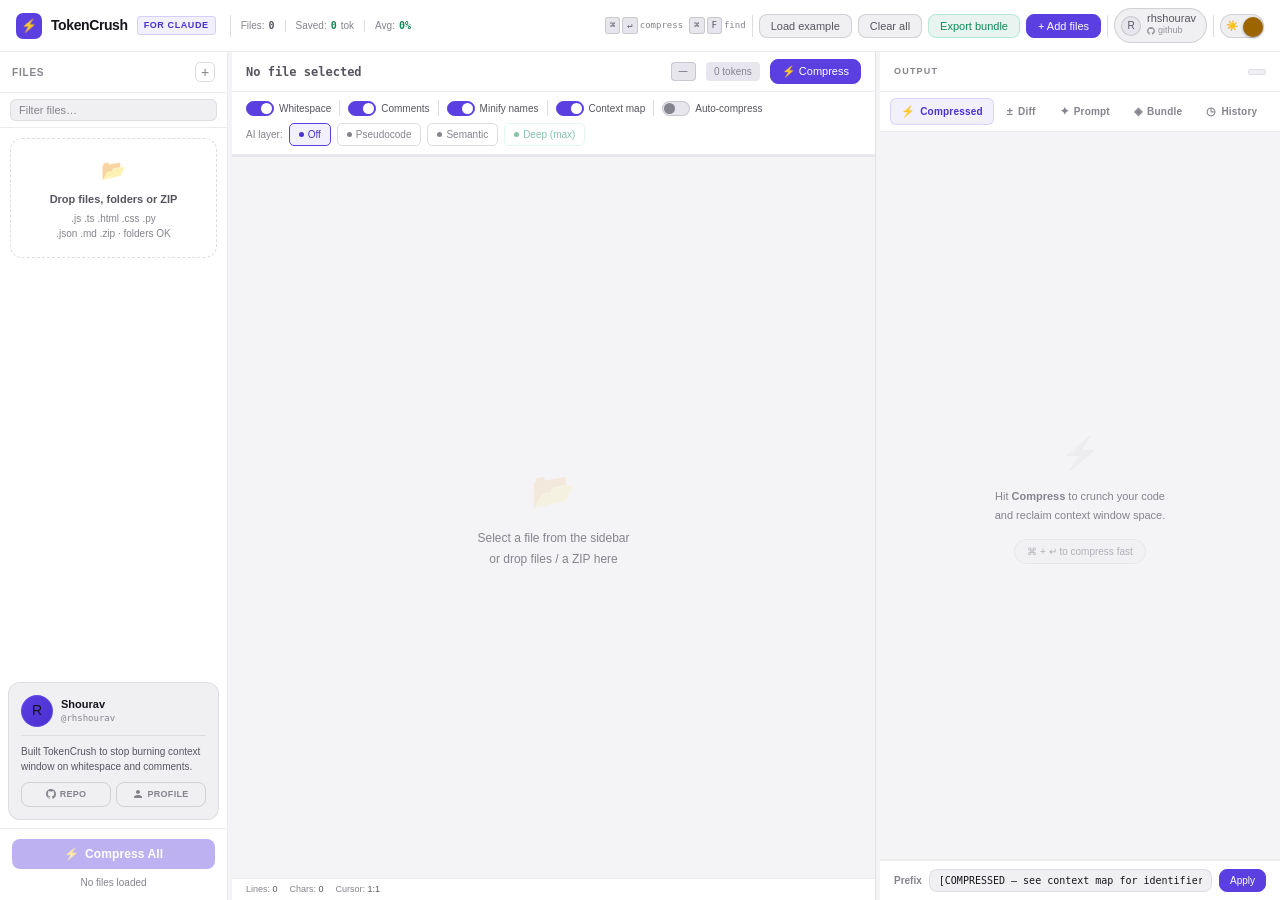
==== docs/index.html @ bccffe1e "fix: resolve html-validate errors - add type attrs and remove inline styles" ====
<!DOCTYPE html>
<html lang="en">
<head>
<meta charset="UTF-8">
<script>
(function(){
  try{
    var stored=localStorage.getItem('tokencrush-theme');
    var theme=stored||'light';
    document.documentElement.setAttribute('data-theme',theme);
  }catch(e){document.documentElement.setAttribute('data-theme','light');}
})();
</script>
<meta name="viewport" content="width=device-width,initial-scale=1.0">
<title>TokenCrush — Smart Code Compressor for Claude</title>
<meta name="description" content="TokenCrush strips whitespace, comments, and bloated identifiers from your code, then optionally lets Claude compress it further — so you can paste more files into a single prompt without burning your context window.">
<meta name="theme-color" id="themeColorMeta" content="#0b0b0e">
<link rel="icon" href="data:image/svg+xml,%3Csvg xmlns='http://www.w3.org/2000/svg' viewBox='0 0 64 64'%3E%3Crect width='64' height='64' rx='16' fill='%237c6dfa'/%3E%3Ctext x='32' y='44' font-size='34' text-anchor='middle' fill='white'%3E%E2%9A%A1%3C/text%3E%3C/svg%3E">
<link rel="apple-touch-icon" href="apple-touch-icon.png">
<meta property="og:type" content="website">
<meta property="og:title" content="TokenCrush — Smart Code Compressor for Claude">
<meta property="og:description" content="Strip whitespace, comments, and bloated identifiers from your code — then hand Claude more files per prompt without burning your context window.">
<meta property="og:image" content="og-image.png">
<meta name="twitter:card" content="summary_large_image">
<meta name="twitter:title" content="TokenCrush — Smart Code Compressor for Claude">
<meta name="twitter:description" content="Strip whitespace, comments, and bloated identifiers from your code — then hand Claude more files per prompt without burning your context window.">
<meta name="twitter:image" content="og-image.png">
<link rel="stylesheet" href="styles.css">

</head>
<body>

<!-- AI overlay -->
<div class="ai-overlay" id="aiOverlay">
  <div class="ai-card">
    <div class="ai-spin"></div>
    <h3>Claude is compressing your code</h3>
    <p>Semantic analysis, identifier mapping, and logic summarization in progress.</p>
      <div class="ai-progress-wrap">
        <div class="ai-progress-track"><div class="ai-progress-fill" id="aiProg"></div></div>
      <div class="ai-stage" id="aiStage">Initializing...</div>
    </div>
    <div class="ai-file-list" id="aiFileList"></div>
  </div>
</div>

<div class="toast" id="toast"></div>

<!-- Header -->
<header>
  <a class="logo" href="#">
    <div class="logo-icon">⚡</div>
    <span class="logo-text">TokenCrush</span>
    <span class="logo-badge">FOR CLAUDE</span>
  </a>

  <!-- Global session stats -->
  <div class="global-stats hidden" id="globalStats">
    <div class="hdr-sep"></div>
    <div class="gs-item">Files: <span class="gs-val" id="gsTotalFiles">0</span></div>
    <div class="gs-sep"></div>
    <div class="gs-item">Saved: <span class="gs-val green" id="gsTotalSaved">0</span> tok</div>
    <div class="gs-sep"></div>
    <div class="gs-item">Avg: <span class="gs-val green" id="gsAvgReduction">0%</span></div>
  </div>

  <div class="hdr-right">
    <span class="kbd"><kbd>⌘</kbd><kbd>↵</kbd> compress</span>
    <span class="kbd"><kbd>⌘</kbd><kbd>F</kbd> find</span>
    <div class="hdr-sep"></div>
    <button class="btn" type="button" onclick="loadExample()">Load example</button>
    <button class="btn" type="button" onclick="clearAll()">Clear all</button>
    <button class="btn btn-green" type="button" onclick="exportBundle()">Export bundle</button>
    <button class="btn btn-accent" type="button" onclick="triggerFileInput()">+ Add files</button>
    <input type="file" id="globalFileInput" class="hidden" multiple accept=".js,.ts,.jsx,.tsx,.html,.css,.py,.json,.md,.txt,.zip" onchange="handleFileInputChange(this)">
    <input type="file" id="globalFolderInput" class="hidden" multiple webkitdirectory onchange="handleFolderInputChange(this)">
    <div class="hdr-sep"></div>
    <a class="author-chip" href="https://github.com/rhshourav/TC" target="_blank" rel="noopener" title="View on GitHub by @rhshourav">
      <div class="ac-avatar">
        <img src="https://github.com/rhshourav.png" alt="rhshourav" onerror="this.parentElement.textContent='R'">
      </div>
      <div>
        <div class="ac-name">rhshourav</div>
        <div class="ac-gh">
          <svg width="8" height="8" viewBox="0 0 16 16" fill="currentColor"><path d="M8 0C3.58 0 0 3.58 0 8c0 3.54 2.29 6.53 5.47 7.59.4.07.55-.17.55-.38 0-.19-.01-.82-.01-1.49-2.01.37-2.53-.49-2.69-.94-.09-.23-.48-.94-.82-1.13-.28-.15-.68-.52-.01-.53.63-.01 1.08.58 1.23.82.72 1.21 1.87.87 2.33.66.07-.52.28-.87.51-1.07-1.78-.2-3.64-.89-3.64-3.95 0-.87.31-1.59.82-2.15-.08-.2-.36-1.02.08-2.12 0 0 .67-.21 2.2.82.64-.18 1.32-.27 2-.27.68 0 1.36.09 2 .27 1.53-1.04 2.2-.82 2.2-.82.44 1.1.16 1.92.08 2.12.51.56.82 1.27.82 2.15 0 3.07-1.87 3.75-3.65 3.95.29.25.54.73.54 1.48 0 1.07-.01 1.93-.01 2.2 0 .21.15.46.55.38A8.013 8.013 0 0016 8c0-4.42-3.58-8-8-8z"/></svg>
          github
        </div>
      </div>
    </a>
    <div class="hdr-sep"></div>
    <button class="theme-toggle" id="themeToggle" onclick="toggleTheme()" type="button" aria-pressed="false" aria-label="Switch to light mode" title="Switch to light mode">
      <span class="tt-track-icon tt-sun" aria-hidden="true">☀️</span>
      <span class="tt-track-icon tt-moon" aria-hidden="true">🌙</span>
      <span class="tt-knob" aria-hidden="true"></span>
    </button>
  </div>
</header>

<div class="workspace">

  <!-- Sidebar: File Manager -->
  <div class="sidebar">
    <div class="sidebar-header">
      <span class="sidebar-title">Files</span>
      <button class="add-file-btn" type="button" onclick="triggerFileInput()" title="Add files">+</button>
    </div>

    <!-- Search files -->
    <div class="search-bar">
      <input class="search-input" id="fileSearch" type="text" placeholder="Filter files…" oninput="filterFiles(this.value)">
    </div>

    <div class="drop-zone" id="sidebarDrop" onclick="triggerFileInput()" ondragover="onDragOver(event,'sidebarDrop')" ondragleave="onDragLeave('sidebarDrop')" ondrop="onDrop(event,'sidebarDrop')">
      <div class="dz-icon">📂</div>
      <strong>Drop files, folders or ZIP</strong>
      <p>.js .ts .html .css .py<br>.json .md .zip · folders OK</p>
    </div>

    <div class="file-list" id="fileList"></div>

    <!-- Author card -->
    <div class="sidebar-author">
      <div class="sa-top">
        <div class="sa-avatar">
          <img src="https://github.com/rhshourav.png" alt="rhshourav" onerror="this.parentElement.textContent='R'">
        </div>
        <div class="sa-info">
          <div class="sa-name">Shourav</div>
          <div class="sa-handle">@rhshourav</div>
        </div>
      </div>
      <div class="sa-bio">Built TokenCrush to stop burning context window on whitespace and comments.</div>
      <div class="sa-links">
        <a class="sa-link" href="https://github.com/rhshourav/TC" target="_blank" rel="noopener">
          <svg width="10" height="10" viewBox="0 0 16 16" fill="currentColor"><path d="M8 0C3.58 0 0 3.58 0 8c0 3.54 2.29 6.53 5.47 7.59.4.07.55-.17.55-.38 0-.19-.01-.82-.01-1.49-2.01.37-2.53-.49-2.69-.94-.09-.23-.48-.94-.82-1.13-.28-.15-.68-.52-.01-.53.63-.01 1.08.58 1.23.82.72 1.21 1.87.87 2.33.66.07-.52.28-.87.51-1.07-1.78-.2-3.64-.89-3.64-3.95 0-.87.31-1.59.82-2.15-.08-.2-.36-1.02.08-2.12 0 0 .67-.21 2.2.82.64-.18 1.32-.27 2-.27.68 0 1.36.09 2 .27 1.53-1.04 2.2-.82 2.2-.82.44 1.1.16 1.92.08 2.12.51.56.82 1.27.82 2.15 0 3.07-1.87 3.75-3.65 3.95.29.25.54.73.54 1.48 0 1.07-.01 1.93-.01 2.2 0 .21.15.46.55.38A8.013 8.013 0 0016 8c0-4.42-3.58-8-8-8z"/></svg>
          Repo
        </a>
        <a class="sa-link" href="https://github.com/rhshourav" target="_blank" rel="noopener">
          <svg width="10" height="10" viewBox="0 0 24 24" fill="currentColor"><path d="M12 12c2.7 0 4.8-2.1 4.8-4.8S14.7 2.4 12 2.4 7.2 4.5 7.2 7.2 9.3 12 12 12zm0 2.4c-3.2 0-9.6 1.6-9.6 4.8v2.4h19.2v-2.4c0-3.2-6.4-4.8-9.6-4.8z"/></svg>
          Profile
        </a>
      </div>
    </div>

    <div class="sidebar-footer">
      <!-- Global token summary panel -->
      <div class="global-tok-panel" id="globalTokPanel">
        <div class="gtp-title">All Files · Summary</div>
        <div class="gtp-row">
          <span class="gtp-lbl">Total lines</span>
          <span class="gtp-val accent" id="gtpLines">—</span>
        </div>
        <div class="gtp-divider"></div>
        <div class="gtp-row">
          <span class="gtp-lbl">Tokens before</span>
          <span class="gtp-val" id="gtpTokIn">—</span>
        </div>
        <div class="gtp-row">
          <span class="gtp-lbl">Tokens after</span>
          <span class="gtp-val green" id="gtpTokOut">—</span>
        </div>
        <div class="gtp-row">
          <span class="gtp-lbl">Saved</span>
          <span class="gtp-val green" id="gtpSaved">—</span>
        </div>
        <div class="gtp-row">
          <span class="gtp-lbl">Reduction</span>
          <span class="gtp-val green" id="gtpReduction">—</span>
        </div>
      </div>
      <button class="compress-all-btn" id="compressAllBtn" type="button" onclick="compressAll()" disabled>
        <span>⚡</span> Compress All
      </button>
      <div class="file-count-badge" id="fileCountBadge">No files loaded</div>
    </div>
  </div>

  <!-- Resize handle: sidebar / editor -->
  <div class="resize-handle" id="rh1" title="Drag to resize"></div>

  <!-- Center: Editor -->
  <div class="editor-panel" id="editorPanel">
    <div class="editor-header">
      <span class="editor-filename" id="editorFilename">No file selected</span>
      <span class="lang-badge lang-other" id="langBadge">—</span>
      <span class="token-pill" id="editorTokenPill">0 tokens</span>
    </div>

    <div class="controls-bar">
      <div class="ctrl-row1">
        <div class="tgl-grp">
          <label class="tgl"><input type="checkbox" id="tglWS" checked><span class="tgl-s"></span></label>
          <span class="tgl-lbl">Whitespace</span>
        </div>
        <div class="sep"></div>
        <div class="tgl-grp">
          <label class="tgl"><input type="checkbox" id="tglCmt" checked><span class="tgl-s"></span></label>
          <span class="tgl-lbl">Comments</span>
        </div>
        <div class="sep"></div>
        <div class="tgl-grp">
          <label class="tgl"><input type="checkbox" id="tglRename" checked><span class="tgl-s"></span></label>
          <span class="tgl-lbl">Minify names</span>
        </div>
        <div class="sep"></div>
        <div class="tgl-grp">
          <label class="tgl"><input type="checkbox" id="tglCtx" checked><span class="tgl-s"></span></label>
          <span class="tgl-lbl">Context map</span>
        </div>
        <div class="sep"></div>
        <div class="tgl-grp">
          <label class="tgl"><input type="checkbox" id="tglAutoCompress"><span class="tgl-s"></span></label>
          <span class="tgl-lbl">Auto-compress</span>
        </div>
      </div>
      <div class="ctrl-row2">
        <span class="ai-lbl">AI layer:</span>
        <div class="spill active" data-s="none" onclick="setStrategy('none',this)"><span class="sd"></span>Off</div>
        <div class="spill" data-s="pseudo" onclick="setStrategy('pseudo',this)"><span class="sd"></span>Pseudocode</div>
        <div class="spill" data-s="semantic" onclick="setStrategy('semantic',this)"><span class="sd"></span>Semantic</div>
        <div class="spill" data-s="deep" onclick="setStrategy('deep',this)"><span class="sd"></span>Deep (max)</div>
      </div>
    </div>

    <!-- Token budget bar -->
    <div class="budget-bar-wrap" id="budgetBarWrap" title="">
      <div class="budget-bar-fill" id="budgetBarFill"></div>
    </div>

    <div class="code-wrap" id="codeWrap" ondragover="onDragOver(event,'codeWrap')" ondragleave="onDragLeave('codeWrap')" ondrop="onDrop(event,'codeWrap')">
      <div class="empty-drop" id="editorEmpty">
        <div class="ed-icon">📂</div>
        <p>Select a file from the sidebar<br>or drop files / a ZIP here</p>
      </div>
      <textarea class="code-editor hidden" id="codeEditor" placeholder="// Paste code here or select a file…" oninput="onEditorInput()"></textarea>

      <!-- Find bar -->
      <div class="find-bar" id="findBar">
        <div class="find-row">
          <input id="findInput" type="text" placeholder="Find…" oninput="doFind()" class="find-input">
          <span class="find-info" id="findInfo">0/0</span>
          <button class="btn btn-sm" type="button" onclick="findPrev()">↑</button>
          <button class="btn btn-sm" type="button" onclick="findNext()">↓</button>
          <button class="btn btn-sm" type="button" onclick="closeFindBar()">✕</button>
        </div>
        <div class="find-row">
          <input id="replaceInput" type="text" placeholder="Replace…" class="find-input">
          <button class="btn btn-sm" type="button" onclick="doReplace()">Replace</button>
          <button class="btn btn-sm" type="button" onclick="doReplaceAll()">All</button>
        </div>
      </div>
    </div>

    <!-- Editor meta: line/char count -->
    <div class="editor-meta-row hidden" id="editorMetaRow">
      <span class="em-stat">Lines: <span id="emLines">0</span></span>
      <span class="em-stat">Chars: <span id="emChars">0</span></span>
      <span class="em-stat">Cursor: <span id="emCursor">1:1</span></span>
    </div>
  </div>

  <!-- Resize handle: editor / output -->
  <div class="resize-handle" id="rh2" title="Drag to resize"></div>

  <!-- Right: Output -->
  <div class="output-panel" id="outputPanel">

    <!-- Header -->
    <div class="out-header">
      <span class="out-header-label">Output</span>
      <span class="out-filename-pill" id="outFilename" title=""></span>
    </div>

    <!-- Tabs -->
    <div class="out-tabs">
      <div class="out-tab active" data-tab="compressed" onclick="switchTab('compressed',this)">
        <span class="tab-icon">⚡</span>Compressed
      </div>
      <div class="out-tab" data-tab="diff" onclick="switchTab('diff',this)">
        <span class="tab-icon">±</span>Diff
      </div>
      <div class="out-tab" data-tab="prompt" onclick="switchTab('prompt',this)">
        <span class="tab-icon">✦</span>Prompt
      </div>
      <div class="out-tab" data-tab="bundle" onclick="switchTab('bundle',this)">
        <span class="tab-icon">◈</span>Bundle
      </div>
      <div class="out-tab" data-tab="history" onclick="switchTab('history',this)">
        <span class="tab-icon">◷</span>History
      </div>
      <div class="out-tab" data-tab="allstats" onclick="switchTab('allstats',this)">
        <span class="tab-icon">⊞</span>All Stats
      </div>
    </div>

    <!-- Progress strip -->
    <div class="progress-strip"><div class="progress-fill" id="progressFill"></div></div>

    <!-- Content area -->
    <div class="out-content">
      <div class="out-empty" id="outEmpty">
        <div class="oe-icon">⚡</div>
        <p>Hit <strong>Compress</strong> to crunch your code<br>and reclaim context window space.</p>
        <span class="out-empty-hint">⌘ + ↵ to compress fast</span>
      </div>
      <textarea class="out-code hidden" id="outCode" readonly></textarea>
      <div class="diff-view" id="diffView"></div>
      <div class="prompt-view" id="promptView"></div>
      <div class="bundle-view" id="bundleView"></div>
      <div class="history-view" id="historyView"></div>
      <div class="diff-view" id="allstatsView"></div>
    </div>

    <!-- AI summary -->
    <div class="pseudo-bar" id="pseudoBar">
      <div class="pseudo-lbl">AI Summary</div>
      <div class="pseudo-text" id="pseudoText"></div>
    </div>

    <!-- Stats block -->
    <div class="stats-bar" id="statsBar">
      <div class="stats-grid">
        <div class="stat-card">
          <div class="stat-v neutral" id="sIn">0</div>
          <div class="stat-l">Input tokens</div>
        </div>
        <div class="stat-card">
          <div class="stat-v g" id="sOut">0</div>
          <div class="stat-l">Output tokens</div>
        </div>
        <div class="stat-card">
          <div class="stat-v a" id="sPct">0%</div>
          <div class="stat-l">Reduction</div>
        </div>
      </div>
      <div class="stats-bottom-row">
        <div class="gauge-wrap">
          <div class="gauge-header">
            <span class="gauge-lbl" id="gaugeLbl">Tokens used</span>
            <span class="gauge-pct" id="gaugePct">—</span>
          </div>
          <div class="gauge-track">
            <div class="gauge-fill low" id="gaugeFill"></div>
          </div>
        </div>
        <div class="savings-badge" id="savingsBadge">-0</div>
        <button class="copy-btn" id="copyBtn" type="button" onclick="copyOutput()">Copy</button>
      </div>
    </div>

    <!-- Context map drawer -->
    <div class="ctx-drawer" id="ctxDrawer">
      <div class="ctx-drawer-hdr" onclick="toggleCtx()">
        <span class="ctx-drawer-title">Identifier map</span>
        <span class="ctx-badge" id="ctxBadge">0</span>
        <span class="ctx-chev" id="ctxChev">▲</span>
      </div>
      <div class="ctx-body" id="ctxBody"></div>
    </div>

    <!-- Prefix row -->
    <div class="prefix-row">
      <span class="prefix-lbl">Prefix</span>
      <input class="prefix-input" id="prefixInput" type="text" value="[COMPRESSED — see context map for identifier mappings]">
      <button class="btn btn-accent btn-apply" type="button" onclick="rebuildPrompt()">Apply</button>
    </div>
  </div>
</div>

<script src="app.js"></script>

</body>
</html>
---- docs/styles.css ----
/* ── TOKENS ── */
:root{
  --bg:#0b0b0e;
  --surface:#141418;
  --surface2:#1e1e26;
  --surface3:#28282f;
  --border:rgba(255,255,255,0.07);
  --border2:rgba(255,255,255,0.13);
  --border3:rgba(255,255,255,0.22);
  --text:#ededf0;
  --text2:#a0a0aa;
  --muted:#606068;
  --accent:#7c6dfa;
  --accent2:#a393ff;
  --accent-dim:rgba(124,109,250,0.12);
  --green:#3ecf8e;
  --green-dim:rgba(62,207,142,0.10);
  --red:#f05252;
  --amber:#f5a623;
  --amber-dim:rgba(245,166,35,0.10);
  --mono:'JetBrains Mono','Fira Code','Cascadia Code',monospace;
  --radius:8px;
  --radius-lg:12px;
  --shadow-card:none;
  --sidebar-w:228px;
  --header-h:52px;
  --out-w:400px;
}
:root[data-theme="light"]{
  --bg:#f4f4f7;
  --surface:#ffffff;
  --surface2:#f0f0f3;
  --surface3:#e6e6ec;
  --border:rgba(20,20,30,0.08);
  --border2:rgba(20,20,30,0.14);
  --border3:rgba(20,20,30,0.26);
  --text:#14141a;
  --text2:#55555f;
  --muted:#84848d;
  --accent:#5b3fe0;
  --accent2:#4c2fd1;
  --accent-dim:rgba(91,63,224,0.08);
  --green:#0c8a57;
  --green-dim:rgba(12,138,87,0.09);
  --red:#c4314f;
  --amber:#9c6500;
  --amber-dim:rgba(156,101,0,0.09);
  --shadow-card:0 16px 40px -12px rgba(20,20,30,0.16);
}

/* ── RESET ── */
*{box-sizing:border-box;margin:0;padding:0}
html,body{height:100%;overflow:hidden}
body{
  background:var(--bg);color:var(--text);
  font-family:-apple-system,'Inter',sans-serif;
  font-size:13px;line-height:1.5;
}

/* ── TRANSITIONS ── */
body,header,.sidebar,.sidebar-header,.sidebar-footer,
.editor-panel,.editor-header,.controls-bar,.output-panel,
.out-header,.out-tabs,.stats-bar,.prefix-row,.ctx-drawer,
.pseudo-bar,.ai-card,.toast,.drop-zone,.file-item,textarea{
  transition:background-color .2s,border-color .2s,color .2s;
}

/* ── HEADER ── */
header{
  height:var(--header-h);border-bottom:1px solid var(--border);
  display:flex;align-items:center;padding:0 16px;gap:12px;
  flex-shrink:0;position:relative;z-index:50;
  background:var(--surface);
}
.logo{display:flex;align-items:center;gap:9px;text-decoration:none}
.logo-icon{
  width:26px;height:26px;background:var(--accent);border-radius:7px;
  display:flex;align-items:center;justify-content:center;font-size:13px;flex-shrink:0;
}
.logo-text{font-weight:700;font-size:14px;letter-spacing:-.4px;color:var(--text)}
.logo-badge{
  font-size:9px;background:var(--accent-dim);color:var(--accent2);
  border:1px solid rgba(124,109,250,.25);border-radius:4px;
  padding:2px 6px;font-weight:600;letter-spacing:.6px;
}
.hdr-right{margin-left:auto;display:flex;align-items:center;gap:6px}
.btn{
  padding:5px 11px;border-radius:var(--radius);border:1px solid var(--border2);
  background:var(--surface2);color:var(--text2);font-size:11px;font-weight:500;
  cursor:pointer;transition:all .15s;white-space:nowrap;
}
.btn:hover{border-color:var(--border3);color:var(--text);background:var(--surface3)}
.btn-accent{background:var(--accent);border-color:var(--accent);color:#fff}
.btn-accent:hover{background:var(--accent2);border-color:var(--accent2);color:#fff}
.btn-green{background:var(--green-dim);border-color:rgba(62,207,142,.3);color:var(--green)}
.btn-green:hover{background:rgba(62,207,142,.18)}
.btn-sm{padding:3px 8px;font-size:10px}
.find-input{flex:1}
.btn-apply{flex-shrink:0;font-size:10px;padding:5px 10px}
.hidden{display:none}
.hdr-sep{width:1px;height:22px;background:var(--border2);flex-shrink:0}

/* ── THEME TOGGLE ── */
.theme-toggle{
  position:relative;width:44px;height:24px;flex-shrink:0;padding:0;
  border-radius:13px;border:1px solid var(--border2);background:var(--surface2);
  cursor:pointer;transition:background-color .2s,border-color .2s;
}
.theme-toggle:hover{border-color:var(--border3)}
.theme-toggle:focus-visible{outline:2px solid var(--accent);outline-offset:2px}
.theme-toggle .tt-track-icon{position:absolute;top:50%;transform:translateY(-50%);font-size:10px;line-height:1;opacity:.4;transition:opacity .2s;pointer-events:none}
.theme-toggle .tt-sun{left:5px}
.theme-toggle .tt-moon{right:5px}
.theme-toggle .tt-knob{position:absolute;z-index:1;top:2px;left:2px;width:20px;height:20px;border-radius:50%;background:var(--accent);box-shadow:0 1px 3px rgba(0,0,0,.35);transition:transform .25s cubic-bezier(.4,0,.2,1),background-color .2s}
:root[data-theme="light"] .theme-toggle .tt-knob{transform:translateX(20px);background:var(--amber)}
:root[data-theme="dark"] .theme-toggle .tt-moon{opacity:1}
:root[data-theme="light"] .theme-toggle .tt-sun{opacity:1}

/* ── LAYOUT ── */
.workspace{display:flex;height:calc(100vh - var(--header-h))}

/* ── SIDEBAR ── */
.sidebar{
  width:var(--sidebar-w);flex-shrink:0;border-right:1px solid var(--border);
  display:flex;flex-direction:column;background:var(--surface);
}
.sidebar-header{
  padding:10px 12px;border-bottom:1px solid var(--border);
  display:flex;align-items:center;gap:6px;
}
.sidebar-title{font-size:10px;font-weight:700;color:var(--muted);text-transform:uppercase;letter-spacing:.8px;flex:1}
.add-file-btn{
  width:20px;height:20px;border-radius:5px;border:1px solid var(--border2);
  background:transparent;color:var(--muted);cursor:pointer;
  display:flex;align-items:center;justify-content:center;font-size:14px;
  line-height:1;transition:all .15s;
}
.add-file-btn:hover{border-color:var(--accent);color:var(--accent2)}

/* ── DROP ZONE ── */
.drop-zone{
  margin:10px;border:1.5px dashed var(--border2);border-radius:var(--radius-lg);
  padding:16px 10px;text-align:center;cursor:pointer;transition:all .2s;flex-shrink:0;
}
.drop-zone:hover,.drop-zone.drag-over{border-color:var(--accent);background:var(--accent-dim)}
.drop-zone .dz-icon{font-size:20px;margin-bottom:6px;opacity:.5}
.drop-zone p{font-size:10px;color:var(--muted);line-height:1.5}
.drop-zone strong{color:var(--text2);display:block;font-size:11px;margin-bottom:3px}
.drop-zone input[type=file]{display:none}

/* ── FILE LIST ── */
.file-list{flex:1;overflow-y:auto;padding:4px 6px}
.file-list::-webkit-scrollbar{width:3px}
.file-list::-webkit-scrollbar-thumb{background:var(--border2);border-radius:2px}
.file-item{
  display:flex;align-items:center;gap:7px;padding:7px 8px;
  border-radius:var(--radius);cursor:pointer;transition:all .15s;
  margin-bottom:2px;position:relative;border:1px solid transparent;
}
.file-item:hover{background:var(--surface2)}
.file-item.active{background:var(--accent-dim);border-color:rgba(124,109,250,.2)}
.file-item .fi-icon{font-size:13px;flex-shrink:0;width:16px;text-align:center}
.file-item .fi-name{flex:1;font-size:11px;font-weight:500;white-space:nowrap;overflow:hidden;text-overflow:ellipsis;font-family:var(--mono)}
.file-item .fi-size{font-size:9px;color:var(--muted);flex-shrink:0}
.file-item .fi-del{
  opacity:0;font-size:11px;color:var(--muted);cursor:pointer;padding:2px;
  border-radius:3px;flex-shrink:0;background:none;border:none;transition:.15s;
}
.file-item:hover .fi-del{opacity:1}
.file-item .fi-del:hover{color:var(--red);background:rgba(240,82,82,.15)}
.fi-status{width:6px;height:6px;border-radius:50%;flex-shrink:0;transition:background .3s}
.fi-status.done{background:var(--green)}
.fi-status.pending{background:var(--muted)}
.fi-status.processing{background:var(--amber);animation:pulse 1s infinite}
.fi-status.error{background:var(--red)}
@keyframes pulse{0%,100%{opacity:1}50%{opacity:.3}}

/* ── FOLDER ITEMS ── */
.folder-item{
  display:flex;align-items:center;gap:6px;padding:5px 8px;
  border-radius:var(--radius);cursor:pointer;transition:all .15s;
  margin-bottom:1px;position:relative;border:1px solid transparent;
  user-select:none;
}
.folder-item:hover{background:var(--surface2)}
.folder-item.drag-over-folder{border-color:var(--accent);background:var(--accent-dim)}
.folder-toggle{
  font-size:9px;color:var(--muted);flex-shrink:0;
  width:12px;text-align:center;transition:transform .15s;
  line-height:1;
}
.folder-toggle.open{transform:rotate(90deg)}
.folder-icon{font-size:13px;flex-shrink:0;width:16px;text-align:center}
.folder-name{flex:1;font-size:11px;font-weight:600;white-space:nowrap;overflow:hidden;text-overflow:ellipsis;font-family:var(--mono);color:var(--text2)}
.folder-count{font-size:9px;color:var(--muted);flex-shrink:0}
.folder-del{
  opacity:0;font-size:11px;color:var(--muted);cursor:pointer;padding:2px;
  border-radius:3px;flex-shrink:0;background:none;border:none;transition:.15s;
}
.folder-item:hover .folder-del{opacity:1}
.folder-del:hover{color:var(--red);background:rgba(240,82,82,.15)}

.folder-children{overflow:hidden;transition:max-height .2s cubic-bezier(.4,0,.2,1)}
.folder-children.collapsed{max-height:0!important}

.file-item.indented{padding-left:calc(8px + var(--depth,0)*16px)}
.folder-item.indented{padding-left:calc(8px + var(--depth,0)*16px)}

/* Root-level files (depth 0) keep normal padding */
.file-item[data-depth="0"]{padding-left:8px}
.folder-item[data-depth="0"]{padding-left:8px}

/* ── SIDEBAR FOOTER ── */
.sidebar-footer{border-top:1px solid var(--border);padding:10px 12px;flex-shrink:0}
.compress-all-btn{
  width:100%;padding:8px;border-radius:var(--radius);background:var(--accent);
  border:none;color:#fff;font-size:12px;font-weight:700;cursor:pointer;
  transition:all .2s;display:flex;align-items:center;justify-content:center;
  gap:6px;letter-spacing:.1px;
}
.compress-all-btn:hover:not(:disabled){background:var(--accent2);transform:translateY(-1px)}
.compress-all-btn:active:not(:disabled){transform:translateY(0)}
.compress-all-btn:disabled{opacity:.4;cursor:not-allowed}
.file-count-badge{margin-top:6px;text-align:center;font-size:10px;color:var(--muted)}

/* ── GLOBAL STATS BAR (header) ── */
.global-stats{
  display:flex;align-items:center;gap:10px;font-size:10px;
  color:var(--muted);padding:0 2px;
}
.gs-item{display:flex;align-items:center;gap:4px;white-space:nowrap}
.gs-val{color:var(--text2);font-weight:600;font-family:var(--mono)}
.gs-val.green{color:var(--green)}
.gs-sep{width:1px;height:12px;background:var(--border2)}

/* ── EDITOR PANEL ── */
.editor-panel{flex:1;display:flex;flex-direction:column;min-width:0;border-right:1px solid var(--border)}
.editor-header{
  height:40px;border-bottom:1px solid var(--border);display:flex;
  align-items:center;padding:0 14px;gap:10px;flex-shrink:0;background:var(--surface);
}
.editor-filename{
  font-size:12px;font-weight:600;font-family:var(--mono);color:var(--text2);
  flex:1;white-space:nowrap;overflow:hidden;text-overflow:ellipsis;
}
.lang-badge{font-size:9px;padding:2px 7px;border-radius:4px;font-weight:600;letter-spacing:.5px;text-transform:uppercase}
.lang-js{background:rgba(245,166,35,.15);color:var(--amber);border:1px solid rgba(245,166,35,.25)}
.lang-html{background:rgba(240,82,82,.12);color:#f08052;border:1px solid rgba(240,82,82,.2)}
:root[data-theme="light"] .lang-html{color:#b8401f}
.lang-css{background:rgba(62,207,142,.12);color:var(--green);border:1px solid rgba(62,207,142,.2)}
.lang-py{background:rgba(124,109,250,.15);color:var(--accent2);border:1px solid rgba(124,109,250,.25)}
.lang-other{background:var(--surface3);color:var(--muted);border:1px solid var(--border2)}
.token-pill{
  font-size:10px;color:var(--muted);background:var(--surface3);
  border-radius:4px;padding:2px 8px;white-space:nowrap;
  transition:color .2s,background .2s;
}
.token-pill.warn{color:var(--amber);background:var(--amber-dim)}
.token-pill.danger{color:var(--red);background:rgba(240,82,82,.1)}

/* ── CONTROLS BAR ── */
.controls-bar{border-bottom:1px solid var(--border);padding:8px 14px;background:var(--surface);flex-shrink:0}
.ctrl-row1{display:flex;align-items:center;gap:8px;flex-wrap:wrap}
.tgl-grp{display:flex;align-items:center;gap:5px}
.tgl-lbl{font-size:10px;color:var(--text2);white-space:nowrap;user-select:none}
.tgl{position:relative;width:28px;height:15px;flex-shrink:0}
.tgl input{opacity:0;width:0;height:0;position:absolute}
.tgl-s{
  position:absolute;inset:0;background:var(--surface3);border-radius:8px;
  cursor:pointer;border:1px solid var(--border2);transition:.2s;
}
.tgl-s:before{content:'';position:absolute;width:11px;height:11px;left:1px;top:1px;background:var(--muted);border-radius:50%;transition:.2s}
input:checked+.tgl-s{background:var(--accent);border-color:var(--accent)}
input:checked+.tgl-s:before{transform:translateX(13px);background:#fff}
.sep{width:1px;height:16px;background:var(--border2);flex-shrink:0}
.ctrl-row2{display:flex;align-items:center;gap:6px;margin-top:7px;flex-wrap:wrap}
.ai-lbl{font-size:10px;color:var(--muted);white-space:nowrap}
.spill{
  font-size:10px;padding:3px 9px;border-radius:5px;border:1px solid var(--border2);
  color:var(--muted);cursor:pointer;transition:all .15s;
  display:flex;align-items:center;gap:4px;white-space:nowrap;
}
.spill.active{border-color:var(--accent);color:var(--accent2);background:var(--accent-dim)}
.spill .sd{width:5px;height:5px;border-radius:50%;background:currentColor;flex-shrink:0}
.spill[data-s=deep]{color:var(--green);border-color:rgba(62,207,142,.3)}
.spill[data-s=deep]:not(.active){opacity:.5}
.spill[data-s=deep].active{background:var(--green-dim);border-color:rgba(62,207,142,.5)}

/* ── TOKEN BUDGET BAR ── */
.budget-bar-wrap{
  height:2px;background:var(--surface3);flex-shrink:0;overflow:hidden;
  position:relative;
}
.budget-bar-fill{
  height:100%;width:0%;
  background:linear-gradient(90deg,var(--green),var(--accent));
  transition:width .4s ease,background .4s;
}
.budget-bar-fill.warn{background:linear-gradient(90deg,var(--amber),var(--red))}
.budget-bar-label{
  position:absolute;right:6px;top:50%;transform:translateY(-50%);
  font-size:8px;color:var(--muted);white-space:nowrap;line-height:1;
  pointer-events:none;
}

/* ── CODE EDITOR ── */
.code-wrap{flex:1;position:relative;overflow:hidden}
textarea.code-editor{
  position:absolute;inset:0;background:transparent;border:none;
  color:var(--text);font-family:var(--mono);font-size:12px;line-height:1.7;
  padding:14px;resize:none;outline:none;tab-size:2;width:100%;height:100%;
}
textarea.code-editor::placeholder{color:var(--muted)}
.empty-drop{position:absolute;inset:0;display:flex;flex-direction:column;align-items:center;justify-content:center;gap:10px;pointer-events:none}
.empty-drop .ed-icon{font-size:36px;opacity:.15}
.empty-drop p{font-size:12px;color:var(--muted);text-align:center;line-height:1.8}

/* ── LINE / CHAR COUNT PILL ── */
.editor-meta-row{
  border-top:1px solid var(--border);padding:4px 14px;
  background:var(--surface);display:flex;align-items:center;gap:12px;flex-shrink:0;
}
.em-stat{font-size:9px;color:var(--muted)}
.em-stat span{color:var(--text2)}

/* ── OUTPUT PANEL ── */
.output-panel{
  width:var(--out-w);flex-shrink:0;display:flex;flex-direction:column;
  background:var(--bg);position:relative;
}

/* ── OUT HEADER ── */
.out-header{
  height:40px;border-bottom:1px solid var(--border);display:flex;
  align-items:center;padding:0 14px;gap:10px;flex-shrink:0;
  background:var(--surface);
}
.out-header-label{
  font-size:9px;font-weight:800;color:var(--muted);text-transform:uppercase;
  letter-spacing:1.2px;flex:1;
}
.out-filename-pill{
  font-size:10px;color:var(--text2);font-family:var(--mono);
  background:var(--surface2);border:1px solid var(--border);
  border-radius:4px;padding:2px 8px;max-width:140px;
  white-space:nowrap;overflow:hidden;text-overflow:ellipsis;
}

/* ── TAB BAR (icon + label pill style) ── */
.out-tabs{
  display:flex;gap:2px;padding:6px 10px;border-bottom:1px solid var(--border);
  flex-shrink:0;background:var(--surface);overflow-x:auto;
}
.out-tabs::-webkit-scrollbar{display:none}
.out-tab{
  display:flex;align-items:center;gap:5px;
  padding:5px 10px;border-radius:6px;
  font-size:10px;font-weight:600;color:var(--muted);
  cursor:pointer;transition:all .15s;white-space:nowrap;
  border:1px solid transparent;letter-spacing:.2px;
}
.out-tab:hover:not(.active){background:var(--surface2);color:var(--text2)}
.out-tab.active{
  background:var(--accent-dim);color:var(--accent2);
  border-color:rgba(124,109,250,.22);
}
.out-tab .tab-icon{font-size:11px;line-height:1}

/* ── PROGRESS ── */
.progress-strip{height:2px;background:transparent;flex-shrink:0;overflow:hidden;position:relative}
.progress-fill{
  height:100%;width:0%;
  background:linear-gradient(90deg,var(--accent),var(--green));
  transition:width .3s;
  box-shadow:0 0 8px rgba(124,109,250,.6);
}

/* ── OUTPUT CONTENT ── */
.out-content{flex:1;overflow:hidden;display:flex;flex-direction:column;position:relative;background:var(--bg)}

/* ── EMPTY STATE ── */
.out-empty{
  position:absolute;inset:0;display:flex;flex-direction:column;
  align-items:center;justify-content:center;gap:10px;color:var(--muted);
  background:var(--bg);
}
.out-empty .oe-icon{
  font-size:32px;opacity:.15;
  filter:grayscale(1);
}
.out-empty p{font-size:11px;color:var(--muted);text-align:center;line-height:1.7}
.out-empty-hint{
  font-size:10px;color:var(--muted);opacity:.6;
  background:var(--surface2);border:1px solid var(--border);
  border-radius:20px;padding:4px 12px;margin-top:4px;
}

/* ── CODE OUTPUT ── */
textarea.out-code{
  flex:1;background:transparent;border:none;
  color:var(--green);
  font-family:var(--mono);font-size:11.5px;line-height:1.75;
  padding:16px 16px 16px 16px;resize:none;outline:none;
  width:100%;height:100%;
  caret-color:var(--accent);
}

/* ── DIFF VIEW ── */
.diff-view,.prompt-view,.bundle-view,.history-view{
  flex:1;overflow-y:auto;padding:14px 16px;display:none;
  font-family:var(--mono);font-size:11px;line-height:1.7;
}
.diff-view.show,.prompt-view.show,.bundle-view.show,.history-view.show{display:block}

.diff-section-label{
  font-size:9px;font-weight:700;text-transform:uppercase;letter-spacing:.8px;
  padding:4px 10px;border-radius:4px;margin-bottom:6px;display:inline-flex;
  align-items:center;gap:5px;
}
.diff-section-label.before{background:rgba(240,82,82,.1);color:var(--red)}
.diff-section-label.after{background:rgba(62,207,142,.1);color:var(--green)}
.diff-line{
  padding:1px 8px;border-radius:2px;
  white-space:pre-wrap;word-break:break-all;
}
.diff-line.rem{background:rgba(240,82,82,.06);color:var(--red);border-left:2px solid rgba(240,82,82,.35)}
.diff-line.add{background:rgba(62,207,142,.06);color:var(--green);border-left:2px solid rgba(62,207,142,.35)}
.diff-line.ctx{color:var(--muted)}

/* ── PROMPT VIEW ── */
.prompt-view{color:var(--text2);white-space:pre-wrap;word-break:break-all}

/* ── BUNDLE VIEW ── */
.bundle-view{color:var(--text2)}
.bundle-file-block{
  margin-bottom:16px;border:1px solid var(--border);
  border-radius:var(--radius-lg);overflow:hidden;
}
.bundle-file-hdr{
  font-size:10px;font-weight:700;color:var(--accent2);
  letter-spacing:.4px;padding:7px 10px;
  background:var(--accent-dim);
  display:flex;justify-content:space-between;align-items:center;
}
.bundle-file-hdr .bfh-tokens{
  font-size:9px;color:var(--muted);font-weight:400;
  font-family:var(--mono);
}
.bundle-file-code{
  font-size:10.5px;color:var(--green);line-height:1.65;
  padding:10px;background:var(--bg);border-top:1px solid var(--border);
}

/* ── HISTORY VIEW ── */
.history-view{color:var(--text2)}
.hist-entry{
  border:1px solid var(--border);border-radius:var(--radius-lg);
  margin-bottom:8px;overflow:hidden;transition:border-color .15s;
}
.hist-entry:hover{border-color:var(--border2)}
.hist-hdr{
  padding:8px 12px;background:var(--surface);display:flex;
  align-items:center;gap:8px;cursor:pointer;font-size:10px;
}
.hist-hdr:hover{background:var(--surface2)}
.hist-fname{font-family:var(--mono);color:var(--text2);font-size:10px}
.hist-ts{color:var(--muted);font-size:9px;margin-left:auto;font-family:var(--mono)}
.hist-badge{
  font-size:9px;padding:2px 7px;border-radius:20px;
  background:var(--green-dim);color:var(--green);
  border:1px solid rgba(62,207,142,.2);font-weight:700;
}
.hist-body{
  display:none;padding:10px 12px;
  font-size:10px;font-family:var(--mono);color:var(--green);
  white-space:pre-wrap;word-break:break-all;
  max-height:120px;overflow-y:auto;
  background:var(--bg);border-top:1px solid var(--border);
}
.hist-body.open{display:block}
.hist-restore-btn{
  font-size:9px;padding:3px 8px;border-radius:20px;
  border:1px solid var(--border2);
  background:transparent;color:var(--muted);
  cursor:pointer;transition:all .15s;
}
.hist-restore-btn:hover{
  border-color:var(--accent);color:var(--accent2);
  background:var(--accent-dim);
}

/* ── STATS BLOCK ── */
.stats-bar{
  border-top:1px solid var(--border);
  padding:12px 14px 10px;background:var(--surface);
  display:none;flex-shrink:0;
}
.stats-grid{
  display:grid;grid-template-columns:1fr 1fr 1fr;
  gap:8px;margin-bottom:10px;
}
.stat-card{
  background:var(--surface2);border:1px solid var(--border);
  border-radius:var(--radius);padding:8px 10px;
  display:flex;flex-direction:column;gap:2px;
  transition:border-color .2s;
}
.stat-card:hover{border-color:var(--border2)}
.stat-v{
  font-size:17px;font-weight:800;letter-spacing:-.8px;
  line-height:1;transition:color .3s;font-family:var(--mono);
}
.stat-v.g{color:var(--green)}
.stat-v.a{color:var(--amber)}
.stat-v.neutral{color:var(--text2)}
.stat-l{
  font-size:8.5px;color:var(--muted);
  text-transform:uppercase;letter-spacing:.7px;font-weight:600;
}
.stats-bottom-row{display:flex;align-items:center;gap:8px}
.gauge-wrap{flex:1;display:flex;flex-direction:column;gap:4px}
.gauge-header{display:flex;justify-content:space-between;align-items:center}
.gauge-lbl{font-size:9px;color:var(--muted)}
.gauge-pct{font-size:9px;font-weight:700;font-family:var(--mono);color:var(--text2)}
.gauge-track{height:5px;background:var(--surface3);border-radius:3px;overflow:hidden}
.gauge-fill{height:100%;border-radius:3px;transition:width .6s cubic-bezier(.4,0,.2,1),background .5s}
.gauge-fill.low{background:linear-gradient(90deg,var(--green),rgba(62,207,142,.6))}
.gauge-fill.mid{background:linear-gradient(90deg,var(--amber),rgba(245,166,35,.6))}
.gauge-fill.high{background:linear-gradient(90deg,var(--red),rgba(240,82,82,.6))}
.savings-badge{
  background:var(--green-dim);color:var(--green);
  border:1px solid rgba(62,207,142,.25);
  border-radius:20px;padding:4px 12px;
  font-size:11px;font-weight:800;white-space:nowrap;
  font-family:var(--mono);
}
.copy-btn{
  padding:7px 16px;background:var(--accent);border:none;
  color:#fff;border-radius:var(--radius);font-size:11px;font-weight:700;
  cursor:pointer;transition:all .15s;white-space:nowrap;
  letter-spacing:.1px;
}
.copy-btn:hover{background:var(--accent2);transform:translateY(-1px);box-shadow:0 4px 12px rgba(124,109,250,.3)}
.copy-btn:active{transform:translateY(0)}
.copy-btn.ok{
  background:var(--green);
  box-shadow:0 4px 12px rgba(62,207,142,.25);
}

/* ── CONTEXT MAP ── */
.ctx-drawer{
  border-top:1px solid var(--border);background:var(--surface);
  transition:max-height .3s cubic-bezier(.4,0,.2,1);
  overflow:hidden;max-height:0;flex-shrink:0;
}
.ctx-drawer.open{max-height:200px}
.ctx-drawer-hdr{
  padding:7px 14px;display:flex;align-items:center;
  gap:8px;cursor:pointer;
}
.ctx-drawer-hdr:hover{background:var(--surface2)}
.ctx-drawer-title{
  font-size:9px;font-weight:800;color:var(--muted);
  text-transform:uppercase;letter-spacing:1px;
}
.ctx-badge{
  font-size:9px;background:var(--accent-dim);color:var(--accent2);
  border-radius:20px;padding:1px 8px;
  border:1px solid rgba(124,109,250,.2);font-weight:700;
}
.ctx-chev{margin-left:auto;color:var(--muted);font-size:10px}
.ctx-body{
  padding:6px 14px 10px;overflow-y:auto;max-height:150px;
  display:grid;grid-template-columns:repeat(auto-fill,minmax(170px,1fr));gap:4px;
}
.ctx-item{
  display:flex;align-items:center;gap:4px;
  font-size:10px;font-family:var(--mono);padding:3px 6px;
  background:var(--surface2);border-radius:4px;
  border:1px solid var(--border);
}
.ctx-from{color:var(--muted);text-decoration:line-through;font-size:9px}
.ctx-arr{color:var(--border3);font-size:9px}
.ctx-to{color:var(--accent2);font-weight:700}
.ctx-tag{
  font-size:7px;background:var(--accent-dim);border-radius:3px;
  padding:1px 4px;color:var(--accent2);border:1px solid rgba(124,109,250,.2);
  margin-left:auto;
}

/* ── PSEUDO BAR ── */
.pseudo-bar{
  border-top:1px solid var(--border);
  background:var(--surface);
  padding:10px 14px;display:none;flex-shrink:0;
  position:relative;overflow:hidden;
}
.pseudo-bar::before{
  content:'';position:absolute;left:0;top:0;bottom:0;width:3px;
  background:linear-gradient(180deg,var(--accent),var(--accent2));
}
.pseudo-bar.show{display:block}
.pseudo-lbl{
  font-size:8.5px;text-transform:uppercase;letter-spacing:1px;
  color:var(--accent2);font-weight:800;margin-bottom:5px;
}
.pseudo-text{
  font-size:11px;color:var(--text2);font-style:italic;
  line-height:1.65;max-height:80px;overflow-y:auto;
}

/* ── PREFIX ROW ── */
.prefix-row{
  border-top:1px solid var(--border);padding:8px 14px;
  background:var(--surface);display:flex;align-items:center;
  gap:7px;flex-shrink:0;
}
.prefix-lbl{font-size:10px;color:var(--muted);white-space:nowrap;font-weight:600}
.prefix-input{
  flex:1;background:var(--surface2);border:1px solid var(--border);
  border-radius:var(--radius);color:var(--text);font-size:10px;
  padding:5px 9px;outline:none;font-family:var(--mono);min-width:0;
  transition:border-color .15s;
}
.prefix-input:focus{border-color:var(--accent);background:var(--surface3)}

/* ── AI OVERLAY ── */
.ai-overlay{
  position:fixed;inset:0;background:rgba(0,0,0,.75);display:none;
  align-items:center;justify-content:center;z-index:999;backdrop-filter:blur(6px);
}
.ai-overlay.show{display:flex}
.ai-card{
  background:var(--surface);border:1px solid var(--border2);border-radius:16px;
  padding:32px 36px;width:360px;text-align:center;box-shadow:var(--shadow-card);
}
.ai-spin{
  width:36px;height:36px;border:2.5px solid var(--border2);
  border-top-color:var(--accent);border-radius:50%;
  animation:spin .7s linear infinite;margin:0 auto 16px;
}
@keyframes spin{to{transform:rotate(360deg)}}
.ai-card h3{font-size:14px;font-weight:700;margin-bottom:6px}
.ai-card p{color:var(--muted);font-size:12px;line-height:1.6}
.ai-progress-wrap{margin-top:16px}
.ai-progress-track{height:3px;background:var(--surface3);border-radius:2px;overflow:hidden;margin-bottom:6px}
.ai-progress-fill{height:100%;background:var(--accent);border-radius:2px;transition:width .4s}
.ai-stage{font-size:11px;color:var(--accent2);font-family:var(--mono)}
.ai-file-list{margin-top:12px;text-align:left;font-size:10px;font-family:var(--mono);color:var(--muted);max-height:80px;overflow-y:auto}
.ai-file-item{padding:2px 0;display:flex;align-items:center;gap:6px}
.ai-file-item.done{color:var(--green)}
.ai-file-item.active{color:var(--accent2)}

/* ── TOAST ── */
.toast{
  position:fixed;bottom:20px;right:20px;background:var(--surface2);
  border:1px solid var(--border2);border-radius:var(--radius);
  padding:10px 16px;font-size:12px;color:var(--text);z-index:9999;
  opacity:0;transform:translateY(8px);transition:all .2s;
  pointer-events:none;box-shadow:var(--shadow-card);
}
.toast.show{opacity:1;transform:translateY(0)}
.toast.ok{border-color:rgba(62,207,142,.4);color:var(--green)}
.toast.err{border-color:rgba(240,82,82,.4);color:var(--red)}

/* ── SCROLLBARS ── */
::-webkit-scrollbar{width:4px;height:4px}
::-webkit-scrollbar-track{background:transparent}
::-webkit-scrollbar-thumb{background:var(--border2);border-radius:2px}

/* ── AUTHOR CHIP ── */
.author-chip{
  display:flex;align-items:center;gap:6px;padding:4px 10px 4px 6px;
  border-radius:20px;border:1px solid var(--border2);background:var(--surface2);
  text-decoration:none;color:var(--text2);font-size:11px;font-weight:500;
  transition:all .2s;flex-shrink:0;
}
.author-chip:hover{border-color:var(--accent);color:var(--accent2);background:var(--accent-dim)}
.author-chip:hover .ac-avatar{background:var(--accent)}
.ac-avatar{
  width:20px;height:20px;border-radius:50%;background:var(--surface3);
  border:1px solid var(--border2);display:flex;align-items:center;
  justify-content:center;font-size:10px;transition:background .2s;flex-shrink:0;overflow:hidden;
}
.ac-avatar img{width:100%;height:100%;object-fit:cover;border-radius:50%}
.ac-name{line-height:1}
.ac-gh{font-size:9px;opacity:.6;display:flex;align-items:center;gap:3px}

/* ── SIDEBAR AUTHOR CARD ── */
.sidebar-author{margin:8px;border-radius:var(--radius-lg);border:1px solid var(--border);background:var(--surface2);padding:12px;display:flex;flex-direction:column;gap:8px;flex-shrink:0}
.sa-top{display:flex;align-items:center;gap:8px}
.sa-avatar{width:32px;height:32px;border-radius:50%;background:linear-gradient(135deg,var(--accent),var(--accent2));border:1.5px solid rgba(124,109,250,.35);display:flex;align-items:center;justify-content:center;font-size:14px;flex-shrink:0;overflow:hidden}
.sa-avatar img{width:100%;height:100%;object-fit:cover;border-radius:50%}
.sa-info{flex:1;min-width:0}
.sa-name{font-size:11px;font-weight:700;color:var(--text);white-space:nowrap;overflow:hidden;text-overflow:ellipsis}
.sa-handle{font-size:9px;color:var(--muted);font-family:var(--mono)}
.sa-bio{font-size:10px;color:var(--text2);line-height:1.5;border-top:1px solid var(--border);padding-top:8px}
.sa-links{display:flex;gap:5px}
.sa-link{
  flex:1;display:flex;align-items:center;justify-content:center;gap:4px;
  padding:5px 6px;border-radius:var(--radius);border:1px solid var(--border2);
  background:transparent;color:var(--muted);font-size:9px;font-weight:600;
  text-decoration:none;transition:all .15s;letter-spacing:.3px;text-transform:uppercase;
}
.sa-link:hover{border-color:var(--accent);color:var(--accent2);background:var(--accent-dim)}
.sa-link svg{flex-shrink:0}

/* ── KEYBOARD SHORTCUT HINT ── */
.kbd{
  display:inline-flex;align-items:center;gap:2px;font-size:9px;
  color:var(--muted);font-family:var(--mono);
}
.kbd kbd{
  background:var(--surface3);border:1px solid var(--border2);border-radius:3px;
  padding:1px 4px;font-size:9px;font-family:var(--mono);color:var(--text2);
}

/* ── RESIZABLE PANELS ── */
.resize-handle{
  width:4px;flex-shrink:0;cursor:col-resize;background:transparent;
  transition:background .15s;position:relative;z-index:10;
}
.resize-handle:hover,.resize-handle.dragging{background:var(--accent)}

/* ── SEARCH BAR ── */
.search-bar{
  padding:6px 10px;border-bottom:1px solid var(--border);flex-shrink:0;
}
.search-input{
  width:100%;background:var(--surface2);border:1px solid var(--border);
  border-radius:6px;color:var(--text);font-size:11px;padding:4px 8px;
  outline:none;font-family:inherit;
}
.search-input:focus{border-color:var(--accent)}
.search-input::placeholder{color:var(--muted)}

/* ── FIND/REPLACE IN EDITOR ── */
.find-bar{
  position:absolute;top:8px;right:8px;z-index:20;
  background:var(--surface);border:1px solid var(--border2);border-radius:var(--radius);
  padding:8px 10px;display:none;flex-direction:column;gap:6px;
  min-width:240px;box-shadow:0 4px 16px rgba(0,0,0,.3);
}
.find-bar.show{display:flex}
.find-bar input{
  background:var(--surface2);border:1px solid var(--border);border-radius:5px;
  color:var(--text);font-size:11px;padding:3px 7px;outline:none;font-family:var(--mono);
}
.find-bar input:focus{border-color:var(--accent)}
.find-row{display:flex;gap:5px;align-items:center}
.find-info{font-size:9px;color:var(--muted);white-space:nowrap}

/* ── REDUCED MOTION ── */
@media(prefers-reduced-motion:reduce){
  *{transition:none!important;animation:none!important}
}

/* ── FOLDER TREE CONNECTOR LINES ── */
.folder-children{position:relative}
.folder-children::before{
  content:'';position:absolute;left:calc(var(--tree-indent,20px) - 8px);
  top:0;bottom:6px;width:1px;
  background:var(--border2);pointer-events:none;
}

/* ── LINE COUNT BADGE on file items ── */
.fi-lines{
  font-size:9px;color:var(--muted);flex-shrink:0;
  font-family:var(--mono);white-space:nowrap;
}

/* ── PER-FILE TOKEN CHIP in sidebar ── */
.fi-tok{
  font-size:9px;padding:1px 5px;border-radius:3px;
  background:var(--surface3);color:var(--muted);
  font-family:var(--mono);white-space:nowrap;flex-shrink:0;
  border:1px solid var(--border);
}
.fi-tok.compressed{color:var(--green);background:var(--green-dim);border-color:rgba(62,207,142,.2)}

/* ── GLOBAL TOKEN SUMMARY PANEL (sidebar footer) ── */
.global-tok-panel{
  margin:0 0 8px;padding:8px 10px;
  background:var(--surface2);border:1px solid var(--border);
  border-radius:var(--radius);display:none;flex-direction:column;gap:5px;
}
.global-tok-panel.show{display:flex}
.gtp-title{
  font-size:9px;font-weight:800;text-transform:uppercase;letter-spacing:.8px;
  color:var(--muted);
}
.gtp-row{display:flex;align-items:center;gap:6px;font-size:10px}
.gtp-lbl{color:var(--text2);flex:1}
.gtp-val{font-family:var(--mono);font-weight:700;color:var(--text2)}
.gtp-val.green{color:var(--green)}
.gtp-val.accent{color:var(--accent2)}
.gtp-divider{height:1px;background:var(--border);margin:2px 0}
.gtp-lines-row{display:flex;align-items:center;gap:6px;font-size:10px}

/* ── STATS TAB – extended grid (5 cards) ── */
.stats-grid-5{
  display:grid;grid-template-columns:1fr 1fr 1fr 1fr 1fr;
  gap:6px;margin-bottom:10px;
}
/* ── GLOBAL STATS TAB ── */
.global-stats-tab{
  padding:12px 14px 10px;background:var(--surface);flex-shrink:0;
  display:none;border-top:1px solid var(--border);
}
.global-stats-tab.show{display:block}
.gst-section-title{
  font-size:9px;font-weight:800;text-transform:uppercase;letter-spacing:.8px;
  color:var(--muted);margin-bottom:8px;
}
.gst-file-table{width:100%;border-collapse:collapse;font-size:9.5px;font-family:var(--mono)}
.gst-file-table th{
  text-align:left;color:var(--muted);font-size:8.5px;text-transform:uppercase;
  letter-spacing:.6px;padding:3px 5px;border-bottom:1px solid var(--border);
  font-weight:700;
}
.gst-file-table td{
  padding:4px 5px;color:var(--text2);border-bottom:1px solid var(--border);
  white-space:nowrap;overflow:hidden;text-overflow:ellipsis;max-width:120px;
}
.gst-file-table td.num{text-align:right;color:var(--text)}
.gst-file-table td.green{color:var(--green)}
.gst-file-table td.accent{color:var(--accent2)}
.gst-file-table tr:last-child td{border-bottom:none}
.gst-file-table tr.total-row td{
  font-weight:800;color:var(--text);border-top:1px solid var(--border2);
}
.gst-file-table .pending-cell{color:var(--muted);font-style:italic}
/* folder-tree panel */
.folder-tree-section{
  margin-top:10px;border:1px solid var(--border);border-radius:var(--radius);
  overflow:hidden;
}
.folder-tree-hdr{
  padding:5px 10px;background:var(--surface2);
  font-size:9px;font-weight:800;text-transform:uppercase;
  letter-spacing:.8px;color:var(--muted);
}
.folder-tree-body{
  padding:8px 10px;font-size:10px;font-family:var(--mono);
  color:var(--text2);line-height:1.9;background:var(--bg);
  white-space:pre;overflow-x:auto;
}
.ftr-folder{color:var(--accent2);font-weight:600}
.ftr-file{color:var(--text2)}
.ftr-meta{color:var(--muted);font-size:9px}
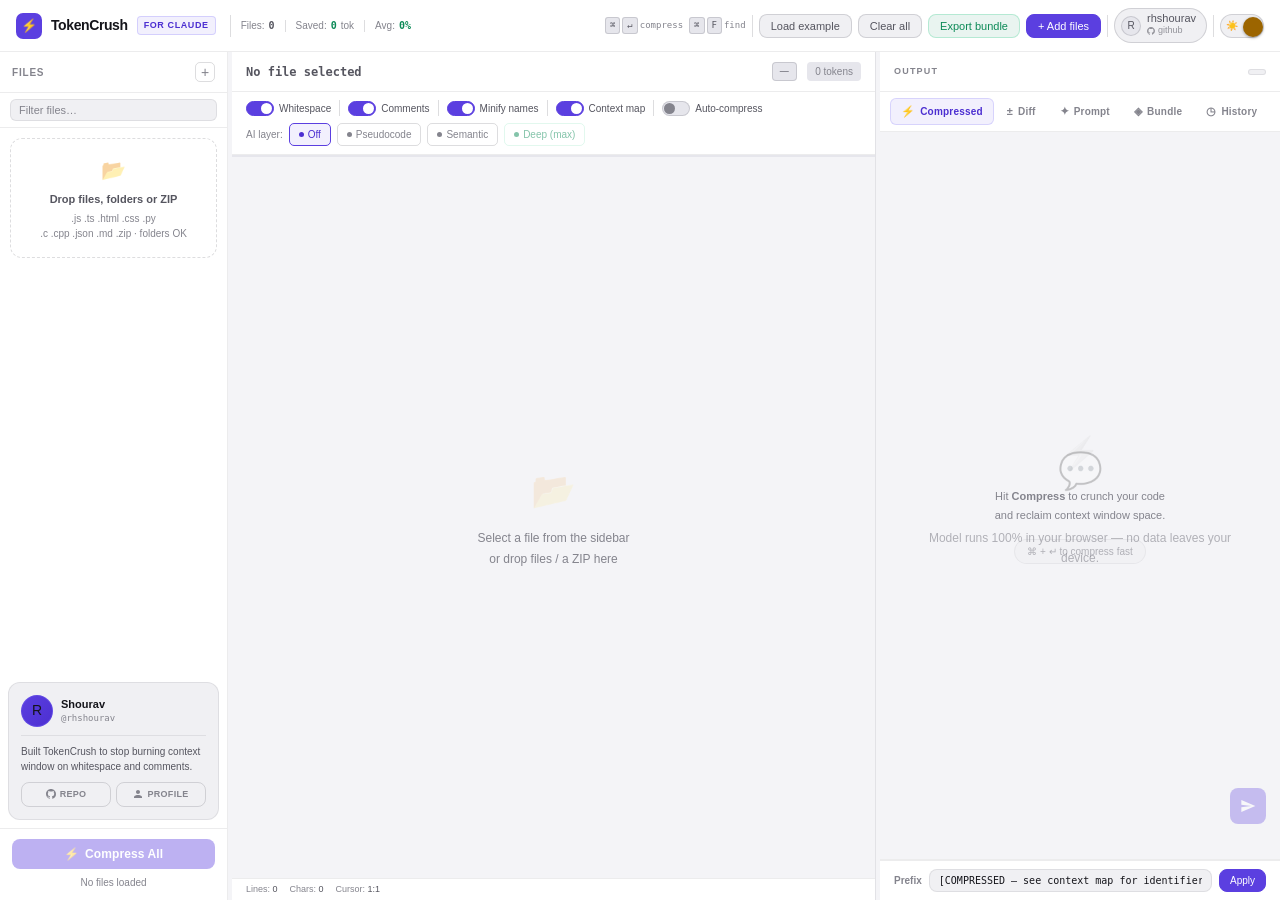
==== commit dae45939: "feat: browser-native AI chat, fix drag-and-drop, add Cloudflare deploy - Add Chat tab with Qwen2.5 0" ====
--- a/docs/index.html
+++ b/docs/index.html
@@ -4,6 +4,8 @@
 <meta charset="UTF-8">
 <script>
 (function(){
+  var isMobile = /Android|webOS|iPhone|iPad|iPod|BlackBerry|IEMobile|Opera Mini/i.test(navigator.userAgent) || (navigator.maxTouchPoints && navigator.maxTouchPoints > 2 && /MacIntel/.test(navigator.platform));
+  if (isMobile) { window.location.href = 'game.html'; return; }
   try{
     var stored=localStorage.getItem('tokencrush-theme');
     var theme=stored||'light';
@@ -46,6 +48,15 @@
 
 <div class="toast" id="toast"></div>
 
+<!-- Global drag overlay -->
+<div class="drag-overlay" id="dragOverlay">
+  <div class="drag-overlay-inner">
+    <div class="drag-overlay-icon">📂</div>
+    <div class="drag-overlay-text">Drop files, folders or ZIP</div>
+    <div class="drag-overlay-sub">.js .ts .html .css .py .c .cpp .json .md .zip</div>
+  </div>
+</div>
+
 <!-- Header -->
 <header>
   <a class="logo" href="#">
@@ -72,7 +83,7 @@
     <button class="btn" type="button" onclick="clearAll()">Clear all</button>
     <button class="btn btn-green" type="button" onclick="exportBundle()">Export bundle</button>
     <button class="btn btn-accent" type="button" onclick="triggerFileInput()">+ Add files</button>
-    <input type="file" id="globalFileInput" class="hidden" multiple accept=".js,.ts,.jsx,.tsx,.html,.css,.py,.json,.md,.txt,.zip" onchange="handleFileInputChange(this)">
+    <input type="file" id="globalFileInput" class="hidden" multiple accept=".js,.ts,.jsx,.tsx,.html,.css,.py,.json,.md,.txt,.c,.cpp,.h,.hpp,.zip" onchange="handleFileInputChange(this)">
     <input type="file" id="globalFolderInput" class="hidden" multiple webkitdirectory onchange="handleFolderInputChange(this)">
     <div class="hdr-sep"></div>
     <a class="author-chip" href="https://github.com/rhshourav/TC" target="_blank" rel="noopener" title="View on GitHub by @rhshourav">
@@ -113,7 +124,7 @@
     <div class="drop-zone" id="sidebarDrop" onclick="triggerFileInput()" ondragover="onDragOver(event,'sidebarDrop')" ondragleave="onDragLeave('sidebarDrop')" ondrop="onDrop(event,'sidebarDrop')">
       <div class="dz-icon">📂</div>
       <strong>Drop files, folders or ZIP</strong>
-      <p>.js .ts .html .css .py<br>.json .md .zip · folders OK</p>
+      <p>.js .ts .html .css .py<br>.c .cpp .json .md .zip · folders OK</p>
     </div>
 
     <div class="file-list" id="fileList"></div>
@@ -291,6 +302,9 @@
       <div class="out-tab" data-tab="allstats" onclick="switchTab('allstats',this)">
         <span class="tab-icon">⊞</span>All Stats
       </div>
+      <div class="out-tab" data-tab="chat" onclick="switchTab('chat',this)">
+        <span class="tab-icon">💬</span>Chat
+      </div>
     </div>
 
     <!-- Progress strip -->
@@ -309,6 +323,46 @@
       <div class="bundle-view" id="bundleView"></div>
       <div class="history-view" id="historyView"></div>
       <div class="diff-view" id="allstatsView"></div>
+      <div class="chat-panel hidden" id="chatPanel">
+        <div class="chat-status" id="chatStatus">
+          <div class="chat-model-info">
+            <span class="chat-model-icon">🤖</span>
+            <div class="chat-model-details">
+              <div class="chat-model-name">Qwen2.5 0.5B Instruct</div>
+              <div class="chat-model-size">~300MB · Runs in your browser</div>
+            </div>
+          </div>
+          <button class="btn btn-accent chat-download-btn" id="chatDownloadBtn" type="button" onclick="chatDownloadModel()">Download Model</button>
+          <div class="chat-progress hidden" id="chatProgress">
+            <div class="chat-progress-track"><div class="chat-progress-fill" id="chatProgressFill"></div></div>
+            <div class="chat-progress-text" id="chatProgressText">Preparing...</div>
+          </div>
+        </div>
+        <div class="chat-context-bar" id="chatContextBar">
+          <span class="chat-ctx-label">Context:</span>
+          <span class="chat-ctx-file" id="chatCtxFile">No file selected</span>
+          <button class="btn btn-sm" type="button" onclick="chatClearContext()" title="Clear context">✕</button>
+        </div>
+        <div class="chat-messages" id="chatMessages">
+          <div class="chat-welcome">
+            <div class="chat-welcome-icon">💬</div>
+            <p>Chat with your code. Ask questions about the selected file.</p>
+            <p class="chat-welcome-sub">Model runs 100% in your browser — no data leaves your device.</p>
+          </div>
+        </div>
+        <div class="chat-input-area">
+          <div class="chat-input-row">
+            <textarea class="chat-input" id="chatInput" placeholder="Ask about your code..." rows="1" onkeydown="chatKeydown(event)"></textarea>
+            <button class="chat-send-btn" id="chatSendBtn" type="button" onclick="chatSend()" disabled aria-label="Send message">
+              <svg width="16" height="16" viewBox="0 0 24 24" fill="currentColor"><path d="M2.01 21L23 12 2.01 3 2 10l15 2-15 2z"/></svg>
+            </button>
+          </div>
+          <div class="chat-input-actions">
+            <button class="btn btn-sm" type="button" onclick="chatGenReadme()" id="chatReadmeBtn" disabled>📝 Generate README</button>
+            <button class="btn btn-sm" type="button" onclick="chatClear()" id="chatClearBtn">Clear chat</button>
+          </div>
+        </div>
+      </div>
     </div>
 
     <!-- AI summary -->
@@ -367,7 +421,7 @@
   </div>
 </div>
 
-<script src="app.js"></script>
+<script type="module" src="js/app.js"></script>
 
 </body>
 </html>
--- a/docs/styles.css
+++ b/docs/styles.css
@@ -249,6 +249,7 @@
 :root[data-theme="light"] .lang-html{color:#b8401f}
 .lang-css{background:rgba(62,207,142,.12);color:var(--green);border:1px solid rgba(62,207,142,.2)}
 .lang-py{background:rgba(124,109,250,.15);color:var(--accent2);border:1px solid rgba(124,109,250,.25)}
+.lang-c,.lang-cpp{background:rgba(0,150,200,.15);color:#0096c8;border:1px solid rgba(0,150,200,.25)}
 .lang-other{background:var(--surface3);color:var(--muted);border:1px solid var(--border2)}
 .token-pill{
   font-size:10px;color:var(--muted);background:var(--surface3);
@@ -848,3 +849,143 @@
 .ftr-folder{color:var(--accent2);font-weight:600}
 .ftr-file{color:var(--text2)}
 .ftr-meta{color:var(--muted);font-size:9px}
+
+/* ── DRAG OVERLAY ── */
+.drag-overlay{
+  position:fixed;inset:0;z-index:10000;
+  background:rgba(12,12,18,.85);backdrop-filter:blur(8px);
+  display:none;align-items:center;justify-content:center;
+  pointer-events:none;
+}
+.drag-overlay.show{display:flex}
+.drag-overlay-inner{text-align:center}
+.drag-overlay-icon{font-size:56px;margin-bottom:12px;animation:dragBounce 1s ease-in-out infinite}
+.drag-overlay-text{font-size:18px;font-weight:700;color:#fff;margin-bottom:6px}
+.drag-overlay-sub{font-size:12px;color:var(--muted);font-family:var(--mono)}
+@keyframes dragBounce{0%,100%{transform:translateY(0)}50%{transform:translateY(-8px)}}
+
+/* ── CHAT PANEL ── */
+.chat-panel{
+  flex:1;display:flex;flex-direction:column;overflow:hidden;
+  background:var(--bg);
+}
+
+.chat-status{
+  padding:12px 14px;border-bottom:1px solid var(--border);
+  background:var(--surface);flex-shrink:0;
+}
+.chat-model-info{display:flex;align-items:center;gap:10px;margin-bottom:8px}
+.chat-model-icon{font-size:24px;flex-shrink:0}
+.chat-model-details{flex:1;min-width:0}
+.chat-model-name{font-size:12px;font-weight:700;color:var(--text)}
+.chat-model-size{font-size:10px;color:var(--muted)}
+.chat-download-btn{width:100%;padding:8px;font-size:12px;font-weight:700}
+
+.chat-progress{margin-top:8px}
+.chat-progress-track{height:4px;background:var(--surface3);border-radius:2px;overflow:hidden;margin-bottom:4px}
+.chat-progress-fill{height:100%;background:var(--accent);border-radius:2px;transition:width .3s;width:0}
+.chat-progress-text{font-size:10px;color:var(--accent2);font-family:var(--mono);text-align:center}
+
+.chat-context-bar{
+  display:none;align-items:center;gap:6px;padding:6px 14px;
+  background:var(--surface2);border-bottom:1px solid var(--border);
+  font-size:10px;flex-shrink:0;
+}
+.chat-context-bar.show{display:flex}
+.chat-ctx-label{color:var(--muted);white-space:nowrap}
+.chat-ctx-file{
+  flex:1;font-family:var(--mono);color:var(--accent2);
+  white-space:nowrap;overflow:hidden;text-overflow:ellipsis;font-weight:600;
+}
+
+.chat-messages{
+  flex:1;overflow-y:auto;padding:14px;
+  display:flex;flex-direction:column;gap:10px;
+}
+.chat-messages::-webkit-scrollbar{width:3px}
+.chat-messages::-webkit-scrollbar-thumb{background:var(--border2);border-radius:2px}
+
+.chat-welcome{
+  flex:1;display:flex;flex-direction:column;
+  align-items:center;justify-content:center;
+  text-align:center;gap:6px;padding:20px;
+}
+.chat-welcome-icon{font-size:36px;opacity:.2}
+.chat-welcome p{font-size:12px;color:var(--muted);line-height:1.6}
+.chat-welcome-sub{font-size:10px;opacity:.6}
+
+.chat-msg{
+  max-width:90%;padding:10px 14px;border-radius:12px;
+  font-size:12px;line-height:1.65;word-wrap:break-word;
+  white-space:pre-wrap;animation:msgIn .2s ease;
+}
+@keyframes msgIn{from{opacity:0;transform:translateY(4px)}to{opacity:1;transform:translateY(0)}}
+.chat-msg.user{
+  align-self:flex-end;background:var(--accent);color:#fff;
+  border-bottom-right-radius:4px;
+}
+.chat-msg.assistant{
+  align-self:flex-start;background:var(--surface2);
+  color:var(--text2);border:1px solid var(--border);
+  border-bottom-left-radius:4px;
+}
+.chat-msg.assistant code{
+  background:var(--surface3);padding:1px 4px;border-radius:3px;
+  font-family:var(--mono);font-size:11px;
+}
+.chat-msg.assistant pre{
+  background:var(--bg);border:1px solid var(--border);border-radius:6px;
+  padding:8px 10px;margin:6px 0;overflow-x:auto;
+  font-family:var(--mono);font-size:10.5px;line-height:1.6;
+}
+.chat-msg.system{
+  align-self:center;background:transparent;color:var(--muted);
+  font-size:10px;padding:4px 8px;font-style:italic;
+}
+.chat-msg.readme{
+  align-self:stretch;background:var(--surface2);
+  border:1px solid var(--border);border-radius:10px;
+  font-family:var(--mono);font-size:11px;line-height:1.65;
+}
+.chat-msg.readme .readme-header{
+  display:flex;align-items:center;justify-content:space-between;
+  padding:8px 12px;border-bottom:1px solid var(--border);
+  background:var(--accent-dim);border-radius:10px 10px 0 0;
+}
+.chat-msg.readme .readme-header span{font-size:10px;font-weight:700;color:var(--accent2)}
+.chat-msg.readme .readme-body{padding:12px;color:var(--text2);white-space:pre-wrap}
+
+.chat-typing{display:flex;gap:4px;padding:4px 0}
+.chat-typing span{
+  width:6px;height:6px;border-radius:50%;background:var(--muted);
+  animation:typingDot 1.4s ease-in-out infinite;
+}
+.chat-typing span:nth-child(2){animation-delay:.2s}
+.chat-typing span:nth-child(3){animation-delay:.4s}
+@keyframes typingDot{0%,60%,100%{opacity:.3;transform:scale(.8)}30%{opacity:1;transform:scale(1)}}
+
+.chat-input-area{
+  border-top:1px solid var(--border);padding:10px 14px;
+  background:var(--surface);flex-shrink:0;
+}
+.chat-input-row{display:flex;gap:6px;align-items:flex-end}
+.chat-input{
+  flex:1;background:var(--surface2);border:1px solid var(--border);
+  border-radius:var(--radius);color:var(--text);font-size:12px;
+  padding:8px 10px;outline:none;font-family:inherit;
+  resize:none;min-height:36px;max-height:120px;line-height:1.5;
+  transition:border-color .15s;
+}
+.chat-input:focus{border-color:var(--accent)}
+.chat-input::placeholder{color:var(--muted)}
+.chat-send-btn{
+  width:36px;height:36px;border-radius:var(--radius);border:none;
+  background:var(--accent);color:#fff;cursor:pointer;
+  display:flex;align-items:center;justify-content:center;
+  flex-shrink:0;transition:all .15s;
+}
+.chat-send-btn:hover:not(:disabled){background:var(--accent2)}
+.chat-send-btn:disabled{opacity:.3;cursor:not-allowed}
+.chat-input-actions{
+  display:flex;gap:6px;margin-top:6px;justify-content:flex-end;
+}
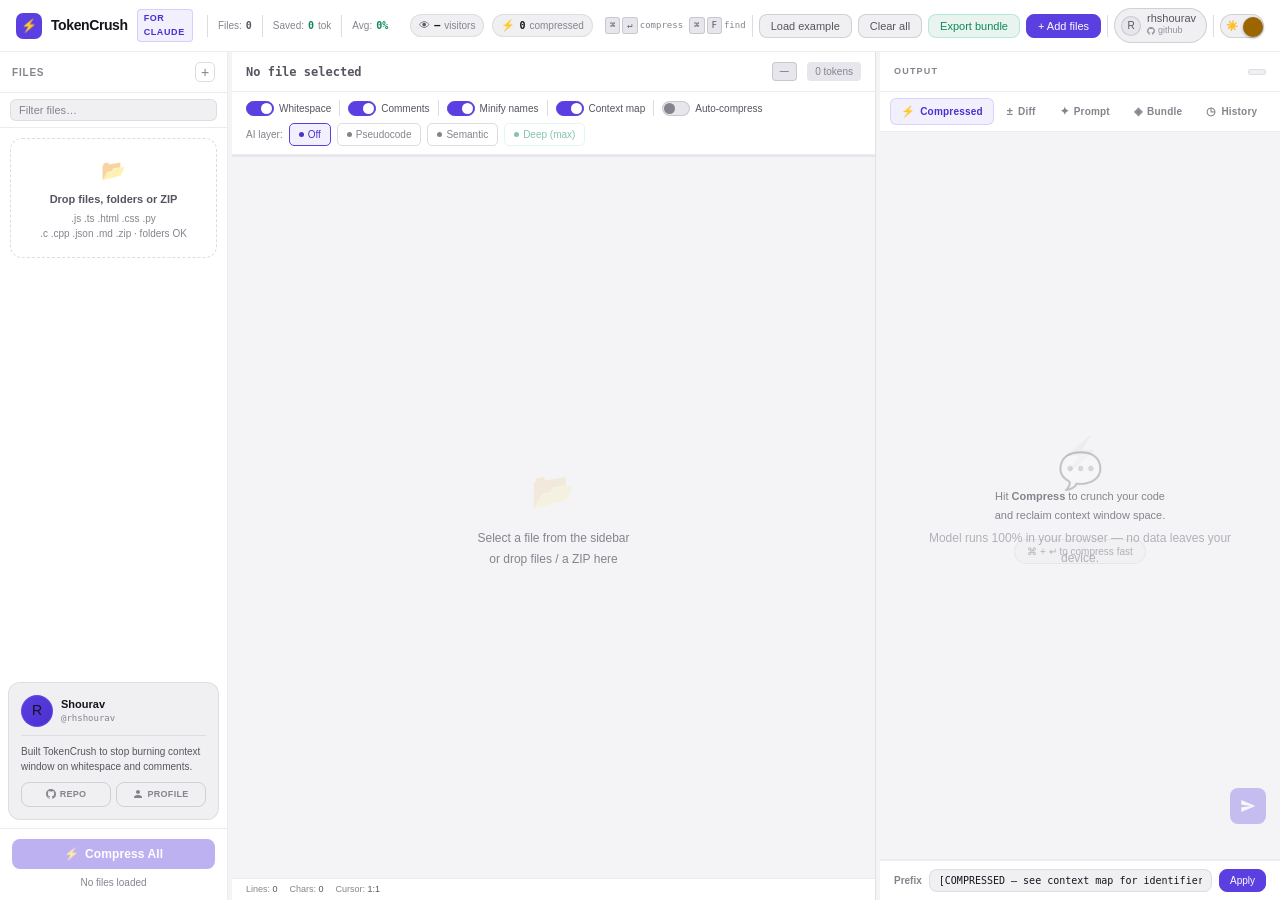
==== commit a71fe41f: "fix: chat/output overlap, drag-and-drop, add visitor + compression stats - Fix chat panel overlappin" ====
--- a/docs/index.html
+++ b/docs/index.html
@@ -69,10 +69,23 @@
   <div class="global-stats hidden" id="globalStats">
     <div class="hdr-sep"></div>
     <div class="gs-item">Files: <span class="gs-val" id="gsTotalFiles">0</span></div>
-    <div class="gs-sep"></div>
+    <div class="hdr-sep"></div>
     <div class="gs-item">Saved: <span class="gs-val green" id="gsTotalSaved">0</span> tok</div>
-    <div class="gs-sep"></div>
+    <div class="hdr-sep"></div>
     <div class="gs-item">Avg: <span class="gs-val green" id="gsAvgReduction">0%</span></div>
+  </div>
+
+  <div class="stats-display" id="statsDisplay">
+    <div class="stats-chip" title="Visitor count">
+      <span class="stats-chip-icon">👁</span>
+      <span class="stats-chip-val" id="visitorCount">—</span>
+      <span class="stats-chip-lbl">visitors</span>
+    </div>
+    <div class="stats-chip" title="Files compressed across all sessions">
+      <span class="stats-chip-icon">⚡</span>
+      <span class="stats-chip-val" id="filesCompressedCount">0</span>
+      <span class="stats-chip-lbl">compressed</span>
+    </div>
   </div>
 
   <div class="hdr-right">
@@ -121,7 +134,7 @@
       <input class="search-input" id="fileSearch" type="text" placeholder="Filter files…" oninput="filterFiles(this.value)">
     </div>
 
-    <div class="drop-zone" id="sidebarDrop" onclick="triggerFileInput()" ondragover="onDragOver(event,'sidebarDrop')" ondragleave="onDragLeave('sidebarDrop')" ondrop="onDrop(event,'sidebarDrop')">
+    <div class="drop-zone" id="sidebarDrop" onclick="triggerFileInput()">
       <div class="dz-icon">📂</div>
       <strong>Drop files, folders or ZIP</strong>
       <p>.js .ts .html .css .py<br>.c .cpp .json .md .zip · folders OK</p>
@@ -238,7 +251,7 @@
       <div class="budget-bar-fill" id="budgetBarFill"></div>
     </div>
 
-    <div class="code-wrap" id="codeWrap" ondragover="onDragOver(event,'codeWrap')" ondragleave="onDragLeave('codeWrap')" ondrop="onDrop(event,'codeWrap')">
+    <div class="code-wrap" id="codeWrap">
       <div class="empty-drop" id="editorEmpty">
         <div class="ed-icon">📂</div>
         <p>Select a file from the sidebar<br>or drop files / a ZIP here</p>
@@ -423,5 +436,11 @@
 
 <script type="module" src="js/app.js"></script>
 
+<!-- Visitor counter (counter.dev) — replace YOUR_ID with your counter.dev ID -->
+<script async src="https://cdn.counter.dev/script.js"></script>
+<script>
+  try { counter("YOUR_ID", {"target": "#visitorCount"}); } catch(e) {}
+</script>
+
 </body>
 </html>
--- a/docs/styles.css
+++ b/docs/styles.css
@@ -233,6 +233,22 @@
 .gs-val.green{color:var(--green)}
 .gs-sep{width:1px;height:12px;background:var(--border2)}
 
+/* ── STATS DISPLAY (header) ── */
+.stats-display{
+  display:flex;align-items:center;gap:8px;margin-left:8px;
+}
+.stats-chip{
+  display:flex;align-items:center;gap:4px;
+  padding:3px 8px;border-radius:20px;
+  background:var(--surface2);border:1px solid var(--border);
+  font-size:10px;color:var(--text2);
+  white-space:nowrap;transition:all .15s;
+}
+.stats-chip:hover{border-color:var(--border2);background:var(--surface3)}
+.stats-chip-icon{font-size:11px;line-height:1}
+.stats-chip-val{font-weight:700;font-family:var(--mono);color:var(--text)}
+.stats-chip-lbl{color:var(--muted);font-weight:400}
+
 /* ── EDITOR PANEL ── */
 .editor-panel{flex:1;display:flex;flex-direction:column;min-width:0;border-right:1px solid var(--border)}
 .editor-header{
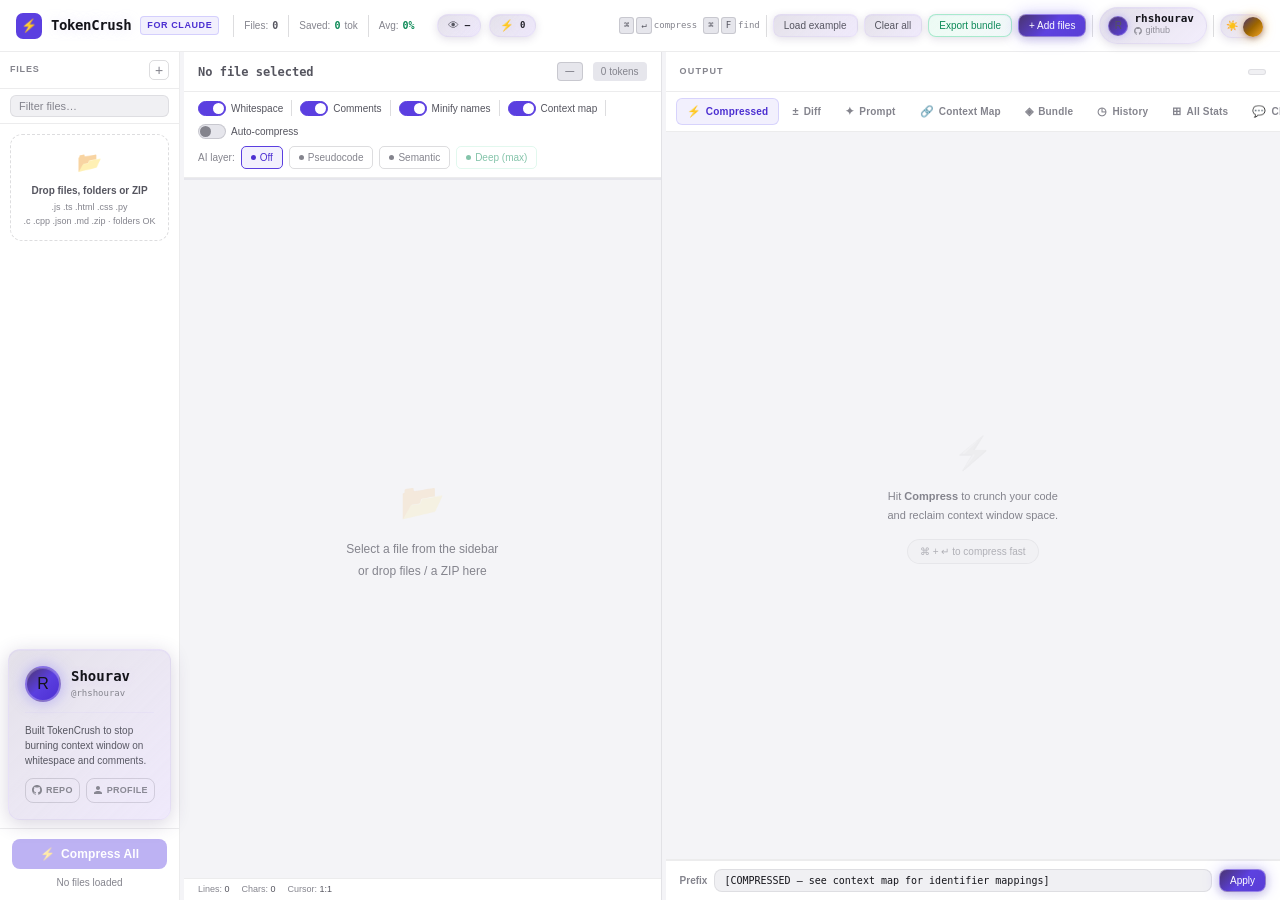
==== commit 07a0708f: "Add responsive UI: mobile sidebar drawer, breakpoints, fluid layout" ====
--- a/docs/index.html
+++ b/docs/index.html
@@ -64,6 +64,11 @@
     <span class="logo-text">TokenCrush</span>
     <span class="logo-badge">FOR CLAUDE</span>
   </a>
+  <button class="sidebar-toggle" onclick="toggleSidebar()" aria-label="Toggle sidebar" title="Toggle sidebar">
+    <svg viewBox="0 0 24 24" fill="none" stroke="currentColor" stroke-width="2">
+      <path d="M3 12h18M3 6h18M3 18h18"/>
+    </svg>
+  </button>
 
   <!-- Global session stats -->
   <div class="global-stats hidden" id="globalStats">
@@ -112,7 +117,7 @@
       </div>
     </a>
     <div class="hdr-sep"></div>
-    <button class="theme-toggle" id="themeToggle" onclick="toggleTheme()" type="button" aria-pressed="false" aria-label="Switch to light mode" title="Switch to light mode">
+    <button class="theme-toggle" id="themeToggle" type="button" aria-pressed="false" aria-label="Switch to light mode" title="Switch to light mode">
       <span class="tt-track-icon tt-sun" aria-hidden="true">☀️</span>
       <span class="tt-track-icon tt-moon" aria-hidden="true">🌙</span>
       <span class="tt-knob" aria-hidden="true"></span>
@@ -134,7 +139,7 @@
       <input class="search-input" id="fileSearch" type="text" placeholder="Filter files…" oninput="filterFiles(this.value)">
     </div>
 
-    <div class="drop-zone" id="sidebarDrop" onclick="triggerFileInput()">
+    <div class="drop-zone" id="sidebarDrop" onclick="triggerFileInput()" ondragover="onDragOver(event,'sidebarDrop')" ondragleave="onDragLeave('sidebarDrop')" ondrop="onDrop(event,'sidebarDrop')">
       <div class="dz-icon">📂</div>
       <strong>Drop files, folders or ZIP</strong>
       <p>.js .ts .html .css .py<br>.c .cpp .json .md .zip · folders OK</p>
@@ -251,7 +256,7 @@
       <div class="budget-bar-fill" id="budgetBarFill"></div>
     </div>
 
-    <div class="code-wrap" id="codeWrap">
+    <div class="code-wrap" id="codeWrap" ondragover="onDragOver(event,'codeWrap')" ondragleave="onDragLeave('codeWrap')" ondrop="onDrop(event,'codeWrap')">
       <div class="empty-drop" id="editorEmpty">
         <div class="ed-icon">📂</div>
         <p>Select a file from the sidebar<br>or drop files / a ZIP here</p>
@@ -306,6 +311,9 @@
       <div class="out-tab" data-tab="prompt" onclick="switchTab('prompt',this)">
         <span class="tab-icon">✦</span>Prompt
       </div>
+      <div class="out-tab" data-tab="context" onclick="switchTab('context',this)">
+        <span class="tab-icon">🔗</span>Context Map
+      </div>
       <div class="out-tab" data-tab="bundle" onclick="switchTab('bundle',this)">
         <span class="tab-icon">◈</span>Bundle
       </div>
@@ -333,6 +341,7 @@
       <textarea class="out-code hidden" id="outCode" readonly></textarea>
       <div class="diff-view" id="diffView"></div>
       <div class="prompt-view" id="promptView"></div>
+      <div class="context-view" id="contextView"></div>
       <div class="bundle-view" id="bundleView"></div>
       <div class="history-view" id="historyView"></div>
       <div class="diff-view" id="allstatsView"></div>
@@ -432,15 +441,11 @@
       <button class="btn btn-accent btn-apply" type="button" onclick="rebuildPrompt()">Apply</button>
     </div>
   </div>
-</div>
+  </div>
+
+  <div class="sidebar-overlay" onclick="toggleSidebar()"></div>
 
 <script type="module" src="js/app.js"></script>
-
-<!-- Visitor counter (counter.dev) — replace YOUR_ID with your counter.dev ID -->
-<script async src="https://cdn.counter.dev/script.js"></script>
-<script>
-  try { counter("YOUR_ID", {"target": "#visitorCount"}); } catch(e) {}
-</script>
 
 </body>
 </html>
--- a/docs/styles.css
+++ b/docs/styles.css
@@ -1,3 +1,11 @@
+@font-face {
+  font-family: 'Monr';
+  src: url('font/Monr.otf') format('opentype');
+  font-weight: normal;
+  font-style: normal;
+  font-display: swap;
+}
+
 /* ── TOKENS ── */
 :root{
   --bg:#0b0b0e;
@@ -13,6 +21,10 @@
   --accent:#7c6dfa;
   --accent2:#a393ff;
   --accent-dim:rgba(124,109,250,0.12);
+  --lavender:#d3c5f6;
+  --lavender-dim:rgba(211,197,246,0.15);
+  --velvet:#3b2a60;
+  --velvet-dim:rgba(59,42,96,0.20);
   --green:#3ecf8e;
   --green-dim:rgba(62,207,142,0.10);
   --red:#f05252;
@@ -24,7 +36,7 @@
   --shadow-card:none;
   --sidebar-w:228px;
   --header-h:52px;
-  --out-w:400px;
+  --out-w:50%;
 }
 :root[data-theme="light"]{
   --bg:#f4f4f7;
@@ -40,6 +52,10 @@
   --accent:#5b3fe0;
   --accent2:#4c2fd1;
   --accent-dim:rgba(91,63,224,0.08);
+  --lavender:#c0a8f0;
+  --lavender-dim:rgba(192,168,240,0.20);
+  --velvet:#4a3570;
+  --velvet-dim:rgba(74,53,112,0.15);
   --green:#0c8a57;
   --green-dim:rgba(12,138,87,0.09);
   --red:#c4314f;
@@ -77,7 +93,7 @@
   width:26px;height:26px;background:var(--accent);border-radius:7px;
   display:flex;align-items:center;justify-content:center;font-size:13px;flex-shrink:0;
 }
-.logo-text{font-weight:700;font-size:14px;letter-spacing:-.4px;color:var(--text)}
+.logo-text{font-family:'Monr', var(--mono);font-weight:700;font-size:16px;letter-spacing:-.4px;color:var(--text);text-shadow:0 0 12px rgba(211,197,246,0.4)}
 .logo-badge{
   font-size:9px;background:var(--accent-dim);color:var(--accent2);
   border:1px solid rgba(124,109,250,.25);border-radius:4px;
@@ -85,34 +101,79 @@
 }
 .hdr-right{margin-left:auto;display:flex;align-items:center;gap:6px}
 .btn{
-  padding:5px 11px;border-radius:var(--radius);border:1px solid var(--border2);
-  background:var(--surface2);color:var(--text2);font-size:11px;font-weight:500;
-  cursor:pointer;transition:all .15s;white-space:nowrap;
-}
-.btn:hover{border-color:var(--border3);color:var(--text);background:var(--surface3)}
-.btn-accent{background:var(--accent);border-color:var(--accent);color:#fff}
-.btn-accent:hover{background:var(--accent2);border-color:var(--accent2);color:#fff}
-.btn-green{background:var(--green-dim);border-color:rgba(62,207,142,.3);color:var(--green)}
-.btn-green:hover{background:rgba(62,207,142,.18)}
-.btn-sm{padding:3px 8px;font-size:10px}
-.find-input{flex:1}
-.btn-apply{flex-shrink:0;font-size:10px;padding:5px 10px}
+  padding:6px 14px;border-radius:var(--radius);border:1px solid rgba(211,197,246,0.3);
+  background:linear-gradient(135deg, var(--velvet-dim), var(--lavender-dim));
+  color:var(--text2);font-size:11px;font-weight:500;
+  cursor:pointer;transition:all .2s;white-space:nowrap;
+  backdrop-filter:blur(12px);
+  box-shadow:0 2px 8px rgba(59,42,96,0.15), inset 0 1px 0 rgba(211,197,246,0.2);
+  position:relative;overflow:hidden;
+}
+.btn::before{
+  content:'';position:absolute;inset:0;
+  background:linear-gradient(135deg, transparent 40%, rgba(211,197,246,0.1) 100%);
+  pointer-events:none;
+}
+.btn:hover{
+  border-color:rgba(211,197,246,0.5);
+  color:var(--text);
+  box-shadow:0 4px 16px rgba(59,42,96,0.25), inset 0 1px 0 rgba(211,197,246,0.3);
+  transform:translateY(-1px);
+}
+.btn-accent{
+  background:linear-gradient(135deg, var(--velvet), var(--accent), var(--accent2));
+  border-color:rgba(211,197,246,0.5);color:#fff;
+  box-shadow:0 0 16px rgba(124,109,250,0.4), 0 2px 8px rgba(59,42,96,0.2);
+  animation:btnGlow 2s ease-in-out infinite;
+}
+@keyframes btnGlow{
+  0%,100%{box-shadow:0 0 16px rgba(124,109,250,0.4), 0 2px 8px rgba(59,42,96,0.2)}
+  50%{box-shadow:0 0 24px rgba(124,109,250,0.6), 0 4px 12px rgba(59,42,96,0.3)}
+}
+.btn-accent:hover{
+  border-color:rgba(211,197,246,0.7);
+  box-shadow:0 0 24px rgba(124,109,250,0.6), 0 4px 16px rgba(59,42,96,0.3);
+  transform:translateY(-1px);
+}
+.btn-green{
+  background:linear-gradient(135deg, rgba(62,207,142,0.1), rgba(62,207,142,0.05));
+  border-color:rgba(62,207,142,0.4);color:var(--green);
+}
+.btn-green:hover{
+  border-color:rgba(62,207,142,0.6);
+  box-shadow:0 0 16px rgba(62,207,142,0.3), 0 2px 8px rgba(59,42,96,0.15);
+  transform:translateY(-1px);
+}
+.btn-sm{padding:4px 10px;font-size:10px}
+.btn-apply{flex-shrink:0;font-size:10px;padding:6px 12px}
 .hidden{display:none}
 .hdr-sep{width:1px;height:22px;background:var(--border2);flex-shrink:0}
 
 /* ── THEME TOGGLE ── */
 .theme-toggle{
   position:relative;width:44px;height:24px;flex-shrink:0;padding:0;
-  border-radius:13px;border:1px solid var(--border2);background:var(--surface2);
-  cursor:pointer;transition:background-color .2s,border-color .2s;
-}
-.theme-toggle:hover{border-color:var(--border3)}
+  border-radius:13px;border:1px solid rgba(211,197,246,0.3);
+  background:linear-gradient(135deg, var(--velvet-dim), var(--lavender-dim));
+  cursor:pointer;transition:all .2s;
+  backdrop-filter:blur(12px);
+  box-shadow:0 2px 8px rgba(59,42,96,0.15), inset 0 1px 0 rgba(211,197,246,0.2);
+}
+.theme-toggle:hover{border-color:rgba(211,197,246,0.5)}
 .theme-toggle:focus-visible{outline:2px solid var(--accent);outline-offset:2px}
 .theme-toggle .tt-track-icon{position:absolute;top:50%;transform:translateY(-50%);font-size:10px;line-height:1;opacity:.4;transition:opacity .2s;pointer-events:none}
 .theme-toggle .tt-sun{left:5px}
 .theme-toggle .tt-moon{right:5px}
-.theme-toggle .tt-knob{position:absolute;z-index:1;top:2px;left:2px;width:20px;height:20px;border-radius:50%;background:var(--accent);box-shadow:0 1px 3px rgba(0,0,0,.35);transition:transform .25s cubic-bezier(.4,0,.2,1),background-color .2s}
-:root[data-theme="light"] .theme-toggle .tt-knob{transform:translateX(20px);background:var(--amber)}
+.theme-toggle .tt-knob{
+  position:absolute;z-index:1;top:2px;left:2px;width:20px;height:20px;border-radius:50%;
+  background:linear-gradient(135deg, var(--velvet), var(--accent), var(--accent2));
+  box-shadow:0 0 12px rgba(124,109,250,0.6), 0 2px 4px rgba(59,42,96,0.3);
+  transition:transform .25s cubic-bezier(.4,0,.2,1),background-color .2s, box-shadow .2s;
+}
+:root[data-theme="light"] .theme-toggle .tt-knob{
+  transform:translateX(20px);
+  background:linear-gradient(135deg, var(--velvet), var(--amber), #f5a623);
+  box-shadow:0 0 12px rgba(245,166,35,0.6), 0 2px 4px rgba(59,42,96,0.3);
+}
 :root[data-theme="dark"] .theme-toggle .tt-moon{opacity:1}
 :root[data-theme="light"] .theme-toggle .tt-sun{opacity:1}
 
@@ -238,15 +299,28 @@
   display:flex;align-items:center;gap:8px;margin-left:8px;
 }
 .stats-chip{
-  display:flex;align-items:center;gap:4px;
-  padding:3px 8px;border-radius:20px;
-  background:var(--surface2);border:1px solid var(--border);
+  display:flex;align-items:center;gap:6px;
+  padding:5px 12px;border-radius:24px;
+  background:linear-gradient(135deg, var(--velvet-dim), var(--lavender-dim));
+  border:1px solid rgba(211,197,246,0.3);
   font-size:10px;color:var(--text2);
-  white-space:nowrap;transition:all .15s;
-}
-.stats-chip:hover{border-color:var(--border2);background:var(--surface3)}
-.stats-chip-icon{font-size:11px;line-height:1}
-.stats-chip-val{font-weight:700;font-family:var(--mono);color:var(--text)}
+  white-space:nowrap;transition:all .2s;
+  backdrop-filter:blur(12px);
+  box-shadow:0 2px 8px rgba(59,42,96,0.15), inset 0 1px 0 rgba(211,197,246,0.2);
+  position:relative;overflow:hidden;
+}
+.stats-chip::before{
+  content:'';position:absolute;inset:0;
+  background:linear-gradient(135deg, transparent 40%, rgba(211,197,246,0.15) 100%);
+  pointer-events:none;
+}
+.stats-chip:hover{
+  border-color:rgba(211,197,246,0.5);
+  box-shadow:0 4px 16px rgba(59,42,96,0.25), inset 0 1px 0 rgba(211,197,246,0.3);
+  transform:translateY(-1px);
+}
+.stats-chip-icon{font-size:11px;line-height:1;filter:drop-shadow(0 0 4px rgba(211,197,246,0.6))}
+.stats-chip-val{font-weight:700;font-family:var(--mono);color:var(--text);text-shadow:0 0 8px rgba(211,197,246,0.5)}
 .stats-chip-lbl{color:var(--muted);font-weight:400}
 
 /* ── EDITOR PANEL ── */
@@ -399,7 +473,7 @@
 .out-empty{
   position:absolute;inset:0;display:flex;flex-direction:column;
   align-items:center;justify-content:center;gap:10px;color:var(--muted);
-  background:var(--bg);
+  background:var(--bg);z-index:10;
 }
 .out-empty .oe-icon{
   font-size:32px;opacity:.15;
@@ -423,11 +497,11 @@
 }
 
 /* ── DIFF VIEW ── */
-.diff-view,.prompt-view,.bundle-view,.history-view{
+.diff-view,.prompt-view,.context-view,.bundle-view,.history-view{
   flex:1;overflow-y:auto;padding:14px 16px;display:none;
   font-family:var(--mono);font-size:11px;line-height:1.7;
 }
-.diff-view.show,.prompt-view.show,.bundle-view.show,.history-view.show{display:block}
+.diff-view.show,.prompt-view.show,.context-view.show,.bundle-view.show,.history-view.show{display:block}
 
 .diff-section-label{
   font-size:9px;font-weight:700;text-transform:uppercase;letter-spacing:.8px;
@@ -597,8 +671,9 @@
   border:1px solid var(--border);
 }
 .ctx-from{color:var(--muted);text-decoration:line-through;font-size:9px}
-.ctx-arr{color:var(--border3);font-size:9px}
+.ctx-arrow{color:var(--border3);font-size:9px}
 .ctx-to{color:var(--accent2);font-weight:700}
+.ctx-count{color:var(--muted);font-size:8px;margin-left:auto}
 .ctx-tag{
   font-size:7px;background:var(--accent-dim);border-radius:3px;
   padding:1px 4px;color:var(--accent2);border:1px solid rgba(124,109,250,.2);
@@ -687,32 +762,69 @@
 
 /* ── AUTHOR CHIP ── */
 .author-chip{
-  display:flex;align-items:center;gap:6px;padding:4px 10px 4px 6px;
-  border-radius:20px;border:1px solid var(--border2);background:var(--surface2);
+  display:flex;align-items:center;gap:6px;padding:5px 12px 5px 8px;
+  border-radius:24px;
+  background:linear-gradient(135deg, var(--velvet-dim), var(--lavender-dim));
+  border:1px solid rgba(211,197,246,0.3);
   text-decoration:none;color:var(--text2);font-size:11px;font-weight:500;
   transition:all .2s;flex-shrink:0;
-}
-.author-chip:hover{border-color:var(--accent);color:var(--accent2);background:var(--accent-dim)}
-.author-chip:hover .ac-avatar{background:var(--accent)}
+  backdrop-filter:blur(12px);
+  box-shadow:0 2px 8px rgba(59,42,96,0.15), inset 0 1px 0 rgba(211,197,246,0.2);
+}
+.author-chip:hover{
+  border-color:rgba(211,197,246,0.5);
+  color:var(--accent2);
+  box-shadow:0 4px 16px rgba(59,42,96,0.25), inset 0 1px 0 rgba(211,197,246,0.3);
+  transform:translateY(-1px);
+}
+.author-chip:hover .ac-avatar{background:linear-gradient(135deg, var(--accent), var(--accent2))}
 .ac-avatar{
-  width:20px;height:20px;border-radius:50%;background:var(--surface3);
-  border:1px solid var(--border2);display:flex;align-items:center;
-  justify-content:center;font-size:10px;transition:background .2s;flex-shrink:0;overflow:hidden;
+  width:20px;height:20px;border-radius:50%;
+  background:linear-gradient(135deg, var(--velvet), var(--accent));
+  border:1px solid rgba(211,197,246,0.3);
+  display:flex;align-items:center;justify-content:center;font-size:10px;
+  transition:all .2s;flex-shrink:0;overflow:hidden;
+  box-shadow:0 0 8px rgba(124,109,250,0.4);
 }
 .ac-avatar img{width:100%;height:100%;object-fit:cover;border-radius:50%}
-.ac-name{line-height:1}
+.ac-name{line-height:1;font-family:'Monr', var(--mono);font-weight:600;color:var(--text);text-shadow:0 0 8px rgba(211,197,246,0.3)}
 .ac-gh{font-size:9px;opacity:.6;display:flex;align-items:center;gap:3px}
 
 /* ── SIDEBAR AUTHOR CARD ── */
-.sidebar-author{margin:8px;border-radius:var(--radius-lg);border:1px solid var(--border);background:var(--surface2);padding:12px;display:flex;flex-direction:column;gap:8px;flex-shrink:0}
-.sa-top{display:flex;align-items:center;gap:8px}
-.sa-avatar{width:32px;height:32px;border-radius:50%;background:linear-gradient(135deg,var(--accent),var(--accent2));border:1.5px solid rgba(124,109,250,.35);display:flex;align-items:center;justify-content:center;font-size:14px;flex-shrink:0;overflow:hidden}
+.sidebar-author{
+  margin:8px;border-radius:var(--radius-lg);
+  background:linear-gradient(135deg, var(--velvet-dim), var(--lavender-dim));
+  border:1px solid rgba(211,197,246,0.3);
+  padding:16px;display:flex;flex-direction:column;gap:10px;flex-shrink:0;
+  backdrop-filter:blur(12px);
+  box-shadow:0 4px 20px rgba(59,42,96,0.2), inset 0 1px 0 rgba(211,197,246,0.2);
+  position:relative;overflow:hidden;
+}
+.sidebar-author::before{
+  content:'';position:absolute;inset:0;border-radius:var(--radius-lg);
+  background:linear-gradient(135deg, transparent 40%, rgba(211,197,246,0.1) 100%);
+  pointer-events:none;
+}
+.sa-top{display:flex;align-items:center;gap:10px}
+.sa-avatar{
+  width:36px;height:36px;border-radius:50%;
+  background:linear-gradient(135deg, var(--velvet), var(--accent), var(--accent2));
+  border:2px solid rgba(211,197,246,0.4);
+  display:flex;align-items:center;justify-content:center;font-size:16px;
+  flex-shrink:0;overflow:hidden;
+  box-shadow:0 0 16px rgba(124,109,250,0.5), inset 0 1px 0 rgba(255,255,255,0.2);
+  animation:glowPulse 3s ease-in-out infinite;
+}
+@keyframes glowPulse{
+  0%,100%{box-shadow:0 0 16px rgba(124,109,250,0.5), inset 0 1px 0 rgba(255,255,255,0.2)}
+  50%{box-shadow:0 0 24px rgba(124,109,250,0.7), inset 0 1px 0 rgba(255,255,255,0.3)}
+}
 .sa-avatar img{width:100%;height:100%;object-fit:cover;border-radius:50%}
 .sa-info{flex:1;min-width:0}
-.sa-name{font-size:11px;font-weight:700;color:var(--text);white-space:nowrap;overflow:hidden;text-overflow:ellipsis}
+.sa-name{font-family:'Monr', var(--mono);font-size:14px;font-weight:700;color:var(--text);white-space:nowrap;overflow:hidden;text-overflow:ellipsis;text-shadow:0 0 8px rgba(211,197,246,0.3)}
 .sa-handle{font-size:9px;color:var(--muted);font-family:var(--mono)}
-.sa-bio{font-size:10px;color:var(--text2);line-height:1.5;border-top:1px solid var(--border);padding-top:8px}
-.sa-links{display:flex;gap:5px}
+.sa-bio{font-size:10px;color:var(--text2);line-height:1.5;border-top:1px solid rgba(211,197,246,0.2);padding-top:10px}
+.sa-links{display:flex;gap:6px}
 .sa-link{
   flex:1;display:flex;align-items:center;justify-content:center;gap:4px;
   padding:5px 6px;border-radius:var(--radius);border:1px solid var(--border2);
@@ -885,6 +997,7 @@
   flex:1;display:flex;flex-direction:column;overflow:hidden;
   background:var(--bg);
 }
+.chat-panel.hidden{display:none !important}
 
 .chat-status{
   padding:12px 14px;border-bottom:1px solid var(--border);
@@ -1005,3 +1118,133 @@
 .chat-input-actions{
   display:flex;gap:6px;margin-top:6px;justify-content:flex-end;
 }
+
+/* ── RESPONSIVE BREAKPOINTS ── */
+@media (max-width: 1440px) {
+  :root { --sidebar-w: 200px; --out-w: 45%; }
+  .sidebar-title { font-size: 9px; }
+  .drop-zone { padding: 12px 8px; }
+  .drop-zone strong { font-size: 10px; }
+  .drop-zone p { font-size: 9px; }
+}
+
+@media (max-width: 1280px) {
+  :root { --sidebar-w: 180px; --out-w: 48%; }
+  .logo-text { font-size: 14px; }
+  .sidebar-header { padding: 8px 10px; }
+  .stats-chip { padding: 4px 10px; font-size: 9px; }
+  .stats-chip-lbl { display: none; }
+  .btn { padding: 5px 10px; font-size: 10px; }
+}
+
+@media (max-width: 1024px) {
+  :root { --sidebar-w: 0; --out-w: 100%; --header-h: 48px; }
+  .sidebar { 
+    position: fixed; left: 0; top: var(--header-h); bottom: 0; 
+    z-index: 100; transform: translateX(-100%); 
+    transition: transform .3s ease; box-shadow: 4px 0 24px rgba(0,0,0,0.4);
+  }
+  .sidebar.open { transform: translateX(0); }
+  .workspace { height: calc(100vh - var(--header-h)); }
+  .resize-handle#rh1 { display: none; }
+  .sidebar-header { justify-content: space-between; }
+  .sidebar-toggle { display: flex !important; }
+  .logo-text { font-size: 13px; }
+  .logo-badge { display: none; }
+  .global-stats { display: none !important; }
+  .stats-display { margin-left: 0; }
+  .stats-chip { padding: 4px 8px; }
+  .hdr-right { gap: 4px; }
+  .kbd { display: none; }
+}
+
+@media (max-width: 768px) {
+  :root { --header-h: 44px; }
+  html, body { font-size: 12px; }
+  header { padding: 0 8px; }
+  .editor-header { padding: 0 10px; height: 36px; }
+  .controls-bar { padding: 6px 10px; gap: 8px; flex-wrap: wrap; }
+  .tgl-grp { gap: 4px; }
+  .tgl-lbl { font-size: 9px; }
+  .sep { display: none; }
+  .out-header { padding: 0 10px; height: 36px; }
+  .out-tabs { padding: 4px 8px; gap: 2px; }
+  .out-tab { padding: 4px 8px; font-size: 9px; }
+  .out-tab .tab-icon { font-size: 10px; }
+  .stats-bar { padding: 8px 10px; }
+  .stats-grid { gap: 8px; }
+  .stat-card { padding: 6px 8px; }
+  .stat-v { font-size: 14px; }
+  .stat-l { font-size: 8px; }
+  .gauge-wrap { display: none; }
+  .savings-badge { display: none; }
+  .copy-btn { padding: 4px 8px; font-size: 9px; }
+  .prefix-row { padding: 6px 10px; flex-wrap: wrap; gap: 6px; }
+  .prefix-input { flex: 1; min-width: 120px; font-size: 10px; padding: 4px 8px; }
+  .btn-apply { font-size: 9px; padding: 4px 8px; }
+  .ctx-drawer-hdr { padding: 6px 10px; }
+  .ctx-body { padding: 4px 10px 8px; grid-template-columns: 1fr; }
+  .chat-panel { padding: 10px; }
+  .chat-messages { gap: 8px; }
+  .chat-msg { font-size: 11px; }
+  .chat-input-area { padding: 8px 10px; }
+  .chat-input { font-size: 11px; padding: 6px 8px; }
+  .chat-send-btn { width: 32px; height: 32px; }
+  .sidebar-author { margin: 6px; padding: 12px; }
+  .sa-name { font-size: 12px; }
+}
+
+@media (max-width: 480px) {
+  :root { --header-h: 40px; }
+  header { padding: 0 6px; }
+  .logo-text { font-size: 12px; }
+  .sidebar { width: 100vw; max-width: 280px; }
+  .editor-panel { border-right: none; }
+  .output-panel { border-left: 1px solid var(--border); }
+  .workspace { flex-direction: column; }
+  .resize-handle#rh2 { 
+    width: 100%; height: 4px; cursor: row-resize; 
+    background: linear-gradient(90deg, transparent, var(--accent), transparent);
+  }
+  .stats-chip { padding: 3px 6px; }
+  .stats-chip-val { font-size: 11px; }
+  .btn { padding: 4px 8px; font-size: 9px; }
+  .out-tab { padding: 3px 6px; font-size: 8px; }
+  .drop-zone { margin: 8px; padding: 10px 6px; }
+  .sidebar-author { font-size: 10px; }
+}
+
+/* ── SIDEBAR TOGGLE BUTTON ── */
+.sidebar-toggle {
+  display: none;
+  width: 32px; height: 32px; border-radius: 8px;
+  background: linear-gradient(135deg, var(--velvet-dim), var(--lavender-dim));
+  border: 1px solid rgba(211,197,246,0.3);
+  color: var(--accent2); cursor: pointer;
+  align-items: center; justify-content: center;
+  backdrop-filter: blur(8px);
+  transition: all .2s;
+  box-shadow: 0 2px 8px rgba(59,42,96,0.15);
+}
+.sidebar-toggle:hover {
+  border-color: rgba(211,197,246,0.5);
+  box-shadow: 0 4px 16px rgba(59,42,96,0.25);
+}
+.sidebar-toggle svg { width: 20px; height: 20px; }
+
+/* ── OVERLAY FOR SIDEBAR ON MOBILE ── */
+.sidebar-overlay {
+  display: none;
+  position: fixed; inset: 0; z-index: 99;
+  background: rgba(0,0,0,0.5); backdrop-filter: blur(4px);
+  opacity: 0; transition: opacity .3s;
+}
+.sidebar-overlay.show { display: block; opacity: 1; }
+
+/* ── DRAG OVERLAY RESPONSIVE ── */
+@media (max-width: 768px) {
+  .drag-overlay-inner { padding: 20px; }
+  .drag-overlay-icon { font-size: 40px; }
+  .drag-overlay-text { font-size: 16px; }
+  .drag-overlay-sub { font-size: 11px; }
+}
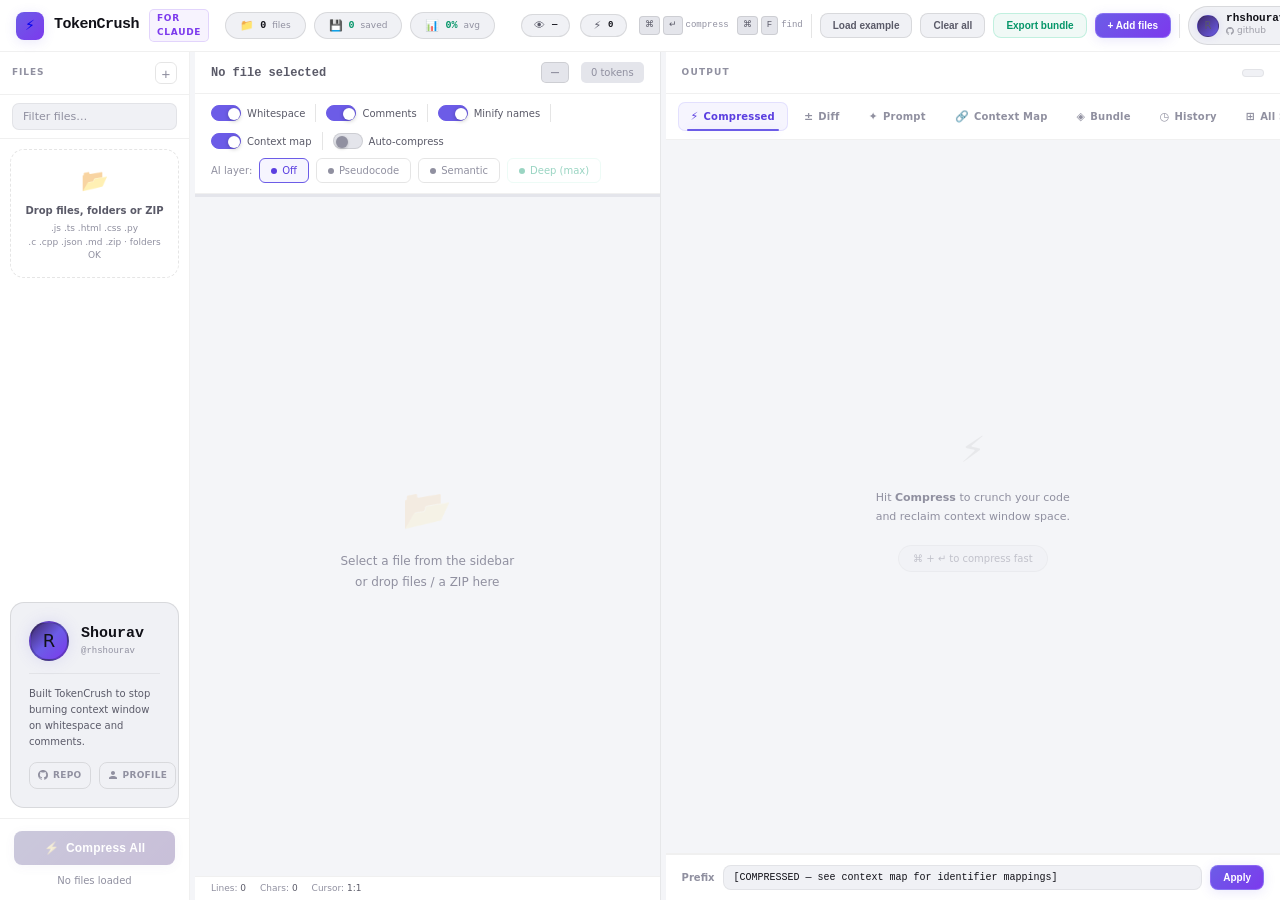
==== commit 44acf74b: "feat: modernize UI with dark-first design system, glowing meters, and floating chat drawer - Complet" ====
--- a/docs/index.html
+++ b/docs/index.html
@@ -16,7 +16,7 @@
 <meta name="viewport" content="width=device-width,initial-scale=1.0">
 <title>TokenCrush — Smart Code Compressor for Claude</title>
 <meta name="description" content="TokenCrush strips whitespace, comments, and bloated identifiers from your code, then optionally lets Claude compress it further — so you can paste more files into a single prompt without burning your context window.">
-<meta name="theme-color" id="themeColorMeta" content="#0b0b0e">
+<meta name="theme-color" id="themeColorMeta" content="#09090c">
 <link rel="icon" href="data:image/svg+xml,%3Csvg xmlns='http://www.w3.org/2000/svg' viewBox='0 0 64 64'%3E%3Crect width='64' height='64' rx='16' fill='%237c6dfa'/%3E%3Ctext x='32' y='44' font-size='34' text-anchor='middle' fill='white'%3E%E2%9A%A1%3C/text%3E%3C/svg%3E">
 <link rel="apple-touch-icon" href="apple-touch-icon.png">
 <meta property="og:type" content="website">
@@ -64,7 +64,7 @@
     <span class="logo-text">TokenCrush</span>
     <span class="logo-badge">FOR CLAUDE</span>
   </a>
-  <button class="sidebar-toggle" onclick="toggleSidebar()" aria-label="Toggle sidebar" title="Toggle sidebar">
+  <button class="sidebar-toggle" type="button" onclick="toggleSidebar()" aria-label="Toggle sidebar" title="Toggle sidebar">
     <svg viewBox="0 0 24 24" fill="none" stroke="currentColor" stroke-width="2">
       <path d="M3 12h18M3 6h18M3 18h18"/>
     </svg>
@@ -72,12 +72,21 @@
 
   <!-- Global session stats -->
   <div class="global-stats hidden" id="globalStats">
-    <div class="hdr-sep"></div>
-    <div class="gs-item">Files: <span class="gs-val" id="gsTotalFiles">0</span></div>
-    <div class="hdr-sep"></div>
-    <div class="gs-item">Saved: <span class="gs-val green" id="gsTotalSaved">0</span> tok</div>
-    <div class="hdr-sep"></div>
-    <div class="gs-item">Avg: <span class="gs-val green" id="gsAvgReduction">0%</span></div>
+    <div class="gs-chip">
+      <span class="gs-chip-icon">📁</span>
+      <span class="gs-chip-val" id="gsTotalFiles">0</span>
+      <span class="gs-chip-lbl">files</span>
+    </div>
+    <div class="gs-chip">
+      <span class="gs-chip-icon">💾</span>
+      <span class="gs-chip-val green" id="gsTotalSaved">0</span>
+      <span class="gs-chip-lbl">saved</span>
+    </div>
+    <div class="gs-chip">
+      <span class="gs-chip-icon">📊</span>
+      <span class="gs-chip-val green" id="gsAvgReduction">0%</span>
+      <span class="gs-chip-lbl">avg</span>
+    </div>
   </div>
 
   <div class="stats-display" id="statsDisplay">
@@ -354,6 +363,18 @@
               <div class="chat-model-size">~300MB · Runs in your browser</div>
             </div>
           </div>
+          <div class="chat-requirements" id="chatRequirements">
+            <div class="chat-req-item" id="reqWebGPU">
+              <span class="chat-req-icon">⏳</span>
+              <span class="chat-req-label">WebGPU</span>
+              <span class="chat-req-status">Checking...</span>
+            </div>
+            <div class="chat-req-item" id="reqMemory">
+              <span class="chat-req-icon">⏳</span>
+              <span class="chat-req-label">Memory</span>
+              <span class="chat-req-status">Checking...</span>
+            </div>
+          </div>
           <button class="btn btn-accent chat-download-btn" id="chatDownloadBtn" type="button" onclick="chatDownloadModel()">Download Model</button>
           <div class="chat-progress hidden" id="chatProgress">
             <div class="chat-progress-track"><div class="chat-progress-fill" id="chatProgressFill"></div></div>
--- a/docs/styles.css
+++ b/docs/styles.css
@@ -6,231 +6,363 @@
   font-display: swap;
 }
 
-/* ── TOKENS ── */
-:root{
-  --bg:#0b0b0e;
-  --surface:#141418;
-  --surface2:#1e1e26;
-  --surface3:#28282f;
-  --border:rgba(255,255,255,0.07);
-  --border2:rgba(255,255,255,0.13);
-  --border3:rgba(255,255,255,0.22);
-  --text:#ededf0;
-  --text2:#a0a0aa;
-  --muted:#606068;
-  --accent:#7c6dfa;
-  --accent2:#a393ff;
-  --accent-dim:rgba(124,109,250,0.12);
-  --lavender:#d3c5f6;
-  --lavender-dim:rgba(211,197,246,0.15);
-  --velvet:#3b2a60;
-  --velvet-dim:rgba(59,42,96,0.20);
-  --green:#3ecf8e;
-  --green-dim:rgba(62,207,142,0.10);
-  --red:#f05252;
-  --amber:#f5a623;
-  --amber-dim:rgba(245,166,35,0.10);
-  --mono:'JetBrains Mono','Fira Code','Cascadia Code',monospace;
-  --radius:8px;
-  --radius-lg:12px;
-  --shadow-card:none;
-  --sidebar-w:228px;
-  --header-h:52px;
-  --out-w:50%;
-}
-:root[data-theme="light"]{
-  --bg:#f4f4f7;
-  --surface:#ffffff;
-  --surface2:#f0f0f3;
-  --surface3:#e6e6ec;
-  --border:rgba(20,20,30,0.08);
-  --border2:rgba(20,20,30,0.14);
-  --border3:rgba(20,20,30,0.26);
-  --text:#14141a;
-  --text2:#55555f;
-  --muted:#84848d;
-  --accent:#5b3fe0;
-  --accent2:#4c2fd1;
-  --accent-dim:rgba(91,63,224,0.08);
-  --lavender:#c0a8f0;
-  --lavender-dim:rgba(192,168,240,0.20);
-  --velvet:#4a3570;
-  --velvet-dim:rgba(74,53,112,0.15);
-  --green:#0c8a57;
-  --green-dim:rgba(12,138,87,0.09);
-  --red:#c4314f;
-  --amber:#9c6500;
-  --amber-dim:rgba(156,101,0,0.09);
-  --shadow-card:0 16px 40px -12px rgba(20,20,30,0.16);
-}
-
-/* ── RESET ── */
+/* ═══════════════════════════════════════════════════════════
+   DESIGN SYSTEM — Dark-first with Zinc/Slate grays,
+   Electric Violet accents, Emerald Green savings
+   ═══════════════════════════════════════════════════════════ */
+:root {
+  /* Surface layers (zinc/slate dark) */
+  --bg:            #0c0d10;
+  --surface:       #13141a;
+  --surface2:      #1a1c24;
+  --surface3:      #23252e;
+  --surface4:      #2c2e38;
+
+  /* Borders */
+  --border:        rgba(255,255,255,0.05);
+  --border2:       rgba(255,255,255,0.08);
+  --border3:       rgba(255,255,255,0.15);
+
+  /* Text */
+  --text:          #eeeef2;
+  --text2:         #9898a6;
+  --muted:         #555563;
+
+  /* Accent — Electric Violet */
+  --accent:        #7c6dfa;
+  --accent2:       #a89dfe;
+  --accent-dim:    rgba(124,109,250,0.08);
+  --accent-glow:   rgba(124,109,250,0.25);
+
+  /* Lavender tints */
+  --lavender:      #d0c4f8;
+  --lavender-dim:  rgba(208,196,248,0.10);
+
+  /* Deep purple surface */
+  --velvet:        #2d1f54;
+  --velvet-dim:    rgba(45,31,84,0.14);
+
+  /* Emerald Green — token savings */
+  --green:         #34d399;
+  --green-dim:     rgba(52,211,153,0.07);
+  --green-glow:    rgba(52,211,153,0.30);
+
+  /* Semantic */
+  --red:           #fb7185;
+  --red-dim:       rgba(251,113,133,0.08);
+  --amber:         #fbbf24;
+  --amber-dim:     rgba(251,191,36,0.08);
+
+  /* AI features — Violet glow */
+  --ai:            #8b5cf6;
+  --ai-dim:        rgba(139,92,246,0.08);
+  --ai-glow:       rgba(139,92,246,0.25);
+
+  /* Typography */
+  --mono:  'JetBrains Mono','Fira Code','Cascadia Code',monospace;
+
+  /* Shape */
+  --radius:        8px;
+  --radius-lg:     14px;
+  --radius-xl:     20px;
+
+  /* Shadows */
+  --shadow-sm:     0 1px 3px rgba(0,0,0,0.25);
+  --shadow-card:   0 8px 32px -8px rgba(0,0,0,0.45);
+  --shadow-glow:   0 0 20px rgba(124,109,250,0.08);
+
+  /* Layout */
+  --sidebar-w:     240px;
+  --header-h:      52px;
+  --out-w:         50%;
+
+  /* Transitions — 200ms ease-in-out */
+  --ease:          cubic-bezier(.4,0,.2,1);
+  --t-fast:        180ms var(--ease);
+  --t-normal:      200ms var(--ease);
+  --t-spring:      320ms cubic-bezier(.34,1.56,.64,1);
+}
+
+/* ── Light theme overrides ── */
+:root[data-theme="light"] {
+  --bg:            #f4f5f8;
+  --surface:       #ffffff;
+  --surface2:      #f0f1f5;
+  --surface3:      #e4e5eb;
+  --surface4:      #d8d9e0;
+
+  --border:        rgba(0,0,0,0.06);
+  --border2:       rgba(0,0,0,0.10);
+  --border3:       rgba(0,0,0,0.18);
+
+  --text:          #111118;
+  --text2:         #5a5a68;
+  --muted:         #9090a0;
+
+  --accent:        #6c5ce7;
+  --accent2:       #5b3fe0;
+  --accent-dim:    rgba(108,92,231,0.06);
+  --accent-glow:   rgba(108,92,231,0.15);
+
+  --lavender:      #b89cf0;
+  --lavender-dim:  rgba(184,156,240,0.12);
+
+  --velvet:        #3d2868;
+  --velvet-dim:    rgba(61,40,104,0.10);
+
+  --green:         #059669;
+  --green-dim:     rgba(5,150,105,0.06);
+  --green-glow:    rgba(5,150,105,0.15);
+
+  --red:           #e11d48;
+  --red-dim:       rgba(225,29,72,0.06);
+  --amber:         #d97706;
+  --amber-dim:     rgba(217,119,6,0.06);
+
+  --ai:            #7c3aed;
+  --ai-dim:        rgba(124,58,237,0.06);
+  --ai-glow:       rgba(124,58,237,0.12);
+
+  --shadow-card:   0 12px 40px -12px rgba(0,0,0,0.12);
+  --shadow-glow:   0 0 20px rgba(108,92,231,0.05);
+}
+
+/* ═══════ RESET ═══════ */
 *{box-sizing:border-box;margin:0;padding:0}
 html,body{height:100%;overflow:hidden}
 body{
   background:var(--bg);color:var(--text);
-  font-family:-apple-system,'Inter',sans-serif;
+  font-family:'Inter',-apple-system,'Segoe UI',system-ui,sans-serif;
   font-size:13px;line-height:1.5;
-}
-
-/* ── TRANSITIONS ── */
+  -webkit-font-smoothing:antialiased;
+  -moz-osx-font-smoothing:grayscale;
+}
+
+/* ═══════ GLOBAL TRANSITIONS ═══════ */
 body,header,.sidebar,.sidebar-header,.sidebar-footer,
 .editor-panel,.editor-header,.controls-bar,.output-panel,
 .out-header,.out-tabs,.stats-bar,.prefix-row,.ctx-drawer,
-.pseudo-bar,.ai-card,.toast,.drop-zone,.file-item,textarea{
-  transition:background-color .2s,border-color .2s,color .2s;
-}
-
-/* ── HEADER ── */
+.pseudo-bar,.ai-card,.toast,.drop-zone,.file-item,textarea,
+.stat-card,.stat-v,.savings-badge,.copy-btn,.gauge-fill{
+  transition:background-color var(--t-normal),border-color var(--t-normal),
+    color var(--t-normal),transform var(--t-normal),box-shadow var(--t-normal);
+}
+
+/* ═══════ ANIMATIONS ═══════ */
+@keyframes fadeSlideIn{
+  from{opacity:0;transform:translateY(8px)}
+  to{opacity:1;transform:translateY(0)}
+}
+@keyframes scaleIn{
+  from{opacity:0;transform:scale(.95)}
+  to{opacity:1;transform:scale(1)}
+}
+@keyframes shimmer{
+  0%{background-position:-200% center}
+  100%{background-position:200% center}
+}
+@keyframes countUp{
+  from{opacity:0;transform:translateY(4px)}
+  to{opacity:1;transform:translateY(0)}
+}
+@keyframes tabActive{
+  from{background-position:0% 100%}
+  to{background-position:100% 100%}
+}
+@keyframes borderGlow{
+  0%,100%{border-color:rgba(124,109,250,0.2);box-shadow:0 0 8px rgba(124,109,250,0.06)}
+  50%{border-color:rgba(124,109,250,0.45);box-shadow:0 0 20px rgba(124,109,250,0.12)}
+}
+@keyframes float{
+  0%,100%{transform:translateY(0)}
+  50%{transform:translateY(-6px)}
+}
+@keyframes pulseRing{
+  0%{transform:scale(1);opacity:.6}
+  100%{transform:scale(1.5);opacity:0}
+}
+@keyframes glowPulse{
+  0%,100%{box-shadow:0 0 14px rgba(124,109,250,0.30)}
+  50%{box-shadow:0 0 28px rgba(124,109,250,0.50)}
+}
+@keyframes meterGlow{
+  0%,100%{box-shadow:0 0 6px rgba(52,211,153,0.3)}
+  50%{box-shadow:0 0 14px rgba(52,211,153,0.5)}
+}
+@keyframes sparkle{
+  0%,100%{opacity:1;transform:scale(1) rotate(0deg)}
+  50%{opacity:.7;transform:scale(1.15) rotate(8deg)}
+}
+
+/* ═══════ HEADER ═══════ */
 header{
   height:var(--header-h);border-bottom:1px solid var(--border);
   display:flex;align-items:center;padding:0 16px;gap:12px;
   flex-shrink:0;position:relative;z-index:50;
   background:var(--surface);
-}
-.logo{display:flex;align-items:center;gap:9px;text-decoration:none}
+  backdrop-filter:blur(20px) saturate(1.2);
+  -webkit-backdrop-filter:blur(20px) saturate(1.2);
+}
+.logo{display:flex;align-items:center;gap:10px;text-decoration:none}
 .logo-icon{
-  width:26px;height:26px;background:var(--accent);border-radius:7px;
-  display:flex;align-items:center;justify-content:center;font-size:13px;flex-shrink:0;
-}
-.logo-text{font-family:'Monr', var(--mono);font-weight:700;font-size:16px;letter-spacing:-.4px;color:var(--text);text-shadow:0 0 12px rgba(211,197,246,0.4)}
+  width:28px;height:28px;background:linear-gradient(135deg,var(--accent),var(--ai));border-radius:8px;
+  display:flex;align-items:center;justify-content:center;font-size:14px;flex-shrink:0;
+  box-shadow:0 2px 12px var(--accent-glow);
+  transition:transform var(--t-spring),box-shadow var(--t-normal);
+}
+.logo:hover .logo-icon{transform:rotate(-8deg) scale(1.05);box-shadow:0 4px 20px var(--accent-glow)}
+.logo-text{font-family:'Monr',var(--mono);font-weight:700;font-size:17px;letter-spacing:-.5px;color:var(--text)}
 .logo-badge{
-  font-size:9px;background:var(--accent-dim);color:var(--accent2);
-  border:1px solid rgba(124,109,250,.25);border-radius:4px;
-  padding:2px 6px;font-weight:600;letter-spacing:.6px;
-}
-.hdr-right{margin-left:auto;display:flex;align-items:center;gap:6px}
+  font-size:9px;background:var(--ai-dim);color:var(--ai);
+  border:1px solid rgba(139,92,246,.2);border-radius:5px;
+  padding:2px 7px;font-weight:700;letter-spacing:.7px;
+}
+.hdr-right{margin-left:auto;display:flex;align-items:center;gap:8px}
+
+/* ═══════ BUTTONS ═══════ */
 .btn{
-  padding:6px 14px;border-radius:var(--radius);border:1px solid rgba(211,197,246,0.3);
-  background:linear-gradient(135deg, var(--velvet-dim), var(--lavender-dim));
-  color:var(--text2);font-size:11px;font-weight:500;
-  cursor:pointer;transition:all .2s;white-space:nowrap;
-  backdrop-filter:blur(12px);
-  box-shadow:0 2px 8px rgba(59,42,96,0.15), inset 0 1px 0 rgba(211,197,246,0.2);
+  padding:7px 16px;border-radius:var(--radius);border:1px solid var(--border2);
+  background:var(--surface2);
+  color:var(--text2);font-size:11px;font-weight:600;
+  cursor:pointer;transition:all var(--t-normal);white-space:nowrap;
   position:relative;overflow:hidden;
+  user-select:none;
 }
 .btn::before{
   content:'';position:absolute;inset:0;
-  background:linear-gradient(135deg, transparent 40%, rgba(211,197,246,0.1) 100%);
-  pointer-events:none;
+  background:linear-gradient(135deg,transparent 40%,rgba(255,255,255,0.03) 100%);
+  pointer-events:none;opacity:0;transition:opacity var(--t-fast);
 }
 .btn:hover{
-  border-color:rgba(211,197,246,0.5);
-  color:var(--text);
-  box-shadow:0 4px 16px rgba(59,42,96,0.25), inset 0 1px 0 rgba(211,197,246,0.3);
+  border-color:var(--border3);color:var(--text);
+  background:var(--surface3);
   transform:translateY(-1px);
+  box-shadow:var(--shadow-sm);
+}
+.btn:hover::before{opacity:1}
+.btn:active:not(:disabled){
+  transform:translateY(0) scale(.97);box-shadow:none;
 }
 .btn-accent{
-  background:linear-gradient(135deg, var(--velvet), var(--accent), var(--accent2));
-  border-color:rgba(211,197,246,0.5);color:#fff;
-  box-shadow:0 0 16px rgba(124,109,250,0.4), 0 2px 8px rgba(59,42,96,0.2);
-  animation:btnGlow 2s ease-in-out infinite;
-}
-@keyframes btnGlow{
-  0%,100%{box-shadow:0 0 16px rgba(124,109,250,0.4), 0 2px 8px rgba(59,42,96,0.2)}
-  50%{box-shadow:0 0 24px rgba(124,109,250,0.6), 0 4px 12px rgba(59,42,96,0.3)}
+  background:linear-gradient(135deg,var(--accent),var(--ai));
+  border-color:rgba(168,157,254,0.4);color:#fff;
+  box-shadow:0 2px 12px var(--accent-glow);
 }
 .btn-accent:hover{
-  border-color:rgba(211,197,246,0.7);
-  box-shadow:0 0 24px rgba(124,109,250,0.6), 0 4px 16px rgba(59,42,96,0.3);
+  background:linear-gradient(135deg,var(--ai),var(--accent));
+  border-color:rgba(168,157,254,0.6);
+  box-shadow:0 4px 24px var(--accent-glow);
   transform:translateY(-1px);
 }
 .btn-green{
-  background:linear-gradient(135deg, rgba(62,207,142,0.1), rgba(62,207,142,0.05));
-  border-color:rgba(62,207,142,0.4);color:var(--green);
+  background:var(--green-dim);
+  border-color:rgba(52,211,153,0.25);color:var(--green);
 }
 .btn-green:hover{
-  border-color:rgba(62,207,142,0.6);
-  box-shadow:0 0 16px rgba(62,207,142,0.3), 0 2px 8px rgba(59,42,96,0.15);
+  border-color:rgba(52,211,153,0.45);
+  box-shadow:0 4px 16px var(--green-glow);
   transform:translateY(-1px);
 }
-.btn-sm{padding:4px 10px;font-size:10px}
-.btn-apply{flex-shrink:0;font-size:10px;padding:6px 12px}
+.btn-sm{padding:5px 11px;font-size:10px}
+.btn-apply{flex-shrink:0;font-size:10px;padding:6px 14px}
 .hidden{display:none}
-.hdr-sep{width:1px;height:22px;background:var(--border2);flex-shrink:0}
-
-/* ── THEME TOGGLE ── */
+.hdr-sep{width:1px;height:24px;background:var(--border2);flex-shrink:0}
+
+/* ═══════ THEME TOGGLE ═══════ */
 .theme-toggle{
-  position:relative;width:44px;height:24px;flex-shrink:0;padding:0;
-  border-radius:13px;border:1px solid rgba(211,197,246,0.3);
-  background:linear-gradient(135deg, var(--velvet-dim), var(--lavender-dim));
-  cursor:pointer;transition:all .2s;
-  backdrop-filter:blur(12px);
-  box-shadow:0 2px 8px rgba(59,42,96,0.15), inset 0 1px 0 rgba(211,197,246,0.2);
-}
-.theme-toggle:hover{border-color:rgba(211,197,246,0.5)}
+  position:relative;width:46px;height:26px;flex-shrink:0;padding:0;
+  border-radius:14px;border:1px solid var(--border2);
+  background:var(--surface2);
+  cursor:pointer;transition:all var(--t-normal);
+}
+.theme-toggle:hover{border-color:var(--border3)}
 .theme-toggle:focus-visible{outline:2px solid var(--accent);outline-offset:2px}
-.theme-toggle .tt-track-icon{position:absolute;top:50%;transform:translateY(-50%);font-size:10px;line-height:1;opacity:.4;transition:opacity .2s;pointer-events:none}
+.theme-toggle .tt-track-icon{position:absolute;top:50%;transform:translateY(-50%);font-size:11px;line-height:1;opacity:.35;transition:opacity var(--t-fast);pointer-events:none}
 .theme-toggle .tt-sun{left:5px}
 .theme-toggle .tt-moon{right:5px}
 .theme-toggle .tt-knob{
-  position:absolute;z-index:1;top:2px;left:2px;width:20px;height:20px;border-radius:50%;
-  background:linear-gradient(135deg, var(--velvet), var(--accent), var(--accent2));
-  box-shadow:0 0 12px rgba(124,109,250,0.6), 0 2px 4px rgba(59,42,96,0.3);
-  transition:transform .25s cubic-bezier(.4,0,.2,1),background-color .2s, box-shadow .2s;
+  position:absolute;z-index:1;top:3px;left:3px;width:20px;height:20px;border-radius:50%;
+  background:linear-gradient(135deg,var(--accent),var(--ai));
+  box-shadow:0 2px 8px var(--accent-glow);
+  transition:transform var(--t-spring),background var(--t-normal),box-shadow var(--t-normal);
 }
 :root[data-theme="light"] .theme-toggle .tt-knob{
   transform:translateX(20px);
-  background:linear-gradient(135deg, var(--velvet), var(--amber), #f5a623);
-  box-shadow:0 0 12px rgba(245,166,35,0.6), 0 2px 4px rgba(59,42,96,0.3);
+  background:linear-gradient(135deg,var(--amber),#f59e0b);
+  box-shadow:0 2px 8px rgba(251,191,36,0.4);
 }
 :root[data-theme="dark"] .theme-toggle .tt-moon{opacity:1}
 :root[data-theme="light"] .theme-toggle .tt-sun{opacity:1}
 
-/* ── LAYOUT ── */
+/* ═══════ LAYOUT ═══════ */
 .workspace{display:flex;height:calc(100vh - var(--header-h))}
 
-/* ── SIDEBAR ── */
+/* ═══════ SIDEBAR ═══════ */
 .sidebar{
   width:var(--sidebar-w);flex-shrink:0;border-right:1px solid var(--border);
   display:flex;flex-direction:column;background:var(--surface);
+  transition:width var(--t-normal);
 }
 .sidebar-header{
-  padding:10px 12px;border-bottom:1px solid var(--border);
-  display:flex;align-items:center;gap:6px;
-}
-.sidebar-title{font-size:10px;font-weight:700;color:var(--muted);text-transform:uppercase;letter-spacing:.8px;flex:1}
+  padding:12px 14px;border-bottom:1px solid var(--border);
+  display:flex;align-items:center;gap:8px;
+}
+.sidebar-title{font-size:10px;font-weight:700;color:var(--muted);text-transform:uppercase;letter-spacing:.9px;flex:1}
 .add-file-btn{
-  width:20px;height:20px;border-radius:5px;border:1px solid var(--border2);
+  width:22px;height:22px;border-radius:6px;border:1px solid var(--border2);
   background:transparent;color:var(--muted);cursor:pointer;
-  display:flex;align-items:center;justify-content:center;font-size:14px;
-  line-height:1;transition:all .15s;
-}
-.add-file-btn:hover{border-color:var(--accent);color:var(--accent2)}
-
-/* ── DROP ZONE ── */
+  display:flex;align-items:center;justify-content:center;font-size:15px;
+  line-height:1;transition:all var(--t-fast);
+}
+.add-file-btn:hover{border-color:var(--accent);color:var(--accent2);background:var(--accent-dim)}
+
+/* ═══════ DROP ZONE ═══════ */
 .drop-zone{
-  margin:10px;border:1.5px dashed var(--border2);border-radius:var(--radius-lg);
-  padding:16px 10px;text-align:center;cursor:pointer;transition:all .2s;flex-shrink:0;
-}
-.drop-zone:hover,.drop-zone.drag-over{border-color:var(--accent);background:var(--accent-dim)}
-.drop-zone .dz-icon{font-size:20px;margin-bottom:6px;opacity:.5}
-.drop-zone p{font-size:10px;color:var(--muted);line-height:1.5}
-.drop-zone strong{color:var(--text2);display:block;font-size:11px;margin-bottom:3px}
+  margin:10px 10px 6px;border:1.5px dashed var(--border2);border-radius:var(--radius-lg);
+  padding:18px 12px;text-align:center;cursor:pointer;transition:all var(--t-normal);flex-shrink:0;
+  position:relative;overflow:hidden;
+}
+.drop-zone::before{
+  content:'';position:absolute;inset:0;
+  background:radial-gradient(circle at 50% 50%,var(--accent-dim) 0%,transparent 70%);
+  opacity:0;transition:opacity var(--t-normal);
+}
+.drop-zone:hover,.drop-zone.drag-over{
+  border-color:var(--accent);background:var(--accent-dim);
+}
+.drop-zone:hover::before,.drop-zone.drag-over::before{opacity:1}
+.drop-zone .dz-icon{font-size:22px;margin-bottom:6px;opacity:.5;position:relative;z-index:1;transition:transform var(--t-spring)}
+.drop-zone:hover .dz-icon{transform:scale(1.15) translateY(-2px)}
+.drop-zone p{font-size:10px;color:var(--muted);line-height:1.5;position:relative;z-index:1}
+.drop-zone strong{color:var(--text2);display:block;font-size:11px;margin-bottom:4px;position:relative;z-index:1}
 .drop-zone input[type=file]{display:none}
 
-/* ── FILE LIST ── */
+/* ═══════ FILE LIST ═══════ */
 .file-list{flex:1;overflow-y:auto;padding:4px 6px}
 .file-list::-webkit-scrollbar{width:3px}
 .file-list::-webkit-scrollbar-thumb{background:var(--border2);border-radius:2px}
+.file-list::-webkit-scrollbar-thumb:hover{background:var(--border3)}
 .file-item{
-  display:flex;align-items:center;gap:7px;padding:7px 8px;
-  border-radius:var(--radius);cursor:pointer;transition:all .15s;
+  display:flex;align-items:center;gap:8px;padding:8px 10px;
+  border-radius:var(--radius);cursor:pointer;transition:all var(--t-fast);
   margin-bottom:2px;position:relative;border:1px solid transparent;
 }
-.file-item:hover{background:var(--surface2)}
-.file-item.active{background:var(--accent-dim);border-color:rgba(124,109,250,.2)}
-.file-item .fi-icon{font-size:13px;flex-shrink:0;width:16px;text-align:center}
+.file-item:hover{background:var(--surface2);transform:translateX(3px)}
+.file-item.active{
+  background:var(--accent-dim);border-color:rgba(124,109,250,.15);
+  box-shadow:inset 3px 0 0 var(--accent);
+}
+.file-item .fi-icon{font-size:14px;flex-shrink:0;width:18px;text-align:center}
 .file-item .fi-name{flex:1;font-size:11px;font-weight:500;white-space:nowrap;overflow:hidden;text-overflow:ellipsis;font-family:var(--mono)}
 .file-item .fi-size{font-size:9px;color:var(--muted);flex-shrink:0}
 .file-item .fi-del{
-  opacity:0;font-size:11px;color:var(--muted);cursor:pointer;padding:2px;
-  border-radius:3px;flex-shrink:0;background:none;border:none;transition:.15s;
+  opacity:0;font-size:11px;color:var(--muted);cursor:pointer;padding:3px;
+  border-radius:4px;flex-shrink:0;background:none;border:none;transition:all var(--t-fast);
 }
 .file-item:hover .fi-del{opacity:1}
-.file-item .fi-del:hover{color:var(--red);background:rgba(240,82,82,.15)}
-.fi-status{width:6px;height:6px;border-radius:50%;flex-shrink:0;transition:background .3s}
-.fi-status.done{background:var(--green)}
+.file-item .fi-del:hover{color:var(--red);background:var(--red-dim)}
+.fi-status{width:7px;height:7px;border-radius:50%;flex-shrink:0;transition:background .3s}
+.fi-status.done{background:var(--green);box-shadow:0 0 8px var(--green-glow)}
 .fi-status.pending{background:var(--muted)}
 .fi-status.processing{background:var(--amber);animation:pulse 1s infinite}
 .fi-status.error{background:var(--red)}
@@ -238,154 +370,173 @@
 
 /* ── FOLDER ITEMS ── */
 .folder-item{
-  display:flex;align-items:center;gap:6px;padding:5px 8px;
-  border-radius:var(--radius);cursor:pointer;transition:all .15s;
+  display:flex;align-items:center;gap:7px;padding:6px 10px;
+  border-radius:var(--radius);cursor:pointer;transition:all var(--t-fast);
   margin-bottom:1px;position:relative;border:1px solid transparent;
   user-select:none;
 }
-.folder-item:hover{background:var(--surface2)}
+.folder-item:hover{background:var(--surface2);transform:translateX(3px)}
 .folder-item.drag-over-folder{border-color:var(--accent);background:var(--accent-dim)}
 .folder-toggle{
   font-size:9px;color:var(--muted);flex-shrink:0;
-  width:12px;text-align:center;transition:transform .15s;
+  width:14px;text-align:center;transition:transform var(--t-fast);
   line-height:1;
 }
 .folder-toggle.open{transform:rotate(90deg)}
-.folder-icon{font-size:13px;flex-shrink:0;width:16px;text-align:center}
+.folder-icon{font-size:14px;flex-shrink:0;width:18px;text-align:center}
 .folder-name{flex:1;font-size:11px;font-weight:600;white-space:nowrap;overflow:hidden;text-overflow:ellipsis;font-family:var(--mono);color:var(--text2)}
 .folder-count{font-size:9px;color:var(--muted);flex-shrink:0}
 .folder-del{
-  opacity:0;font-size:11px;color:var(--muted);cursor:pointer;padding:2px;
-  border-radius:3px;flex-shrink:0;background:none;border:none;transition:.15s;
+  opacity:0;font-size:11px;color:var(--muted);cursor:pointer;padding:3px;
+  border-radius:4px;flex-shrink:0;background:none;border:none;transition:all var(--t-fast);
 }
 .folder-item:hover .folder-del{opacity:1}
-.folder-del:hover{color:var(--red);background:rgba(240,82,82,.15)}
-
-.folder-children{overflow:hidden;transition:max-height .2s cubic-bezier(.4,0,.2,1)}
+.folder-del:hover{color:var(--red);background:var(--red-dim)}
+.folder-children{overflow:hidden;transition:max-height .3s var(--ease)}
 .folder-children.collapsed{max-height:0!important}
-
-.file-item.indented{padding-left:calc(8px + var(--depth,0)*16px)}
-.folder-item.indented{padding-left:calc(8px + var(--depth,0)*16px)}
-
-/* Root-level files (depth 0) keep normal padding */
-.file-item[data-depth="0"]{padding-left:8px}
-.folder-item[data-depth="0"]{padding-left:8px}
-
-/* ── SIDEBAR FOOTER ── */
-.sidebar-footer{border-top:1px solid var(--border);padding:10px 12px;flex-shrink:0}
+.file-item.indented{padding-left:calc(10px + var(--depth,0)*18px)}
+.folder-item.indented{padding-left:calc(10px + var(--depth,0)*18px)}
+.file-item[data-depth="0"]{padding-left:10px}
+.folder-item[data-depth="0"]{padding-left:10px}
+
+/* ═══════ SIDEBAR FOOTER ═══════ */
+.sidebar-footer{border-top:1px solid var(--border);padding:12px 14px;flex-shrink:0}
 .compress-all-btn{
-  width:100%;padding:8px;border-radius:var(--radius);background:var(--accent);
+  width:100%;padding:10px;border-radius:var(--radius);
+  background:linear-gradient(135deg,var(--accent),var(--ai));
   border:none;color:#fff;font-size:12px;font-weight:700;cursor:pointer;
-  transition:all .2s;display:flex;align-items:center;justify-content:center;
-  gap:6px;letter-spacing:.1px;
-}
-.compress-all-btn:hover:not(:disabled){background:var(--accent2);transform:translateY(-1px)}
-.compress-all-btn:active:not(:disabled){transform:translateY(0)}
-.compress-all-btn:disabled{opacity:.4;cursor:not-allowed}
-.file-count-badge{margin-top:6px;text-align:center;font-size:10px;color:var(--muted)}
-
-/* ── GLOBAL STATS BAR (header) ── */
-.global-stats{
-  display:flex;align-items:center;gap:10px;font-size:10px;
-  color:var(--muted);padding:0 2px;
-}
-.gs-item{display:flex;align-items:center;gap:4px;white-space:nowrap}
-.gs-val{color:var(--text2);font-weight:600;font-family:var(--mono)}
-.gs-val.green{color:var(--green)}
-.gs-sep{width:1px;height:12px;background:var(--border2)}
-
-/* ── STATS DISPLAY (header) ── */
-.stats-display{
-  display:flex;align-items:center;gap:8px;margin-left:8px;
-}
+  transition:all var(--t-normal);display:flex;align-items:center;justify-content:center;
+  gap:7px;letter-spacing:.2px;
+  box-shadow:0 2px 12px var(--accent-glow);
+}
+.compress-all-btn:hover:not(:disabled){
+  transform:translateY(-2px);
+  box-shadow:0 6px 24px var(--accent-glow);
+}
+.compress-all-btn:active:not(:disabled){transform:translateY(0) scale(.98)}
+.compress-all-btn:disabled{opacity:.35;cursor:not-allowed;filter:saturate(.4)}
+.file-count-badge{margin-top:8px;text-align:center;font-size:10px;color:var(--muted)}
+
+/* ═══════ GLOBAL STATS (header pill chips) ═══════ */
+.global-stats{display:flex;align-items:center;gap:8px;padding:0 4px}
+.gs-chip{
+  display:flex;align-items:center;gap:6px;
+  padding:5px 14px;border-radius:24px;
+  background:var(--surface2);
+  border:1px solid var(--border2);
+  font-size:10px;color:var(--text2);
+  white-space:nowrap;transition:all var(--t-normal);
+  position:relative;overflow:hidden;
+}
+.gs-chip::before{
+  content:'';position:absolute;inset:0;border-radius:24px;
+  background:linear-gradient(135deg,transparent 40%,rgba(255,255,255,0.02) 100%);
+  pointer-events:none;
+}
+.gs-chip:hover{
+  border-color:var(--border3);
+  transform:translateY(-1px);
+  box-shadow:var(--shadow-sm);
+}
+.gs-chip-icon{font-size:11px;line-height:1}
+.gs-chip-val{font-weight:700;font-family:var(--mono);color:var(--text);transition:color .3s}
+.gs-chip-val.green{color:var(--green)}
+.gs-chip-lbl{color:var(--muted);font-weight:400;font-size:9px}
+
+/* ═══════ STATS DISPLAY (header) ═══════ */
+.stats-display{display:flex;align-items:center;gap:10px;margin-left:10px}
 .stats-chip{
-  display:flex;align-items:center;gap:6px;
-  padding:5px 12px;border-radius:24px;
-  background:linear-gradient(135deg, var(--velvet-dim), var(--lavender-dim));
-  border:1px solid rgba(211,197,246,0.3);
+  display:flex;align-items:center;gap:7px;
+  padding:5px 14px;border-radius:24px;
+  background:var(--surface2);
+  border:1px solid var(--border2);
   font-size:10px;color:var(--text2);
-  white-space:nowrap;transition:all .2s;
-  backdrop-filter:blur(12px);
-  box-shadow:0 2px 8px rgba(59,42,96,0.15), inset 0 1px 0 rgba(211,197,246,0.2);
+  white-space:nowrap;transition:all var(--t-normal);
   position:relative;overflow:hidden;
 }
 .stats-chip::before{
   content:'';position:absolute;inset:0;
-  background:linear-gradient(135deg, transparent 40%, rgba(211,197,246,0.15) 100%);
+  background:linear-gradient(135deg,transparent 40%,rgba(255,255,255,0.02) 100%);
   pointer-events:none;
 }
 .stats-chip:hover{
-  border-color:rgba(211,197,246,0.5);
-  box-shadow:0 4px 16px rgba(59,42,96,0.25), inset 0 1px 0 rgba(211,197,246,0.3);
+  border-color:var(--border3);
   transform:translateY(-1px);
-}
-.stats-chip-icon{font-size:11px;line-height:1;filter:drop-shadow(0 0 4px rgba(211,197,246,0.6))}
-.stats-chip-val{font-weight:700;font-family:var(--mono);color:var(--text);text-shadow:0 0 8px rgba(211,197,246,0.5)}
+  box-shadow:var(--shadow-sm);
+}
+.stats-chip-icon{font-size:11px;line-height:1}
+.stats-chip-val{font-weight:700;font-family:var(--mono);color:var(--text)}
 .stats-chip-lbl{color:var(--muted);font-weight:400}
 
-/* ── EDITOR PANEL ── */
+/* ═══════ EDITOR PANEL ═══════ */
 .editor-panel{flex:1;display:flex;flex-direction:column;min-width:0;border-right:1px solid var(--border)}
 .editor-header{
-  height:40px;border-bottom:1px solid var(--border);display:flex;
-  align-items:center;padding:0 14px;gap:10px;flex-shrink:0;background:var(--surface);
+  height:42px;border-bottom:1px solid var(--border);display:flex;
+  align-items:center;padding:0 16px;gap:12px;flex-shrink:0;background:var(--surface);
 }
 .editor-filename{
   font-size:12px;font-weight:600;font-family:var(--mono);color:var(--text2);
   flex:1;white-space:nowrap;overflow:hidden;text-overflow:ellipsis;
 }
-.lang-badge{font-size:9px;padding:2px 7px;border-radius:4px;font-weight:600;letter-spacing:.5px;text-transform:uppercase}
-.lang-js{background:rgba(245,166,35,.15);color:var(--amber);border:1px solid rgba(245,166,35,.25)}
-.lang-html{background:rgba(240,82,82,.12);color:#f08052;border:1px solid rgba(240,82,82,.2)}
-:root[data-theme="light"] .lang-html{color:#b8401f}
-.lang-css{background:rgba(62,207,142,.12);color:var(--green);border:1px solid rgba(62,207,142,.2)}
-.lang-py{background:rgba(124,109,250,.15);color:var(--accent2);border:1px solid rgba(124,109,250,.25)}
-.lang-c,.lang-cpp{background:rgba(0,150,200,.15);color:#0096c8;border:1px solid rgba(0,150,200,.25)}
+.lang-badge{font-size:9px;padding:3px 8px;border-radius:5px;font-weight:700;letter-spacing:.5px;text-transform:uppercase}
+.lang-js{background:rgba(251,191,36,.10);color:var(--amber);border:1px solid rgba(251,191,36,.18)}
+.lang-html{background:rgba(251,113,133,.08);color:var(--red);border:1px solid rgba(251,113,133,.15)}
+:root[data-theme="light"] .lang-html{color:#dc2626}
+.lang-css{background:rgba(52,211,153,.08);color:var(--green);border:1px solid rgba(52,211,153,.15)}
+.lang-py{background:rgba(124,109,250,.10);color:var(--accent2);border:1px solid rgba(124,109,250,.18)}
+.lang-c,.lang-cpp{background:rgba(56,189,248,.10);color:#38bdf8;border:1px solid rgba(56,189,248,.18)}
 .lang-other{background:var(--surface3);color:var(--muted);border:1px solid var(--border2)}
 .token-pill{
   font-size:10px;color:var(--muted);background:var(--surface3);
-  border-radius:4px;padding:2px 8px;white-space:nowrap;
-  transition:color .2s,background .2s;
+  border-radius:5px;padding:3px 10px;white-space:nowrap;
+  transition:color var(--t-fast),background var(--t-fast);
 }
 .token-pill.warn{color:var(--amber);background:var(--amber-dim)}
-.token-pill.danger{color:var(--red);background:rgba(240,82,82,.1)}
-
-/* ── CONTROLS BAR ── */
-.controls-bar{border-bottom:1px solid var(--border);padding:8px 14px;background:var(--surface);flex-shrink:0}
-.ctrl-row1{display:flex;align-items:center;gap:8px;flex-wrap:wrap}
-.tgl-grp{display:flex;align-items:center;gap:5px}
+.token-pill.danger{color:var(--red);background:var(--red-dim)}
+
+/* ═══════ CONTROLS BAR ═══════ */
+.controls-bar{border-bottom:1px solid var(--border);padding:10px 16px;background:var(--surface);flex-shrink:0}
+.ctrl-row1{display:flex;align-items:center;gap:10px;flex-wrap:wrap}
+.tgl-grp{display:flex;align-items:center;gap:6px}
 .tgl-lbl{font-size:10px;color:var(--text2);white-space:nowrap;user-select:none}
-.tgl{position:relative;width:28px;height:15px;flex-shrink:0}
+.tgl{position:relative;width:30px;height:16px;flex-shrink:0}
 .tgl input{opacity:0;width:0;height:0;position:absolute}
 .tgl-s{
-  position:absolute;inset:0;background:var(--surface3);border-radius:8px;
-  cursor:pointer;border:1px solid var(--border2);transition:.2s;
-}
-.tgl-s:before{content:'';position:absolute;width:11px;height:11px;left:1px;top:1px;background:var(--muted);border-radius:50%;transition:.2s}
+  position:absolute;inset:0;background:var(--surface3);border-radius:9px;
+  cursor:pointer;border:1px solid var(--border2);transition:all var(--t-fast);
+}
+.tgl-s:before{
+  content:'';position:absolute;width:12px;height:12px;left:2px;top:2px;
+  background:var(--muted);border-radius:50%;transition:all var(--t-fast);
+  box-shadow:0 1px 3px rgba(0,0,0,0.2);
+}
 input:checked+.tgl-s{background:var(--accent);border-color:var(--accent)}
-input:checked+.tgl-s:before{transform:translateX(13px);background:#fff}
-.sep{width:1px;height:16px;background:var(--border2);flex-shrink:0}
-.ctrl-row2{display:flex;align-items:center;gap:6px;margin-top:7px;flex-wrap:wrap}
+input:checked+.tgl-s:before{transform:translateX(14px);background:#fff;box-shadow:0 1px 4px rgba(0,0,0,0.25)}
+.sep{width:1px;height:18px;background:var(--border2);flex-shrink:0}
+.ctrl-row2{display:flex;align-items:center;gap:7px;margin-top:8px;flex-wrap:wrap}
 .ai-lbl{font-size:10px;color:var(--muted);white-space:nowrap}
 .spill{
-  font-size:10px;padding:3px 9px;border-radius:5px;border:1px solid var(--border2);
-  color:var(--muted);cursor:pointer;transition:all .15s;
-  display:flex;align-items:center;gap:4px;white-space:nowrap;
-}
+  font-size:10px;padding:4px 11px;border-radius:6px;border:1px solid var(--border2);
+  color:var(--muted);cursor:pointer;transition:all var(--t-fast);
+  display:flex;align-items:center;gap:5px;white-space:nowrap;
+}
+.spill:hover{border-color:var(--border3);color:var(--text2)}
 .spill.active{border-color:var(--accent);color:var(--accent2);background:var(--accent-dim)}
-.spill .sd{width:5px;height:5px;border-radius:50%;background:currentColor;flex-shrink:0}
-.spill[data-s=deep]{color:var(--green);border-color:rgba(62,207,142,.3)}
-.spill[data-s=deep]:not(.active){opacity:.5}
-.spill[data-s=deep].active{background:var(--green-dim);border-color:rgba(62,207,142,.5)}
-
-/* ── TOKEN BUDGET BAR ── */
+.spill .sd{width:6px;height:6px;border-radius:50%;background:currentColor;flex-shrink:0}
+.spill[data-s=deep]{color:var(--green);border-color:rgba(52,211,153,.22)}
+.spill[data-s=deep]:not(.active){opacity:.4}
+.spill[data-s=deep].active{background:var(--green-dim);border-color:rgba(52,211,153,.35)}
+
+/* ═══════ TOKEN BUDGET BAR ═══════ */
 .budget-bar-wrap{
-  height:2px;background:var(--surface3);flex-shrink:0;overflow:hidden;
+  height:3px;background:var(--surface3);flex-shrink:0;overflow:hidden;
   position:relative;
 }
 .budget-bar-fill{
   height:100%;width:0%;
   background:linear-gradient(90deg,var(--green),var(--accent));
   transition:width .4s ease,background .4s;
+  box-shadow:0 0 8px var(--green-glow);
 }
 .budget-bar-fill.warn{background:linear-gradient(90deg,var(--amber),var(--red))}
 .budget-bar-label{
@@ -394,36 +545,38 @@
   pointer-events:none;
 }
 
-/* ── CODE EDITOR ── */
+/* ═══════ CODE EDITOR ═══════ */
 .code-wrap{flex:1;position:relative;overflow:hidden}
+.code-wrap.drag-over{box-shadow:inset 0 0 0 2px var(--accent);background:var(--accent-dim);border-radius:var(--radius)}
 textarea.code-editor{
   position:absolute;inset:0;background:transparent;border:none;
-  color:var(--text);font-family:var(--mono);font-size:12px;line-height:1.7;
-  padding:14px;resize:none;outline:none;tab-size:2;width:100%;height:100%;
-}
+  color:var(--text);font-family:var(--mono);font-size:12.5px;line-height:1.75;
+  padding:16px;resize:none;outline:none;tab-size:2;width:100%;height:100%;
+}
+textarea.code-editor:focus{box-shadow:inset 0 0 0 1px rgba(124,109,250,0.25),0 0 30px rgba(124,109,250,0.04)}
 textarea.code-editor::placeholder{color:var(--muted)}
-.empty-drop{position:absolute;inset:0;display:flex;flex-direction:column;align-items:center;justify-content:center;gap:10px;pointer-events:none}
-.empty-drop .ed-icon{font-size:36px;opacity:.15}
+.empty-drop{position:absolute;inset:0;display:flex;flex-direction:column;align-items:center;justify-content:center;gap:12px;pointer-events:none}
+.empty-drop .ed-icon{font-size:40px;opacity:.12;animation:float 4s ease-in-out infinite}
 .empty-drop p{font-size:12px;color:var(--muted);text-align:center;line-height:1.8}
 
-/* ── LINE / CHAR COUNT PILL ── */
+/* ═══════ LINE / CHAR COUNT PILL ═══════ */
 .editor-meta-row{
-  border-top:1px solid var(--border);padding:4px 14px;
-  background:var(--surface);display:flex;align-items:center;gap:12px;flex-shrink:0;
+  border-top:1px solid var(--border);padding:5px 16px;
+  background:var(--surface);display:flex;align-items:center;gap:14px;flex-shrink:0;
 }
 .em-stat{font-size:9px;color:var(--muted)}
 .em-stat span{color:var(--text2)}
 
-/* ── OUTPUT PANEL ── */
+/* ═══════ OUTPUT PANEL ═══════ */
 .output-panel{
   width:var(--out-w);flex-shrink:0;display:flex;flex-direction:column;
   background:var(--bg);position:relative;
 }
 
-/* ── OUT HEADER ── */
+/* ═══════ OUT HEADER ═══════ */
 .out-header{
-  height:40px;border-bottom:1px solid var(--border);display:flex;
-  align-items:center;padding:0 14px;gap:10px;flex-shrink:0;
+  height:42px;border-bottom:1px solid var(--border);display:flex;
+  align-items:center;padding:0 16px;gap:12px;flex-shrink:0;
   background:var(--surface);
 }
 .out-header-label{
@@ -433,103 +586,109 @@
 .out-filename-pill{
   font-size:10px;color:var(--text2);font-family:var(--mono);
   background:var(--surface2);border:1px solid var(--border);
-  border-radius:4px;padding:2px 8px;max-width:140px;
+  border-radius:5px;padding:3px 10px;max-width:150px;
   white-space:nowrap;overflow:hidden;text-overflow:ellipsis;
 }
 
-/* ── TAB BAR (icon + label pill style) ── */
+/* ═══════ TAB BAR ═══════ */
 .out-tabs{
-  display:flex;gap:2px;padding:6px 10px;border-bottom:1px solid var(--border);
+  display:flex;gap:3px;padding:8px 12px;border-bottom:1px solid var(--border);
   flex-shrink:0;background:var(--surface);overflow-x:auto;
 }
 .out-tabs::-webkit-scrollbar{display:none}
 .out-tab{
   display:flex;align-items:center;gap:5px;
-  padding:5px 10px;border-radius:6px;
+  padding:6px 12px;border-radius:7px;
   font-size:10px;font-weight:600;color:var(--muted);
-  cursor:pointer;transition:all .15s;white-space:nowrap;
+  cursor:pointer;transition:all var(--t-fast);white-space:nowrap;
   border:1px solid transparent;letter-spacing:.2px;
 }
 .out-tab:hover:not(.active){background:var(--surface2);color:var(--text2)}
 .out-tab.active{
   background:var(--accent-dim);color:var(--accent2);
-  border-color:rgba(124,109,250,.22);
+  border-color:rgba(124,109,250,.15);
+  position:relative;
+}
+.out-tab.active::after{
+  content:'';position:absolute;bottom:-1px;left:8px;right:8px;height:2px;
+  background:var(--accent);border-radius:1px;
+  animation:tabActive .3s ease;
+  box-shadow:0 0 10px var(--accent-glow);
 }
 .out-tab .tab-icon{font-size:11px;line-height:1}
 
-/* ── PROGRESS ── */
+/* ═══════ PROGRESS ═══════ */
 .progress-strip{height:2px;background:transparent;flex-shrink:0;overflow:hidden;position:relative}
 .progress-fill{
   height:100%;width:0%;
   background:linear-gradient(90deg,var(--accent),var(--green));
   transition:width .3s;
-  box-shadow:0 0 8px rgba(124,109,250,.6);
-}
-
-/* ── OUTPUT CONTENT ── */
-.out-content{flex:1;overflow:hidden;display:flex;flex-direction:column;position:relative;background:var(--bg)}
-
-/* ── EMPTY STATE ── */
+  box-shadow:0 0 10px var(--accent-glow);
+}
+
+/* ═══════ OUTPUT CONTENT ═══════ */
+.out-content{flex:1;overflow:hidden;display:flex;flex-direction:column;position:relative;background:var(--bg);animation:fadeSlideIn .35s ease}
+
+/* ═══════ EMPTY STATE ═══════ */
 .out-empty{
   position:absolute;inset:0;display:flex;flex-direction:column;
-  align-items:center;justify-content:center;gap:10px;color:var(--muted);
+  align-items:center;justify-content:center;gap:12px;color:var(--muted);
   background:var(--bg);z-index:10;
 }
 .out-empty .oe-icon{
-  font-size:32px;opacity:.15;
-  filter:grayscale(1);
+  font-size:36px;opacity:.12;
+  filter:grayscale(1);animation:float 4s ease-in-out infinite;
 }
 .out-empty p{font-size:11px;color:var(--muted);text-align:center;line-height:1.7}
 .out-empty-hint{
-  font-size:10px;color:var(--muted);opacity:.6;
+  font-size:10px;color:var(--muted);opacity:.5;
   background:var(--surface2);border:1px solid var(--border);
-  border-radius:20px;padding:4px 12px;margin-top:4px;
-}
-
-/* ── CODE OUTPUT ── */
+  border-radius:20px;padding:5px 14px;margin-top:6px;
+}
+
+/* ═══════ CODE OUTPUT ═══════ */
 textarea.out-code{
   flex:1;background:transparent;border:none;
   color:var(--green);
-  font-family:var(--mono);font-size:11.5px;line-height:1.75;
-  padding:16px 16px 16px 16px;resize:none;outline:none;
+  font-family:var(--mono);font-size:12px;line-height:1.8;
+  padding:18px;resize:none;outline:none;
   width:100%;height:100%;
   caret-color:var(--accent);
 }
 
-/* ── DIFF VIEW ── */
+/* ═══════ DIFF VIEW ═══════ */
 .diff-view,.prompt-view,.context-view,.bundle-view,.history-view{
-  flex:1;overflow-y:auto;padding:14px 16px;display:none;
-  font-family:var(--mono);font-size:11px;line-height:1.7;
+  flex:1;overflow-y:auto;padding:16px 18px;display:none;
+  font-family:var(--mono);font-size:11px;line-height:1.75;
 }
 .diff-view.show,.prompt-view.show,.context-view.show,.bundle-view.show,.history-view.show{display:block}
-
 .diff-section-label{
   font-size:9px;font-weight:700;text-transform:uppercase;letter-spacing:.8px;
-  padding:4px 10px;border-radius:4px;margin-bottom:6px;display:inline-flex;
-  align-items:center;gap:5px;
-}
-.diff-section-label.before{background:rgba(240,82,82,.1);color:var(--red)}
-.diff-section-label.after{background:rgba(62,207,142,.1);color:var(--green)}
+  padding:5px 12px;border-radius:5px;margin-bottom:8px;display:inline-flex;
+  align-items:center;gap:6px;
+}
+.diff-section-label.before{background:var(--red-dim);color:var(--red)}
+.diff-section-label.after{background:var(--green-dim);color:var(--green)}
 .diff-line{
-  padding:1px 8px;border-radius:2px;
+  padding:2px 10px;border-radius:3px;
   white-space:pre-wrap;word-break:break-all;
 }
-.diff-line.rem{background:rgba(240,82,82,.06);color:var(--red);border-left:2px solid rgba(240,82,82,.35)}
-.diff-line.add{background:rgba(62,207,142,.06);color:var(--green);border-left:2px solid rgba(62,207,142,.35)}
+.diff-line.rem{background:rgba(251,113,133,.04);color:var(--red);border-left:2px solid rgba(251,113,133,.25)}
+.diff-line.add{background:rgba(52,211,153,.04);color:var(--green);border-left:2px solid rgba(52,211,153,.25)}
 .diff-line.ctx{color:var(--muted)}
 
-/* ── PROMPT VIEW ── */
+/* ═══════ PROMPT VIEW ═══════ */
 .prompt-view{color:var(--text2);white-space:pre-wrap;word-break:break-all}
 
-/* ── BUNDLE VIEW ── */
+/* ═══════ BUNDLE VIEW ═══════ */
 .bundle-view{color:var(--text2)}
 .bundle-file-block{
-  margin-bottom:16px;border:1px solid var(--border);
+  margin-bottom:18px;border:1px solid var(--border);
   border-radius:var(--radius-lg);overflow:hidden;
 }
 .bundle-file-hdr{
   font-size:10px;font-weight:700;color:var(--accent2);
-  letter-spacing:.4px;padding:7px 10px;
+  letter-spacing:.4px;padding:8px 12px;
   background:var(--accent-dim);
   display:flex;justify-content:space-between;align-items:center;
 }
@@ -538,116 +697,145 @@
   font-family:var(--mono);
 }
 .bundle-file-code{
-  font-size:10.5px;color:var(--green);line-height:1.65;
-  padding:10px;background:var(--bg);border-top:1px solid var(--border);
-}
-
-/* ── HISTORY VIEW ── */
+  font-size:11px;color:var(--green);line-height:1.7;
+  padding:12px;background:var(--bg);border-top:1px solid var(--border);
+}
+
+/* ═══════ HISTORY VIEW ═══════ */
 .history-view{color:var(--text2)}
 .hist-entry{
   border:1px solid var(--border);border-radius:var(--radius-lg);
-  margin-bottom:8px;overflow:hidden;transition:border-color .15s;
+  margin-bottom:10px;overflow:hidden;transition:border-color var(--t-fast);
 }
 .hist-entry:hover{border-color:var(--border2)}
 .hist-hdr{
-  padding:8px 12px;background:var(--surface);display:flex;
-  align-items:center;gap:8px;cursor:pointer;font-size:10px;
+  padding:10px 14px;background:var(--surface);display:flex;
+  align-items:center;gap:10px;cursor:pointer;font-size:10px;
 }
 .hist-hdr:hover{background:var(--surface2)}
 .hist-fname{font-family:var(--mono);color:var(--text2);font-size:10px}
 .hist-ts{color:var(--muted);font-size:9px;margin-left:auto;font-family:var(--mono)}
 .hist-badge{
-  font-size:9px;padding:2px 7px;border-radius:20px;
+  font-size:9px;padding:3px 9px;border-radius:20px;
   background:var(--green-dim);color:var(--green);
-  border:1px solid rgba(62,207,142,.2);font-weight:700;
+  border:1px solid rgba(52,211,153,.15);font-weight:700;
 }
 .hist-body{
-  display:none;padding:10px 12px;
+  display:none;padding:12px 14px;
   font-size:10px;font-family:var(--mono);color:var(--green);
   white-space:pre-wrap;word-break:break-all;
-  max-height:120px;overflow-y:auto;
+  max-height:140px;overflow-y:auto;
   background:var(--bg);border-top:1px solid var(--border);
 }
 .hist-body.open{display:block}
 .hist-restore-btn{
-  font-size:9px;padding:3px 8px;border-radius:20px;
+  font-size:9px;padding:4px 10px;border-radius:20px;
   border:1px solid var(--border2);
   background:transparent;color:var(--muted);
-  cursor:pointer;transition:all .15s;
+  cursor:pointer;transition:all var(--t-fast);
 }
 .hist-restore-btn:hover{
   border-color:var(--accent);color:var(--accent2);
   background:var(--accent-dim);
 }
 
-/* ── STATS BLOCK ── */
+/* ═══════ STATS BLOCK ═══════ */
 .stats-bar{
   border-top:1px solid var(--border);
-  padding:12px 14px 10px;background:var(--surface);
+  padding:14px 16px 12px;background:var(--surface);
   display:none;flex-shrink:0;
+  animation:fadeSlideIn .3s ease;
 }
 .stats-grid{
   display:grid;grid-template-columns:1fr 1fr 1fr;
-  gap:8px;margin-bottom:10px;
+  gap:10px;margin-bottom:12px;
 }
 .stat-card{
   background:var(--surface2);border:1px solid var(--border);
-  border-radius:var(--radius);padding:8px 10px;
-  display:flex;flex-direction:column;gap:2px;
-  transition:border-color .2s;
-}
-.stat-card:hover{border-color:var(--border2)}
+  border-radius:var(--radius);padding:10px 12px;
+  display:flex;flex-direction:column;gap:3px;
+  transition:border-color var(--t-fast),box-shadow var(--t-fast),transform var(--t-fast);
+}
+.stat-card:nth-child(1){animation:scaleIn .3s ease backwards}
+.stat-card:nth-child(2){animation:scaleIn .3s ease .08s backwards}
+.stat-card:nth-child(3){animation:scaleIn .3s ease .16s backwards}
+.stat-card:hover{border-color:var(--border2);box-shadow:var(--shadow-glow);transform:translateY(-2px)}
 .stat-v{
-  font-size:17px;font-weight:800;letter-spacing:-.8px;
-  line-height:1;transition:color .3s;font-family:var(--mono);
+  font-size:18px;font-weight:800;letter-spacing:-.8px;
+  line-height:1;transition:color .3s,opacity .4s,transform .4s;font-family:var(--mono);
 }
 .stat-v.g{color:var(--green)}
 .stat-v.a{color:var(--amber)}
 .stat-v.neutral{color:var(--text2)}
 .stat-l{
   font-size:8.5px;color:var(--muted);
-  text-transform:uppercase;letter-spacing:.7px;font-weight:600;
-}
-.stats-bottom-row{display:flex;align-items:center;gap:8px}
-.gauge-wrap{flex:1;display:flex;flex-direction:column;gap:4px}
+  text-transform:uppercase;letter-spacing:.8px;font-weight:700;
+}
+
+/* ── Glowing Meter ── */
+.stats-bottom-row{display:flex;align-items:center;gap:10px}
+.gauge-wrap{flex:1;display:flex;flex-direction:column;gap:5px}
 .gauge-header{display:flex;justify-content:space-between;align-items:center}
 .gauge-lbl{font-size:9px;color:var(--muted)}
 .gauge-pct{font-size:9px;font-weight:700;font-family:var(--mono);color:var(--text2)}
-.gauge-track{height:5px;background:var(--surface3);border-radius:3px;overflow:hidden}
-.gauge-fill{height:100%;border-radius:3px;transition:width .6s cubic-bezier(.4,0,.2,1),background .5s}
-.gauge-fill.low{background:linear-gradient(90deg,var(--green),rgba(62,207,142,.6))}
-.gauge-fill.mid{background:linear-gradient(90deg,var(--amber),rgba(245,166,35,.6))}
-.gauge-fill.high{background:linear-gradient(90deg,var(--red),rgba(240,82,82,.6))}
+.gauge-track{
+  height:8px;background:var(--surface3);border-radius:4px;overflow:hidden;
+  position:relative;
+}
+.gauge-fill{
+  height:100%;border-radius:4px;
+  transition:width .6s cubic-bezier(.4,0,.2,1),background .5s;
+  position:relative;
+}
+.gauge-fill::after{
+  content:'';position:absolute;inset:0;
+  background:inherit;border-radius:inherit;
+  filter:blur(4px);opacity:.5;
+}
+.gauge-fill.low{
+  background:linear-gradient(90deg,#059669,var(--green));
+  box-shadow:0 0 10px var(--green-glow);
+}
+.gauge-fill.mid{
+  background:linear-gradient(90deg,#d97706,var(--amber));
+  box-shadow:0 0 10px rgba(251,191,36,0.3);
+}
+.gauge-fill.high{
+  background:linear-gradient(90deg,#e11d48,var(--red));
+  box-shadow:0 0 10px rgba(251,113,133,0.3);
+}
 .savings-badge{
   background:var(--green-dim);color:var(--green);
-  border:1px solid rgba(62,207,142,.25);
-  border-radius:20px;padding:4px 12px;
+  border:1px solid rgba(52,211,153,.18);
+  border-radius:20px;padding:5px 14px;
   font-size:11px;font-weight:800;white-space:nowrap;
   font-family:var(--mono);
+  box-shadow:0 0 12px var(--green-glow);
 }
 .copy-btn{
-  padding:7px 16px;background:var(--accent);border:none;
+  padding:8px 18px;background:var(--accent);border:none;
   color:#fff;border-radius:var(--radius);font-size:11px;font-weight:700;
-  cursor:pointer;transition:all .15s;white-space:nowrap;
+  cursor:pointer;transition:all var(--t-fast);white-space:nowrap;
   letter-spacing:.1px;
-}
-.copy-btn:hover{background:var(--accent2);transform:translateY(-1px);box-shadow:0 4px 12px rgba(124,109,250,.3)}
+  box-shadow:0 2px 10px var(--accent-glow);
+}
+.copy-btn:hover{background:var(--ai);transform:translateY(-1px);box-shadow:0 4px 16px var(--accent-glow)}
 .copy-btn:active{transform:translateY(0)}
 .copy-btn.ok{
   background:var(--green);
-  box-shadow:0 4px 12px rgba(62,207,142,.25);
-}
-
-/* ── CONTEXT MAP ── */
+  box-shadow:0 4px 16px var(--green-glow);
+}
+
+/* ═══════ CONTEXT MAP ═══════ */
 .ctx-drawer{
   border-top:1px solid var(--border);background:var(--surface);
-  transition:max-height .3s cubic-bezier(.4,0,.2,1);
+  transition:max-height .3s var(--ease);
   overflow:hidden;max-height:0;flex-shrink:0;
 }
-.ctx-drawer.open{max-height:200px}
+.ctx-drawer.open{max-height:220px}
 .ctx-drawer-hdr{
-  padding:7px 14px;display:flex;align-items:center;
-  gap:8px;cursor:pointer;
+  padding:8px 16px;display:flex;align-items:center;
+  gap:10px;cursor:pointer;
 }
 .ctx-drawer-hdr:hover{background:var(--surface2)}
 .ctx-drawer-title{
@@ -656,300 +844,302 @@
 }
 .ctx-badge{
   font-size:9px;background:var(--accent-dim);color:var(--accent2);
-  border-radius:20px;padding:1px 8px;
-  border:1px solid rgba(124,109,250,.2);font-weight:700;
+  border-radius:20px;padding:2px 10px;
+  border:1px solid rgba(124,109,250,.15);font-weight:700;
 }
 .ctx-chev{margin-left:auto;color:var(--muted);font-size:10px}
 .ctx-body{
-  padding:6px 14px 10px;overflow-y:auto;max-height:150px;
-  display:grid;grid-template-columns:repeat(auto-fill,minmax(170px,1fr));gap:4px;
+  padding:8px 16px 12px;overflow-y:auto;max-height:170px;
+  display:grid;grid-template-columns:repeat(auto-fill,minmax(180px,1fr));gap:5px;
 }
 .ctx-item{
-  display:flex;align-items:center;gap:4px;
-  font-size:10px;font-family:var(--mono);padding:3px 6px;
-  background:var(--surface2);border-radius:4px;
+  display:flex;align-items:center;gap:5px;
+  font-size:10px;font-family:var(--mono);padding:4px 8px;
+  background:var(--surface2);border-radius:5px;
   border:1px solid var(--border);
-}
+  transition:all var(--t-fast);
+}
+.ctx-item:hover{border-color:var(--border2);background:var(--surface3)}
 .ctx-from{color:var(--muted);text-decoration:line-through;font-size:9px}
 .ctx-arrow{color:var(--border3);font-size:9px}
 .ctx-to{color:var(--accent2);font-weight:700}
 .ctx-count{color:var(--muted);font-size:8px;margin-left:auto}
 .ctx-tag{
-  font-size:7px;background:var(--accent-dim);border-radius:3px;
-  padding:1px 4px;color:var(--accent2);border:1px solid rgba(124,109,250,.2);
+  font-size:7px;background:var(--accent-dim);border-radius:4px;
+  padding:2px 5px;color:var(--accent2);border:1px solid rgba(124,109,250,.15);
   margin-left:auto;
 }
 
-/* ── PSEUDO BAR ── */
+/* ═══════ PSEUDO BAR ═══════ */
 .pseudo-bar{
   border-top:1px solid var(--border);
   background:var(--surface);
-  padding:10px 14px;display:none;flex-shrink:0;
+  padding:12px 16px;display:none;flex-shrink:0;
   position:relative;overflow:hidden;
 }
 .pseudo-bar::before{
   content:'';position:absolute;left:0;top:0;bottom:0;width:3px;
-  background:linear-gradient(180deg,var(--accent),var(--accent2));
+  background:linear-gradient(180deg,var(--accent),var(--ai));
 }
 .pseudo-bar.show{display:block}
 .pseudo-lbl{
-  font-size:8.5px;text-transform:uppercase;letter-spacing:1px;
-  color:var(--accent2);font-weight:800;margin-bottom:5px;
+  font-size:9px;text-transform:uppercase;letter-spacing:1px;
+  color:var(--ai);font-weight:800;margin-bottom:6px;
 }
 .pseudo-text{
   font-size:11px;color:var(--text2);font-style:italic;
-  line-height:1.65;max-height:80px;overflow-y:auto;
-}
-
-/* ── PREFIX ROW ── */
+  line-height:1.7;max-height:90px;overflow-y:auto;
+}
+
+/* ═══════ PREFIX ROW ═══════ */
 .prefix-row{
-  border-top:1px solid var(--border);padding:8px 14px;
+  border-top:1px solid var(--border);padding:10px 16px;
   background:var(--surface);display:flex;align-items:center;
-  gap:7px;flex-shrink:0;
+  gap:8px;flex-shrink:0;
 }
 .prefix-lbl{font-size:10px;color:var(--muted);white-space:nowrap;font-weight:600}
 .prefix-input{
   flex:1;background:var(--surface2);border:1px solid var(--border);
   border-radius:var(--radius);color:var(--text);font-size:10px;
-  padding:5px 9px;outline:none;font-family:var(--mono);min-width:0;
-  transition:border-color .15s;
+  padding:6px 10px;outline:none;font-family:var(--mono);min-width:0;
+  transition:border-color var(--t-fast);
 }
 .prefix-input:focus{border-color:var(--accent);background:var(--surface3)}
 
-/* ── AI OVERLAY ── */
+/* ═══════ AI OVERLAY ═══════ */
 .ai-overlay{
-  position:fixed;inset:0;background:rgba(0,0,0,.75);display:none;
-  align-items:center;justify-content:center;z-index:999;backdrop-filter:blur(6px);
+  position:fixed;inset:0;background:rgba(0,0,0,.8);display:none;
+  align-items:center;justify-content:center;z-index:999;backdrop-filter:blur(8px);
 }
 .ai-overlay.show{display:flex}
 .ai-card{
-  background:var(--surface);border:1px solid var(--border2);border-radius:16px;
-  padding:32px 36px;width:360px;text-align:center;box-shadow:var(--shadow-card);
+  background:var(--surface);border:1px solid var(--border2);border-radius:18px;
+  padding:36px 40px;width:380px;text-align:center;box-shadow:var(--shadow-card);
 }
 .ai-spin{
-  width:36px;height:36px;border:2.5px solid var(--border2);
+  width:40px;height:40px;border:3px solid var(--border2);
   border-top-color:var(--accent);border-radius:50%;
-  animation:spin .7s linear infinite;margin:0 auto 16px;
+  animation:spin .7s linear infinite;margin:0 auto 18px;
 }
 @keyframes spin{to{transform:rotate(360deg)}}
-.ai-card h3{font-size:14px;font-weight:700;margin-bottom:6px}
+.ai-card h3{font-size:15px;font-weight:700;margin-bottom:8px}
 .ai-card p{color:var(--muted);font-size:12px;line-height:1.6}
-.ai-progress-wrap{margin-top:16px}
-.ai-progress-track{height:3px;background:var(--surface3);border-radius:2px;overflow:hidden;margin-bottom:6px}
+.ai-progress-wrap{margin-top:18px}
+.ai-progress-track{height:4px;background:var(--surface3);border-radius:2px;overflow:hidden;margin-bottom:8px}
 .ai-progress-fill{height:100%;background:var(--accent);border-radius:2px;transition:width .4s}
 .ai-stage{font-size:11px;color:var(--accent2);font-family:var(--mono)}
-.ai-file-list{margin-top:12px;text-align:left;font-size:10px;font-family:var(--mono);color:var(--muted);max-height:80px;overflow-y:auto}
-.ai-file-item{padding:2px 0;display:flex;align-items:center;gap:6px}
+.ai-file-list{margin-top:14px;text-align:left;font-size:10px;font-family:var(--mono);color:var(--muted);max-height:90px;overflow-y:auto}
+.ai-file-item{padding:3px 0;display:flex;align-items:center;gap:7px}
 .ai-file-item.done{color:var(--green)}
 .ai-file-item.active{color:var(--accent2)}
 
-/* ── TOAST ── */
+/* ═══════ TOAST ═══════ */
 .toast{
-  position:fixed;bottom:20px;right:20px;background:var(--surface2);
+  position:fixed;bottom:24px;right:24px;background:var(--surface2);
   border:1px solid var(--border2);border-radius:var(--radius);
-  padding:10px 16px;font-size:12px;color:var(--text);z-index:9999;
-  opacity:0;transform:translateY(8px);transition:all .2s;
+  padding:12px 20px;font-size:12px;color:var(--text);z-index:9999;
+  opacity:0;transform:translateY(12px) scale(.95);transition:all var(--t-normal);
   pointer-events:none;box-shadow:var(--shadow-card);
 }
-.toast.show{opacity:1;transform:translateY(0)}
-.toast.ok{border-color:rgba(62,207,142,.4);color:var(--green)}
-.toast.err{border-color:rgba(240,82,82,.4);color:var(--red)}
-
-/* ── SCROLLBARS ── */
-::-webkit-scrollbar{width:4px;height:4px}
+.toast.show{opacity:1;transform:translateY(0) scale(1)}
+.toast.ok{border-color:rgba(52,211,153,.30);color:var(--green);box-shadow:0 0 24px var(--green-glow)}
+.toast.err{border-color:rgba(251,113,133,.30);color:var(--red);box-shadow:0 0 24px var(--red-dim)}
+
+/* ═══════ SCROLLBARS ═══════ */
+::-webkit-scrollbar{width:5px;height:5px}
 ::-webkit-scrollbar-track{background:transparent}
-::-webkit-scrollbar-thumb{background:var(--border2);border-radius:2px}
-
-/* ── AUTHOR CHIP ── */
+::-webkit-scrollbar-thumb{background:var(--border2);border-radius:3px}
+::-webkit-scrollbar-thumb:hover{background:var(--border3)}
+
+/* ═══════ AUTHOR CHIP ═══════ */
 .author-chip{
-  display:flex;align-items:center;gap:6px;padding:5px 12px 5px 8px;
+  display:flex;align-items:center;gap:7px;padding:6px 14px 6px 8px;
   border-radius:24px;
-  background:linear-gradient(135deg, var(--velvet-dim), var(--lavender-dim));
-  border:1px solid rgba(211,197,246,0.3);
+  background:var(--surface2);
+  border:1px solid var(--border2);
   text-decoration:none;color:var(--text2);font-size:11px;font-weight:500;
-  transition:all .2s;flex-shrink:0;
-  backdrop-filter:blur(12px);
-  box-shadow:0 2px 8px rgba(59,42,96,0.15), inset 0 1px 0 rgba(211,197,246,0.2);
+  transition:all var(--t-normal);flex-shrink:0;
 }
 .author-chip:hover{
-  border-color:rgba(211,197,246,0.5);
-  color:var(--accent2);
-  box-shadow:0 4px 16px rgba(59,42,96,0.25), inset 0 1px 0 rgba(211,197,246,0.3);
-  transform:translateY(-1px);
-}
-.author-chip:hover .ac-avatar{background:linear-gradient(135deg, var(--accent), var(--accent2))}
+  border-color:var(--border3);color:var(--accent2);
+  transform:translateY(-1px);box-shadow:var(--shadow-sm);
+}
+.author-chip:hover .ac-avatar{background:linear-gradient(135deg,var(--accent),var(--ai))}
 .ac-avatar{
-  width:20px;height:20px;border-radius:50%;
-  background:linear-gradient(135deg, var(--velvet), var(--accent));
-  border:1px solid rgba(211,197,246,0.3);
+  width:22px;height:22px;border-radius:50%;
+  background:linear-gradient(135deg,var(--velvet),var(--accent));
+  border:1px solid var(--border2);
   display:flex;align-items:center;justify-content:center;font-size:10px;
-  transition:all .2s;flex-shrink:0;overflow:hidden;
-  box-shadow:0 0 8px rgba(124,109,250,0.4);
+  transition:all var(--t-normal);flex-shrink:0;overflow:hidden;
+  box-shadow:0 0 8px var(--accent-glow);
 }
 .ac-avatar img{width:100%;height:100%;object-fit:cover;border-radius:50%}
-.ac-name{line-height:1;font-family:'Monr', var(--mono);font-weight:600;color:var(--text);text-shadow:0 0 8px rgba(211,197,246,0.3)}
-.ac-gh{font-size:9px;opacity:.6;display:flex;align-items:center;gap:3px}
-
-/* ── SIDEBAR AUTHOR CARD ── */
+.ac-name{line-height:1;font-family:'Monr',var(--mono);font-weight:600;color:var(--text)}
+.ac-gh{font-size:9px;opacity:.55;display:flex;align-items:center;gap:3px}
+
+/* ═══════ SIDEBAR AUTHOR CARD ═══════ */
 .sidebar-author{
-  margin:8px;border-radius:var(--radius-lg);
-  background:linear-gradient(135deg, var(--velvet-dim), var(--lavender-dim));
-  border:1px solid rgba(211,197,246,0.3);
-  padding:16px;display:flex;flex-direction:column;gap:10px;flex-shrink:0;
-  backdrop-filter:blur(12px);
-  box-shadow:0 4px 20px rgba(59,42,96,0.2), inset 0 1px 0 rgba(211,197,246,0.2);
+  margin:10px;border-radius:var(--radius-lg);
+  background:var(--surface2);
+  border:1px solid var(--border2);
+  padding:18px;display:flex;flex-direction:column;gap:12px;flex-shrink:0;
   position:relative;overflow:hidden;
 }
 .sidebar-author::before{
   content:'';position:absolute;inset:0;border-radius:var(--radius-lg);
-  background:linear-gradient(135deg, transparent 40%, rgba(211,197,246,0.1) 100%);
+  background:linear-gradient(135deg,transparent 40%,rgba(255,255,255,0.02) 100%);
   pointer-events:none;
 }
-.sa-top{display:flex;align-items:center;gap:10px}
+.sa-top{display:flex;align-items:center;gap:12px}
 .sa-avatar{
-  width:36px;height:36px;border-radius:50%;
-  background:linear-gradient(135deg, var(--velvet), var(--accent), var(--accent2));
-  border:2px solid rgba(211,197,246,0.4);
-  display:flex;align-items:center;justify-content:center;font-size:16px;
+  width:40px;height:40px;border-radius:50%;
+  background:linear-gradient(135deg,var(--velvet),var(--accent),var(--ai));
+  border:2px solid var(--border3);
+  display:flex;align-items:center;justify-content:center;font-size:18px;
   flex-shrink:0;overflow:hidden;
-  box-shadow:0 0 16px rgba(124,109,250,0.5), inset 0 1px 0 rgba(255,255,255,0.2);
+  box-shadow:0 0 16px var(--accent-glow);
   animation:glowPulse 3s ease-in-out infinite;
-}
-@keyframes glowPulse{
-  0%,100%{box-shadow:0 0 16px rgba(124,109,250,0.5), inset 0 1px 0 rgba(255,255,255,0.2)}
-  50%{box-shadow:0 0 24px rgba(124,109,250,0.7), inset 0 1px 0 rgba(255,255,255,0.3)}
 }
 .sa-avatar img{width:100%;height:100%;object-fit:cover;border-radius:50%}
 .sa-info{flex:1;min-width:0}
-.sa-name{font-family:'Monr', var(--mono);font-size:14px;font-weight:700;color:var(--text);white-space:nowrap;overflow:hidden;text-overflow:ellipsis;text-shadow:0 0 8px rgba(211,197,246,0.3)}
+.sa-name{font-family:'Monr',var(--mono);font-size:15px;font-weight:700;color:var(--text);white-space:nowrap;overflow:hidden;text-overflow:ellipsis}
 .sa-handle{font-size:9px;color:var(--muted);font-family:var(--mono)}
-.sa-bio{font-size:10px;color:var(--text2);line-height:1.5;border-top:1px solid rgba(211,197,246,0.2);padding-top:10px}
-.sa-links{display:flex;gap:6px}
+.sa-bio{font-size:10px;color:var(--text2);line-height:1.6;border-top:1px solid var(--border);padding-top:12px}
+.sa-links{display:flex;gap:8px}
 .sa-link{
-  flex:1;display:flex;align-items:center;justify-content:center;gap:4px;
-  padding:5px 6px;border-radius:var(--radius);border:1px solid var(--border2);
-  background:transparent;color:var(--muted);font-size:9px;font-weight:600;
-  text-decoration:none;transition:all .15s;letter-spacing:.3px;text-transform:uppercase;
+  flex:1;display:flex;align-items:center;justify-content:center;gap:5px;
+  padding:6px 8px;border-radius:var(--radius);border:1px solid var(--border2);
+  background:transparent;color:var(--muted);font-size:9px;font-weight:700;
+  text-decoration:none;transition:all var(--t-fast);letter-spacing:.3px;text-transform:uppercase;
 }
 .sa-link:hover{border-color:var(--accent);color:var(--accent2);background:var(--accent-dim)}
 .sa-link svg{flex-shrink:0}
 
-/* ── KEYBOARD SHORTCUT HINT ── */
+/* ═══════ KEYBOARD SHORTCUT HINT ═══════ */
 .kbd{
-  display:inline-flex;align-items:center;gap:2px;font-size:9px;
+  display:inline-flex;align-items:center;gap:3px;font-size:9px;
   color:var(--muted);font-family:var(--mono);
 }
 .kbd kbd{
-  background:var(--surface3);border:1px solid var(--border2);border-radius:3px;
-  padding:1px 4px;font-size:9px;font-family:var(--mono);color:var(--text2);
-}
-
-/* ── RESIZABLE PANELS ── */
+  background:var(--surface3);border:1px solid var(--border2);border-radius:4px;
+  padding:2px 5px;font-size:9px;font-family:var(--mono);color:var(--text2);
+}
+
+/* ═══════ RESIZABLE PANELS ═══════ */
 .resize-handle{
-  width:4px;flex-shrink:0;cursor:col-resize;background:transparent;
-  transition:background .15s;position:relative;z-index:10;
-}
-.resize-handle:hover,.resize-handle.dragging{background:var(--accent)}
-
-/* ── SEARCH BAR ── */
+  width:5px;flex-shrink:0;cursor:col-resize;background:transparent;
+  transition:background var(--t-fast);position:relative;z-index:10;
+}
+.resize-handle::after{
+  content:'';position:absolute;top:50%;left:50%;transform:translate(-50%,-50%);
+  width:3px;height:24px;border-radius:2px;background:var(--border2);
+  transition:all var(--t-fast);opacity:0;
+}
+.resize-handle:hover{background:rgba(124,109,250,0.06)}
+.resize-handle:hover::after{opacity:1;background:var(--accent)}
+.resize-handle.dragging{background:rgba(124,109,250,0.12)}
+.resize-handle.dragging::after{opacity:1;background:var(--accent);height:40px;box-shadow:0 0 12px var(--accent-glow)}
+
+/* ═══════ SEARCH BAR ═══════ */
 .search-bar{
-  padding:6px 10px;border-bottom:1px solid var(--border);flex-shrink:0;
+  padding:8px 12px;border-bottom:1px solid var(--border);flex-shrink:0;
 }
 .search-input{
   width:100%;background:var(--surface2);border:1px solid var(--border);
-  border-radius:6px;color:var(--text);font-size:11px;padding:4px 8px;
-  outline:none;font-family:inherit;
+  border-radius:7px;color:var(--text);font-size:11px;padding:6px 10px;
+  outline:none;font-family:inherit;transition:border-color var(--t-fast);
 }
 .search-input:focus{border-color:var(--accent)}
 .search-input::placeholder{color:var(--muted)}
 
-/* ── FIND/REPLACE IN EDITOR ── */
+/* ═══════ FIND/REPLACE IN EDITOR ═══════ */
 .find-bar{
-  position:absolute;top:8px;right:8px;z-index:20;
-  background:var(--surface);border:1px solid var(--border2);border-radius:var(--radius);
-  padding:8px 10px;display:none;flex-direction:column;gap:6px;
-  min-width:240px;box-shadow:0 4px 16px rgba(0,0,0,.3);
+  position:absolute;top:10px;right:10px;z-index:20;
+  background:var(--surface);border:1px solid var(--border2);border-radius:var(--radius-lg);
+  padding:10px 12px;display:none;flex-direction:column;gap:7px;
+  min-width:260px;box-shadow:0 8px 32px rgba(0,0,0,.35);
 }
 .find-bar.show{display:flex}
 .find-bar input{
-  background:var(--surface2);border:1px solid var(--border);border-radius:5px;
-  color:var(--text);font-size:11px;padding:3px 7px;outline:none;font-family:var(--mono);
+  background:var(--surface2);border:1px solid var(--border);border-radius:6px;
+  color:var(--text);font-size:11px;padding:5px 9px;outline:none;font-family:var(--mono);
+  transition:border-color var(--t-fast);
 }
 .find-bar input:focus{border-color:var(--accent)}
-.find-row{display:flex;gap:5px;align-items:center}
+.find-row{display:flex;gap:6px;align-items:center}
 .find-info{font-size:9px;color:var(--muted);white-space:nowrap}
 
-/* ── REDUCED MOTION ── */
+/* ═══════ REDUCED MOTION ═══════ */
 @media(prefers-reduced-motion:reduce){
   *{transition:none!important;animation:none!important}
 }
 
-/* ── FOLDER TREE CONNECTOR LINES ── */
+/* ═══════ FOLDER TREE CONNECTOR LINES ═══════ */
 .folder-children{position:relative}
 .folder-children::before{
-  content:'';position:absolute;left:calc(var(--tree-indent,20px) - 8px);
+  content:'';position:absolute;left:calc(var(--tree-indent,22px) - 8px);
   top:0;bottom:6px;width:1px;
   background:var(--border2);pointer-events:none;
 }
 
-/* ── LINE COUNT BADGE on file items ── */
+/* ═══════ LINE COUNT BADGE on file items ═══════ */
 .fi-lines{
   font-size:9px;color:var(--muted);flex-shrink:0;
   font-family:var(--mono);white-space:nowrap;
 }
 
-/* ── PER-FILE TOKEN CHIP in sidebar ── */
+/* ═══════ PER-FILE TOKEN CHIP in sidebar ═══════ */
 .fi-tok{
-  font-size:9px;padding:1px 5px;border-radius:3px;
+  font-size:9px;padding:2px 6px;border-radius:4px;
   background:var(--surface3);color:var(--muted);
   font-family:var(--mono);white-space:nowrap;flex-shrink:0;
   border:1px solid var(--border);
 }
-.fi-tok.compressed{color:var(--green);background:var(--green-dim);border-color:rgba(62,207,142,.2)}
-
-/* ── GLOBAL TOKEN SUMMARY PANEL (sidebar footer) ── */
+.fi-tok.compressed{color:var(--green);background:var(--green-dim);border-color:rgba(52,211,153,.15)}
+
+/* ═══════ GLOBAL TOKEN SUMMARY PANEL (sidebar footer) ═══════ */
 .global-tok-panel{
-  margin:0 0 8px;padding:8px 10px;
+  margin:0 0 10px;padding:10px 12px;
   background:var(--surface2);border:1px solid var(--border);
-  border-radius:var(--radius);display:none;flex-direction:column;gap:5px;
+  border-radius:var(--radius);display:none;flex-direction:column;gap:6px;
 }
 .global-tok-panel.show{display:flex}
 .gtp-title{
-  font-size:9px;font-weight:800;text-transform:uppercase;letter-spacing:.8px;
+  font-size:9px;font-weight:800;text-transform:uppercase;letter-spacing:.9px;
   color:var(--muted);
 }
-.gtp-row{display:flex;align-items:center;gap:6px;font-size:10px}
+.gtp-row{display:flex;align-items:center;gap:7px;font-size:10px}
 .gtp-lbl{color:var(--text2);flex:1}
 .gtp-val{font-family:var(--mono);font-weight:700;color:var(--text2)}
 .gtp-val.green{color:var(--green)}
 .gtp-val.accent{color:var(--accent2)}
-.gtp-divider{height:1px;background:var(--border);margin:2px 0}
-.gtp-lines-row{display:flex;align-items:center;gap:6px;font-size:10px}
-
-/* ── STATS TAB – extended grid (5 cards) ── */
+.gtp-divider{height:1px;background:var(--border);margin:3px 0}
+.gtp-lines-row{display:flex;align-items:center;gap:7px;font-size:10px}
+
+/* ═══════ STATS TAB – extended grid (5 cards) ═══════ */
 .stats-grid-5{
   display:grid;grid-template-columns:1fr 1fr 1fr 1fr 1fr;
-  gap:6px;margin-bottom:10px;
-}
-/* ── GLOBAL STATS TAB ── */
+  gap:8px;margin-bottom:12px;
+}
+/* ═══════ GLOBAL STATS TAB ═══════ */
 .global-stats-tab{
-  padding:12px 14px 10px;background:var(--surface);flex-shrink:0;
+  padding:14px 16px 12px;background:var(--surface);flex-shrink:0;
   display:none;border-top:1px solid var(--border);
 }
 .global-stats-tab.show{display:block}
 .gst-section-title{
-  font-size:9px;font-weight:800;text-transform:uppercase;letter-spacing:.8px;
-  color:var(--muted);margin-bottom:8px;
+  font-size:9px;font-weight:800;text-transform:uppercase;letter-spacing:.9px;
+  color:var(--muted);margin-bottom:10px;
 }
 .gst-file-table{width:100%;border-collapse:collapse;font-size:9.5px;font-family:var(--mono)}
 .gst-file-table th{
   text-align:left;color:var(--muted);font-size:8.5px;text-transform:uppercase;
-  letter-spacing:.6px;padding:3px 5px;border-bottom:1px solid var(--border);
+  letter-spacing:.7px;padding:4px 6px;border-bottom:1px solid var(--border);
   font-weight:700;
 }
 .gst-file-table td{
-  padding:4px 5px;color:var(--text2);border-bottom:1px solid var(--border);
-  white-space:nowrap;overflow:hidden;text-overflow:ellipsis;max-width:120px;
+  padding:5px 6px;color:var(--text2);border-bottom:1px solid var(--border);
+  white-space:nowrap;overflow:hidden;text-overflow:ellipsis;max-width:130px;
 }
 .gst-file-table td.num{text-align:right;color:var(--text)}
 .gst-file-table td.green{color:var(--green)}
@@ -961,62 +1151,82 @@
 .gst-file-table .pending-cell{color:var(--muted);font-style:italic}
 /* folder-tree panel */
 .folder-tree-section{
-  margin-top:10px;border:1px solid var(--border);border-radius:var(--radius);
+  margin-top:12px;border:1px solid var(--border);border-radius:var(--radius);
   overflow:hidden;
 }
 .folder-tree-hdr{
-  padding:5px 10px;background:var(--surface2);
+  padding:6px 12px;background:var(--surface2);
   font-size:9px;font-weight:800;text-transform:uppercase;
-  letter-spacing:.8px;color:var(--muted);
+  letter-spacing:.9px;color:var(--muted);
 }
 .folder-tree-body{
-  padding:8px 10px;font-size:10px;font-family:var(--mono);
-  color:var(--text2);line-height:1.9;background:var(--bg);
+  padding:10px 12px;font-size:10px;font-family:var(--mono);
+  color:var(--text2);line-height:2;background:var(--bg);
   white-space:pre;overflow-x:auto;
 }
 .ftr-folder{color:var(--accent2);font-weight:600}
 .ftr-file{color:var(--text2)}
 .ftr-meta{color:var(--muted);font-size:9px}
 
-/* ── DRAG OVERLAY ── */
+/* ═══════ DRAG OVERLAY ═══════ */
 .drag-overlay{
   position:fixed;inset:0;z-index:10000;
-  background:rgba(12,12,18,.85);backdrop-filter:blur(8px);
+  background:rgba(12,13,16,.88);backdrop-filter:blur(12px);
   display:none;align-items:center;justify-content:center;
   pointer-events:none;
 }
 .drag-overlay.show{display:flex}
 .drag-overlay-inner{text-align:center}
-.drag-overlay-icon{font-size:56px;margin-bottom:12px;animation:dragBounce 1s ease-in-out infinite}
-.drag-overlay-text{font-size:18px;font-weight:700;color:#fff;margin-bottom:6px}
+.drag-overlay-icon{font-size:60px;margin-bottom:14px;animation:dragBounce 1s ease-in-out infinite}
+.drag-overlay-text{font-size:20px;font-weight:700;color:#fff;margin-bottom:8px}
 .drag-overlay-sub{font-size:12px;color:var(--muted);font-family:var(--mono)}
-@keyframes dragBounce{0%,100%{transform:translateY(0)}50%{transform:translateY(-8px)}}
-
-/* ── CHAT PANEL ── */
+@keyframes dragBounce{0%,100%{transform:translateY(0)}50%{transform:translateY(-10px)}}
+
+/* ═══════════════════════════════════════════════════════════
+   CHAT PANEL — Floating Drawer Redesign
+   ═══════════════════════════════════════════════════════════ */
 .chat-panel{
-  flex:1;display:flex;flex-direction:column;overflow:hidden;
+  display:flex;flex-direction:column;overflow:hidden;
   background:var(--bg);
 }
 .chat-panel.hidden{display:none !important}
 
 .chat-status{
-  padding:12px 14px;border-bottom:1px solid var(--border);
+  padding:14px 16px;border-bottom:1px solid var(--border);
   background:var(--surface);flex-shrink:0;
 }
-.chat-model-info{display:flex;align-items:center;gap:10px;margin-bottom:8px}
-.chat-model-icon{font-size:24px;flex-shrink:0}
+.chat-model-info{display:flex;align-items:center;gap:12px;margin-bottom:10px}
+.chat-model-icon{font-size:28px;flex-shrink:0}
 .chat-model-details{flex:1;min-width:0}
-.chat-model-name{font-size:12px;font-weight:700;color:var(--text)}
+.chat-model-name{font-size:13px;font-weight:700;color:var(--text)}
 .chat-model-size{font-size:10px;color:var(--muted)}
-.chat-download-btn{width:100%;padding:8px;font-size:12px;font-weight:700}
-
-.chat-progress{margin-top:8px}
-.chat-progress-track{height:4px;background:var(--surface3);border-radius:2px;overflow:hidden;margin-bottom:4px}
-.chat-progress-fill{height:100%;background:var(--accent);border-radius:2px;transition:width .3s;width:0}
+.chat-download-btn{width:100%;padding:10px;font-size:12px;font-weight:700}
+
+.chat-requirements{
+  display:flex;flex-direction:column;gap:5px;
+  margin:10px 0;padding:10px;
+  background:var(--surface2);border:1px solid var(--border);
+  border-radius:var(--radius);
+}
+.chat-req-item{
+  display:flex;align-items:center;gap:7px;
+  font-size:10px;
+}
+.chat-req-icon{font-size:12px;flex-shrink:0}
+.chat-req-label{color:var(--text2);font-weight:600;min-width:65px}
+.chat-req-status{color:var(--muted);font-family:var(--mono)}
+.chat-req-item.ok .chat-req-icon{content:'✓'}
+.chat-req-item.ok .chat-req-status{color:var(--green)}
+.chat-req-item.warn .chat-req-status{color:var(--amber)}
+.chat-req-item.fail .chat-req-status{color:var(--red)}
+
+.chat-progress{margin-top:10px}
+.chat-progress-track{height:5px;background:var(--surface3);border-radius:3px;overflow:hidden;margin-bottom:5px}
+.chat-progress-fill{height:100%;background:linear-gradient(90deg,var(--accent),var(--ai));border-radius:3px;transition:width .3s;width:0;box-shadow:0 0 8px var(--accent-glow)}
 .chat-progress-text{font-size:10px;color:var(--accent2);font-family:var(--mono);text-align:center}
 
 .chat-context-bar{
-  display:none;align-items:center;gap:6px;padding:6px 14px;
+  display:none;align-items:center;gap:7px;padding:7px 16px;
   background:var(--surface2);border-bottom:1px solid var(--border);
   font-size:10px;flex-shrink:0;
 }
@@ -1028,30 +1238,34 @@
 }
 
 .chat-messages{
-  flex:1;overflow-y:auto;padding:14px;
-  display:flex;flex-direction:column;gap:10px;
+  flex:1;overflow-y:auto;padding:16px;
+  display:flex;flex-direction:column;gap:12px;
+  min-height:0;
 }
 .chat-messages::-webkit-scrollbar{width:3px}
 .chat-messages::-webkit-scrollbar-thumb{background:var(--border2);border-radius:2px}
 
 .chat-welcome{
-  flex:1;display:flex;flex-direction:column;
+  display:flex;flex-direction:column;
   align-items:center;justify-content:center;
-  text-align:center;gap:6px;padding:20px;
-}
-.chat-welcome-icon{font-size:36px;opacity:.2}
+  text-align:center;gap:8px;padding:48px 24px;
+}
+.chat-welcome-icon{font-size:40px;opacity:.18}
 .chat-welcome p{font-size:12px;color:var(--muted);line-height:1.6}
-.chat-welcome-sub{font-size:10px;opacity:.6}
+.chat-welcome-sub{font-size:10px;opacity:.55}
 
 .chat-msg{
-  max-width:90%;padding:10px 14px;border-radius:12px;
-  font-size:12px;line-height:1.65;word-wrap:break-word;
-  white-space:pre-wrap;animation:msgIn .2s ease;
-}
-@keyframes msgIn{from{opacity:0;transform:translateY(4px)}to{opacity:1;transform:translateY(0)}}
+  max-width:90%;padding:12px 16px;border-radius:14px;
+  font-size:12px;line-height:1.7;word-wrap:break-word;
+  white-space:pre-wrap;animation:msgIn .25s ease;
+}
+@keyframes msgIn{from{opacity:0;transform:translateY(6px)}to{opacity:1;transform:translateY(0)}}
 .chat-msg.user{
-  align-self:flex-end;background:var(--accent);color:#fff;
+  align-self:flex-end;
+  background:linear-gradient(135deg,var(--accent),var(--ai));
+  color:#fff;
   border-bottom-right-radius:4px;
+  box-shadow:0 2px 12px var(--accent-glow);
 }
 .chat-msg.assistant{
   align-self:flex-start;background:var(--surface2);
@@ -1059,192 +1273,286 @@
   border-bottom-left-radius:4px;
 }
 .chat-msg.assistant code{
-  background:var(--surface3);padding:1px 4px;border-radius:3px;
+  background:var(--surface3);padding:2px 5px;border-radius:4px;
   font-family:var(--mono);font-size:11px;
 }
 .chat-msg.assistant pre{
-  background:var(--bg);border:1px solid var(--border);border-radius:6px;
-  padding:8px 10px;margin:6px 0;overflow-x:auto;
-  font-family:var(--mono);font-size:10.5px;line-height:1.6;
+  background:var(--surface);border:1px solid var(--border2);border-radius:8px;
+  padding:10px 12px;margin:8px 0;overflow-x:auto;
+  font-family:var(--mono);font-size:11px;line-height:1.65;
+  position:relative;
 }
 .chat-msg.system{
   align-self:center;background:transparent;color:var(--muted);
-  font-size:10px;padding:4px 8px;font-style:italic;
+  font-size:10px;padding:5px 10px;font-style:italic;
 }
 .chat-msg.readme{
   align-self:stretch;background:var(--surface2);
-  border:1px solid var(--border);border-radius:10px;
-  font-family:var(--mono);font-size:11px;line-height:1.65;
+  border:1px solid var(--border);border-radius:12px;
+  font-family:var(--mono);font-size:11px;line-height:1.7;
 }
 .chat-msg.readme .readme-header{
   display:flex;align-items:center;justify-content:space-between;
-  padding:8px 12px;border-bottom:1px solid var(--border);
-  background:var(--accent-dim);border-radius:10px 10px 0 0;
-}
-.chat-msg.readme .readme-header span{font-size:10px;font-weight:700;color:var(--accent2)}
-.chat-msg.readme .readme-body{padding:12px;color:var(--text2);white-space:pre-wrap}
-
-.chat-typing{display:flex;gap:4px;padding:4px 0}
+  padding:10px 14px;border-bottom:1px solid var(--border);
+  background:var(--ai-dim);border-radius:12px 12px 0 0;
+}
+.chat-msg.readme .readme-header span{font-size:10px;font-weight:700;color:var(--ai)}
+.chat-msg.readme .readme-body{padding:14px;color:var(--text2);white-space:pre-wrap}
+
+.chat-typing{display:flex;gap:5px;padding:5px 0}
 .chat-typing span{
-  width:6px;height:6px;border-radius:50%;background:var(--muted);
+  width:7px;height:7px;border-radius:50%;background:var(--muted);
   animation:typingDot 1.4s ease-in-out infinite;
 }
 .chat-typing span:nth-child(2){animation-delay:.2s}
 .chat-typing span:nth-child(3){animation-delay:.4s}
 @keyframes typingDot{0%,60%,100%{opacity:.3;transform:scale(.8)}30%{opacity:1;transform:scale(1)}}
 
+/* ── Code block copy icon ── */
+.chat-code-wrap{position:relative}
+.chat-code-wrap .code-copy-btn{
+  position:absolute;top:6px;right:6px;
+  width:24px;height:24px;border-radius:4px;
+  background:var(--surface3);border:1px solid var(--border2);
+  color:var(--muted);cursor:pointer;
+  display:flex;align-items:center;justify-content:center;
+  font-size:10px;transition:all var(--t-fast);opacity:0;
+}
+.chat-code-wrap:hover .code-copy-btn{opacity:1}
+.chat-code-wrap .code-copy-btn:hover{background:var(--accent);color:#fff;border-color:var(--accent)}
+.chat-code-wrap .code-copy-btn.copied{background:var(--green);color:#fff;border-color:var(--green)}
+
 .chat-input-area{
-  border-top:1px solid var(--border);padding:10px 14px;
+  border-top:1px solid var(--border);padding:12px 16px;
   background:var(--surface);flex-shrink:0;
 }
-.chat-input-row{display:flex;gap:6px;align-items:flex-end}
+.chat-input-row{display:flex;gap:8px;align-items:flex-end}
 .chat-input{
   flex:1;background:var(--surface2);border:1px solid var(--border);
   border-radius:var(--radius);color:var(--text);font-size:12px;
-  padding:8px 10px;outline:none;font-family:inherit;
-  resize:none;min-height:36px;max-height:120px;line-height:1.5;
-  transition:border-color .15s;
-}
-.chat-input:focus{border-color:var(--accent)}
+  padding:10px 12px;outline:none;font-family:inherit;
+  resize:none;min-height:40px;max-height:130px;line-height:1.5;
+  transition:border-color var(--t-fast);
+}
+.chat-input:focus{border-color:var(--accent);box-shadow:0 0 0 2px var(--accent-dim)}
 .chat-input::placeholder{color:var(--muted)}
 .chat-send-btn{
-  width:36px;height:36px;border-radius:var(--radius);border:none;
-  background:var(--accent);color:#fff;cursor:pointer;
+  width:40px;height:40px;border-radius:var(--radius);border:none;
+  background:linear-gradient(135deg,var(--accent),var(--ai));color:#fff;cursor:pointer;
   display:flex;align-items:center;justify-content:center;
-  flex-shrink:0;transition:all .15s;
-}
-.chat-send-btn:hover:not(:disabled){background:var(--accent2)}
-.chat-send-btn:disabled{opacity:.3;cursor:not-allowed}
+  flex-shrink:0;transition:all var(--t-fast);
+  box-shadow:0 2px 10px var(--accent-glow);
+}
+.chat-send-btn:hover:not(:disabled){
+  background:linear-gradient(135deg,var(--ai),var(--accent));
+  transform:translateY(-1px);box-shadow:0 4px 16px var(--accent-glow);
+}
+.chat-send-btn:disabled{opacity:.25;cursor:not-allowed}
 .chat-input-actions{
-  display:flex;gap:6px;margin-top:6px;justify-content:flex-end;
-}
-
-/* ── RESPONSIVE BREAKPOINTS ── */
+  display:flex;gap:7px;margin-top:8px;justify-content:flex-end;
+}
+
+/* ── Generate README sparkle button ── */
+.chat-readme-btn{
+  position:relative;
+  background:linear-gradient(135deg,var(--ai),var(--accent));
+  border:none;color:#fff;
+  box-shadow:0 2px 12px var(--ai-glow);
+  overflow:visible;
+}
+.chat-readme-btn:hover:not(:disabled){
+  box-shadow:0 4px 20px var(--ai-glow);
+  transform:translateY(-1px);
+}
+.chat-readme-btn .sparkle-icon{
+  display:inline-block;
+  animation:sparkle 2s ease-in-out infinite;
+  margin-right:4px;
+}
+.chat-readme-btn:disabled{opacity:.35;cursor:not-allowed;filter:saturate(.4)}
+
+/* ═══════════════════════════════════════════════════════════
+   RESPONSIVE BREAKPOINTS
+   ═══════════════════════════════════════════════════════════ */
 @media (max-width: 1440px) {
-  :root { --sidebar-w: 200px; --out-w: 45%; }
+  :root { --sidebar-w: 210px; --out-w: 46%; }
   .sidebar-title { font-size: 9px; }
-  .drop-zone { padding: 12px 8px; }
+  .drop-zone { padding: 14px 10px; }
   .drop-zone strong { font-size: 10px; }
   .drop-zone p { font-size: 9px; }
 }
 
 @media (max-width: 1280px) {
-  :root { --sidebar-w: 180px; --out-w: 48%; }
-  .logo-text { font-size: 14px; }
-  .sidebar-header { padding: 8px 10px; }
-  .stats-chip { padding: 4px 10px; font-size: 9px; }
+  :root { --sidebar-w: 190px; --out-w: 48%; }
+  .logo-text { font-size: 15px; }
+  .sidebar-header { padding: 10px 12px; }
+  .stats-chip { padding: 4px 12px; font-size: 9px; }
   .stats-chip-lbl { display: none; }
-  .btn { padding: 5px 10px; font-size: 10px; }
+  .btn { padding: 6px 12px; font-size: 10px; }
 }
 
 @media (max-width: 1024px) {
-  :root { --sidebar-w: 0; --out-w: 100%; --header-h: 48px; }
-  .sidebar { 
-    position: fixed; left: 0; top: var(--header-h); bottom: 0; 
-    z-index: 100; transform: translateX(-100%); 
-    transition: transform .3s ease; box-shadow: 4px 0 24px rgba(0,0,0,0.4);
+  :root { --sidebar-w: 0; --out-w: 100%; --header-h: 50px; }
+  .sidebar {
+    position: fixed; left: 0; top: var(--header-h); bottom: 0;
+    z-index: 100; transform: translateX(-100%);
+    transition: transform .35s var(--ease); box-shadow: 8px 0 40px rgba(0,0,0,0.5);
   }
   .sidebar.open { transform: translateX(0); }
+  .sidebar.open .sidebar-header { animation: fadeSlideIn .3s ease .1s both; }
+  .sidebar.open .file-list { animation: fadeSlideIn .3s ease .15s both; }
+  .sidebar.open .sidebar-footer { animation: fadeSlideIn .3s ease .2s both; }
+  .sidebar.open .sidebar-author { animation: fadeSlideIn .3s ease .25s both; }
   .workspace { height: calc(100vh - var(--header-h)); }
   .resize-handle#rh1 { display: none; }
   .sidebar-header { justify-content: space-between; }
   .sidebar-toggle { display: flex !important; }
-  .logo-text { font-size: 13px; }
+  .logo-text { font-size: 14px; }
   .logo-badge { display: none; }
   .global-stats { display: none !important; }
   .stats-display { margin-left: 0; }
-  .stats-chip { padding: 4px 8px; }
-  .hdr-right { gap: 4px; }
+  .stats-chip { padding: 4px 10px; }
+  .hdr-right { gap: 5px; }
   .kbd { display: none; }
 }
 
 @media (max-width: 768px) {
-  :root { --header-h: 44px; }
+  :root { --header-h: 46px; }
   html, body { font-size: 12px; }
-  header { padding: 0 8px; }
-  .editor-header { padding: 0 10px; height: 36px; }
-  .controls-bar { padding: 6px 10px; gap: 8px; flex-wrap: wrap; }
-  .tgl-grp { gap: 4px; }
+  header { padding: 0 10px; }
+  .editor-header { padding: 0 12px; height: 38px; }
+  .controls-bar { padding: 8px 12px; gap: 10px; flex-wrap: wrap; }
+  .tgl-grp { gap: 5px; }
   .tgl-lbl { font-size: 9px; }
   .sep { display: none; }
-  .out-header { padding: 0 10px; height: 36px; }
-  .out-tabs { padding: 4px 8px; gap: 2px; }
-  .out-tab { padding: 4px 8px; font-size: 9px; }
+  .out-header { padding: 0 12px; height: 38px; }
+  .out-tabs { padding: 5px 10px; gap: 3px; }
+  .out-tab { padding: 5px 10px; font-size: 9px; }
   .out-tab .tab-icon { font-size: 10px; }
-  .stats-bar { padding: 8px 10px; }
-  .stats-grid { gap: 8px; }
-  .stat-card { padding: 6px 8px; }
-  .stat-v { font-size: 14px; }
+  .stats-bar { padding: 10px 12px; }
+  .stats-grid { gap: 10px; }
+  .stat-card { padding: 8px 10px; }
+  .stat-v { font-size: 15px; }
   .stat-l { font-size: 8px; }
   .gauge-wrap { display: none; }
   .savings-badge { display: none; }
-  .copy-btn { padding: 4px 8px; font-size: 9px; }
-  .prefix-row { padding: 6px 10px; flex-wrap: wrap; gap: 6px; }
-  .prefix-input { flex: 1; min-width: 120px; font-size: 10px; padding: 4px 8px; }
-  .btn-apply { font-size: 9px; padding: 4px 8px; }
-  .ctx-drawer-hdr { padding: 6px 10px; }
-  .ctx-body { padding: 4px 10px 8px; grid-template-columns: 1fr; }
-  .chat-panel { padding: 10px; }
-  .chat-messages { gap: 8px; }
+  .copy-btn { padding: 5px 10px; font-size: 9px; }
+  .prefix-row { padding: 8px 12px; flex-wrap: wrap; gap: 7px; }
+  .prefix-input { flex: 1; min-width: 130px; font-size: 10px; padding: 5px 9px; }
+  .btn-apply { font-size: 9px; padding: 5px 10px; }
+  .ctx-drawer-hdr { padding: 7px 12px; }
+  .ctx-body { padding: 5px 12px 10px; grid-template-columns: 1fr; }
+  .chat-panel { padding: 12px; }
+  .chat-messages { gap: 10px; }
   .chat-msg { font-size: 11px; }
-  .chat-input-area { padding: 8px 10px; }
-  .chat-input { font-size: 11px; padding: 6px 8px; }
-  .chat-send-btn { width: 32px; height: 32px; }
-  .sidebar-author { margin: 6px; padding: 12px; }
-  .sa-name { font-size: 12px; }
+  .chat-input-area { padding: 10px 12px; }
+  .chat-input { font-size: 11px; padding: 8px 10px; }
+  .chat-send-btn { width: 36px; height: 36px; }
+  .sidebar-author { margin: 8px; padding: 14px; }
+  .sa-name { font-size: 13px; }
+}
+
+@media (max-width: 640px) {
+  .global-stats { gap: 5px; }
+  .gs-chip { padding: 4px 10px; font-size: 9px; gap: 5px; }
+  .gs-chip-icon { font-size: 10px; }
+  .gs-chip-lbl { display: none; }
+  .stats-display { gap: 5px; }
+  .stats-chip { padding: 4px 10px; font-size: 9px; }
+  .stats-chip-lbl { display: none; }
+  .btn { padding: 5px 10px; font-size: 9px; }
+  .btn-green { display: none; }
+  .out-tabs { gap: 2px; padding: 4px 8px; }
+  .out-tab { padding: 4px 8px; font-size: 9px; gap: 3px; }
+  .out-tab .tab-icon { font-size: 9px; }
+  .hdr-right { gap: 4px; }
 }
 
 @media (max-width: 480px) {
-  :root { --header-h: 40px; }
-  header { padding: 0 6px; }
+  :root { --header-h: 42px; }
+  header { padding: 0 8px; gap: 8px; }
+  .logo { gap: 7px; }
   .logo-text { font-size: 12px; }
-  .sidebar { width: 100vw; max-width: 280px; }
-  .editor-panel { border-right: none; }
-  .output-panel { border-left: 1px solid var(--border); }
+  .logo-icon { width: 24px; height: 24px; border-radius: 7px; font-size: 12px; }
+  .sidebar { width: 100vw; max-width: 300px; }
+  .editor-panel { border-right: none; flex: 1; min-height: 0; }
+  .output-panel { border-left: 1px solid var(--border); flex: 1; min-height: 0; width: 100%; }
   .workspace { flex-direction: column; }
-  .resize-handle#rh2 { 
-    width: 100%; height: 4px; cursor: row-resize; 
+  .resize-handle#rh2 {
+    width: 100%; height: 5px; cursor: row-resize;
     background: linear-gradient(90deg, transparent, var(--accent), transparent);
+    flex-shrink: 0;
   }
-  .stats-chip { padding: 3px 6px; }
-  .stats-chip-val { font-size: 11px; }
-  .btn { padding: 4px 8px; font-size: 9px; }
-  .out-tab { padding: 3px 6px; font-size: 8px; }
+  .stats-chip { padding: 3px 8px; font-size: 8px; gap: 4px; }
+  .stats-chip-val { font-size: 10px; }
+  .stats-chip-lbl { display: none; }
+  .stats-chip-icon { font-size: 8px; }
+  .btn { padding: 4px 8px; font-size: 8px; }
+  .btn-accent { padding: 4px 10px; }
+  .out-tab { padding: 4px 6px; font-size: 8px; gap: 2px; }
+  .out-tab .tab-icon { font-size: 8px; }
   .drop-zone { margin: 8px; padding: 10px 6px; }
   .sidebar-author { font-size: 10px; }
-}
-
-/* ── SIDEBAR TOGGLE BUTTON ── */
+  .gs-chip { padding: 3px 8px; font-size: 8px; gap: 4px; }
+  .gs-chip-icon { font-size: 8px; }
+  .gs-chip-lbl { display: none; }
+  .gs-chip-val { font-size: 9px; }
+  .hdr-sep { display: none; }
+  .author-chip { padding: 4px 10px 4px 6px; gap: 5px; }
+  .ac-avatar { width: 18px; height: 18px; }
+  .ac-name { font-size: 9px; }
+  .ac-gh { font-size: 7px; }
+  .theme-toggle { width: 38px; height: 22px; }
+  .theme-toggle .tt-knob { width: 16px; height: 16px; }
+  .out-header { height: 34px; }
+  .editor-header { height: 34px; }
+  .controls-bar { padding: 6px 10px; }
+  .ctrl-row1 { gap: 5px; }
+  .ctrl-row2 { gap: 5px; margin-top: 5px; }
+  .tgl-grp { gap: 4px; }
+  .tgl { width: 26px; height: 14px; }
+  .tgl-s:before { width: 10px; height: 10px; }
+  input:checked+.tgl-s:before { transform: translateX(12px); }
+  .spill { padding: 3px 8px; font-size: 9px; }
+  .prefix-row { padding: 5px 10px; }
+  .stats-bar { padding: 8px 10px; }
+  .stats-grid { gap: 5px; }
+  .stat-card { padding: 5px 8px; }
+  .stat-v { font-size: 13px; }
+  .stat-l { font-size: 7px; }
+  .sidebar-header { padding: 8px 10px; }
+}
+
+/* ═══════ SIDEBAR TOGGLE BUTTON ═══════ */
 .sidebar-toggle {
   display: none;
-  width: 32px; height: 32px; border-radius: 8px;
-  background: linear-gradient(135deg, var(--velvet-dim), var(--lavender-dim));
-  border: 1px solid rgba(211,197,246,0.3);
-  color: var(--accent2); cursor: pointer;
+  width: 34px; height: 34px; border-radius: 9px;
+  background: var(--surface2);
+  border: 1px solid var(--border2);
+  color: var(--text2); cursor: pointer;
   align-items: center; justify-content: center;
-  backdrop-filter: blur(8px);
-  transition: all .2s;
-  box-shadow: 0 2px 8px rgba(59,42,96,0.15);
+  transition: all var(--t-fast);
 }
 .sidebar-toggle:hover {
-  border-color: rgba(211,197,246,0.5);
-  box-shadow: 0 4px 16px rgba(59,42,96,0.25);
+  border-color: var(--border3);
+  background: var(--surface3);
+  color: var(--text);
 }
 .sidebar-toggle svg { width: 20px; height: 20px; }
 
-/* ── OVERLAY FOR SIDEBAR ON MOBILE ── */
+/* ═══════ OVERLAY FOR SIDEBAR ON MOBILE ═══════ */
 .sidebar-overlay {
   display: none;
   position: fixed; inset: 0; z-index: 99;
-  background: rgba(0,0,0,0.5); backdrop-filter: blur(4px);
-  opacity: 0; transition: opacity .3s;
+  background: rgba(12,13,16,0.65); backdrop-filter: blur(8px);
+  opacity: 0; transition: opacity .35s var(--ease);
 }
 .sidebar-overlay.show { display: block; opacity: 1; }
 
-/* ── DRAG OVERLAY RESPONSIVE ── */
+/* ═══════ DRAG OVERLAY RESPONSIVE ═══════ */
 @media (max-width: 768px) {
-  .drag-overlay-inner { padding: 20px; }
-  .drag-overlay-icon { font-size: 40px; }
-  .drag-overlay-text { font-size: 16px; }
+  .drag-overlay-inner { padding: 24px; }
+  .drag-overlay-icon { font-size: 44px; }
+  .drag-overlay-text { font-size: 17px; }
   .drag-overlay-sub { font-size: 11px; }
 }
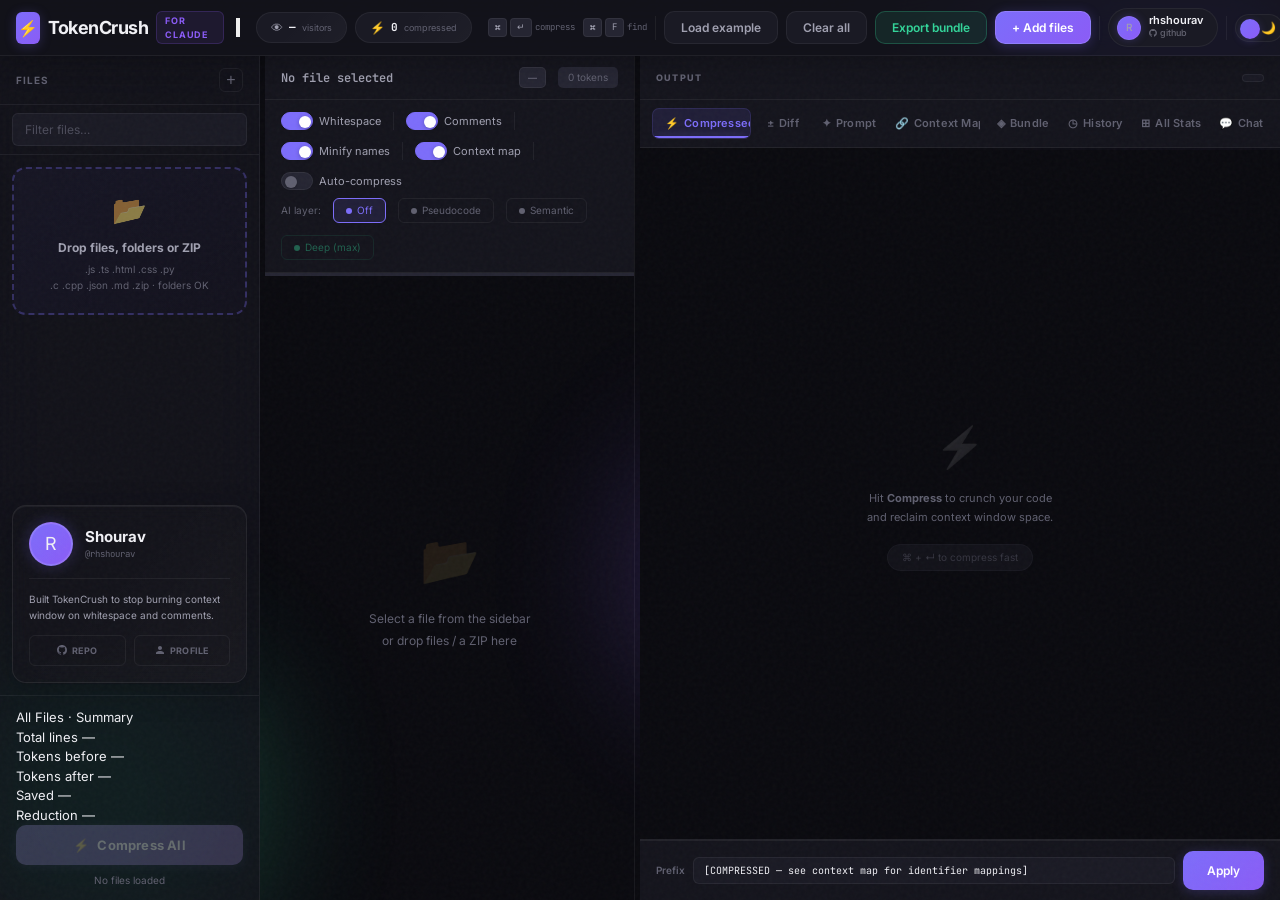
==== commit f1a2a94a: "feat: Add 21st.dev-inspired design elements - Add glassmorphism effects to header, sidebar, output p" ====
--- a/docs/index.html
+++ b/docs/index.html
@@ -1,5 +1,5 @@
 <!DOCTYPE html>
-<html lang="en">
+<html lang="en" data-theme="dark">
 <head>
 <meta charset="UTF-8">
 <script>
@@ -8,15 +8,15 @@
   if (isMobile) { window.location.href = 'game.html'; return; }
   try{
     var stored=localStorage.getItem('tokencrush-theme');
-    var theme=stored||'light';
+    var theme=stored||'dark';
     document.documentElement.setAttribute('data-theme',theme);
-  }catch(e){document.documentElement.setAttribute('data-theme','light');}
+  }catch(e){document.documentElement.setAttribute('data-theme','dark');}
 })();
 </script>
 <meta name="viewport" content="width=device-width,initial-scale=1.0">
 <title>TokenCrush — Smart Code Compressor for Claude</title>
 <meta name="description" content="TokenCrush strips whitespace, comments, and bloated identifiers from your code, then optionally lets Claude compress it further — so you can paste more files into a single prompt without burning your context window.">
-<meta name="theme-color" id="themeColorMeta" content="#09090c">
+<meta name="theme-color" id="themeColorMeta" content="#0a0a0f">
 <link rel="icon" href="data:image/svg+xml,%3Csvg xmlns='http://www.w3.org/2000/svg' viewBox='0 0 64 64'%3E%3Crect width='64' height='64' rx='16' fill='%237c6dfa'/%3E%3Ctext x='32' y='44' font-size='34' text-anchor='middle' fill='white'%3E%E2%9A%A1%3C/text%3E%3C/svg%3E">
 <link rel="apple-touch-icon" href="apple-touch-icon.png">
 <meta property="og:type" content="website">
@@ -27,28 +27,44 @@
 <meta name="twitter:title" content="TokenCrush — Smart Code Compressor for Claude">
 <meta name="twitter:description" content="Strip whitespace, comments, and bloated identifiers from your code — then hand Claude more files per prompt without burning your context window.">
 <meta name="twitter:image" content="og-image.png">
+<link rel="preconnect" href="https://fonts.googleapis.com">
+<link rel="preconnect" href="https://fonts.gstatic.com" crossorigin>
+<link href="https://fonts.googleapis.com/css2?family=Inter:wght@400;500;600;700;800&family=JetBrains+Mono:wght@400;500;600&display=swap" rel="stylesheet">
 <link rel="stylesheet" href="styles.css">
-
 </head>
 <body>
 
-<!-- AI overlay -->
-<div class="ai-overlay" id="aiOverlay">
-  <div class="ai-card">
-    <div class="ai-spin"></div>
-    <h3>Claude is compressing your code</h3>
-    <p>Semantic analysis, identifier mapping, and logic summarization in progress.</p>
-      <div class="ai-progress-wrap">
-        <div class="ai-progress-track"><div class="ai-progress-fill" id="aiProg"></div></div>
+<!-- Animated Background Orbs -->
+<div class="orb-background">
+  <div class="orb orb-1"></div>
+  <div class="orb orb-2"></div>
+  <div class="orb orb-3"></div>
+</div>
+
+<!-- Noise Texture Overlay -->
+<div class="noise-overlay"></div>
+
+<!-- AI Overlay -->
+<div class="ai-overlay glassmorphism" id="aiOverlay">
+  <div class="ai-card glassmorphism">
+    <div class="ai-spinner">
+      <div class="ai-spinner-ring"></div>
+      <div class="ai-spinner-icon">⚡</div>
+    </div>
+    <h3 class="ai-title">Compressing your code</h3>
+    <p class="ai-desc">Semantic analysis, identifier mapping, and logic summarization in progress.</p>
+    <div class="ai-progress-wrap">
+      <div class="ai-progress-track"><div class="ai-progress-fill" id="aiProg"></div></div>
       <div class="ai-stage" id="aiStage">Initializing...</div>
     </div>
     <div class="ai-file-list" id="aiFileList"></div>
   </div>
 </div>
 
+<!-- Toast -->
 <div class="toast" id="toast"></div>
 
-<!-- Global drag overlay -->
+<!-- Drag Overlay -->
 <div class="drag-overlay" id="dragOverlay">
   <div class="drag-overlay-inner">
     <div class="drag-overlay-icon">📂</div>
@@ -58,74 +74,79 @@
 </div>
 
 <!-- Header -->
-<header>
+<header class="header glassmorphism">
   <a class="logo" href="#">
-    <div class="logo-icon">⚡</div>
+    <div class="logo-icon">
+      <span>⚡</span>
+    </div>
     <span class="logo-text">TokenCrush</span>
     <span class="logo-badge">FOR CLAUDE</span>
   </a>
+  
   <button class="sidebar-toggle" type="button" onclick="toggleSidebar()" aria-label="Toggle sidebar" title="Toggle sidebar">
     <svg viewBox="0 0 24 24" fill="none" stroke="currentColor" stroke-width="2">
       <path d="M3 12h18M3 6h18M3 18h18"/>
     </svg>
   </button>
 
-  <!-- Global session stats -->
+  <!-- Global Stats -->
   <div class="global-stats hidden" id="globalStats">
-    <div class="gs-chip">
-      <span class="gs-chip-icon">📁</span>
-      <span class="gs-chip-val" id="gsTotalFiles">0</span>
-      <span class="gs-chip-lbl">files</span>
-    </div>
-    <div class="gs-chip">
-      <span class="gs-chip-icon">💾</span>
-      <span class="gs-chip-val green" id="gsTotalSaved">0</span>
-      <span class="gs-chip-lbl">saved</span>
-    </div>
-    <div class="gs-chip">
-      <span class="gs-chip-icon">📊</span>
-      <span class="gs-chip-val green" id="gsAvgReduction">0%</span>
-      <span class="gs-chip-lbl">avg</span>
+    <div class="stat-chip">
+      <span class="stat-chip-icon">📁</span>
+      <span class="stat-chip-value" id="gsTotalFiles">0</span>
+      <span class="stat-chip-label">files</span>
+    </div>
+    <div class="stat-chip">
+      <span class="stat-chip-icon">💾</span>
+      <span class="stat-chip-value green" id="gsTotalSaved">0</span>
+      <span class="stat-chip-label">saved</span>
+    </div>
+    <div class="stat-chip">
+      <span class="stat-chip-icon">📊</span>
+      <span class="stat-chip-value green" id="gsAvgReduction">0%</span>
+      <span class="stat-chip-label">avg</span>
     </div>
   </div>
 
   <div class="stats-display" id="statsDisplay">
-    <div class="stats-chip" title="Visitor count">
-      <span class="stats-chip-icon">👁</span>
-      <span class="stats-chip-val" id="visitorCount">—</span>
-      <span class="stats-chip-lbl">visitors</span>
-    </div>
-    <div class="stats-chip" title="Files compressed across all sessions">
-      <span class="stats-chip-icon">⚡</span>
-      <span class="stats-chip-val" id="filesCompressedCount">0</span>
-      <span class="stats-chip-lbl">compressed</span>
-    </div>
-  </div>
-
-  <div class="hdr-right">
-    <span class="kbd"><kbd>⌘</kbd><kbd>↵</kbd> compress</span>
-    <span class="kbd"><kbd>⌘</kbd><kbd>F</kbd> find</span>
-    <div class="hdr-sep"></div>
-    <button class="btn" type="button" onclick="loadExample()">Load example</button>
-    <button class="btn" type="button" onclick="clearAll()">Clear all</button>
-    <button class="btn btn-green" type="button" onclick="exportBundle()">Export bundle</button>
-    <button class="btn btn-accent" type="button" onclick="triggerFileInput()">+ Add files</button>
+    <div class="stat-chip" title="Visitor count">
+      <span class="stat-chip-icon">👁</span>
+      <span class="stat-chip-value" id="visitorCount">—</span>
+      <span class="stat-chip-label">visitors</span>
+    </div>
+    <div class="stat-chip" title="Files compressed across all sessions">
+      <span class="stat-chip-icon">⚡</span>
+      <span class="stat-chip-value" id="filesCompressedCount">0</span>
+      <span class="stat-chip-label">compressed</span>
+    </div>
+  </div>
+
+  <div class="header-right">
+    <div class="kbd-hints">
+      <span class="kbd"><kbd>⌘</kbd><kbd>↵</kbd> compress</span>
+      <span class="kbd"><kbd>⌘</kbd><kbd>F</kbd> find</span>
+    </div>
+    <div class="header-divider"></div>
+    <button class="btn btn-magnetic" type="button" onclick="loadExample()">Load example</button>
+    <button class="btn btn-magnetic" type="button" onclick="clearAll()">Clear all</button>
+    <button class="btn btn-success btn-magnetic" type="button" onclick="exportBundle()">Export bundle</button>
+    <button class="btn btn-primary btn-magnetic" type="button" onclick="triggerFileInput()">+ Add files</button>
     <input type="file" id="globalFileInput" class="hidden" multiple accept=".js,.ts,.jsx,.tsx,.html,.css,.py,.json,.md,.txt,.c,.cpp,.h,.hpp,.zip" onchange="handleFileInputChange(this)">
     <input type="file" id="globalFolderInput" class="hidden" multiple webkitdirectory onchange="handleFolderInputChange(this)">
-    <div class="hdr-sep"></div>
+    <div class="header-divider"></div>
     <a class="author-chip" href="https://github.com/rhshourav/TC" target="_blank" rel="noopener" title="View on GitHub by @rhshourav">
-      <div class="ac-avatar">
+      <div class="author-avatar">
         <img src="https://github.com/rhshourav.png" alt="rhshourav" onerror="this.parentElement.textContent='R'">
       </div>
-      <div>
-        <div class="ac-name">rhshourav</div>
-        <div class="ac-gh">
+      <div class="author-info">
+        <div class="author-name">rhshourav</div>
+        <div class="author-gh">
           <svg width="8" height="8" viewBox="0 0 16 16" fill="currentColor"><path d="M8 0C3.58 0 0 3.58 0 8c0 3.54 2.29 6.53 5.47 7.59.4.07.55-.17.55-.38 0-.19-.01-.82-.01-1.49-2.01.37-2.53-.49-2.69-.94-.09-.23-.48-.94-.82-1.13-.28-.15-.68-.52-.01-.53.63-.01 1.08.58 1.23.82.72 1.21 1.87.87 2.33.66.07-.52.28-.87.51-1.07-1.78-.2-3.64-.89-3.64-3.95 0-.87.31-1.59.82-2.15-.08-.2-.36-1.02.08-2.12 0 0 .67-.21 2.2.82.64-.18 1.32-.27 2-.27.68 0 1.36.09 2 .27 1.53-1.04 2.2-.82 2.2-.82.44 1.1.16 1.92.08 2.12.51.56.82 1.27.82 2.15 0 3.07-1.87 3.75-3.65 3.95.29.25.54.73.54 1.48 0 1.07-.01 1.93-.01 2.2 0 .21.15.46.55.38A8.013 8.013 0 0016 8c0-4.42-3.58-8-8-8z"/></svg>
           github
         </div>
       </div>
     </a>
-    <div class="hdr-sep"></div>
+    <div class="header-divider"></div>
     <button class="theme-toggle" id="themeToggle" type="button" aria-pressed="false" aria-label="Switch to light mode" title="Switch to light mode">
       <span class="tt-track-icon tt-sun" aria-hidden="true">☀️</span>
       <span class="tt-track-icon tt-moon" aria-hidden="true">🌙</span>
@@ -134,46 +155,46 @@
   </div>
 </header>
 
+<!-- Workspace -->
 <div class="workspace">
 
-  <!-- Sidebar: File Manager -->
-  <div class="sidebar">
+  <!-- Sidebar -->
+  <aside class="sidebar glassmorphism" id="sidebar">
     <div class="sidebar-header">
       <span class="sidebar-title">Files</span>
-      <button class="add-file-btn" type="button" onclick="triggerFileInput()" title="Add files">+</button>
-    </div>
-
-    <!-- Search files -->
+      <button class="sidebar-add-btn" type="button" onclick="triggerFileInput()" title="Add files">+</button>
+    </div>
+
     <div class="search-bar">
       <input class="search-input" id="fileSearch" type="text" placeholder="Filter files…" oninput="filterFiles(this.value)">
     </div>
 
-    <div class="drop-zone" id="sidebarDrop" onclick="triggerFileInput()" ondragover="onDragOver(event,'sidebarDrop')" ondragleave="onDragLeave('sidebarDrop')" ondrop="onDrop(event,'sidebarDrop')">
-      <div class="dz-icon">📂</div>
-      <strong>Drop files, folders or ZIP</strong>
-      <p>.js .ts .html .css .py<br>.c .cpp .json .md .zip · folders OK</p>
+    <div class="drop-zone enhanced" id="sidebarDrop" onclick="triggerFileInput()" ondragover="onDragOver(event,'sidebarDrop')" ondragleave="onDragLeave('sidebarDrop')" ondrop="onDrop(event,'sidebarDrop')">
+      <div class="drop-zone-icon">📂</div>
+      <strong class="drop-zone-title">Drop files, folders or ZIP</strong>
+      <p class="drop-zone-sub">.js .ts .html .css .py<br>.c .cpp .json .md .zip · folders OK</p>
     </div>
 
     <div class="file-list" id="fileList"></div>
 
-    <!-- Author card -->
-    <div class="sidebar-author">
-      <div class="sa-top">
-        <div class="sa-avatar">
+    <!-- Author Card -->
+    <div class="sidebar-author glassmorphism">
+      <div class="author-top">
+        <div class="author-avatar-lg">
           <img src="https://github.com/rhshourav.png" alt="rhshourav" onerror="this.parentElement.textContent='R'">
         </div>
-        <div class="sa-info">
-          <div class="sa-name">Shourav</div>
-          <div class="sa-handle">@rhshourav</div>
-        </div>
-      </div>
-      <div class="sa-bio">Built TokenCrush to stop burning context window on whitespace and comments.</div>
-      <div class="sa-links">
-        <a class="sa-link" href="https://github.com/rhshourav/TC" target="_blank" rel="noopener">
+        <div class="author-details">
+          <div class="author-display-name">Shourav</div>
+          <div class="author-handle">@rhshourav</div>
+        </div>
+      </div>
+      <div class="author-bio">Built TokenCrush to stop burning context window on whitespace and comments.</div>
+      <div class="author-links">
+        <a class="author-link" href="https://github.com/rhshourav/TC" target="_blank" rel="noopener">
           <svg width="10" height="10" viewBox="0 0 16 16" fill="currentColor"><path d="M8 0C3.58 0 0 3.58 0 8c0 3.54 2.29 6.53 5.47 7.59.4.07.55-.17.55-.38 0-.19-.01-.82-.01-1.49-2.01.37-2.53-.49-2.69-.94-.09-.23-.48-.94-.82-1.13-.28-.15-.68-.52-.01-.53.63-.01 1.08.58 1.23.82.72 1.21 1.87.87 2.33.66.07-.52.28-.87.51-1.07-1.78-.2-3.64-.89-3.64-3.95 0-.87.31-1.59.82-2.15-.08-.2-.36-1.02.08-2.12 0 0 .67-.21 2.2.82.64-.18 1.32-.27 2-.27.68 0 1.36.09 2 .27 1.53-1.04 2.2-.82 2.2-.82.44 1.1.16 1.92.08 2.12.51.56.82 1.27.82 2.15 0 3.07-1.87 3.75-3.65 3.95.29.25.54.73.54 1.48 0 1.07-.01 1.93-.01 2.2 0 .21.15.46.55.38A8.013 8.013 0 0016 8c0-4.42-3.58-8-8-8z"/></svg>
           Repo
         </a>
-        <a class="sa-link" href="https://github.com/rhshourav" target="_blank" rel="noopener">
+        <a class="author-link" href="https://github.com/rhshourav" target="_blank" rel="noopener">
           <svg width="10" height="10" viewBox="0 0 24 24" fill="currentColor"><path d="M12 12c2.7 0 4.8-2.1 4.8-4.8S14.7 2.4 12 2.4 7.2 4.5 7.2 7.2 9.3 12 12 12zm0 2.4c-3.2 0-9.6 1.6-9.6 4.8v2.4h19.2v-2.4c0-3.2-6.4-4.8-9.6-4.8z"/></svg>
           Profile
         </a>
@@ -181,7 +202,6 @@
     </div>
 
     <div class="sidebar-footer">
-      <!-- Global token summary panel -->
       <div class="global-tok-panel" id="globalTokPanel">
         <div class="gtp-title">All Files · Summary</div>
         <div class="gtp-row">
@@ -206,17 +226,17 @@
           <span class="gtp-val green" id="gtpReduction">—</span>
         </div>
       </div>
-      <button class="compress-all-btn" id="compressAllBtn" type="button" onclick="compressAll()" disabled>
+      <button class="compress-all-btn enhanced" id="compressAllBtn" type="button" onclick="compressAll()" disabled>
         <span>⚡</span> Compress All
       </button>
       <div class="file-count-badge" id="fileCountBadge">No files loaded</div>
     </div>
-  </div>
-
-  <!-- Resize handle: sidebar / editor -->
+  </aside>
+
+  <!-- Resize Handle -->
   <div class="resize-handle" id="rh1" title="Drag to resize"></div>
 
-  <!-- Center: Editor -->
+  <!-- Editor Panel -->
   <div class="editor-panel" id="editorPanel">
     <div class="editor-header">
       <span class="editor-filename" id="editorFilename">No file selected</span>
@@ -225,55 +245,53 @@
     </div>
 
     <div class="controls-bar">
-      <div class="ctrl-row1">
-        <div class="tgl-grp">
-          <label class="tgl"><input type="checkbox" id="tglWS" checked><span class="tgl-s"></span></label>
-          <span class="tgl-lbl">Whitespace</span>
-        </div>
-        <div class="sep"></div>
-        <div class="tgl-grp">
-          <label class="tgl"><input type="checkbox" id="tglCmt" checked><span class="tgl-s"></span></label>
-          <span class="tgl-lbl">Comments</span>
-        </div>
-        <div class="sep"></div>
-        <div class="tgl-grp">
-          <label class="tgl"><input type="checkbox" id="tglRename" checked><span class="tgl-s"></span></label>
-          <span class="tgl-lbl">Minify names</span>
-        </div>
-        <div class="sep"></div>
-        <div class="tgl-grp">
-          <label class="tgl"><input type="checkbox" id="tglCtx" checked><span class="tgl-s"></span></label>
-          <span class="tgl-lbl">Context map</span>
-        </div>
-        <div class="sep"></div>
-        <div class="tgl-grp">
-          <label class="tgl"><input type="checkbox" id="tglAutoCompress"><span class="tgl-s"></span></label>
-          <span class="tgl-lbl">Auto-compress</span>
-        </div>
-      </div>
-      <div class="ctrl-row2">
-        <span class="ai-lbl">AI layer:</span>
-        <div class="spill active" data-s="none" onclick="setStrategy('none',this)"><span class="sd"></span>Off</div>
-        <div class="spill" data-s="pseudo" onclick="setStrategy('pseudo',this)"><span class="sd"></span>Pseudocode</div>
-        <div class="spill" data-s="semantic" onclick="setStrategy('semantic',this)"><span class="sd"></span>Semantic</div>
-        <div class="spill" data-s="deep" onclick="setStrategy('deep',this)"><span class="sd"></span>Deep (max)</div>
-      </div>
-    </div>
-
-    <!-- Token budget bar -->
+      <div class="ctrl-row">
+        <div class="toggle-group">
+          <label class="toggle"><input type="checkbox" id="tglWS" checked><span class="toggle-track"></span></label>
+          <span class="toggle-label">Whitespace</span>
+        </div>
+        <div class="ctrl-divider"></div>
+        <div class="toggle-group">
+          <label class="toggle"><input type="checkbox" id="tglCmt" checked><span class="toggle-track"></span></label>
+          <span class="toggle-label">Comments</span>
+        </div>
+        <div class="ctrl-divider"></div>
+        <div class="toggle-group">
+          <label class="toggle"><input type="checkbox" id="tglRename" checked><span class="toggle-track"></span></label>
+          <span class="toggle-label">Minify names</span>
+        </div>
+        <div class="ctrl-divider"></div>
+        <div class="toggle-group">
+          <label class="toggle"><input type="checkbox" id="tglCtx" checked><span class="toggle-track"></span></label>
+          <span class="toggle-label">Context map</span>
+        </div>
+        <div class="ctrl-divider"></div>
+        <div class="toggle-group">
+          <label class="toggle"><input type="checkbox" id="tglAutoCompress"><span class="toggle-track"></span></label>
+          <span class="toggle-label">Auto-compress</span>
+        </div>
+      </div>
+      <div class="ctrl-row ai-row">
+        <span class="ai-label">AI layer:</span>
+        <div class="pill active" data-s="none" onclick="setStrategy('none',this)"><span class="pill-dot"></span>Off</div>
+        <div class="pill" data-s="pseudo" onclick="setStrategy('pseudo',this)"><span class="pill-dot"></span>Pseudocode</div>
+        <div class="pill" data-s="semantic" onclick="setStrategy('semantic',this)"><span class="pill-dot"></span>Semantic</div>
+        <div class="pill" data-s="deep" onclick="setStrategy('deep',this)"><span class="pill-dot"></span>Deep (max)</div>
+      </div>
+    </div>
+
     <div class="budget-bar-wrap" id="budgetBarWrap" title="">
       <div class="budget-bar-fill" id="budgetBarFill"></div>
     </div>
 
     <div class="code-wrap" id="codeWrap" ondragover="onDragOver(event,'codeWrap')" ondragleave="onDragLeave('codeWrap')" ondrop="onDrop(event,'codeWrap')">
       <div class="empty-drop" id="editorEmpty">
-        <div class="ed-icon">📂</div>
+        <div class="empty-drop-icon">📂</div>
         <p>Select a file from the sidebar<br>or drop files / a ZIP here</p>
       </div>
       <textarea class="code-editor hidden" id="codeEditor" placeholder="// Paste code here or select a file…" oninput="onEditorInput()"></textarea>
 
-      <!-- Find bar -->
-      <div class="find-bar" id="findBar">
+      <div class="find-bar enhanced" id="findBar">
         <div class="find-row">
           <input id="findInput" type="text" placeholder="Find…" oninput="doFind()" class="find-input">
           <span class="find-info" id="findInfo">0/0</span>
@@ -289,65 +307,59 @@
       </div>
     </div>
 
-    <!-- Editor meta: line/char count -->
     <div class="editor-meta-row hidden" id="editorMetaRow">
-      <span class="em-stat">Lines: <span id="emLines">0</span></span>
-      <span class="em-stat">Chars: <span id="emChars">0</span></span>
-      <span class="em-stat">Cursor: <span id="emCursor">1:1</span></span>
-    </div>
-  </div>
-
-  <!-- Resize handle: editor / output -->
+      <span class="meta-stat">Lines: <span id="emLines">0</span></span>
+      <span class="meta-stat">Chars: <span id="emChars">0</span></span>
+      <span class="meta-stat">Cursor: <span id="emCursor">1:1</span></span>
+    </div>
+  </div>
+
+  <!-- Resize Handle -->
   <div class="resize-handle" id="rh2" title="Drag to resize"></div>
 
-  <!-- Right: Output -->
-  <div class="output-panel" id="outputPanel">
-
-    <!-- Header -->
-    <div class="out-header">
-      <span class="out-header-label">Output</span>
-      <span class="out-filename-pill" id="outFilename" title=""></span>
-    </div>
-
-    <!-- Tabs -->
-    <div class="out-tabs">
-      <div class="out-tab active" data-tab="compressed" onclick="switchTab('compressed',this)">
+  <!-- Output Panel -->
+  <div class="output-panel glassmorphism" id="outputPanel">
+    <div class="output-header">
+      <span class="output-label">Output</span>
+      <span class="output-filename" id="outFilename" title=""></span>
+    </div>
+
+    <div class="output-tabs">
+      <div class="tab animated active" data-tab="compressed" onclick="switchTab('compressed',this)">
         <span class="tab-icon">⚡</span>Compressed
       </div>
-      <div class="out-tab" data-tab="diff" onclick="switchTab('diff',this)">
+      <div class="tab animated" data-tab="diff" onclick="switchTab('diff',this)">
         <span class="tab-icon">±</span>Diff
       </div>
-      <div class="out-tab" data-tab="prompt" onclick="switchTab('prompt',this)">
+      <div class="tab animated" data-tab="prompt" onclick="switchTab('prompt',this)">
         <span class="tab-icon">✦</span>Prompt
       </div>
-      <div class="out-tab" data-tab="context" onclick="switchTab('context',this)">
+      <div class="tab animated" data-tab="context" onclick="switchTab('context',this)">
         <span class="tab-icon">🔗</span>Context Map
       </div>
-      <div class="out-tab" data-tab="bundle" onclick="switchTab('bundle',this)">
+      <div class="tab animated" data-tab="bundle" onclick="switchTab('bundle',this)">
         <span class="tab-icon">◈</span>Bundle
       </div>
-      <div class="out-tab" data-tab="history" onclick="switchTab('history',this)">
+      <div class="tab animated" data-tab="history" onclick="switchTab('history',this)">
         <span class="tab-icon">◷</span>History
       </div>
-      <div class="out-tab" data-tab="allstats" onclick="switchTab('allstats',this)">
+      <div class="tab animated" data-tab="allstats" onclick="switchTab('allstats',this)">
         <span class="tab-icon">⊞</span>All Stats
       </div>
-      <div class="out-tab" data-tab="chat" onclick="switchTab('chat',this)">
+      <div class="tab animated" data-tab="chat" onclick="switchTab('chat',this)">
         <span class="tab-icon">💬</span>Chat
       </div>
     </div>
 
-    <!-- Progress strip -->
     <div class="progress-strip"><div class="progress-fill" id="progressFill"></div></div>
 
-    <!-- Content area -->
-    <div class="out-content">
-      <div class="out-empty" id="outEmpty">
-        <div class="oe-icon">⚡</div>
+    <div class="output-content">
+      <div class="output-empty" id="outEmpty">
+        <div class="output-empty-icon">⚡</div>
         <p>Hit <strong>Compress</strong> to crunch your code<br>and reclaim context window space.</p>
-        <span class="out-empty-hint">⌘ + ↵ to compress fast</span>
-      </div>
-      <textarea class="out-code hidden" id="outCode" readonly></textarea>
+        <span class="output-empty-hint">⌘ + ↵ to compress fast</span>
+      </div>
+      <textarea class="output-code hidden" id="outCode" readonly></textarea>
       <div class="diff-view" id="diffView"></div>
       <div class="prompt-view" id="promptView"></div>
       <div class="context-view" id="contextView"></div>
@@ -375,7 +387,7 @@
               <span class="chat-req-status">Checking...</span>
             </div>
           </div>
-          <button class="btn btn-accent chat-download-btn" id="chatDownloadBtn" type="button" onclick="chatDownloadModel()">Download Model</button>
+          <button class="btn btn-primary chat-download-btn btn-glow" id="chatDownloadBtn" type="button" onclick="chatDownloadModel()">Download Model</button>
           <div class="chat-progress hidden" id="chatProgress">
             <div class="chat-progress-track"><div class="chat-progress-fill" id="chatProgressFill"></div></div>
             <div class="chat-progress-text" id="chatProgressText">Preparing...</div>
@@ -408,32 +420,30 @@
       </div>
     </div>
 
-    <!-- AI summary -->
-    <div class="pseudo-bar" id="pseudoBar">
-      <div class="pseudo-lbl">AI Summary</div>
-      <div class="pseudo-text" id="pseudoText"></div>
-    </div>
-
-    <!-- Stats block -->
-    <div class="stats-bar" id="statsBar">
+    <div class="ai-summary" id="pseudoBar">
+      <div class="ai-summary-label">AI Summary</div>
+      <div class="ai-summary-text" id="pseudoText"></div>
+    </div>
+
+    <div class="stats-bar glassmorphism" id="statsBar">
       <div class="stats-grid">
-        <div class="stat-card">
-          <div class="stat-v neutral" id="sIn">0</div>
-          <div class="stat-l">Input tokens</div>
-        </div>
-        <div class="stat-card">
-          <div class="stat-v g" id="sOut">0</div>
-          <div class="stat-l">Output tokens</div>
-        </div>
-        <div class="stat-card">
-          <div class="stat-v a" id="sPct">0%</div>
-          <div class="stat-l">Reduction</div>
-        </div>
-      </div>
-      <div class="stats-bottom-row">
+        <div class="stat-card stat-card-glow">
+          <div class="stat-value neutral" id="sIn">0</div>
+          <div class="stat-label">Input tokens</div>
+        </div>
+        <div class="stat-card stat-card-glow">
+          <div class="stat-value green" id="sOut">0</div>
+          <div class="stat-label">Output tokens</div>
+        </div>
+        <div class="stat-card stat-card-glow">
+          <div class="stat-value accent" id="sPct">0%</div>
+          <div class="stat-label">Reduction</div>
+        </div>
+      </div>
+      <div class="stats-bottom">
         <div class="gauge-wrap">
           <div class="gauge-header">
-            <span class="gauge-lbl" id="gaugeLbl">Tokens used</span>
+            <span class="gauge-label" id="gaugeLbl">Tokens used</span>
             <span class="gauge-pct" id="gaugePct">—</span>
           </div>
           <div class="gauge-track">
@@ -441,32 +451,29 @@
           </div>
         </div>
         <div class="savings-badge" id="savingsBadge">-0</div>
-        <button class="copy-btn" id="copyBtn" type="button" onclick="copyOutput()">Copy</button>
-      </div>
-    </div>
-
-    <!-- Context map drawer -->
+        <button class="copy-btn btn-glow" id="copyBtn" type="button" onclick="copyOutput()">Copy</button>
+      </div>
+    </div>
+
     <div class="ctx-drawer" id="ctxDrawer">
-      <div class="ctx-drawer-hdr" onclick="toggleCtx()">
+      <div class="ctx-drawer-header" onclick="toggleCtx()">
         <span class="ctx-drawer-title">Identifier map</span>
         <span class="ctx-badge" id="ctxBadge">0</span>
-        <span class="ctx-chev" id="ctxChev">▲</span>
+        <span class="ctx-chevron" id="ctxChev">▲</span>
       </div>
       <div class="ctx-body" id="ctxBody"></div>
     </div>
 
-    <!-- Prefix row -->
     <div class="prefix-row">
-      <span class="prefix-lbl">Prefix</span>
+      <span class="prefix-label">Prefix</span>
       <input class="prefix-input" id="prefixInput" type="text" value="[COMPRESSED — see context map for identifier mappings]">
-      <button class="btn btn-accent btn-apply" type="button" onclick="rebuildPrompt()">Apply</button>
-    </div>
-  </div>
-  </div>
-
-  <div class="sidebar-overlay" onclick="toggleSidebar()"></div>
+      <button class="btn btn-primary btn-apply btn-glow" type="button" onclick="rebuildPrompt()">Apply</button>
+    </div>
+  </div>
+</div>
+
+<div class="sidebar-overlay" onclick="toggleSidebar()"></div>
 
 <script type="module" src="js/app.js"></script>
-
 </body>
 </html>
--- a/docs/styles.css
+++ b/docs/styles.css
@@ -1,1558 +1,2876 @@
-@font-face {
-  font-family: 'Monr';
-  src: url('font/Monr.otf') format('opentype');
-  font-weight: normal;
-  font-style: normal;
-  font-display: swap;
-}
-
 /* ═══════════════════════════════════════════════════════════
-   DESIGN SYSTEM — Dark-first with Zinc/Slate grays,
-   Electric Violet accents, Emerald Green savings
+   TOKENCRUSH — Stitch-Inspired Modern Design System
+   Dark-first with Electric Violet accents, Emerald Green savings
    ═══════════════════════════════════════════════════════════ */
+
+/* ── Design Tokens ── */
 :root {
-  /* Surface layers (zinc/slate dark) */
-  --bg:            #0c0d10;
-  --surface:       #13141a;
-  --surface2:      #1a1c24;
-  --surface3:      #23252e;
-  --surface4:      #2c2e38;
-
+  /* Surface layers */
+  --bg: #0a0a0f;
+  --bg-secondary: #0f0f15;
+  --surface: #14141c;
+  --surface-elevated: #1a1a24;
+  --surface-hover: #1e1e2a;
+  --surface-active: #252532;
+  
   /* Borders */
-  --border:        rgba(255,255,255,0.05);
-  --border2:       rgba(255,255,255,0.08);
-  --border3:       rgba(255,255,255,0.15);
-
+  --border: rgba(255,255,255,0.06);
+  --border-subtle: rgba(255,255,255,0.04);
+  --border-hover: rgba(255,255,255,0.12);
+  --border-focus: rgba(124,109,250,0.5);
+  
   /* Text */
-  --text:          #eeeef2;
-  --text2:         #9898a6;
-  --muted:         #555563;
-
+  --text: #f0f0f5;
+  --text-secondary: #a0a0b0;
+  --text-muted: #606070;
+  
   /* Accent — Electric Violet */
-  --accent:        #7c6dfa;
-  --accent2:       #a89dfe;
-  --accent-dim:    rgba(124,109,250,0.08);
-  --accent-glow:   rgba(124,109,250,0.25);
-
-  /* Lavender tints */
-  --lavender:      #d0c4f8;
-  --lavender-dim:  rgba(208,196,248,0.10);
-
-  /* Deep purple surface */
-  --velvet:        #2d1f54;
-  --velvet-dim:    rgba(45,31,84,0.14);
-
-  /* Emerald Green — token savings */
-  --green:         #34d399;
-  --green-dim:     rgba(52,211,153,0.07);
-  --green-glow:    rgba(52,211,153,0.30);
-
+  --accent: #7c6dfa;
+  --accent-hover: #8d80ff;
+  --accent-dim: rgba(124,109,250,0.12);
+  --accent-glow: rgba(124,109,250,0.25);
+  
+  /* Green — Token savings */
+  --green: #34d399;
+  --green-dim: rgba(52,211,153,0.1);
+  --green-glow: rgba(52,211,153,0.25);
+  
   /* Semantic */
-  --red:           #fb7185;
-  --red-dim:       rgba(251,113,133,0.08);
-  --amber:         #fbbf24;
-  --amber-dim:     rgba(251,191,36,0.08);
-
-  /* AI features — Violet glow */
-  --ai:            #8b5cf6;
-  --ai-dim:        rgba(139,92,246,0.08);
-  --ai-glow:       rgba(139,92,246,0.25);
-
+  --red: #f87171;
+  --red-dim: rgba(248,113,113,0.1);
+  --amber: #fbbf24;
+  --amber-dim: rgba(251,191,36,0.1);
+  
+  /* AI features */
+  --ai: #8b5cf6;
+  --ai-dim: rgba(139,92,246,0.1);
+  --ai-glow: rgba(139,92,246,0.25);
+  
   /* Typography */
-  --mono:  'JetBrains Mono','Fira Code','Cascadia Code',monospace;
-
-  /* Shape */
-  --radius:        8px;
-  --radius-lg:     14px;
-  --radius-xl:     20px;
-
+  --font-sans: 'Inter', -apple-system, BlinkMacSystemFont, 'Segoe UI', sans-serif;
+  --font-mono: 'JetBrains Mono', 'Fira Code', 'Cascadia Code', monospace;
+  
+  /* Spacing scale */
+  --space-1: 4px;
+  --space-2: 8px;
+  --space-3: 12px;
+  --space-4: 16px;
+  --space-5: 20px;
+  --space-6: 24px;
+  --space-8: 32px;
+  
+  /* Radius */
+  --radius-sm: 6px;
+  --radius-md: 10px;
+  --radius-lg: 14px;
+  --radius-xl: 20px;
+  --radius-full: 9999px;
+  
   /* Shadows */
-  --shadow-sm:     0 1px 3px rgba(0,0,0,0.25);
-  --shadow-card:   0 8px 32px -8px rgba(0,0,0,0.45);
-  --shadow-glow:   0 0 20px rgba(124,109,250,0.08);
-
+  --shadow-sm: 0 1px 3px rgba(0,0,0,0.3);
+  --shadow-md: 0 4px 16px rgba(0,0,0,0.4);
+  --shadow-lg: 0 8px 32px rgba(0,0,0,0.5);
+  --shadow-glow: 0 0 20px var(--accent-glow);
+  
+  /* Transitions */
+  --ease-out: cubic-bezier(0.16, 1, 0.3, 1);
+  --ease-spring: cubic-bezier(0.34, 1.56, 0.64, 1);
+  --duration-fast: 120ms;
+  --duration-normal: 200ms;
+  --duration-slow: 350ms;
+  
   /* Layout */
-  --sidebar-w:     240px;
-  --header-h:      52px;
-  --out-w:         50%;
-
-  /* Transitions — 200ms ease-in-out */
-  --ease:          cubic-bezier(.4,0,.2,1);
-  --t-fast:        180ms var(--ease);
-  --t-normal:      200ms var(--ease);
-  --t-spring:      320ms cubic-bezier(.34,1.56,.64,1);
-}
-
-/* ── Light theme overrides ── */
+  --sidebar-width: 260px;
+  --header-height: 56px;
+  --output-width: 50%;
+}
+
+/* ── Light theme ── */
 :root[data-theme="light"] {
-  --bg:            #f4f5f8;
-  --surface:       #ffffff;
-  --surface2:      #f0f1f5;
-  --surface3:      #e4e5eb;
-  --surface4:      #d8d9e0;
-
-  --border:        rgba(0,0,0,0.06);
-  --border2:       rgba(0,0,0,0.10);
-  --border3:       rgba(0,0,0,0.18);
-
-  --text:          #111118;
-  --text2:         #5a5a68;
-  --muted:         #9090a0;
-
-  --accent:        #6c5ce7;
-  --accent2:       #5b3fe0;
-  --accent-dim:    rgba(108,92,231,0.06);
-  --accent-glow:   rgba(108,92,231,0.15);
-
-  --lavender:      #b89cf0;
-  --lavender-dim:  rgba(184,156,240,0.12);
-
-  --velvet:        #3d2868;
-  --velvet-dim:    rgba(61,40,104,0.10);
-
-  --green:         #059669;
-  --green-dim:     rgba(5,150,105,0.06);
-  --green-glow:    rgba(5,150,105,0.15);
-
-  --red:           #e11d48;
-  --red-dim:       rgba(225,29,72,0.06);
-  --amber:         #d97706;
-  --amber-dim:     rgba(217,119,6,0.06);
-
-  --ai:            #7c3aed;
-  --ai-dim:        rgba(124,58,237,0.06);
-  --ai-glow:       rgba(124,58,237,0.12);
-
-  --shadow-card:   0 12px 40px -12px rgba(0,0,0,0.12);
-  --shadow-glow:   0 0 20px rgba(108,92,231,0.05);
+  --bg: #f5f5f8;
+  --bg-secondary: #eeeeF2;
+  --surface: #ffffff;
+  --surface-elevated: #fafafa;
+  --surface-hover: #f0f0f5;
+  --surface-active: #e8e8f0;
+  
+  --border: rgba(0,0,0,0.08);
+  --border-subtle: rgba(0,0,0,0.04);
+  --border-hover: rgba(0,0,0,0.15);
+  --border-focus: rgba(108,92,231,0.5);
+  
+  --text: #111118;
+  --text-secondary: #5a5a68;
+  --text-muted: #9090a0;
+  
+  --accent: #6c5ce7;
+  --accent-hover: #5b3fe0;
+  --accent-dim: rgba(108,92,231,0.08);
+  --accent-glow: rgba(108,92,231,0.15);
+  
+  --green: #059669;
+  --green-dim: rgba(5,150,105,0.06);
+  --green-glow: rgba(5,150,105,0.12);
+  
+  --red: #dc2626;
+  --red-dim: rgba(220,38,38,0.06);
+  --amber: #d97706;
+  --amber-dim: rgba(217,119,6,0.06);
+  
+  --ai: #7c3aed;
+  --ai-dim: rgba(124,58,237,0.06);
+  --ai-glow: rgba(124,58,237,0.12);
+  
+  --shadow-sm: 0 1px 3px rgba(0,0,0,0.08);
+  --shadow-md: 0 4px 16px rgba(0,0,0,0.1);
+  --shadow-lg: 0 8px 32px rgba(0,0,0,0.12);
+  --shadow-glow: 0 0 20px var(--accent-glow);
 }
 
 /* ═══════ RESET ═══════ */
-*{box-sizing:border-box;margin:0;padding:0}
-html,body{height:100%;overflow:hidden}
-body{
-  background:var(--bg);color:var(--text);
-  font-family:'Inter',-apple-system,'Segoe UI',system-ui,sans-serif;
-  font-size:13px;line-height:1.5;
-  -webkit-font-smoothing:antialiased;
-  -moz-osx-font-smoothing:grayscale;
-}
-
-/* ═══════ GLOBAL TRANSITIONS ═══════ */
-body,header,.sidebar,.sidebar-header,.sidebar-footer,
-.editor-panel,.editor-header,.controls-bar,.output-panel,
-.out-header,.out-tabs,.stats-bar,.prefix-row,.ctx-drawer,
-.pseudo-bar,.ai-card,.toast,.drop-zone,.file-item,textarea,
-.stat-card,.stat-v,.savings-badge,.copy-btn,.gauge-fill{
-  transition:background-color var(--t-normal),border-color var(--t-normal),
-    color var(--t-normal),transform var(--t-normal),box-shadow var(--t-normal);
-}
+*, *::before, *::after {
+  box-sizing: border-box;
+  margin: 0;
+  padding: 0;
+}
+
+html, body {
+  height: 100%;
+  overflow: hidden;
+}
+
+body {
+  font-family: var(--font-sans);
+  font-size: 13px;
+  line-height: 1.5;
+  color: var(--text);
+  background: var(--bg);
+  -webkit-font-smoothing: antialiased;
+  -moz-osx-font-smoothing: grayscale;
+}
+
+.hidden { display: none !important; }
 
 /* ═══════ ANIMATIONS ═══════ */
-@keyframes fadeSlideIn{
-  from{opacity:0;transform:translateY(8px)}
-  to{opacity:1;transform:translateY(0)}
-}
-@keyframes scaleIn{
-  from{opacity:0;transform:scale(.95)}
-  to{opacity:1;transform:scale(1)}
-}
-@keyframes shimmer{
-  0%{background-position:-200% center}
-  100%{background-position:200% center}
-}
-@keyframes countUp{
-  from{opacity:0;transform:translateY(4px)}
-  to{opacity:1;transform:translateY(0)}
-}
-@keyframes tabActive{
-  from{background-position:0% 100%}
-  to{background-position:100% 100%}
-}
-@keyframes borderGlow{
-  0%,100%{border-color:rgba(124,109,250,0.2);box-shadow:0 0 8px rgba(124,109,250,0.06)}
-  50%{border-color:rgba(124,109,250,0.45);box-shadow:0 0 20px rgba(124,109,250,0.12)}
-}
-@keyframes float{
-  0%,100%{transform:translateY(0)}
-  50%{transform:translateY(-6px)}
-}
-@keyframes pulseRing{
-  0%{transform:scale(1);opacity:.6}
-  100%{transform:scale(1.5);opacity:0}
-}
-@keyframes glowPulse{
-  0%,100%{box-shadow:0 0 14px rgba(124,109,250,0.30)}
-  50%{box-shadow:0 0 28px rgba(124,109,250,0.50)}
-}
-@keyframes meterGlow{
-  0%,100%{box-shadow:0 0 6px rgba(52,211,153,0.3)}
-  50%{box-shadow:0 0 14px rgba(52,211,153,0.5)}
-}
-@keyframes sparkle{
-  0%,100%{opacity:1;transform:scale(1) rotate(0deg)}
-  50%{opacity:.7;transform:scale(1.15) rotate(8deg)}
+@keyframes fadeIn {
+  from { opacity: 0; transform: translateY(8px); }
+  to { opacity: 1; transform: translateY(0); }
+}
+
+@keyframes scaleIn {
+  from { opacity: 0; transform: scale(0.95); }
+  to { opacity: 1; transform: scale(1); }
+}
+
+@keyframes slideInRight {
+  from { opacity: 0; transform: translateX(20px); }
+  to { opacity: 1; transform: translateX(0); }
+}
+
+@keyframes pulse {
+  0%, 100% { opacity: 1; }
+  50% { opacity: 0.5; }
+}
+
+@keyframes glow {
+  0%, 100% { box-shadow: 0 0 8px var(--accent-glow); }
+  50% { box-shadow: 0 0 20px var(--accent-glow); }
+}
+
+@keyframes float {
+  0%, 100% { transform: translateY(0); }
+  50% { transform: translateY(-6px); }
+}
+
+@keyframes shimmer {
+  0% { background-position: -200% center; }
+  100% { background-position: 200% center; }
+}
+
+@keyframes spin {
+  to { transform: rotate(360deg); }
+}
+
+@keyframes borderGlow {
+  0%, 100% { border-color: var(--accent-dim); }
+  50% { border-color: var(--accent); }
 }
 
 /* ═══════ HEADER ═══════ */
-header{
-  height:var(--header-h);border-bottom:1px solid var(--border);
-  display:flex;align-items:center;padding:0 16px;gap:12px;
-  flex-shrink:0;position:relative;z-index:50;
-  background:var(--surface);
-  backdrop-filter:blur(20px) saturate(1.2);
-  -webkit-backdrop-filter:blur(20px) saturate(1.2);
-}
-.logo{display:flex;align-items:center;gap:10px;text-decoration:none}
-.logo-icon{
-  width:28px;height:28px;background:linear-gradient(135deg,var(--accent),var(--ai));border-radius:8px;
-  display:flex;align-items:center;justify-content:center;font-size:14px;flex-shrink:0;
-  box-shadow:0 2px 12px var(--accent-glow);
-  transition:transform var(--t-spring),box-shadow var(--t-normal);
-}
-.logo:hover .logo-icon{transform:rotate(-8deg) scale(1.05);box-shadow:0 4px 20px var(--accent-glow)}
-.logo-text{font-family:'Monr',var(--mono);font-weight:700;font-size:17px;letter-spacing:-.5px;color:var(--text)}
-.logo-badge{
-  font-size:9px;background:var(--ai-dim);color:var(--ai);
-  border:1px solid rgba(139,92,246,.2);border-radius:5px;
-  padding:2px 7px;font-weight:700;letter-spacing:.7px;
-}
-.hdr-right{margin-left:auto;display:flex;align-items:center;gap:8px}
+.header {
+  height: var(--header-height);
+  display: flex;
+  align-items: center;
+  padding: 0 var(--space-4);
+  gap: var(--space-3);
+  background: var(--surface);
+  border-bottom: 1px solid var(--border);
+  backdrop-filter: blur(20px) saturate(1.2);
+  -webkit-backdrop-filter: blur(20px) saturate(1.2);
+  position: relative;
+  z-index: 50;
+  flex-shrink: 0;
+}
+
+.logo {
+  display: flex;
+  align-items: center;
+  gap: var(--space-2);
+  text-decoration: none;
+}
+
+.logo-icon {
+  width: 32px;
+  height: 32px;
+  background: linear-gradient(135deg, var(--accent), var(--ai));
+  border-radius: var(--radius-sm);
+  display: flex;
+  align-items: center;
+  justify-content: center;
+  font-size: 16px;
+  box-shadow: 0 2px 12px var(--accent-glow);
+  transition: transform var(--duration-spring), box-shadow var(--duration-normal);
+}
+
+.logo:hover .logo-icon {
+  transform: rotate(-8deg) scale(1.05);
+  box-shadow: 0 4px 20px var(--accent-glow);
+}
+
+.logo-text {
+  font-weight: 700;
+  font-size: 18px;
+  letter-spacing: -0.5px;
+  color: var(--text);
+}
+
+.logo-badge {
+  font-size: 9px;
+  background: var(--ai-dim);
+  color: var(--ai);
+  border: 1px solid rgba(139,92,246,0.2);
+  border-radius: var(--radius-sm);
+  padding: 2px 8px;
+  font-weight: 700;
+  letter-spacing: 0.7px;
+}
+
+.header-right {
+  margin-left: auto;
+  display: flex;
+  align-items: center;
+  gap: var(--space-2);
+}
+
+.header-divider {
+  width: 1px;
+  height: 24px;
+  background: var(--border);
+  flex-shrink: 0;
+}
 
 /* ═══════ BUTTONS ═══════ */
-.btn{
-  padding:7px 16px;border-radius:var(--radius);border:1px solid var(--border2);
-  background:var(--surface2);
-  color:var(--text2);font-size:11px;font-weight:600;
-  cursor:pointer;transition:all var(--t-normal);white-space:nowrap;
-  position:relative;overflow:hidden;
-  user-select:none;
-}
-.btn::before{
-  content:'';position:absolute;inset:0;
-  background:linear-gradient(135deg,transparent 40%,rgba(255,255,255,0.03) 100%);
-  pointer-events:none;opacity:0;transition:opacity var(--t-fast);
-}
-.btn:hover{
-  border-color:var(--border3);color:var(--text);
-  background:var(--surface3);
-  transform:translateY(-1px);
-  box-shadow:var(--shadow-sm);
-}
-.btn:hover::before{opacity:1}
-.btn:active:not(:disabled){
-  transform:translateY(0) scale(.97);box-shadow:none;
-}
-.btn-accent{
-  background:linear-gradient(135deg,var(--accent),var(--ai));
-  border-color:rgba(168,157,254,0.4);color:#fff;
-  box-shadow:0 2px 12px var(--accent-glow);
-}
-.btn-accent:hover{
-  background:linear-gradient(135deg,var(--ai),var(--accent));
-  border-color:rgba(168,157,254,0.6);
-  box-shadow:0 4px 24px var(--accent-glow);
-  transform:translateY(-1px);
-}
-.btn-green{
-  background:var(--green-dim);
-  border-color:rgba(52,211,153,0.25);color:var(--green);
-}
-.btn-green:hover{
-  border-color:rgba(52,211,153,0.45);
-  box-shadow:0 4px 16px var(--green-glow);
-  transform:translateY(-1px);
-}
-.btn-sm{padding:5px 11px;font-size:10px}
-.btn-apply{flex-shrink:0;font-size:10px;padding:6px 14px}
-.hidden{display:none}
-.hdr-sep{width:1px;height:24px;background:var(--border2);flex-shrink:0}
+.btn {
+  padding: 8px 16px;
+  border-radius: var(--radius-md);
+  border: 1px solid var(--border);
+  background: var(--surface-elevated);
+  color: var(--text-secondary);
+  font-size: 12px;
+  font-weight: 600;
+  font-family: inherit;
+  cursor: pointer;
+  transition: all var(--duration-normal) var(--ease-out);
+  white-space: nowrap;
+  user-select: none;
+  position: relative;
+  overflow: hidden;
+}
+
+.btn::before {
+  content: '';
+  position: absolute;
+  inset: 0;
+  background: linear-gradient(135deg, transparent 40%, rgba(255,255,255,0.03) 100%);
+  pointer-events: none;
+  opacity: 0;
+  transition: opacity var(--duration-fast);
+}
+
+.btn:hover {
+  border-color: var(--border-hover);
+  color: var(--text);
+  background: var(--surface-hover);
+  transform: translateY(-1px);
+  box-shadow: var(--shadow-sm);
+}
+
+.btn:hover::before { opacity: 1; }
+
+.btn:active {
+  transform: translateY(0) scale(0.98);
+  box-shadow: none;
+}
+
+.btn-primary {
+  background: linear-gradient(135deg, var(--accent), var(--ai));
+  border-color: rgba(168,157,254,0.4);
+  color: #fff;
+  box-shadow: 0 2px 12px var(--accent-glow);
+}
+
+.btn-primary:hover {
+  background: linear-gradient(135deg, var(--accent-hover), var(--accent));
+  border-color: rgba(168,157,254,0.6);
+  box-shadow: 0 4px 24px var(--accent-glow);
+  transform: translateY(-1px);
+}
+
+.btn-success {
+  background: var(--green-dim);
+  border-color: rgba(52,211,153,0.25);
+  color: var(--green);
+}
+
+.btn-success:hover {
+  border-color: rgba(52,211,153,0.45);
+  box-shadow: 0 4px 16px var(--green-glow);
+  transform: translateY(-1px);
+}
+
+.btn-sm {
+  padding: 5px 12px;
+  font-size: 11px;
+}
 
 /* ═══════ THEME TOGGLE ═══════ */
-.theme-toggle{
-  position:relative;width:46px;height:26px;flex-shrink:0;padding:0;
-  border-radius:14px;border:1px solid var(--border2);
-  background:var(--surface2);
-  cursor:pointer;transition:all var(--t-normal);
-}
-.theme-toggle:hover{border-color:var(--border3)}
-.theme-toggle:focus-visible{outline:2px solid var(--accent);outline-offset:2px}
-.theme-toggle .tt-track-icon{position:absolute;top:50%;transform:translateY(-50%);font-size:11px;line-height:1;opacity:.35;transition:opacity var(--t-fast);pointer-events:none}
-.theme-toggle .tt-sun{left:5px}
-.theme-toggle .tt-moon{right:5px}
-.theme-toggle .tt-knob{
-  position:absolute;z-index:1;top:3px;left:3px;width:20px;height:20px;border-radius:50%;
-  background:linear-gradient(135deg,var(--accent),var(--ai));
-  box-shadow:0 2px 8px var(--accent-glow);
-  transition:transform var(--t-spring),background var(--t-normal),box-shadow var(--t-normal);
-}
-:root[data-theme="light"] .theme-toggle .tt-knob{
-  transform:translateX(20px);
-  background:linear-gradient(135deg,var(--amber),#f59e0b);
-  box-shadow:0 2px 8px rgba(251,191,36,0.4);
-}
-:root[data-theme="dark"] .theme-toggle .tt-moon{opacity:1}
-:root[data-theme="light"] .theme-toggle .tt-sun{opacity:1}
+.theme-toggle {
+  position: relative;
+  width: 48px;
+  height: 28px;
+  flex-shrink: 0;
+  padding: 0;
+  border-radius: var(--radius-full);
+  border: 1px solid var(--border);
+  background: var(--surface-elevated);
+  cursor: pointer;
+  transition: all var(--duration-normal);
+}
+
+.theme-toggle:hover { border-color: var(--border-hover); }
+
+.theme-toggle:focus-visible {
+  outline: 2px solid var(--accent);
+  outline-offset: 2px;
+}
+
+.theme-toggle .tt-track-icon {
+  position: absolute;
+  top: 50%;
+  transform: translateY(-50%);
+  font-size: 12px;
+  line-height: 1;
+  opacity: 0.35;
+  transition: opacity var(--duration-fast);
+  pointer-events: none;
+}
+
+.theme-toggle .tt-sun { left: 6px; }
+.theme-toggle .tt-moon { right: 6px; }
+
+.theme-toggle .tt-knob {
+  position: absolute;
+  z-index: 1;
+  top: 4px;
+  left: 4px;
+  width: 20px;
+  height: 20px;
+  border-radius: 50%;
+  background: linear-gradient(135deg, var(--accent), var(--ai));
+  box-shadow: 0 2px 8px var(--accent-glow);
+  transition: transform var(--duration-spring), background var(--duration-normal), box-shadow var(--duration-normal);
+}
+
+:root[data-theme="light"] .theme-toggle .tt-knob {
+  transform: translateX(20px);
+  background: linear-gradient(135deg, var(--amber), #f59e0b);
+  box-shadow: 0 2px 8px rgba(251,191,36,0.4);
+}
+
+:root[data-theme="dark"] .theme-toggle .tt-moon { opacity: 1; }
+:root[data-theme="light"] .theme-toggle .tt-sun { opacity: 1; }
 
 /* ═══════ LAYOUT ═══════ */
-.workspace{display:flex;height:calc(100vh - var(--header-h))}
+.workspace {
+  display: flex;
+  height: calc(100vh - var(--header-height));
+}
 
 /* ═══════ SIDEBAR ═══════ */
-.sidebar{
-  width:var(--sidebar-w);flex-shrink:0;border-right:1px solid var(--border);
-  display:flex;flex-direction:column;background:var(--surface);
-  transition:width var(--t-normal);
-}
-.sidebar-header{
-  padding:12px 14px;border-bottom:1px solid var(--border);
-  display:flex;align-items:center;gap:8px;
-}
-.sidebar-title{font-size:10px;font-weight:700;color:var(--muted);text-transform:uppercase;letter-spacing:.9px;flex:1}
-.add-file-btn{
-  width:22px;height:22px;border-radius:6px;border:1px solid var(--border2);
-  background:transparent;color:var(--muted);cursor:pointer;
-  display:flex;align-items:center;justify-content:center;font-size:15px;
-  line-height:1;transition:all var(--t-fast);
-}
-.add-file-btn:hover{border-color:var(--accent);color:var(--accent2);background:var(--accent-dim)}
+.sidebar {
+  width: var(--sidebar-width);
+  flex-shrink: 0;
+  border-right: 1px solid var(--border);
+  display: flex;
+  flex-direction: column;
+  background: var(--surface);
+  transition: width var(--duration-normal);
+}
+
+.sidebar-header {
+  padding: var(--space-3) var(--space-4);
+  border-bottom: 1px solid var(--border);
+  display: flex;
+  align-items: center;
+  gap: var(--space-2);
+}
+
+.sidebar-title {
+  font-size: 10px;
+  font-weight: 700;
+  color: var(--text-muted);
+  text-transform: uppercase;
+  letter-spacing: 0.9px;
+  flex: 1;
+}
+
+.sidebar-add-btn {
+  width: 24px;
+  height: 24px;
+  border-radius: var(--radius-sm);
+  border: 1px solid var(--border);
+  background: transparent;
+  color: var(--text-muted);
+  cursor: pointer;
+  display: flex;
+  align-items: center;
+  justify-content: center;
+  font-size: 16px;
+  line-height: 1;
+  transition: all var(--duration-fast);
+}
+
+.sidebar-add-btn:hover {
+  border-color: var(--accent);
+  color: var(--accent);
+  background: var(--accent-dim);
+}
+
+/* ═══════ SEARCH BAR ═══════ */
+.search-bar {
+  padding: var(--space-2) var(--space-3);
+  border-bottom: 1px solid var(--border);
+  flex-shrink: 0;
+}
+
+.search-input {
+  width: 100%;
+  background: var(--surface-elevated);
+  border: 1px solid var(--border);
+  border-radius: var(--radius-sm);
+  color: var(--text);
+  font-size: 12px;
+  padding: 8px 12px;
+  outline: none;
+  font-family: inherit;
+  transition: border-color var(--duration-fast), box-shadow var(--duration-fast);
+}
+
+.search-input:focus {
+  border-color: var(--accent);
+  box-shadow: 0 0 0 3px var(--accent-dim);
+}
+
+.search-input::placeholder { color: var(--text-muted); }
 
 /* ═══════ DROP ZONE ═══════ */
-.drop-zone{
-  margin:10px 10px 6px;border:1.5px dashed var(--border2);border-radius:var(--radius-lg);
-  padding:18px 12px;text-align:center;cursor:pointer;transition:all var(--t-normal);flex-shrink:0;
-  position:relative;overflow:hidden;
-}
-.drop-zone::before{
-  content:'';position:absolute;inset:0;
-  background:radial-gradient(circle at 50% 50%,var(--accent-dim) 0%,transparent 70%);
-  opacity:0;transition:opacity var(--t-normal);
-}
-.drop-zone:hover,.drop-zone.drag-over{
-  border-color:var(--accent);background:var(--accent-dim);
-}
-.drop-zone:hover::before,.drop-zone.drag-over::before{opacity:1}
-.drop-zone .dz-icon{font-size:22px;margin-bottom:6px;opacity:.5;position:relative;z-index:1;transition:transform var(--t-spring)}
-.drop-zone:hover .dz-icon{transform:scale(1.15) translateY(-2px)}
-.drop-zone p{font-size:10px;color:var(--muted);line-height:1.5;position:relative;z-index:1}
-.drop-zone strong{color:var(--text2);display:block;font-size:11px;margin-bottom:4px;position:relative;z-index:1}
-.drop-zone input[type=file]{display:none}
+.drop-zone {
+  margin: var(--space-3);
+  border: 2px dashed var(--border);
+  border-radius: var(--radius-lg);
+  padding: var(--space-5) var(--space-4);
+  text-align: center;
+  cursor: pointer;
+  transition: all var(--duration-normal) var(--ease-out);
+  flex-shrink: 0;
+  position: relative;
+  overflow: hidden;
+}
+
+.drop-zone::before {
+  content: '';
+  position: absolute;
+  inset: 0;
+  background: radial-gradient(circle at 50% 50%, var(--accent-dim) 0%, transparent 70%);
+  opacity: 0;
+  transition: opacity var(--duration-normal);
+}
+
+.drop-zone:hover,
+.drop-zone.drag-over {
+  border-color: var(--accent);
+  background: var(--accent-dim);
+}
+
+.drop-zone:hover::before,
+.drop-zone.drag-over::before { opacity: 1; }
+
+.drop-zone-icon {
+  font-size: 28px;
+  margin-bottom: var(--space-2);
+  opacity: 0.5;
+  position: relative;
+  z-index: 1;
+  transition: transform var(--duration-spring);
+}
+
+.drop-zone:hover .drop-zone-icon {
+  transform: scale(1.15) translateY(-2px);
+}
+
+.drop-zone-title {
+  display: block;
+  font-size: 12px;
+  color: var(--text-secondary);
+  margin-bottom: var(--space-1);
+  position: relative;
+  z-index: 1;
+}
+
+.drop-zone-sub {
+  font-size: 10px;
+  color: var(--text-muted);
+  line-height: 1.6;
+  position: relative;
+  z-index: 1;
+}
 
 /* ═══════ FILE LIST ═══════ */
-.file-list{flex:1;overflow-y:auto;padding:4px 6px}
-.file-list::-webkit-scrollbar{width:3px}
-.file-list::-webkit-scrollbar-thumb{background:var(--border2);border-radius:2px}
-.file-list::-webkit-scrollbar-thumb:hover{background:var(--border3)}
-.file-item{
-  display:flex;align-items:center;gap:8px;padding:8px 10px;
-  border-radius:var(--radius);cursor:pointer;transition:all var(--t-fast);
-  margin-bottom:2px;position:relative;border:1px solid transparent;
-}
-.file-item:hover{background:var(--surface2);transform:translateX(3px)}
-.file-item.active{
-  background:var(--accent-dim);border-color:rgba(124,109,250,.15);
-  box-shadow:inset 3px 0 0 var(--accent);
-}
-.file-item .fi-icon{font-size:14px;flex-shrink:0;width:18px;text-align:center}
-.file-item .fi-name{flex:1;font-size:11px;font-weight:500;white-space:nowrap;overflow:hidden;text-overflow:ellipsis;font-family:var(--mono)}
-.file-item .fi-size{font-size:9px;color:var(--muted);flex-shrink:0}
-.file-item .fi-del{
-  opacity:0;font-size:11px;color:var(--muted);cursor:pointer;padding:3px;
-  border-radius:4px;flex-shrink:0;background:none;border:none;transition:all var(--t-fast);
-}
-.file-item:hover .fi-del{opacity:1}
-.file-item .fi-del:hover{color:var(--red);background:var(--red-dim)}
-.fi-status{width:7px;height:7px;border-radius:50%;flex-shrink:0;transition:background .3s}
-.fi-status.done{background:var(--green);box-shadow:0 0 8px var(--green-glow)}
-.fi-status.pending{background:var(--muted)}
-.fi-status.processing{background:var(--amber);animation:pulse 1s infinite}
-.fi-status.error{background:var(--red)}
-@keyframes pulse{0%,100%{opacity:1}50%{opacity:.3}}
-
-/* ── FOLDER ITEMS ── */
-.folder-item{
-  display:flex;align-items:center;gap:7px;padding:6px 10px;
-  border-radius:var(--radius);cursor:pointer;transition:all var(--t-fast);
-  margin-bottom:1px;position:relative;border:1px solid transparent;
-  user-select:none;
-}
-.folder-item:hover{background:var(--surface2);transform:translateX(3px)}
-.folder-item.drag-over-folder{border-color:var(--accent);background:var(--accent-dim)}
-.folder-toggle{
-  font-size:9px;color:var(--muted);flex-shrink:0;
-  width:14px;text-align:center;transition:transform var(--t-fast);
-  line-height:1;
-}
-.folder-toggle.open{transform:rotate(90deg)}
-.folder-icon{font-size:14px;flex-shrink:0;width:18px;text-align:center}
-.folder-name{flex:1;font-size:11px;font-weight:600;white-space:nowrap;overflow:hidden;text-overflow:ellipsis;font-family:var(--mono);color:var(--text2)}
-.folder-count{font-size:9px;color:var(--muted);flex-shrink:0}
-.folder-del{
-  opacity:0;font-size:11px;color:var(--muted);cursor:pointer;padding:3px;
-  border-radius:4px;flex-shrink:0;background:none;border:none;transition:all var(--t-fast);
-}
-.folder-item:hover .folder-del{opacity:1}
-.folder-del:hover{color:var(--red);background:var(--red-dim)}
-.folder-children{overflow:hidden;transition:max-height .3s var(--ease)}
-.folder-children.collapsed{max-height:0!important}
-.file-item.indented{padding-left:calc(10px + var(--depth,0)*18px)}
-.folder-item.indented{padding-left:calc(10px + var(--depth,0)*18px)}
-.file-item[data-depth="0"]{padding-left:10px}
-.folder-item[data-depth="0"]{padding-left:10px}
+.file-list {
+  flex: 1;
+  overflow-y: auto;
+  padding: var(--space-1) var(--space-2);
+}
+
+.file-list::-webkit-scrollbar { width: 4px; }
+.file-list::-webkit-scrollbar-thumb { background: var(--border); border-radius: 2px; }
+.file-list::-webkit-scrollbar-thumb:hover { background: var(--border-hover); }
+
+.file-item {
+  display: flex;
+  align-items: center;
+  gap: var(--space-2);
+  padding: 8px 10px;
+  border-radius: var(--radius-sm);
+  cursor: pointer;
+  transition: all var(--duration-fast) var(--ease-out);
+  margin-bottom: 2px;
+  position: relative;
+  border: 1px solid transparent;
+}
+
+.file-item:hover {
+  background: var(--surface-hover);
+  transform: translateX(3px);
+}
+
+.file-item.active {
+  background: var(--accent-dim);
+  border-color: rgba(124,109,250,0.15);
+  box-shadow: inset 3px 0 0 var(--accent);
+}
+
+.file-item .fi-icon { font-size: 14px; flex-shrink: 0; width: 18px; text-align: center; }
+.file-item .fi-name {
+  flex: 1;
+  font-size: 11px;
+  font-weight: 500;
+  white-space: nowrap;
+  overflow: hidden;
+  text-overflow: ellipsis;
+  font-family: var(--font-mono);
+}
+
+.file-item .fi-size { font-size: 9px; color: var(--text-muted); flex-shrink: 0; }
+
+.file-item .fi-del {
+  opacity: 0;
+  font-size: 12px;
+  color: var(--text-muted);
+  cursor: pointer;
+  padding: 3px;
+  border-radius: 4px;
+  flex-shrink: 0;
+  background: none;
+  border: none;
+  transition: all var(--duration-fast);
+}
+
+.file-item:hover .fi-del { opacity: 1; }
+.file-item .fi-del:hover { color: var(--red); background: var(--red-dim); }
+
+.fi-status {
+  width: 7px;
+  height: 7px;
+  border-radius: 50%;
+  flex-shrink: 0;
+  transition: background 0.3s;
+}
+
+.fi-status.done { background: var(--green); box-shadow: 0 0 8px var(--green-glow); }
+.fi-status.pending { background: var(--text-muted); }
+.fi-status.processing { background: var(--amber); animation: pulse 1s infinite; }
+.fi-status.error { background: var(--red); }
 
 /* ═══════ SIDEBAR FOOTER ═══════ */
-.sidebar-footer{border-top:1px solid var(--border);padding:12px 14px;flex-shrink:0}
-.compress-all-btn{
-  width:100%;padding:10px;border-radius:var(--radius);
-  background:linear-gradient(135deg,var(--accent),var(--ai));
-  border:none;color:#fff;font-size:12px;font-weight:700;cursor:pointer;
-  transition:all var(--t-normal);display:flex;align-items:center;justify-content:center;
-  gap:7px;letter-spacing:.2px;
-  box-shadow:0 2px 12px var(--accent-glow);
-}
-.compress-all-btn:hover:not(:disabled){
-  transform:translateY(-2px);
-  box-shadow:0 6px 24px var(--accent-glow);
-}
-.compress-all-btn:active:not(:disabled){transform:translateY(0) scale(.98)}
-.compress-all-btn:disabled{opacity:.35;cursor:not-allowed;filter:saturate(.4)}
-.file-count-badge{margin-top:8px;text-align:center;font-size:10px;color:var(--muted)}
-
-/* ═══════ GLOBAL STATS (header pill chips) ═══════ */
-.global-stats{display:flex;align-items:center;gap:8px;padding:0 4px}
-.gs-chip{
-  display:flex;align-items:center;gap:6px;
-  padding:5px 14px;border-radius:24px;
-  background:var(--surface2);
-  border:1px solid var(--border2);
-  font-size:10px;color:var(--text2);
-  white-space:nowrap;transition:all var(--t-normal);
-  position:relative;overflow:hidden;
-}
-.gs-chip::before{
-  content:'';position:absolute;inset:0;border-radius:24px;
-  background:linear-gradient(135deg,transparent 40%,rgba(255,255,255,0.02) 100%);
-  pointer-events:none;
-}
-.gs-chip:hover{
-  border-color:var(--border3);
-  transform:translateY(-1px);
-  box-shadow:var(--shadow-sm);
-}
-.gs-chip-icon{font-size:11px;line-height:1}
-.gs-chip-val{font-weight:700;font-family:var(--mono);color:var(--text);transition:color .3s}
-.gs-chip-val.green{color:var(--green)}
-.gs-chip-lbl{color:var(--muted);font-weight:400;font-size:9px}
-
-/* ═══════ STATS DISPLAY (header) ═══════ */
-.stats-display{display:flex;align-items:center;gap:10px;margin-left:10px}
-.stats-chip{
-  display:flex;align-items:center;gap:7px;
-  padding:5px 14px;border-radius:24px;
-  background:var(--surface2);
-  border:1px solid var(--border2);
-  font-size:10px;color:var(--text2);
-  white-space:nowrap;transition:all var(--t-normal);
-  position:relative;overflow:hidden;
-}
-.stats-chip::before{
-  content:'';position:absolute;inset:0;
-  background:linear-gradient(135deg,transparent 40%,rgba(255,255,255,0.02) 100%);
-  pointer-events:none;
-}
-.stats-chip:hover{
-  border-color:var(--border3);
-  transform:translateY(-1px);
-  box-shadow:var(--shadow-sm);
-}
-.stats-chip-icon{font-size:11px;line-height:1}
-.stats-chip-val{font-weight:700;font-family:var(--mono);color:var(--text)}
-.stats-chip-lbl{color:var(--muted);font-weight:400}
+.sidebar-footer {
+  border-top: 1px solid var(--border);
+  padding: var(--space-3) var(--space-4);
+  flex-shrink: 0;
+}
+
+.compress-all-btn {
+  width: 100%;
+  padding: 12px;
+  border-radius: var(--radius-md);
+  background: linear-gradient(135deg, var(--accent), var(--ai));
+  border: none;
+  color: #fff;
+  font-size: 13px;
+  font-weight: 700;
+  font-family: inherit;
+  cursor: pointer;
+  transition: all var(--duration-normal) var(--ease-out);
+  display: flex;
+  align-items: center;
+  justify-content: center;
+  gap: var(--space-2);
+  letter-spacing: 0.2px;
+  box-shadow: 0 2px 12px var(--accent-glow);
+}
+
+.compress-all-btn:hover:not(:disabled) {
+  transform: translateY(-2px);
+  box-shadow: 0 6px 24px var(--accent-glow);
+}
+
+.compress-all-btn:active:not(:disabled) {
+  transform: translateY(0) scale(0.98);
+}
+
+.compress-all-btn:disabled {
+  opacity: 0.35;
+  cursor: not-allowed;
+  filter: saturate(0.4);
+}
+
+.file-count-badge {
+  margin-top: var(--space-2);
+  text-align: center;
+  font-size: 10px;
+  color: var(--text-muted);
+}
+
+/* ═══════ STAT CHIPS ═══════ */
+.stat-chip {
+  display: flex;
+  align-items: center;
+  gap: 6px;
+  padding: 6px 14px;
+  border-radius: var(--radius-full);
+  background: var(--surface-elevated);
+  border: 1px solid var(--border);
+  font-size: 11px;
+  color: var(--text-secondary);
+  white-space: nowrap;
+  transition: all var(--duration-normal);
+  position: relative;
+  overflow: hidden;
+}
+
+.stat-chip::before {
+  content: '';
+  position: absolute;
+  inset: 0;
+  border-radius: var(--radius-full);
+  background: linear-gradient(135deg, transparent 40%, rgba(255,255,255,0.02) 100%);
+  pointer-events: none;
+}
+
+.stat-chip:hover {
+  border-color: var(--border-hover);
+  transform: translateY(-1px);
+  box-shadow: var(--shadow-sm);
+}
+
+.stat-chip-icon { font-size: 12px; line-height: 1; }
+.stat-chip-value { font-weight: 700; font-family: var(--font-mono); color: var(--text); }
+.stat-chip-value.green { color: var(--green); }
+.stat-chip-label { color: var(--text-muted); font-weight: 400; font-size: 9px; }
+
+.global-stats, .stats-display {
+  display: flex;
+  align-items: center;
+  gap: 8px;
+  padding: 0 4px;
+}
+
+/* ═══════ AUTHOR CHIP ═══════ */
+.author-chip {
+  display: flex;
+  align-items: center;
+  gap: 8px;
+  padding: 6px 14px 6px 8px;
+  border-radius: var(--radius-full);
+  background: var(--surface-elevated);
+  border: 1px solid var(--border);
+  text-decoration: none;
+  color: var(--text-secondary);
+  font-size: 11px;
+  font-weight: 500;
+  transition: all var(--duration-normal);
+  flex-shrink: 0;
+}
+
+.author-chip:hover {
+  border-color: var(--border-hover);
+  color: var(--accent);
+  transform: translateY(-1px);
+  box-shadow: var(--shadow-sm);
+}
+
+.author-chip:hover .author-avatar {
+  background: linear-gradient(135deg, var(--accent), var(--ai));
+}
+
+.author-avatar {
+  width: 24px;
+  height: 24px;
+  border-radius: 50%;
+  background: linear-gradient(135deg, var(--accent), var(--ai));
+  border: 1px solid var(--border);
+  display: flex;
+  align-items: center;
+  justify-content: center;
+  font-size: 10px;
+  transition: all var(--duration-normal);
+  flex-shrink: 0;
+  overflow: hidden;
+  box-shadow: 0 0 8px var(--accent-glow);
+}
+
+.author-avatar img { width: 100%; height: 100%; object-fit: cover; border-radius: 50%; }
+.author-name { line-height: 1; font-weight: 600; color: var(--text); }
+.author-gh { font-size: 9px; opacity: 0.55; display: flex; align-items: center; gap: 3px; }
+
+/* ═══════ KEYBOARD HINTS ═══════ */
+.kbd-hints {
+  display: flex;
+  align-items: center;
+  gap: 8px;
+}
+
+.kbd {
+  display: inline-flex;
+  align-items: center;
+  gap: 3px;
+  font-size: 9px;
+  color: var(--text-muted);
+  font-family: var(--font-mono);
+}
+
+.kbd kbd {
+  background: var(--surface-active);
+  border: 1px solid var(--border);
+  border-radius: 4px;
+  padding: 2px 6px;
+  font-size: 9px;
+  font-family: var(--font-mono);
+  color: var(--text-secondary);
+}
+
+/* ═══════ SIDEBAR AUTHOR CARD ═══════ */
+.sidebar-author {
+  margin: var(--space-3);
+  border-radius: var(--radius-lg);
+  background: var(--surface-elevated);
+  border: 1px solid var(--border);
+  padding: var(--space-4);
+  display: flex;
+  flex-direction: column;
+  gap: var(--space-3);
+  flex-shrink: 0;
+  position: relative;
+  overflow: hidden;
+}
+
+.sidebar-author::before {
+  content: '';
+  position: absolute;
+  inset: 0;
+  border-radius: var(--radius-lg);
+  background: linear-gradient(135deg, transparent 40%, rgba(255,255,255,0.02) 100%);
+  pointer-events: none;
+}
+
+.author-top { display: flex; align-items: center; gap: var(--space-3); }
+
+.author-avatar-lg {
+  width: 44px;
+  height: 44px;
+  border-radius: 50%;
+  background: linear-gradient(135deg, var(--accent), var(--ai));
+  border: 2px solid var(--border-hover);
+  display: flex;
+  align-items: center;
+  justify-content: center;
+  font-size: 18px;
+  flex-shrink: 0;
+  overflow: hidden;
+  box-shadow: 0 0 16px var(--accent-glow);
+  animation: glow 3s ease-in-out infinite;
+}
+
+.author-avatar-lg img { width: 100%; height: 100%; object-fit: cover; border-radius: 50%; }
+.author-details { flex: 1; min-width: 0; }
+.author-display-name { font-size: 15px; font-weight: 700; color: var(--text); white-space: nowrap; overflow: hidden; text-overflow: ellipsis; }
+.author-handle { font-size: 9px; color: var(--text-muted); font-family: var(--font-mono); }
+.author-bio { font-size: 10px; color: var(--text-secondary); line-height: 1.6; border-top: 1px solid var(--border); padding-top: var(--space-3); }
+
+.author-links { display: flex; gap: var(--space-2); }
+
+.author-link {
+  flex: 1;
+  display: flex;
+  align-items: center;
+  justify-content: center;
+  gap: 5px;
+  padding: 8px;
+  border-radius: var(--radius-sm);
+  border: 1px solid var(--border);
+  background: transparent;
+  color: var(--text-muted);
+  font-size: 9px;
+  font-weight: 700;
+  text-decoration: none;
+  transition: all var(--duration-fast);
+  letter-spacing: 0.3px;
+  text-transform: uppercase;
+}
+
+.author-link:hover {
+  border-color: var(--accent);
+  color: var(--accent);
+  background: var(--accent-dim);
+}
+
+.author-link svg { flex-shrink: 0; }
 
 /* ═══════ EDITOR PANEL ═══════ */
-.editor-panel{flex:1;display:flex;flex-direction:column;min-width:0;border-right:1px solid var(--border)}
-.editor-header{
-  height:42px;border-bottom:1px solid var(--border);display:flex;
-  align-items:center;padding:0 16px;gap:12px;flex-shrink:0;background:var(--surface);
-}
-.editor-filename{
-  font-size:12px;font-weight:600;font-family:var(--mono);color:var(--text2);
-  flex:1;white-space:nowrap;overflow:hidden;text-overflow:ellipsis;
-}
-.lang-badge{font-size:9px;padding:3px 8px;border-radius:5px;font-weight:700;letter-spacing:.5px;text-transform:uppercase}
-.lang-js{background:rgba(251,191,36,.10);color:var(--amber);border:1px solid rgba(251,191,36,.18)}
-.lang-html{background:rgba(251,113,133,.08);color:var(--red);border:1px solid rgba(251,113,133,.15)}
-:root[data-theme="light"] .lang-html{color:#dc2626}
-.lang-css{background:rgba(52,211,153,.08);color:var(--green);border:1px solid rgba(52,211,153,.15)}
-.lang-py{background:rgba(124,109,250,.10);color:var(--accent2);border:1px solid rgba(124,109,250,.18)}
-.lang-c,.lang-cpp{background:rgba(56,189,248,.10);color:#38bdf8;border:1px solid rgba(56,189,248,.18)}
-.lang-other{background:var(--surface3);color:var(--muted);border:1px solid var(--border2)}
-.token-pill{
-  font-size:10px;color:var(--muted);background:var(--surface3);
-  border-radius:5px;padding:3px 10px;white-space:nowrap;
-  transition:color var(--t-fast),background var(--t-fast);
-}
-.token-pill.warn{color:var(--amber);background:var(--amber-dim)}
-.token-pill.danger{color:var(--red);background:var(--red-dim)}
+.editor-panel {
+  flex: 1;
+  display: flex;
+  flex-direction: column;
+  min-width: 0;
+  border-right: 1px solid var(--border);
+}
+
+.editor-header {
+  height: 44px;
+  border-bottom: 1px solid var(--border);
+  display: flex;
+  align-items: center;
+  padding: 0 var(--space-4);
+  gap: var(--space-3);
+  flex-shrink: 0;
+  background: var(--surface);
+}
+
+.editor-filename {
+  font-size: 12px;
+  font-weight: 600;
+  font-family: var(--font-mono);
+  color: var(--text-secondary);
+  flex: 1;
+  white-space: nowrap;
+  overflow: hidden;
+  text-overflow: ellipsis;
+}
+
+.lang-badge {
+  font-size: 9px;
+  padding: 3px 8px;
+  border-radius: 5px;
+  font-weight: 700;
+  letter-spacing: 0.5px;
+  text-transform: uppercase;
+}
+
+.lang-js { background: rgba(251,191,36,0.1); color: var(--amber); border: 1px solid rgba(251,191,36,0.2); }
+.lang-html { background: rgba(248,113,113,0.1); color: var(--red); border: 1px solid rgba(248,113,113,0.2); }
+.lang-css { background: rgba(52,211,153,0.1); color: var(--green); border: 1px solid rgba(52,211,153,0.2); }
+.lang-py { background: rgba(124,109,250,0.1); color: var(--accent); border: 1px solid rgba(124,109,250,0.2); }
+.lang-other { background: var(--surface-active); color: var(--text-muted); border: 1px solid var(--border); }
+
+.token-pill {
+  font-size: 10px;
+  color: var(--text-muted);
+  background: var(--surface-active);
+  border-radius: 5px;
+  padding: 3px 10px;
+  white-space: nowrap;
+  transition: color var(--duration-fast), background var(--duration-fast);
+}
+
+.token-pill.warn { color: var(--amber); background: var(--amber-dim); }
+.token-pill.danger { color: var(--red); background: var(--red-dim); }
 
 /* ═══════ CONTROLS BAR ═══════ */
-.controls-bar{border-bottom:1px solid var(--border);padding:10px 16px;background:var(--surface);flex-shrink:0}
-.ctrl-row1{display:flex;align-items:center;gap:10px;flex-wrap:wrap}
-.tgl-grp{display:flex;align-items:center;gap:6px}
-.tgl-lbl{font-size:10px;color:var(--text2);white-space:nowrap;user-select:none}
-.tgl{position:relative;width:30px;height:16px;flex-shrink:0}
-.tgl input{opacity:0;width:0;height:0;position:absolute}
-.tgl-s{
-  position:absolute;inset:0;background:var(--surface3);border-radius:9px;
-  cursor:pointer;border:1px solid var(--border2);transition:all var(--t-fast);
-}
-.tgl-s:before{
-  content:'';position:absolute;width:12px;height:12px;left:2px;top:2px;
-  background:var(--muted);border-radius:50%;transition:all var(--t-fast);
-  box-shadow:0 1px 3px rgba(0,0,0,0.2);
-}
-input:checked+.tgl-s{background:var(--accent);border-color:var(--accent)}
-input:checked+.tgl-s:before{transform:translateX(14px);background:#fff;box-shadow:0 1px 4px rgba(0,0,0,0.25)}
-.sep{width:1px;height:18px;background:var(--border2);flex-shrink:0}
-.ctrl-row2{display:flex;align-items:center;gap:7px;margin-top:8px;flex-wrap:wrap}
-.ai-lbl{font-size:10px;color:var(--muted);white-space:nowrap}
-.spill{
-  font-size:10px;padding:4px 11px;border-radius:6px;border:1px solid var(--border2);
-  color:var(--muted);cursor:pointer;transition:all var(--t-fast);
-  display:flex;align-items:center;gap:5px;white-space:nowrap;
-}
-.spill:hover{border-color:var(--border3);color:var(--text2)}
-.spill.active{border-color:var(--accent);color:var(--accent2);background:var(--accent-dim)}
-.spill .sd{width:6px;height:6px;border-radius:50%;background:currentColor;flex-shrink:0}
-.spill[data-s=deep]{color:var(--green);border-color:rgba(52,211,153,.22)}
-.spill[data-s=deep]:not(.active){opacity:.4}
-.spill[data-s=deep].active{background:var(--green-dim);border-color:rgba(52,211,153,.35)}
-
-/* ═══════ TOKEN BUDGET BAR ═══════ */
-.budget-bar-wrap{
-  height:3px;background:var(--surface3);flex-shrink:0;overflow:hidden;
-  position:relative;
-}
-.budget-bar-fill{
-  height:100%;width:0%;
-  background:linear-gradient(90deg,var(--green),var(--accent));
-  transition:width .4s ease,background .4s;
-  box-shadow:0 0 8px var(--green-glow);
-}
-.budget-bar-fill.warn{background:linear-gradient(90deg,var(--amber),var(--red))}
-.budget-bar-label{
-  position:absolute;right:6px;top:50%;transform:translateY(-50%);
-  font-size:8px;color:var(--muted);white-space:nowrap;line-height:1;
-  pointer-events:none;
+.controls-bar {
+  border-bottom: 1px solid var(--border);
+  padding: var(--space-3) var(--space-4);
+  background: var(--surface);
+  flex-shrink: 0;
+}
+
+.ctrl-row {
+  display: flex;
+  align-items: center;
+  gap: var(--space-3);
+  flex-wrap: wrap;
+}
+
+.toggle-group {
+  display: flex;
+  align-items: center;
+  gap: 6px;
+}
+
+.toggle-label {
+  font-size: 11px;
+  color: var(--text-secondary);
+  white-space: nowrap;
+  user-select: none;
+}
+
+.toggle {
+  position: relative;
+  width: 32px;
+  height: 18px;
+  flex-shrink: 0;
+}
+
+.toggle input { opacity: 0; width: 0; height: 0; position: absolute; }
+
+.toggle-track {
+  position: absolute;
+  inset: 0;
+  background: var(--surface-active);
+  border-radius: 10px;
+  cursor: pointer;
+  border: 1px solid var(--border);
+  transition: all var(--duration-fast);
+}
+
+.toggle-track::before {
+  content: '';
+  position: absolute;
+  width: 12px;
+  height: 12px;
+  left: 3px;
+  top: 3px;
+  background: var(--text-muted);
+  border-radius: 50%;
+  transition: all var(--duration-fast);
+  box-shadow: 0 1px 3px rgba(0,0,0,0.2);
+}
+
+input:checked + .toggle-track {
+  background: var(--accent);
+  border-color: var(--accent);
+}
+
+input:checked + .toggle-track::before {
+  transform: translateX(14px);
+  background: #fff;
+  box-shadow: 0 1px 4px rgba(0,0,0,0.25);
+}
+
+.ctrl-divider {
+  width: 1px;
+  height: 18px;
+  background: var(--border);
+  flex-shrink: 0;
+}
+
+.ai-row {
+  margin-top: var(--space-2);
+}
+
+.ai-label {
+  font-size: 10px;
+  color: var(--text-muted);
+  white-space: nowrap;
+}
+
+.pill {
+  font-size: 10px;
+  padding: 4px 12px;
+  border-radius: 6px;
+  border: 1px solid var(--border);
+  color: var(--text-muted);
+  cursor: pointer;
+  transition: all var(--duration-fast);
+  display: flex;
+  align-items: center;
+  gap: 5px;
+  white-space: nowrap;
+  background: none;
+  font-family: inherit;
+}
+
+.pill:hover { border-color: var(--border-hover); color: var(--text-secondary); }
+.pill.active { border-color: var(--accent); color: var(--accent); background: var(--accent-dim); }
+.pill .pill-dot { width: 6px; height: 6px; border-radius: 50%; background: currentColor; flex-shrink: 0; }
+
+.pill[data-s="deep"] { color: var(--green); border-color: rgba(52,211,153,0.25); }
+.pill[data-s="deep"]:not(.active) { opacity: 0.4; }
+.pill[data-s="deep"].active { background: var(--green-dim); border-color: rgba(52,211,153,0.4); }
+
+/* ═══════ BUDGET BAR ═══════ */
+.budget-bar-wrap {
+  height: 3px;
+  background: var(--surface-active);
+  flex-shrink: 0;
+  overflow: hidden;
+  position: relative;
+}
+
+.budget-bar-fill {
+  height: 100%;
+  width: 0%;
+  background: linear-gradient(90deg, var(--green), var(--accent));
+  transition: width 0.4s ease, background 0.4s;
+  box-shadow: 0 0 8px var(--green-glow);
+}
+
+.budget-bar-fill.warn {
+  background: linear-gradient(90deg, var(--amber), var(--red));
 }
 
 /* ═══════ CODE EDITOR ═══════ */
-.code-wrap{flex:1;position:relative;overflow:hidden}
-.code-wrap.drag-over{box-shadow:inset 0 0 0 2px var(--accent);background:var(--accent-dim);border-radius:var(--radius)}
-textarea.code-editor{
-  position:absolute;inset:0;background:transparent;border:none;
-  color:var(--text);font-family:var(--mono);font-size:12.5px;line-height:1.75;
-  padding:16px;resize:none;outline:none;tab-size:2;width:100%;height:100%;
-}
-textarea.code-editor:focus{box-shadow:inset 0 0 0 1px rgba(124,109,250,0.25),0 0 30px rgba(124,109,250,0.04)}
-textarea.code-editor::placeholder{color:var(--muted)}
-.empty-drop{position:absolute;inset:0;display:flex;flex-direction:column;align-items:center;justify-content:center;gap:12px;pointer-events:none}
-.empty-drop .ed-icon{font-size:40px;opacity:.12;animation:float 4s ease-in-out infinite}
-.empty-drop p{font-size:12px;color:var(--muted);text-align:center;line-height:1.8}
-
-/* ═══════ LINE / CHAR COUNT PILL ═══════ */
-.editor-meta-row{
-  border-top:1px solid var(--border);padding:5px 16px;
-  background:var(--surface);display:flex;align-items:center;gap:14px;flex-shrink:0;
-}
-.em-stat{font-size:9px;color:var(--muted)}
-.em-stat span{color:var(--text2)}
+.code-wrap {
+  flex: 1;
+  position: relative;
+  overflow: hidden;
+}
+
+.code-wrap.drag-over {
+  box-shadow: inset 0 0 0 2px var(--accent);
+  background: var(--accent-dim);
+  border-radius: var(--radius-sm);
+}
+
+textarea.code-editor {
+  position: absolute;
+  inset: 0;
+  background: transparent;
+  border: none;
+  color: var(--text);
+  font-family: var(--font-mono);
+  font-size: 13px;
+  line-height: 1.8;
+  padding: var(--space-4);
+  resize: none;
+  outline: none;
+  tab-size: 2;
+  width: 100%;
+  height: 100%;
+}
+
+textarea.code-editor:focus {
+  box-shadow: inset 0 0 0 1px rgba(124,109,250,0.2), 0 0 30px rgba(124,109,250,0.03);
+}
+
+textarea.code-editor::placeholder { color: var(--text-muted); }
+
+.empty-drop {
+  position: absolute;
+  inset: 0;
+  display: flex;
+  flex-direction: column;
+  align-items: center;
+  justify-content: center;
+  gap: var(--space-3);
+  pointer-events: none;
+}
+
+.empty-drop-icon {
+  font-size: 48px;
+  opacity: 0.1;
+  animation: float 4s ease-in-out infinite;
+}
+
+.empty-drop p {
+  font-size: 12px;
+  color: var(--text-muted);
+  text-align: center;
+  line-height: 1.8;
+}
+
+/* ═══════ EDITOR META ═══════ */
+.editor-meta-row {
+  border-top: 1px solid var(--border);
+  padding: 6px var(--space-4);
+  background: var(--surface);
+  display: flex;
+  align-items: center;
+  gap: var(--space-4);
+  flex-shrink: 0;
+}
+
+.meta-stat { font-size: 10px; color: var(--text-muted); }
+.meta-stat span { color: var(--text-secondary); }
 
 /* ═══════ OUTPUT PANEL ═══════ */
-.output-panel{
-  width:var(--out-w);flex-shrink:0;display:flex;flex-direction:column;
-  background:var(--bg);position:relative;
-}
-
-/* ═══════ OUT HEADER ═══════ */
-.out-header{
-  height:42px;border-bottom:1px solid var(--border);display:flex;
-  align-items:center;padding:0 16px;gap:12px;flex-shrink:0;
-  background:var(--surface);
-}
-.out-header-label{
-  font-size:9px;font-weight:800;color:var(--muted);text-transform:uppercase;
-  letter-spacing:1.2px;flex:1;
-}
-.out-filename-pill{
-  font-size:10px;color:var(--text2);font-family:var(--mono);
-  background:var(--surface2);border:1px solid var(--border);
-  border-radius:5px;padding:3px 10px;max-width:150px;
-  white-space:nowrap;overflow:hidden;text-overflow:ellipsis;
+.output-panel {
+  width: var(--output-width);
+  flex-shrink: 0;
+  display: flex;
+  flex-direction: column;
+  background: var(--bg);
+  position: relative;
+}
+
+.output-header {
+  height: 44px;
+  border-bottom: 1px solid var(--border);
+  display: flex;
+  align-items: center;
+  padding: 0 var(--space-4);
+  gap: var(--space-3);
+  flex-shrink: 0;
+  background: var(--surface);
+}
+
+.output-label {
+  font-size: 9px;
+  font-weight: 800;
+  color: var(--text-muted);
+  text-transform: uppercase;
+  letter-spacing: 1.2px;
+  flex: 1;
+}
+
+.output-filename {
+  font-size: 10px;
+  color: var(--text-secondary);
+  font-family: var(--font-mono);
+  background: var(--surface-elevated);
+  border: 1px solid var(--border);
+  border-radius: 5px;
+  padding: 3px 10px;
+  max-width: 150px;
+  white-space: nowrap;
+  overflow: hidden;
+  text-overflow: ellipsis;
 }
 
 /* ═══════ TAB BAR ═══════ */
-.out-tabs{
-  display:flex;gap:3px;padding:8px 12px;border-bottom:1px solid var(--border);
-  flex-shrink:0;background:var(--surface);overflow-x:auto;
-}
-.out-tabs::-webkit-scrollbar{display:none}
-.out-tab{
-  display:flex;align-items:center;gap:5px;
-  padding:6px 12px;border-radius:7px;
-  font-size:10px;font-weight:600;color:var(--muted);
-  cursor:pointer;transition:all var(--t-fast);white-space:nowrap;
-  border:1px solid transparent;letter-spacing:.2px;
-}
-.out-tab:hover:not(.active){background:var(--surface2);color:var(--text2)}
-.out-tab.active{
-  background:var(--accent-dim);color:var(--accent2);
-  border-color:rgba(124,109,250,.15);
-  position:relative;
-}
-.out-tab.active::after{
-  content:'';position:absolute;bottom:-1px;left:8px;right:8px;height:2px;
-  background:var(--accent);border-radius:1px;
-  animation:tabActive .3s ease;
-  box-shadow:0 0 10px var(--accent-glow);
-}
-.out-tab .tab-icon{font-size:11px;line-height:1}
+.output-tabs {
+  display: flex;
+  gap: 3px;
+  padding: 8px 12px;
+  border-bottom: 1px solid var(--border);
+  flex-shrink: 0;
+  background: var(--surface);
+  overflow-x: auto;
+}
+
+.output-tabs::-webkit-scrollbar { display: none; }
+
+.tab {
+  display: flex;
+  align-items: center;
+  gap: 5px;
+  padding: 6px 12px;
+  border-radius: 7px;
+  font-size: 11px;
+  font-weight: 600;
+  color: var(--text-muted);
+  cursor: pointer;
+  transition: all var(--duration-fast);
+  white-space: nowrap;
+  border: 1px solid transparent;
+  letter-spacing: 0.2px;
+}
+
+.tab:hover:not(.active) {
+  background: var(--surface-hover);
+  color: var(--text-secondary);
+}
+
+.tab.active {
+  background: var(--accent-dim);
+  color: var(--accent);
+  border-color: rgba(124,109,250,0.15);
+  position: relative;
+}
+
+.tab.active::after {
+  content: '';
+  position: absolute;
+  bottom: -1px;
+  left: 8px;
+  right: 8px;
+  height: 2px;
+  background: var(--accent);
+  border-radius: 1px;
+  box-shadow: 0 0 10px var(--accent-glow);
+}
+
+.tab .tab-icon { font-size: 11px; line-height: 1; }
 
 /* ═══════ PROGRESS ═══════ */
-.progress-strip{height:2px;background:transparent;flex-shrink:0;overflow:hidden;position:relative}
-.progress-fill{
-  height:100%;width:0%;
-  background:linear-gradient(90deg,var(--accent),var(--green));
-  transition:width .3s;
-  box-shadow:0 0 10px var(--accent-glow);
+.progress-strip {
+  height: 2px;
+  background: transparent;
+  flex-shrink: 0;
+  overflow: hidden;
+  position: relative;
+}
+
+.progress-fill {
+  height: 100%;
+  width: 0%;
+  background: linear-gradient(90deg, var(--accent), var(--green));
+  transition: width 0.3s;
+  box-shadow: 0 0 10px var(--accent-glow);
 }
 
 /* ═══════ OUTPUT CONTENT ═══════ */
-.out-content{flex:1;overflow:hidden;display:flex;flex-direction:column;position:relative;background:var(--bg);animation:fadeSlideIn .35s ease}
-
-/* ═══════ EMPTY STATE ═══════ */
-.out-empty{
-  position:absolute;inset:0;display:flex;flex-direction:column;
-  align-items:center;justify-content:center;gap:12px;color:var(--muted);
-  background:var(--bg);z-index:10;
-}
-.out-empty .oe-icon{
-  font-size:36px;opacity:.12;
-  filter:grayscale(1);animation:float 4s ease-in-out infinite;
-}
-.out-empty p{font-size:11px;color:var(--muted);text-align:center;line-height:1.7}
-.out-empty-hint{
-  font-size:10px;color:var(--muted);opacity:.5;
-  background:var(--surface2);border:1px solid var(--border);
-  border-radius:20px;padding:5px 14px;margin-top:6px;
+.output-content {
+  flex: 1;
+  overflow: hidden;
+  display: flex;
+  flex-direction: column;
+  position: relative;
+  background: var(--bg);
+  animation: fadeIn 0.3s ease;
+}
+
+.output-empty {
+  position: absolute;
+  inset: 0;
+  display: flex;
+  flex-direction: column;
+  align-items: center;
+  justify-content: center;
+  gap: var(--space-3);
+  color: var(--text-muted);
+  background: var(--bg);
+  z-index: 10;
+}
+
+.output-empty-icon {
+  font-size: 40px;
+  opacity: 0.12;
+  filter: grayscale(1);
+  animation: float 4s ease-in-out infinite;
+}
+
+.output-empty p { font-size: 11px; color: var(--text-muted); text-align: center; line-height: 1.7; }
+
+.output-empty-hint {
+  font-size: 10px;
+  color: var(--text-muted);
+  opacity: 0.5;
+  background: var(--surface-elevated);
+  border: 1px solid var(--border);
+  border-radius: 20px;
+  padding: 5px 14px;
+  margin-top: 6px;
 }
 
 /* ═══════ CODE OUTPUT ═══════ */
-textarea.out-code{
-  flex:1;background:transparent;border:none;
-  color:var(--green);
-  font-family:var(--mono);font-size:12px;line-height:1.8;
-  padding:18px;resize:none;outline:none;
-  width:100%;height:100%;
-  caret-color:var(--accent);
+textarea.output-code {
+  flex: 1;
+  background: transparent;
+  border: none;
+  color: var(--green);
+  font-family: var(--font-mono);
+  font-size: 12px;
+  line-height: 1.8;
+  padding: var(--space-4);
+  resize: none;
+  outline: none;
+  width: 100%;
+  height: 100%;
+  caret-color: var(--accent);
 }
 
 /* ═══════ DIFF VIEW ═══════ */
-.diff-view,.prompt-view,.context-view,.bundle-view,.history-view{
-  flex:1;overflow-y:auto;padding:16px 18px;display:none;
-  font-family:var(--mono);font-size:11px;line-height:1.75;
-}
-.diff-view.show,.prompt-view.show,.context-view.show,.bundle-view.show,.history-view.show{display:block}
-.diff-section-label{
-  font-size:9px;font-weight:700;text-transform:uppercase;letter-spacing:.8px;
-  padding:5px 12px;border-radius:5px;margin-bottom:8px;display:inline-flex;
-  align-items:center;gap:6px;
-}
-.diff-section-label.before{background:var(--red-dim);color:var(--red)}
-.diff-section-label.after{background:var(--green-dim);color:var(--green)}
-.diff-line{
-  padding:2px 10px;border-radius:3px;
-  white-space:pre-wrap;word-break:break-all;
-}
-.diff-line.rem{background:rgba(251,113,133,.04);color:var(--red);border-left:2px solid rgba(251,113,133,.25)}
-.diff-line.add{background:rgba(52,211,153,.04);color:var(--green);border-left:2px solid rgba(52,211,153,.25)}
-.diff-line.ctx{color:var(--muted)}
-
-/* ═══════ PROMPT VIEW ═══════ */
-.prompt-view{color:var(--text2);white-space:pre-wrap;word-break:break-all}
+.diff-view, .prompt-view, .context-view, .bundle-view, .history-view {
+  flex: 1;
+  overflow-y: auto;
+  padding: var(--space-4);
+  display: none;
+  font-family: var(--font-mono);
+  font-size: 11px;
+  line-height: 1.75;
+}
+
+.diff-view.show, .prompt-view.show, .context-view.show, .bundle-view.show, .history-view.show {
+  display: block;
+}
+
+.diff-line {
+  padding: 2px 10px;
+  border-radius: 3px;
+  white-space: pre-wrap;
+  word-break: break-all;
+}
+
+.diff-line.rem { background: rgba(248,113,113,0.04); color: var(--red); border-left: 2px solid rgba(248,113,113,0.25); }
+.diff-line.add { background: rgba(52,211,153,0.04); color: var(--green); border-left: 2px solid rgba(52,211,153,0.25); }
+.diff-line.ctx { color: var(--text-muted); }
+
+/* ═══════ STATS BAR ═══════ */
+.stats-bar {
+  border-top: 1px solid var(--border);
+  padding: var(--space-4);
+  background: var(--surface);
+  display: none;
+  flex-shrink: 0;
+  animation: fadeIn 0.3s ease;
+}
+
+.stats-grid {
+  display: grid;
+  grid-template-columns: 1fr 1fr 1fr;
+  gap: var(--space-3);
+  margin-bottom: var(--space-3);
+}
+
+.stat-card {
+  background: var(--surface-elevated);
+  border: 1px solid var(--border);
+  border-radius: var(--radius-sm);
+  padding: var(--space-3);
+  display: flex;
+  flex-direction: column;
+  gap: 3px;
+  transition: border-color var(--duration-fast), box-shadow var(--duration-fast), transform var(--duration-fast);
+  animation: scaleIn 0.3s ease backwards;
+}
+
+.stat-card:nth-child(1) { animation-delay: 0s; }
+.stat-card:nth-child(2) { animation-delay: 0.08s; }
+.stat-card:nth-child(3) { animation-delay: 0.16s; }
+
+.stat-card:hover {
+  border-color: var(--border-hover);
+  box-shadow: var(--shadow-glow);
+  transform: translateY(-2px);
+}
+
+.stat-value {
+  font-size: 20px;
+  font-weight: 800;
+  letter-spacing: -0.8px;
+  line-height: 1;
+  transition: color 0.3s, opacity 0.4s, transform 0.4s;
+  font-family: var(--font-mono);
+}
+
+.stat-value.green { color: var(--green); }
+.stat-value.accent { color: var(--accent); }
+.stat-value.neutral { color: var(--text-secondary); }
+
+.stat-label {
+  font-size: 9px;
+  color: var(--text-muted);
+  text-transform: uppercase;
+  letter-spacing: 0.8px;
+  font-weight: 700;
+}
+
+.stats-bottom {
+  display: flex;
+  align-items: center;
+  gap: var(--space-3);
+}
+
+.gauge-wrap { flex: 1; display: flex; flex-direction: column; gap: 5px; }
+.gauge-header { display: flex; justify-content: space-between; align-items: center; }
+.gauge-label { font-size: 9px; color: var(--text-muted); }
+.gauge-pct { font-size: 9px; font-weight: 700; font-family: var(--font-mono); color: var(--text-secondary); }
+
+.gauge-track {
+  height: 8px;
+  background: var(--surface-active);
+  border-radius: 4px;
+  overflow: hidden;
+  position: relative;
+}
+
+.gauge-fill {
+  height: 100%;
+  border-radius: 4px;
+  transition: width 0.6s cubic-bezier(0.4,0,0.2,1), background 0.5s;
+  position: relative;
+}
+
+.gauge-fill::after {
+  content: '';
+  position: absolute;
+  inset: 0;
+  background: inherit;
+  border-radius: inherit;
+  filter: blur(4px);
+  opacity: 0.5;
+}
+
+.gauge-fill.low { background: linear-gradient(90deg, #059669, var(--green)); box-shadow: 0 0 10px var(--green-glow); }
+.gauge-fill.mid { background: linear-gradient(90deg, #d97706, var(--amber)); box-shadow: 0 0 10px rgba(251,191,36,0.3); }
+.gauge-fill.high { background: linear-gradient(90deg, #dc2626, var(--red)); box-shadow: 0 0 10px rgba(248,113,113,0.3); }
+
+.savings-badge {
+  background: var(--green-dim);
+  color: var(--green);
+  border: 1px solid rgba(52,211,153,0.2);
+  border-radius: 20px;
+  padding: 6px 14px;
+  font-size: 12px;
+  font-weight: 800;
+  white-space: nowrap;
+  font-family: var(--font-mono);
+  box-shadow: 0 0 12px var(--green-glow);
+}
+
+.copy-btn {
+  padding: 10px 20px;
+  background: var(--accent);
+  border: none;
+  color: #fff;
+  border-radius: var(--radius-md);
+  font-size: 12px;
+  font-weight: 700;
+  font-family: inherit;
+  cursor: pointer;
+  transition: all var(--duration-fast);
+  white-space: nowrap;
+  letter-spacing: 0.1px;
+  box-shadow: 0 2px 10px var(--accent-glow);
+}
+
+.copy-btn:hover {
+  background: var(--accent-hover);
+  transform: translateY(-1px);
+  box-shadow: 0 4px 16px var(--accent-glow);
+}
+
+.copy-btn:active { transform: translateY(0); }
+
+.copy-btn.ok {
+  background: var(--green);
+  box-shadow: 0 4px 16px var(--green-glow);
+}
+
+/* ═══════ CONTEXT MAP ═══════ */
+.ctx-drawer {
+  border-top: 1px solid var(--border);
+  background: var(--surface);
+  transition: max-height 0.3s var(--ease-out);
+  overflow: hidden;
+  max-height: 0;
+  flex-shrink: 0;
+}
+
+.ctx-drawer.open { max-height: 220px; }
+
+.ctx-drawer-header {
+  padding: 8px var(--space-4);
+  display: flex;
+  align-items: center;
+  gap: var(--space-3);
+  cursor: pointer;
+}
+
+.ctx-drawer-header:hover { background: var(--surface-hover); }
+
+.ctx-drawer-title {
+  font-size: 9px;
+  font-weight: 800;
+  color: var(--text-muted);
+  text-transform: uppercase;
+  letter-spacing: 1px;
+}
+
+.ctx-badge {
+  font-size: 9px;
+  background: var(--accent-dim);
+  color: var(--accent);
+  border-radius: 20px;
+  padding: 2px 10px;
+  border: 1px solid rgba(124,109,250,0.15);
+  font-weight: 700;
+}
+
+.ctx-chevron { margin-left: auto; color: var(--text-muted); font-size: 10px; }
+
+.ctx-body {
+  padding: 8px var(--space-4) var(--space-3);
+  overflow-y: auto;
+  max-height: 170px;
+  display: grid;
+  grid-template-columns: repeat(auto-fill, minmax(180px, 1fr));
+  gap: 5px;
+}
+
+.ctx-item {
+  display: flex;
+  align-items: center;
+  gap: 5px;
+  font-size: 10px;
+  font-family: var(--font-mono);
+  padding: 4px 8px;
+  background: var(--surface-elevated);
+  border-radius: 5px;
+  border: 1px solid var(--border);
+  transition: all var(--duration-fast);
+}
+
+.ctx-item:hover { border-color: var(--border-hover); background: var(--surface-active); }
+.ctx-from { color: var(--text-muted); text-decoration: line-through; font-size: 9px; }
+.ctx-arrow { color: var(--border-hover); font-size: 9px; }
+.ctx-to { color: var(--accent); font-weight: 700; }
+.ctx-count { color: var(--text-muted); font-size: 8px; margin-left: auto; }
+
+/* ═══════ AI SUMMARY ═══════ */
+.ai-summary {
+  border-top: 1px solid var(--border);
+  background: var(--surface);
+  padding: var(--space-3) var(--space-4);
+  display: none;
+  flex-shrink: 0;
+  position: relative;
+  overflow: hidden;
+}
+
+.ai-summary::before {
+  content: '';
+  position: absolute;
+  left: 0;
+  top: 0;
+  bottom: 0;
+  width: 3px;
+  background: linear-gradient(180deg, var(--accent), var(--ai));
+}
+
+.ai-summary.show { display: block; }
+
+.ai-summary-label {
+  font-size: 9px;
+  text-transform: uppercase;
+  letter-spacing: 1px;
+  color: var(--ai);
+  font-weight: 800;
+  margin-bottom: 6px;
+}
+
+.ai-summary-text {
+  font-size: 11px;
+  color: var(--text-secondary);
+  font-style: italic;
+  line-height: 1.7;
+  max-height: 90px;
+  overflow-y: auto;
+}
+
+/* ═══════ PREFIX ROW ═══════ */
+.prefix-row {
+  border-top: 1px solid var(--border);
+  padding: 10px var(--space-4);
+  background: var(--surface);
+  display: flex;
+  align-items: center;
+  gap: var(--space-2);
+  flex-shrink: 0;
+}
+
+.prefix-label { font-size: 10px; color: var(--text-muted); white-space: nowrap; font-weight: 600; }
+
+.prefix-input {
+  flex: 1;
+  background: var(--surface-elevated);
+  border: 1px solid var(--border);
+  border-radius: var(--radius-sm);
+  color: var(--text);
+  font-size: 10px;
+  padding: 6px 10px;
+  outline: none;
+  font-family: var(--font-mono);
+  min-width: 0;
+  transition: border-color var(--duration-fast);
+}
+
+.prefix-input:focus { border-color: var(--accent); background: var(--surface-active); }
+
+/* ═══════ AI OVERLAY ═══════ */
+.ai-overlay {
+  position: fixed;
+  inset: 0;
+  background: rgba(0,0,0,0.85);
+  display: none;
+  align-items: center;
+  justify-content: center;
+  z-index: 999;
+  backdrop-filter: blur(12px);
+}
+
+.ai-overlay.show { display: flex; }
+
+.ai-card {
+  background: var(--surface);
+  border: 1px solid var(--border);
+  border-radius: var(--radius-xl);
+  padding: var(--space-8) var(--space-8);
+  width: 400px;
+  text-align: center;
+  box-shadow: var(--shadow-lg);
+  animation: scaleIn 0.3s var(--ease-spring);
+}
+
+.ai-spinner {
+  position: relative;
+  width: 48px;
+  height: 48px;
+  margin: 0 auto var(--space-4);
+}
+
+.ai-spinner-ring {
+  position: absolute;
+  inset: 0;
+  border: 3px solid var(--border);
+  border-top-color: var(--accent);
+  border-radius: 50%;
+  animation: spin 0.8s linear infinite;
+}
+
+.ai-spinner-icon {
+  position: absolute;
+  inset: 0;
+  display: flex;
+  align-items: center;
+  justify-content: center;
+  font-size: 20px;
+  animation: pulse 2s infinite;
+}
+
+.ai-title {
+  font-size: 16px;
+  font-weight: 700;
+  margin-bottom: var(--space-2);
+}
+
+.ai-desc { color: var(--text-muted); font-size: 12px; line-height: 1.6; }
+
+.ai-progress-wrap { margin-top: var(--space-4); }
+
+.ai-progress-track {
+  height: 4px;
+  background: var(--surface-active);
+  border-radius: 2px;
+  overflow: hidden;
+  margin-bottom: var(--space-2);
+}
+
+.ai-progress-fill {
+  height: 100%;
+  background: linear-gradient(90deg, var(--accent), var(--green));
+  border-radius: 2px;
+  transition: width 0.4s;
+}
+
+.ai-stage { font-size: 11px; color: var(--accent); font-family: var(--font-mono); }
+
+.ai-file-list {
+  margin-top: var(--space-3);
+  text-align: left;
+  font-size: 10px;
+  font-family: var(--font-mono);
+  color: var(--text-muted);
+  max-height: 90px;
+  overflow-y: auto;
+}
+
+.ai-file-item { padding: 3px 0; display: flex; align-items: center; gap: 7px; }
+.ai-file-item.done { color: var(--green); }
+.ai-file-item.active { color: var(--accent); }
+
+/* ═══════ TOAST ═══════ */
+.toast {
+  position: fixed;
+  bottom: 24px;
+  right: 24px;
+  background: var(--surface-elevated);
+  border: 1px solid var(--border);
+  border-radius: var(--radius-md);
+  padding: 12px 20px;
+  font-size: 12px;
+  color: var(--text);
+  z-index: 9999;
+  opacity: 0;
+  transform: translateY(12px) scale(0.95);
+  transition: all var(--duration-normal) var(--ease-spring);
+  pointer-events: none;
+  box-shadow: var(--shadow-lg);
+}
+
+.toast.show {
+  opacity: 1;
+  transform: translateY(0) scale(1);
+}
+
+.toast.ok { border-color: rgba(52,211,153,0.3); color: var(--green); box-shadow: 0 0 24px var(--green-glow); }
+.toast.err { border-color: rgba(248,113,113,0.3); color: var(--red); box-shadow: 0 0 24px var(--red-dim); }
+
+/* ═══════ SCROLLBARS ═══════ */
+::-webkit-scrollbar { width: 5px; height: 5px; }
+::-webkit-scrollbar-track { background: transparent; }
+::-webkit-scrollbar-thumb { background: var(--border); border-radius: 3px; }
+::-webkit-scrollbar-thumb:hover { background: var(--border-hover); }
+
+/* ═══════ RESIZE HANDLES ═══════ */
+.resize-handle {
+  width: 5px;
+  flex-shrink: 0;
+  cursor: col-resize;
+  background: transparent;
+  transition: background var(--duration-fast);
+  position: relative;
+  z-index: 10;
+}
+
+.resize-handle::after {
+  content: '';
+  position: absolute;
+  top: 50%;
+  left: 50%;
+  transform: translate(-50%, -50%);
+  width: 3px;
+  height: 24px;
+  border-radius: 2px;
+  background: var(--border);
+  transition: all var(--duration-fast);
+  opacity: 0;
+}
+
+.resize-handle:hover { background: rgba(124,109,250,0.06); }
+.resize-handle:hover::after { opacity: 1; background: var(--accent); }
+.resize-handle.dragging { background: rgba(124,109,250,0.12); }
+
+.resize-handle.dragging::after {
+  opacity: 1;
+  background: var(--accent);
+  height: 40px;
+  box-shadow: 0 0 12px var(--accent-glow);
+}
+
+/* ═══════ DRAG OVERLAY ═══════ */
+.drag-overlay {
+  position: fixed;
+  inset: 0;
+  z-index: 10000;
+  background: rgba(10,10,15,0.9);
+  backdrop-filter: blur(16px);
+  display: none;
+  align-items: center;
+  justify-content: center;
+  pointer-events: none;
+}
+
+.drag-overlay.show { display: flex; }
+
+.drag-overlay-inner { text-align: center; }
+
+.drag-overlay-icon {
+  font-size: 64px;
+  margin-bottom: var(--space-4);
+  animation: float 1s ease-in-out infinite;
+}
+
+.drag-overlay-text { font-size: 22px; font-weight: 700; color: #fff; margin-bottom: var(--space-2); }
+.drag-overlay-sub { font-size: 12px; color: var(--text-muted); font-family: var(--font-mono); }
+
+/* ═══════ FIND BAR ═══════ */
+.find-bar {
+  position: absolute;
+  top: 10px;
+  right: 10px;
+  z-index: 20;
+  background: var(--surface);
+  border: 1px solid var(--border);
+  border-radius: var(--radius-lg);
+  padding: 12px;
+  display: none;
+  flex-direction: column;
+  gap: 8px;
+  min-width: 280px;
+  box-shadow: var(--shadow-lg);
+  animation: scaleIn 0.2s var(--ease-spring);
+}
+
+.find-bar.show { display: flex; }
+
+.find-bar input {
+  background: var(--surface-elevated);
+  border: 1px solid var(--border);
+  border-radius: var(--radius-sm);
+  color: var(--text);
+  font-size: 12px;
+  padding: 6px 10px;
+  outline: none;
+  font-family: var(--font-mono);
+  transition: border-color var(--duration-fast);
+}
+
+.find-bar input:focus { border-color: var(--accent); }
+
+.find-row { display: flex; gap: 6px; align-items: center; }
+.find-info { font-size: 9px; color: var(--text-muted); white-space: nowrap; }
 
 /* ═══════ BUNDLE VIEW ═══════ */
-.bundle-view{color:var(--text2)}
-.bundle-file-block{
-  margin-bottom:18px;border:1px solid var(--border);
-  border-radius:var(--radius-lg);overflow:hidden;
-}
-.bundle-file-hdr{
-  font-size:10px;font-weight:700;color:var(--accent2);
-  letter-spacing:.4px;padding:8px 12px;
-  background:var(--accent-dim);
-  display:flex;justify-content:space-between;align-items:center;
-}
-.bundle-file-hdr .bfh-tokens{
-  font-size:9px;color:var(--muted);font-weight:400;
-  font-family:var(--mono);
-}
-.bundle-file-code{
-  font-size:11px;color:var(--green);line-height:1.7;
-  padding:12px;background:var(--bg);border-top:1px solid var(--border);
+.bundle-file-block {
+  margin-bottom: var(--space-4);
+  border: 1px solid var(--border);
+  border-radius: var(--radius-lg);
+  overflow: hidden;
+}
+
+.bundle-file-header {
+  font-size: 10px;
+  font-weight: 700;
+  color: var(--accent);
+  letter-spacing: 0.4px;
+  padding: 8px 12px;
+  background: var(--accent-dim);
+  display: flex;
+  justify-content: space-between;
+  align-items: center;
+}
+
+.bundle-file-code {
+  font-size: 11px;
+  color: var(--green);
+  line-height: 1.7;
+  padding: 12px;
+  background: var(--bg);
+  border-top: 1px solid var(--border);
 }
 
 /* ═══════ HISTORY VIEW ═══════ */
-.history-view{color:var(--text2)}
-.hist-entry{
-  border:1px solid var(--border);border-radius:var(--radius-lg);
-  margin-bottom:10px;overflow:hidden;transition:border-color var(--t-fast);
-}
-.hist-entry:hover{border-color:var(--border2)}
-.hist-hdr{
-  padding:10px 14px;background:var(--surface);display:flex;
-  align-items:center;gap:10px;cursor:pointer;font-size:10px;
-}
-.hist-hdr:hover{background:var(--surface2)}
-.hist-fname{font-family:var(--mono);color:var(--text2);font-size:10px}
-.hist-ts{color:var(--muted);font-size:9px;margin-left:auto;font-family:var(--mono)}
-.hist-badge{
-  font-size:9px;padding:3px 9px;border-radius:20px;
-  background:var(--green-dim);color:var(--green);
-  border:1px solid rgba(52,211,153,.15);font-weight:700;
-}
-.hist-body{
-  display:none;padding:12px 14px;
-  font-size:10px;font-family:var(--mono);color:var(--green);
-  white-space:pre-wrap;word-break:break-all;
-  max-height:140px;overflow-y:auto;
-  background:var(--bg);border-top:1px solid var(--border);
-}
-.hist-body.open{display:block}
-.hist-restore-btn{
-  font-size:9px;padding:4px 10px;border-radius:20px;
-  border:1px solid var(--border2);
-  background:transparent;color:var(--muted);
-  cursor:pointer;transition:all var(--t-fast);
-}
-.hist-restore-btn:hover{
-  border-color:var(--accent);color:var(--accent2);
-  background:var(--accent-dim);
-}
-
-/* ═══════ STATS BLOCK ═══════ */
-.stats-bar{
-  border-top:1px solid var(--border);
-  padding:14px 16px 12px;background:var(--surface);
-  display:none;flex-shrink:0;
-  animation:fadeSlideIn .3s ease;
-}
-.stats-grid{
-  display:grid;grid-template-columns:1fr 1fr 1fr;
-  gap:10px;margin-bottom:12px;
-}
-.stat-card{
-  background:var(--surface2);border:1px solid var(--border);
-  border-radius:var(--radius);padding:10px 12px;
-  display:flex;flex-direction:column;gap:3px;
-  transition:border-color var(--t-fast),box-shadow var(--t-fast),transform var(--t-fast);
-}
-.stat-card:nth-child(1){animation:scaleIn .3s ease backwards}
-.stat-card:nth-child(2){animation:scaleIn .3s ease .08s backwards}
-.stat-card:nth-child(3){animation:scaleIn .3s ease .16s backwards}
-.stat-card:hover{border-color:var(--border2);box-shadow:var(--shadow-glow);transform:translateY(-2px)}
-.stat-v{
-  font-size:18px;font-weight:800;letter-spacing:-.8px;
-  line-height:1;transition:color .3s,opacity .4s,transform .4s;font-family:var(--mono);
-}
-.stat-v.g{color:var(--green)}
-.stat-v.a{color:var(--amber)}
-.stat-v.neutral{color:var(--text2)}
-.stat-l{
-  font-size:8.5px;color:var(--muted);
-  text-transform:uppercase;letter-spacing:.8px;font-weight:700;
-}
-
-/* ── Glowing Meter ── */
-.stats-bottom-row{display:flex;align-items:center;gap:10px}
-.gauge-wrap{flex:1;display:flex;flex-direction:column;gap:5px}
-.gauge-header{display:flex;justify-content:space-between;align-items:center}
-.gauge-lbl{font-size:9px;color:var(--muted)}
-.gauge-pct{font-size:9px;font-weight:700;font-family:var(--mono);color:var(--text2)}
-.gauge-track{
-  height:8px;background:var(--surface3);border-radius:4px;overflow:hidden;
-  position:relative;
-}
-.gauge-fill{
-  height:100%;border-radius:4px;
-  transition:width .6s cubic-bezier(.4,0,.2,1),background .5s;
-  position:relative;
-}
-.gauge-fill::after{
-  content:'';position:absolute;inset:0;
-  background:inherit;border-radius:inherit;
-  filter:blur(4px);opacity:.5;
-}
-.gauge-fill.low{
-  background:linear-gradient(90deg,#059669,var(--green));
-  box-shadow:0 0 10px var(--green-glow);
-}
-.gauge-fill.mid{
-  background:linear-gradient(90deg,#d97706,var(--amber));
-  box-shadow:0 0 10px rgba(251,191,36,0.3);
-}
-.gauge-fill.high{
-  background:linear-gradient(90deg,#e11d48,var(--red));
-  box-shadow:0 0 10px rgba(251,113,133,0.3);
-}
-.savings-badge{
-  background:var(--green-dim);color:var(--green);
-  border:1px solid rgba(52,211,153,.18);
-  border-radius:20px;padding:5px 14px;
-  font-size:11px;font-weight:800;white-space:nowrap;
-  font-family:var(--mono);
-  box-shadow:0 0 12px var(--green-glow);
-}
-.copy-btn{
-  padding:8px 18px;background:var(--accent);border:none;
-  color:#fff;border-radius:var(--radius);font-size:11px;font-weight:700;
-  cursor:pointer;transition:all var(--t-fast);white-space:nowrap;
-  letter-spacing:.1px;
-  box-shadow:0 2px 10px var(--accent-glow);
-}
-.copy-btn:hover{background:var(--ai);transform:translateY(-1px);box-shadow:0 4px 16px var(--accent-glow)}
-.copy-btn:active{transform:translateY(0)}
-.copy-btn.ok{
-  background:var(--green);
-  box-shadow:0 4px 16px var(--green-glow);
-}
-
-/* ═══════ CONTEXT MAP ═══════ */
-.ctx-drawer{
-  border-top:1px solid var(--border);background:var(--surface);
-  transition:max-height .3s var(--ease);
-  overflow:hidden;max-height:0;flex-shrink:0;
-}
-.ctx-drawer.open{max-height:220px}
-.ctx-drawer-hdr{
-  padding:8px 16px;display:flex;align-items:center;
-  gap:10px;cursor:pointer;
-}
-.ctx-drawer-hdr:hover{background:var(--surface2)}
-.ctx-drawer-title{
-  font-size:9px;font-weight:800;color:var(--muted);
-  text-transform:uppercase;letter-spacing:1px;
-}
-.ctx-badge{
-  font-size:9px;background:var(--accent-dim);color:var(--accent2);
-  border-radius:20px;padding:2px 10px;
-  border:1px solid rgba(124,109,250,.15);font-weight:700;
-}
-.ctx-chev{margin-left:auto;color:var(--muted);font-size:10px}
-.ctx-body{
-  padding:8px 16px 12px;overflow-y:auto;max-height:170px;
-  display:grid;grid-template-columns:repeat(auto-fill,minmax(180px,1fr));gap:5px;
-}
-.ctx-item{
-  display:flex;align-items:center;gap:5px;
-  font-size:10px;font-family:var(--mono);padding:4px 8px;
-  background:var(--surface2);border-radius:5px;
-  border:1px solid var(--border);
-  transition:all var(--t-fast);
-}
-.ctx-item:hover{border-color:var(--border2);background:var(--surface3)}
-.ctx-from{color:var(--muted);text-decoration:line-through;font-size:9px}
-.ctx-arrow{color:var(--border3);font-size:9px}
-.ctx-to{color:var(--accent2);font-weight:700}
-.ctx-count{color:var(--muted);font-size:8px;margin-left:auto}
-.ctx-tag{
-  font-size:7px;background:var(--accent-dim);border-radius:4px;
-  padding:2px 5px;color:var(--accent2);border:1px solid rgba(124,109,250,.15);
-  margin-left:auto;
-}
-
-/* ═══════ PSEUDO BAR ═══════ */
-.pseudo-bar{
-  border-top:1px solid var(--border);
-  background:var(--surface);
-  padding:12px 16px;display:none;flex-shrink:0;
-  position:relative;overflow:hidden;
-}
-.pseudo-bar::before{
-  content:'';position:absolute;left:0;top:0;bottom:0;width:3px;
-  background:linear-gradient(180deg,var(--accent),var(--ai));
-}
-.pseudo-bar.show{display:block}
-.pseudo-lbl{
-  font-size:9px;text-transform:uppercase;letter-spacing:1px;
-  color:var(--ai);font-weight:800;margin-bottom:6px;
-}
-.pseudo-text{
-  font-size:11px;color:var(--text2);font-style:italic;
-  line-height:1.7;max-height:90px;overflow-y:auto;
-}
-
-/* ═══════ PREFIX ROW ═══════ */
-.prefix-row{
-  border-top:1px solid var(--border);padding:10px 16px;
-  background:var(--surface);display:flex;align-items:center;
-  gap:8px;flex-shrink:0;
-}
-.prefix-lbl{font-size:10px;color:var(--muted);white-space:nowrap;font-weight:600}
-.prefix-input{
-  flex:1;background:var(--surface2);border:1px solid var(--border);
-  border-radius:var(--radius);color:var(--text);font-size:10px;
-  padding:6px 10px;outline:none;font-family:var(--mono);min-width:0;
-  transition:border-color var(--t-fast);
-}
-.prefix-input:focus{border-color:var(--accent);background:var(--surface3)}
-
-/* ═══════ AI OVERLAY ═══════ */
-.ai-overlay{
-  position:fixed;inset:0;background:rgba(0,0,0,.8);display:none;
-  align-items:center;justify-content:center;z-index:999;backdrop-filter:blur(8px);
-}
-.ai-overlay.show{display:flex}
-.ai-card{
-  background:var(--surface);border:1px solid var(--border2);border-radius:18px;
-  padding:36px 40px;width:380px;text-align:center;box-shadow:var(--shadow-card);
-}
-.ai-spin{
-  width:40px;height:40px;border:3px solid var(--border2);
-  border-top-color:var(--accent);border-radius:50%;
-  animation:spin .7s linear infinite;margin:0 auto 18px;
-}
-@keyframes spin{to{transform:rotate(360deg)}}
-.ai-card h3{font-size:15px;font-weight:700;margin-bottom:8px}
-.ai-card p{color:var(--muted);font-size:12px;line-height:1.6}
-.ai-progress-wrap{margin-top:18px}
-.ai-progress-track{height:4px;background:var(--surface3);border-radius:2px;overflow:hidden;margin-bottom:8px}
-.ai-progress-fill{height:100%;background:var(--accent);border-radius:2px;transition:width .4s}
-.ai-stage{font-size:11px;color:var(--accent2);font-family:var(--mono)}
-.ai-file-list{margin-top:14px;text-align:left;font-size:10px;font-family:var(--mono);color:var(--muted);max-height:90px;overflow-y:auto}
-.ai-file-item{padding:3px 0;display:flex;align-items:center;gap:7px}
-.ai-file-item.done{color:var(--green)}
-.ai-file-item.active{color:var(--accent2)}
-
-/* ═══════ TOAST ═══════ */
-.toast{
-  position:fixed;bottom:24px;right:24px;background:var(--surface2);
-  border:1px solid var(--border2);border-radius:var(--radius);
-  padding:12px 20px;font-size:12px;color:var(--text);z-index:9999;
-  opacity:0;transform:translateY(12px) scale(.95);transition:all var(--t-normal);
-  pointer-events:none;box-shadow:var(--shadow-card);
-}
-.toast.show{opacity:1;transform:translateY(0) scale(1)}
-.toast.ok{border-color:rgba(52,211,153,.30);color:var(--green);box-shadow:0 0 24px var(--green-glow)}
-.toast.err{border-color:rgba(251,113,133,.30);color:var(--red);box-shadow:0 0 24px var(--red-dim)}
-
-/* ═══════ SCROLLBARS ═══════ */
-::-webkit-scrollbar{width:5px;height:5px}
-::-webkit-scrollbar-track{background:transparent}
-::-webkit-scrollbar-thumb{background:var(--border2);border-radius:3px}
-::-webkit-scrollbar-thumb:hover{background:var(--border3)}
-
-/* ═══════ AUTHOR CHIP ═══════ */
-.author-chip{
-  display:flex;align-items:center;gap:7px;padding:6px 14px 6px 8px;
-  border-radius:24px;
-  background:var(--surface2);
-  border:1px solid var(--border2);
-  text-decoration:none;color:var(--text2);font-size:11px;font-weight:500;
-  transition:all var(--t-normal);flex-shrink:0;
-}
-.author-chip:hover{
-  border-color:var(--border3);color:var(--accent2);
-  transform:translateY(-1px);box-shadow:var(--shadow-sm);
-}
-.author-chip:hover .ac-avatar{background:linear-gradient(135deg,var(--accent),var(--ai))}
-.ac-avatar{
-  width:22px;height:22px;border-radius:50%;
-  background:linear-gradient(135deg,var(--velvet),var(--accent));
-  border:1px solid var(--border2);
-  display:flex;align-items:center;justify-content:center;font-size:10px;
-  transition:all var(--t-normal);flex-shrink:0;overflow:hidden;
-  box-shadow:0 0 8px var(--accent-glow);
-}
-.ac-avatar img{width:100%;height:100%;object-fit:cover;border-radius:50%}
-.ac-name{line-height:1;font-family:'Monr',var(--mono);font-weight:600;color:var(--text)}
-.ac-gh{font-size:9px;opacity:.55;display:flex;align-items:center;gap:3px}
-
-/* ═══════ SIDEBAR AUTHOR CARD ═══════ */
-.sidebar-author{
-  margin:10px;border-radius:var(--radius-lg);
-  background:var(--surface2);
-  border:1px solid var(--border2);
-  padding:18px;display:flex;flex-direction:column;gap:12px;flex-shrink:0;
-  position:relative;overflow:hidden;
-}
-.sidebar-author::before{
-  content:'';position:absolute;inset:0;border-radius:var(--radius-lg);
-  background:linear-gradient(135deg,transparent 40%,rgba(255,255,255,0.02) 100%);
-  pointer-events:none;
-}
-.sa-top{display:flex;align-items:center;gap:12px}
-.sa-avatar{
-  width:40px;height:40px;border-radius:50%;
-  background:linear-gradient(135deg,var(--velvet),var(--accent),var(--ai));
-  border:2px solid var(--border3);
-  display:flex;align-items:center;justify-content:center;font-size:18px;
-  flex-shrink:0;overflow:hidden;
-  box-shadow:0 0 16px var(--accent-glow);
-  animation:glowPulse 3s ease-in-out infinite;
-}
-.sa-avatar img{width:100%;height:100%;object-fit:cover;border-radius:50%}
-.sa-info{flex:1;min-width:0}
-.sa-name{font-family:'Monr',var(--mono);font-size:15px;font-weight:700;color:var(--text);white-space:nowrap;overflow:hidden;text-overflow:ellipsis}
-.sa-handle{font-size:9px;color:var(--muted);font-family:var(--mono)}
-.sa-bio{font-size:10px;color:var(--text2);line-height:1.6;border-top:1px solid var(--border);padding-top:12px}
-.sa-links{display:flex;gap:8px}
-.sa-link{
-  flex:1;display:flex;align-items:center;justify-content:center;gap:5px;
-  padding:6px 8px;border-radius:var(--radius);border:1px solid var(--border2);
-  background:transparent;color:var(--muted);font-size:9px;font-weight:700;
-  text-decoration:none;transition:all var(--t-fast);letter-spacing:.3px;text-transform:uppercase;
-}
-.sa-link:hover{border-color:var(--accent);color:var(--accent2);background:var(--accent-dim)}
-.sa-link svg{flex-shrink:0}
-
-/* ═══════ KEYBOARD SHORTCUT HINT ═══════ */
-.kbd{
-  display:inline-flex;align-items:center;gap:3px;font-size:9px;
-  color:var(--muted);font-family:var(--mono);
-}
-.kbd kbd{
-  background:var(--surface3);border:1px solid var(--border2);border-radius:4px;
-  padding:2px 5px;font-size:9px;font-family:var(--mono);color:var(--text2);
-}
-
-/* ═══════ RESIZABLE PANELS ═══════ */
-.resize-handle{
-  width:5px;flex-shrink:0;cursor:col-resize;background:transparent;
-  transition:background var(--t-fast);position:relative;z-index:10;
-}
-.resize-handle::after{
-  content:'';position:absolute;top:50%;left:50%;transform:translate(-50%,-50%);
-  width:3px;height:24px;border-radius:2px;background:var(--border2);
-  transition:all var(--t-fast);opacity:0;
-}
-.resize-handle:hover{background:rgba(124,109,250,0.06)}
-.resize-handle:hover::after{opacity:1;background:var(--accent)}
-.resize-handle.dragging{background:rgba(124,109,250,0.12)}
-.resize-handle.dragging::after{opacity:1;background:var(--accent);height:40px;box-shadow:0 0 12px var(--accent-glow)}
-
-/* ═══════ SEARCH BAR ═══════ */
-.search-bar{
-  padding:8px 12px;border-bottom:1px solid var(--border);flex-shrink:0;
-}
-.search-input{
-  width:100%;background:var(--surface2);border:1px solid var(--border);
-  border-radius:7px;color:var(--text);font-size:11px;padding:6px 10px;
-  outline:none;font-family:inherit;transition:border-color var(--t-fast);
-}
-.search-input:focus{border-color:var(--accent)}
-.search-input::placeholder{color:var(--muted)}
-
-/* ═══════ FIND/REPLACE IN EDITOR ═══════ */
-.find-bar{
-  position:absolute;top:10px;right:10px;z-index:20;
-  background:var(--surface);border:1px solid var(--border2);border-radius:var(--radius-lg);
-  padding:10px 12px;display:none;flex-direction:column;gap:7px;
-  min-width:260px;box-shadow:0 8px 32px rgba(0,0,0,.35);
-}
-.find-bar.show{display:flex}
-.find-bar input{
-  background:var(--surface2);border:1px solid var(--border);border-radius:6px;
-  color:var(--text);font-size:11px;padding:5px 9px;outline:none;font-family:var(--mono);
-  transition:border-color var(--t-fast);
-}
-.find-bar input:focus{border-color:var(--accent)}
-.find-row{display:flex;gap:6px;align-items:center}
-.find-info{font-size:9px;color:var(--muted);white-space:nowrap}
-
-/* ═══════ REDUCED MOTION ═══════ */
-@media(prefers-reduced-motion:reduce){
-  *{transition:none!important;animation:none!important}
-}
-
-/* ═══════ FOLDER TREE CONNECTOR LINES ═══════ */
-.folder-children{position:relative}
-.folder-children::before{
-  content:'';position:absolute;left:calc(var(--tree-indent,22px) - 8px);
-  top:0;bottom:6px;width:1px;
-  background:var(--border2);pointer-events:none;
-}
-
-/* ═══════ LINE COUNT BADGE on file items ═══════ */
-.fi-lines{
-  font-size:9px;color:var(--muted);flex-shrink:0;
-  font-family:var(--mono);white-space:nowrap;
-}
-
-/* ═══════ PER-FILE TOKEN CHIP in sidebar ═══════ */
-.fi-tok{
-  font-size:9px;padding:2px 6px;border-radius:4px;
-  background:var(--surface3);color:var(--muted);
-  font-family:var(--mono);white-space:nowrap;flex-shrink:0;
-  border:1px solid var(--border);
-}
-.fi-tok.compressed{color:var(--green);background:var(--green-dim);border-color:rgba(52,211,153,.15)}
-
-/* ═══════ GLOBAL TOKEN SUMMARY PANEL (sidebar footer) ═══════ */
-.global-tok-panel{
-  margin:0 0 10px;padding:10px 12px;
-  background:var(--surface2);border:1px solid var(--border);
-  border-radius:var(--radius);display:none;flex-direction:column;gap:6px;
-}
-.global-tok-panel.show{display:flex}
-.gtp-title{
-  font-size:9px;font-weight:800;text-transform:uppercase;letter-spacing:.9px;
-  color:var(--muted);
-}
-.gtp-row{display:flex;align-items:center;gap:7px;font-size:10px}
-.gtp-lbl{color:var(--text2);flex:1}
-.gtp-val{font-family:var(--mono);font-weight:700;color:var(--text2)}
-.gtp-val.green{color:var(--green)}
-.gtp-val.accent{color:var(--accent2)}
-.gtp-divider{height:1px;background:var(--border);margin:3px 0}
-.gtp-lines-row{display:flex;align-items:center;gap:7px;font-size:10px}
-
-/* ═══════ STATS TAB – extended grid (5 cards) ═══════ */
-.stats-grid-5{
-  display:grid;grid-template-columns:1fr 1fr 1fr 1fr 1fr;
-  gap:8px;margin-bottom:12px;
-}
-/* ═══════ GLOBAL STATS TAB ═══════ */
-.global-stats-tab{
-  padding:14px 16px 12px;background:var(--surface);flex-shrink:0;
-  display:none;border-top:1px solid var(--border);
-}
-.global-stats-tab.show{display:block}
-.gst-section-title{
-  font-size:9px;font-weight:800;text-transform:uppercase;letter-spacing:.9px;
-  color:var(--muted);margin-bottom:10px;
-}
-.gst-file-table{width:100%;border-collapse:collapse;font-size:9.5px;font-family:var(--mono)}
-.gst-file-table th{
-  text-align:left;color:var(--muted);font-size:8.5px;text-transform:uppercase;
-  letter-spacing:.7px;padding:4px 6px;border-bottom:1px solid var(--border);
-  font-weight:700;
-}
-.gst-file-table td{
-  padding:5px 6px;color:var(--text2);border-bottom:1px solid var(--border);
-  white-space:nowrap;overflow:hidden;text-overflow:ellipsis;max-width:130px;
-}
-.gst-file-table td.num{text-align:right;color:var(--text)}
-.gst-file-table td.green{color:var(--green)}
-.gst-file-table td.accent{color:var(--accent2)}
-.gst-file-table tr:last-child td{border-bottom:none}
-.gst-file-table tr.total-row td{
-  font-weight:800;color:var(--text);border-top:1px solid var(--border2);
-}
-.gst-file-table .pending-cell{color:var(--muted);font-style:italic}
-/* folder-tree panel */
-.folder-tree-section{
-  margin-top:12px;border:1px solid var(--border);border-radius:var(--radius);
-  overflow:hidden;
-}
-.folder-tree-hdr{
-  padding:6px 12px;background:var(--surface2);
-  font-size:9px;font-weight:800;text-transform:uppercase;
-  letter-spacing:.9px;color:var(--muted);
-}
-.folder-tree-body{
-  padding:10px 12px;font-size:10px;font-family:var(--mono);
-  color:var(--text2);line-height:2;background:var(--bg);
-  white-space:pre;overflow-x:auto;
-}
-.ftr-folder{color:var(--accent2);font-weight:600}
-.ftr-file{color:var(--text2)}
-.ftr-meta{color:var(--muted);font-size:9px}
-
-/* ═══════ DRAG OVERLAY ═══════ */
-.drag-overlay{
-  position:fixed;inset:0;z-index:10000;
-  background:rgba(12,13,16,.88);backdrop-filter:blur(12px);
-  display:none;align-items:center;justify-content:center;
-  pointer-events:none;
-}
-.drag-overlay.show{display:flex}
-.drag-overlay-inner{text-align:center}
-.drag-overlay-icon{font-size:60px;margin-bottom:14px;animation:dragBounce 1s ease-in-out infinite}
-.drag-overlay-text{font-size:20px;font-weight:700;color:#fff;margin-bottom:8px}
-.drag-overlay-sub{font-size:12px;color:var(--muted);font-family:var(--mono)}
-@keyframes dragBounce{0%,100%{transform:translateY(0)}50%{transform:translateY(-10px)}}
-
-/* ═══════════════════════════════════════════════════════════
-   CHAT PANEL — Floating Drawer Redesign
-   ═══════════════════════════════════════════════════════════ */
-.chat-panel{
-  display:flex;flex-direction:column;overflow:hidden;
-  background:var(--bg);
-}
-.chat-panel.hidden{display:none !important}
-
-.chat-status{
-  padding:14px 16px;border-bottom:1px solid var(--border);
-  background:var(--surface);flex-shrink:0;
-}
-.chat-model-info{display:flex;align-items:center;gap:12px;margin-bottom:10px}
-.chat-model-icon{font-size:28px;flex-shrink:0}
-.chat-model-details{flex:1;min-width:0}
-.chat-model-name{font-size:13px;font-weight:700;color:var(--text)}
-.chat-model-size{font-size:10px;color:var(--muted)}
-.chat-download-btn{width:100%;padding:10px;font-size:12px;font-weight:700}
-
-.chat-requirements{
-  display:flex;flex-direction:column;gap:5px;
-  margin:10px 0;padding:10px;
-  background:var(--surface2);border:1px solid var(--border);
-  border-radius:var(--radius);
-}
-.chat-req-item{
-  display:flex;align-items:center;gap:7px;
-  font-size:10px;
-}
-.chat-req-icon{font-size:12px;flex-shrink:0}
-.chat-req-label{color:var(--text2);font-weight:600;min-width:65px}
-.chat-req-status{color:var(--muted);font-family:var(--mono)}
-.chat-req-item.ok .chat-req-icon{content:'✓'}
-.chat-req-item.ok .chat-req-status{color:var(--green)}
-.chat-req-item.warn .chat-req-status{color:var(--amber)}
-.chat-req-item.fail .chat-req-status{color:var(--red)}
-
-.chat-progress{margin-top:10px}
-.chat-progress-track{height:5px;background:var(--surface3);border-radius:3px;overflow:hidden;margin-bottom:5px}
-.chat-progress-fill{height:100%;background:linear-gradient(90deg,var(--accent),var(--ai));border-radius:3px;transition:width .3s;width:0;box-shadow:0 0 8px var(--accent-glow)}
-.chat-progress-text{font-size:10px;color:var(--accent2);font-family:var(--mono);text-align:center}
-
-.chat-context-bar{
-  display:none;align-items:center;gap:7px;padding:7px 16px;
-  background:var(--surface2);border-bottom:1px solid var(--border);
-  font-size:10px;flex-shrink:0;
-}
-.chat-context-bar.show{display:flex}
-.chat-ctx-label{color:var(--muted);white-space:nowrap}
-.chat-ctx-file{
-  flex:1;font-family:var(--mono);color:var(--accent2);
-  white-space:nowrap;overflow:hidden;text-overflow:ellipsis;font-weight:600;
-}
-
-.chat-messages{
-  flex:1;overflow-y:auto;padding:16px;
-  display:flex;flex-direction:column;gap:12px;
-  min-height:0;
-}
-.chat-messages::-webkit-scrollbar{width:3px}
-.chat-messages::-webkit-scrollbar-thumb{background:var(--border2);border-radius:2px}
-
-.chat-welcome{
-  display:flex;flex-direction:column;
-  align-items:center;justify-content:center;
-  text-align:center;gap:8px;padding:48px 24px;
-}
-.chat-welcome-icon{font-size:40px;opacity:.18}
-.chat-welcome p{font-size:12px;color:var(--muted);line-height:1.6}
-.chat-welcome-sub{font-size:10px;opacity:.55}
-
-.chat-msg{
-  max-width:90%;padding:12px 16px;border-radius:14px;
-  font-size:12px;line-height:1.7;word-wrap:break-word;
-  white-space:pre-wrap;animation:msgIn .25s ease;
-}
-@keyframes msgIn{from{opacity:0;transform:translateY(6px)}to{opacity:1;transform:translateY(0)}}
-.chat-msg.user{
-  align-self:flex-end;
-  background:linear-gradient(135deg,var(--accent),var(--ai));
-  color:#fff;
-  border-bottom-right-radius:4px;
-  box-shadow:0 2px 12px var(--accent-glow);
-}
-.chat-msg.assistant{
-  align-self:flex-start;background:var(--surface2);
-  color:var(--text2);border:1px solid var(--border);
-  border-bottom-left-radius:4px;
-}
-.chat-msg.assistant code{
-  background:var(--surface3);padding:2px 5px;border-radius:4px;
-  font-family:var(--mono);font-size:11px;
-}
-.chat-msg.assistant pre{
-  background:var(--surface);border:1px solid var(--border2);border-radius:8px;
-  padding:10px 12px;margin:8px 0;overflow-x:auto;
-  font-family:var(--mono);font-size:11px;line-height:1.65;
-  position:relative;
-}
-.chat-msg.system{
-  align-self:center;background:transparent;color:var(--muted);
-  font-size:10px;padding:5px 10px;font-style:italic;
-}
-.chat-msg.readme{
-  align-self:stretch;background:var(--surface2);
-  border:1px solid var(--border);border-radius:12px;
-  font-family:var(--mono);font-size:11px;line-height:1.7;
-}
-.chat-msg.readme .readme-header{
-  display:flex;align-items:center;justify-content:space-between;
-  padding:10px 14px;border-bottom:1px solid var(--border);
-  background:var(--ai-dim);border-radius:12px 12px 0 0;
-}
-.chat-msg.readme .readme-header span{font-size:10px;font-weight:700;color:var(--ai)}
-.chat-msg.readme .readme-body{padding:14px;color:var(--text2);white-space:pre-wrap}
-
-.chat-typing{display:flex;gap:5px;padding:5px 0}
-.chat-typing span{
-  width:7px;height:7px;border-radius:50%;background:var(--muted);
-  animation:typingDot 1.4s ease-in-out infinite;
-}
-.chat-typing span:nth-child(2){animation-delay:.2s}
-.chat-typing span:nth-child(3){animation-delay:.4s}
-@keyframes typingDot{0%,60%,100%{opacity:.3;transform:scale(.8)}30%{opacity:1;transform:scale(1)}}
-
-/* ── Code block copy icon ── */
-.chat-code-wrap{position:relative}
-.chat-code-wrap .code-copy-btn{
-  position:absolute;top:6px;right:6px;
-  width:24px;height:24px;border-radius:4px;
-  background:var(--surface3);border:1px solid var(--border2);
-  color:var(--muted);cursor:pointer;
-  display:flex;align-items:center;justify-content:center;
-  font-size:10px;transition:all var(--t-fast);opacity:0;
-}
-.chat-code-wrap:hover .code-copy-btn{opacity:1}
-.chat-code-wrap .code-copy-btn:hover{background:var(--accent);color:#fff;border-color:var(--accent)}
-.chat-code-wrap .code-copy-btn.copied{background:var(--green);color:#fff;border-color:var(--green)}
-
-.chat-input-area{
-  border-top:1px solid var(--border);padding:12px 16px;
-  background:var(--surface);flex-shrink:0;
-}
-.chat-input-row{display:flex;gap:8px;align-items:flex-end}
-.chat-input{
-  flex:1;background:var(--surface2);border:1px solid var(--border);
-  border-radius:var(--radius);color:var(--text);font-size:12px;
-  padding:10px 12px;outline:none;font-family:inherit;
-  resize:none;min-height:40px;max-height:130px;line-height:1.5;
-  transition:border-color var(--t-fast);
-}
-.chat-input:focus{border-color:var(--accent);box-shadow:0 0 0 2px var(--accent-dim)}
-.chat-input::placeholder{color:var(--muted)}
-.chat-send-btn{
-  width:40px;height:40px;border-radius:var(--radius);border:none;
-  background:linear-gradient(135deg,var(--accent),var(--ai));color:#fff;cursor:pointer;
-  display:flex;align-items:center;justify-content:center;
-  flex-shrink:0;transition:all var(--t-fast);
-  box-shadow:0 2px 10px var(--accent-glow);
-}
-.chat-send-btn:hover:not(:disabled){
-  background:linear-gradient(135deg,var(--ai),var(--accent));
-  transform:translateY(-1px);box-shadow:0 4px 16px var(--accent-glow);
-}
-.chat-send-btn:disabled{opacity:.25;cursor:not-allowed}
-.chat-input-actions{
-  display:flex;gap:7px;margin-top:8px;justify-content:flex-end;
-}
-
-/* ── Generate README sparkle button ── */
-.chat-readme-btn{
-  position:relative;
-  background:linear-gradient(135deg,var(--ai),var(--accent));
-  border:none;color:#fff;
-  box-shadow:0 2px 12px var(--ai-glow);
-  overflow:visible;
-}
-.chat-readme-btn:hover:not(:disabled){
-  box-shadow:0 4px 20px var(--ai-glow);
-  transform:translateY(-1px);
-}
-.chat-readme-btn .sparkle-icon{
-  display:inline-block;
-  animation:sparkle 2s ease-in-out infinite;
-  margin-right:4px;
-}
-.chat-readme-btn:disabled{opacity:.35;cursor:not-allowed;filter:saturate(.4)}
-
-/* ═══════════════════════════════════════════════════════════
-   RESPONSIVE BREAKPOINTS
-   ═══════════════════════════════════════════════════════════ */
-@media (max-width: 1440px) {
-  :root { --sidebar-w: 210px; --out-w: 46%; }
-  .sidebar-title { font-size: 9px; }
-  .drop-zone { padding: 14px 10px; }
-  .drop-zone strong { font-size: 10px; }
-  .drop-zone p { font-size: 9px; }
-}
-
-@media (max-width: 1280px) {
-  :root { --sidebar-w: 190px; --out-w: 48%; }
-  .logo-text { font-size: 15px; }
-  .sidebar-header { padding: 10px 12px; }
-  .stats-chip { padding: 4px 12px; font-size: 9px; }
-  .stats-chip-lbl { display: none; }
-  .btn { padding: 6px 12px; font-size: 10px; }
-}
-
-@media (max-width: 1024px) {
-  :root { --sidebar-w: 0; --out-w: 100%; --header-h: 50px; }
-  .sidebar {
-    position: fixed; left: 0; top: var(--header-h); bottom: 0;
-    z-index: 100; transform: translateX(-100%);
-    transition: transform .35s var(--ease); box-shadow: 8px 0 40px rgba(0,0,0,0.5);
-  }
-  .sidebar.open { transform: translateX(0); }
-  .sidebar.open .sidebar-header { animation: fadeSlideIn .3s ease .1s both; }
-  .sidebar.open .file-list { animation: fadeSlideIn .3s ease .15s both; }
-  .sidebar.open .sidebar-footer { animation: fadeSlideIn .3s ease .2s both; }
-  .sidebar.open .sidebar-author { animation: fadeSlideIn .3s ease .25s both; }
-  .workspace { height: calc(100vh - var(--header-h)); }
-  .resize-handle#rh1 { display: none; }
-  .sidebar-header { justify-content: space-between; }
-  .sidebar-toggle { display: flex !important; }
-  .logo-text { font-size: 14px; }
-  .logo-badge { display: none; }
-  .global-stats { display: none !important; }
-  .stats-display { margin-left: 0; }
-  .stats-chip { padding: 4px 10px; }
-  .hdr-right { gap: 5px; }
-  .kbd { display: none; }
-}
-
-@media (max-width: 768px) {
-  :root { --header-h: 46px; }
-  html, body { font-size: 12px; }
-  header { padding: 0 10px; }
-  .editor-header { padding: 0 12px; height: 38px; }
-  .controls-bar { padding: 8px 12px; gap: 10px; flex-wrap: wrap; }
-  .tgl-grp { gap: 5px; }
-  .tgl-lbl { font-size: 9px; }
-  .sep { display: none; }
-  .out-header { padding: 0 12px; height: 38px; }
-  .out-tabs { padding: 5px 10px; gap: 3px; }
-  .out-tab { padding: 5px 10px; font-size: 9px; }
-  .out-tab .tab-icon { font-size: 10px; }
-  .stats-bar { padding: 10px 12px; }
-  .stats-grid { gap: 10px; }
-  .stat-card { padding: 8px 10px; }
-  .stat-v { font-size: 15px; }
-  .stat-l { font-size: 8px; }
-  .gauge-wrap { display: none; }
-  .savings-badge { display: none; }
-  .copy-btn { padding: 5px 10px; font-size: 9px; }
-  .prefix-row { padding: 8px 12px; flex-wrap: wrap; gap: 7px; }
-  .prefix-input { flex: 1; min-width: 130px; font-size: 10px; padding: 5px 9px; }
-  .btn-apply { font-size: 9px; padding: 5px 10px; }
-  .ctx-drawer-hdr { padding: 7px 12px; }
-  .ctx-body { padding: 5px 12px 10px; grid-template-columns: 1fr; }
-  .chat-panel { padding: 12px; }
-  .chat-messages { gap: 10px; }
-  .chat-msg { font-size: 11px; }
-  .chat-input-area { padding: 10px 12px; }
-  .chat-input { font-size: 11px; padding: 8px 10px; }
-  .chat-send-btn { width: 36px; height: 36px; }
-  .sidebar-author { margin: 8px; padding: 14px; }
-  .sa-name { font-size: 13px; }
-}
-
-@media (max-width: 640px) {
-  .global-stats { gap: 5px; }
-  .gs-chip { padding: 4px 10px; font-size: 9px; gap: 5px; }
-  .gs-chip-icon { font-size: 10px; }
-  .gs-chip-lbl { display: none; }
-  .stats-display { gap: 5px; }
-  .stats-chip { padding: 4px 10px; font-size: 9px; }
-  .stats-chip-lbl { display: none; }
-  .btn { padding: 5px 10px; font-size: 9px; }
-  .btn-green { display: none; }
-  .out-tabs { gap: 2px; padding: 4px 8px; }
-  .out-tab { padding: 4px 8px; font-size: 9px; gap: 3px; }
-  .out-tab .tab-icon { font-size: 9px; }
-  .hdr-right { gap: 4px; }
-}
-
-@media (max-width: 480px) {
-  :root { --header-h: 42px; }
-  header { padding: 0 8px; gap: 8px; }
-  .logo { gap: 7px; }
-  .logo-text { font-size: 12px; }
-  .logo-icon { width: 24px; height: 24px; border-radius: 7px; font-size: 12px; }
-  .sidebar { width: 100vw; max-width: 300px; }
-  .editor-panel { border-right: none; flex: 1; min-height: 0; }
-  .output-panel { border-left: 1px solid var(--border); flex: 1; min-height: 0; width: 100%; }
-  .workspace { flex-direction: column; }
-  .resize-handle#rh2 {
-    width: 100%; height: 5px; cursor: row-resize;
-    background: linear-gradient(90deg, transparent, var(--accent), transparent);
-    flex-shrink: 0;
-  }
-  .stats-chip { padding: 3px 8px; font-size: 8px; gap: 4px; }
-  .stats-chip-val { font-size: 10px; }
-  .stats-chip-lbl { display: none; }
-  .stats-chip-icon { font-size: 8px; }
-  .btn { padding: 4px 8px; font-size: 8px; }
-  .btn-accent { padding: 4px 10px; }
-  .out-tab { padding: 4px 6px; font-size: 8px; gap: 2px; }
-  .out-tab .tab-icon { font-size: 8px; }
-  .drop-zone { margin: 8px; padding: 10px 6px; }
-  .sidebar-author { font-size: 10px; }
-  .gs-chip { padding: 3px 8px; font-size: 8px; gap: 4px; }
-  .gs-chip-icon { font-size: 8px; }
-  .gs-chip-lbl { display: none; }
-  .gs-chip-val { font-size: 9px; }
-  .hdr-sep { display: none; }
-  .author-chip { padding: 4px 10px 4px 6px; gap: 5px; }
-  .ac-avatar { width: 18px; height: 18px; }
-  .ac-name { font-size: 9px; }
-  .ac-gh { font-size: 7px; }
-  .theme-toggle { width: 38px; height: 22px; }
-  .theme-toggle .tt-knob { width: 16px; height: 16px; }
-  .out-header { height: 34px; }
-  .editor-header { height: 34px; }
-  .controls-bar { padding: 6px 10px; }
-  .ctrl-row1 { gap: 5px; }
-  .ctrl-row2 { gap: 5px; margin-top: 5px; }
-  .tgl-grp { gap: 4px; }
-  .tgl { width: 26px; height: 14px; }
-  .tgl-s:before { width: 10px; height: 10px; }
-  input:checked+.tgl-s:before { transform: translateX(12px); }
-  .spill { padding: 3px 8px; font-size: 9px; }
-  .prefix-row { padding: 5px 10px; }
-  .stats-bar { padding: 8px 10px; }
-  .stats-grid { gap: 5px; }
-  .stat-card { padding: 5px 8px; }
-  .stat-v { font-size: 13px; }
-  .stat-l { font-size: 7px; }
-  .sidebar-header { padding: 8px 10px; }
-}
-
-/* ═══════ SIDEBAR TOGGLE BUTTON ═══════ */
-.sidebar-toggle {
+.hist-entry {
+  border: 1px solid var(--border);
+  border-radius: var(--radius-lg);
+  margin-bottom: var(--space-3);
+  overflow: hidden;
+  transition: border-color var(--duration-fast);
+}
+
+.hist-entry:hover { border-color: var(--border-hover); }
+
+.hist-header {
+  padding: 10px 14px;
+  background: var(--surface);
+  display: flex;
+  align-items: center;
+  gap: 10px;
+  cursor: pointer;
+  font-size: 10px;
+}
+
+.hist-header:hover { background: var(--surface-hover); }
+
+.hist-name { font-family: var(--font-mono); color: var(--text-secondary); font-size: 10px; }
+.hist-timestamp { color: var(--text-muted); font-size: 9px; margin-left: auto; font-family: var(--font-mono); }
+
+.hist-badge {
+  font-size: 9px;
+  padding: 3px 9px;
+  border-radius: 20px;
+  background: var(--green-dim);
+  color: var(--green);
+  border: 1px solid rgba(52,211,153,0.15);
+  font-weight: 700;
+}
+
+/* ═══════ CHAT PANEL ═══════ */
+.chat-panel {
+  display: flex;
+  flex-direction: column;
+  overflow: hidden;
+  background: var(--bg);
+}
+
+.chat-panel.hidden { display: none !important; }
+
+.chat-status {
+  padding: var(--space-4);
+  border-bottom: 1px solid var(--border);
+  background: var(--surface);
+  flex-shrink: 0;
+}
+
+.chat-model-info { display: flex; align-items: center; gap: var(--space-3); margin-bottom: var(--space-3); }
+.chat-model-icon { font-size: 28px; flex-shrink: 0; }
+.chat-model-details { flex: 1; min-width: 0; }
+.chat-model-name { font-size: 13px; font-weight: 700; color: var(--text); }
+.chat-model-size { font-size: 10px; color: var(--text-muted); }
+.chat-download-btn { width: 100%; padding: 10px; font-size: 12px; font-weight: 700; }
+
+.chat-requirements {
+  display: flex;
+  flex-direction: column;
+  gap: 5px;
+  margin: var(--space-2) 0;
+  padding: var(--space-2);
+  background: var(--surface-elevated);
+  border: 1px solid var(--border);
+  border-radius: var(--radius-sm);
+}
+
+.chat-req-item { display: flex; align-items: center; gap: 7px; font-size: 10px; }
+.chat-req-icon { font-size: 12px; flex-shrink: 0; }
+.chat-req-label { color: var(--text-secondary); font-weight: 600; min-width: 65px; }
+.chat-req-status { color: var(--text-muted); font-family: var(--font-mono); }
+.chat-req-item.ok .chat-req-status { color: var(--green); }
+.chat-req-item.warn .chat-req-status { color: var(--amber); }
+.chat-req-item.fail .chat-req-status { color: var(--red); }
+
+.chat-progress { margin-top: var(--space-2); }
+.chat-progress-track { height: 5px; background: var(--surface-active); border-radius: 3px; overflow: hidden; margin-bottom: 5px; }
+.chat-progress-fill { height: 100%; background: linear-gradient(90deg, var(--accent), var(--ai)); border-radius: 3px; transition: width 0.3s; width: 0; box-shadow: 0 0 8px var(--accent-glow); }
+.chat-progress-text { font-size: 10px; color: var(--accent); font-family: var(--font-mono); text-align: center; }
+
+.chat-context-bar {
   display: none;
-  width: 34px; height: 34px; border-radius: 9px;
-  background: var(--surface2);
-  border: 1px solid var(--border2);
-  color: var(--text2); cursor: pointer;
-  align-items: center; justify-content: center;
-  transition: all var(--t-fast);
-}
-.sidebar-toggle:hover {
-  border-color: var(--border3);
-  background: var(--surface3);
+  align-items: center;
+  gap: 7px;
+  padding: 7px var(--space-4);
+  background: var(--surface-elevated);
+  border-bottom: 1px solid var(--border);
+  font-size: 10px;
+  flex-shrink: 0;
+}
+
+.chat-context-bar.show { display: flex; }
+.chat-ctx-label { color: var(--text-muted); white-space: nowrap; }
+.chat-ctx-file { flex: 1; font-family: var(--font-mono); color: var(--accent); white-space: nowrap; overflow: hidden; text-overflow: ellipsis; font-weight: 600; }
+
+.chat-messages {
+  flex: 1;
+  overflow-y: auto;
+  padding: var(--space-4);
+  display: flex;
+  flex-direction: column;
+  gap: var(--space-3);
+  min-height: 0;
+}
+
+.chat-messages::-webkit-scrollbar { width: 3px; }
+.chat-messages::-webkit-scrollbar-thumb { background: var(--border); border-radius: 2px; }
+
+.chat-welcome {
+  display: flex;
+  flex-direction: column;
+  align-items: center;
+  justify-content: center;
+  flex: 1;
+  gap: var(--space-2);
+  color: var(--text-muted);
+  text-align: center;
+  padding: var(--space-6);
+}
+
+.chat-welcome-icon { font-size: 32px; opacity: 0.3; }
+.chat-welcome p { font-size: 12px; line-height: 1.6; }
+.chat-welcome-sub { font-size: 10px; opacity: 0.6; }
+
+.chat-msg {
+  padding: 10px 14px;
+  border-radius: var(--radius-md);
+  font-size: 12px;
+  line-height: 1.6;
+  max-width: 85%;
+  animation: fadeIn 0.2s ease;
+}
+
+.chat-msg.user {
+  align-self: flex-end;
+  background: var(--accent);
+  color: #fff;
+  border-bottom-right-radius: 4px;
+}
+
+.chat-msg.assistant {
+  align-self: flex-start;
+  background: var(--surface-elevated);
+  border: 1px solid var(--border);
+  border-bottom-left-radius: 4px;
+}
+
+.chat-msg.system {
+  align-self: center;
+  background: var(--accent-dim);
+  color: var(--accent);
+  font-size: 11px;
+  border: 1px solid rgba(124,109,250,0.15);
+}
+
+.chat-typing {
+  display: flex;
+  gap: 4px;
+  padding: 4px 0;
+}
+
+.chat-typing span {
+  width: 6px;
+  height: 6px;
+  background: var(--text-muted);
+  border-radius: 50%;
+  animation: pulse 1s infinite;
+}
+
+.chat-typing span:nth-child(2) { animation-delay: 0.2s; }
+.chat-typing span:nth-child(3) { animation-delay: 0.4s; }
+
+.chat-input-area {
+  border-top: 1px solid var(--border);
+  padding: var(--space-3) var(--space-4);
+  background: var(--surface);
+  flex-shrink: 0;
+}
+
+.chat-input-row {
+  display: flex;
+  gap: var(--space-2);
+  align-items: flex-end;
+}
+
+.chat-input {
+  flex: 1;
+  background: var(--surface-elevated);
+  border: 1px solid var(--border);
+  border-radius: var(--radius-md);
   color: var(--text);
-}
-.sidebar-toggle svg { width: 20px; height: 20px; }
-
-/* ═══════ OVERLAY FOR SIDEBAR ON MOBILE ═══════ */
+  font-size: 12px;
+  padding: 10px 14px;
+  outline: none;
+  font-family: inherit;
+  resize: none;
+  min-height: 40px;
+  max-height: 120px;
+  transition: border-color var(--duration-fast);
+}
+
+.chat-input:focus { border-color: var(--accent); }
+.chat-input::placeholder { color: var(--text-muted); }
+
+.chat-send-btn {
+  width: 40px;
+  height: 40px;
+  border-radius: var(--radius-md);
+  background: var(--accent);
+  border: none;
+  color: #fff;
+  cursor: pointer;
+  display: flex;
+  align-items: center;
+  justify-content: center;
+  transition: all var(--duration-fast);
+  flex-shrink: 0;
+}
+
+.chat-send-btn:hover:not(:disabled) {
+  background: var(--accent-hover);
+  transform: scale(1.05);
+}
+
+.chat-send-btn:disabled {
+  opacity: 0.3;
+  cursor: not-allowed;
+}
+
+.chat-input-actions {
+  display: flex;
+  gap: var(--space-2);
+  margin-top: var(--space-2);
+}
+
+/* ═══════ SIDEBAR OVERLAY ═══════ */
 .sidebar-overlay {
   display: none;
-  position: fixed; inset: 0; z-index: 99;
-  background: rgba(12,13,16,0.65); backdrop-filter: blur(8px);
-  opacity: 0; transition: opacity .35s var(--ease);
-}
-.sidebar-overlay.show { display: block; opacity: 1; }
-
-/* ═══════ DRAG OVERLAY RESPONSIVE ═══════ */
+  position: fixed;
+  inset: 0;
+  background: rgba(0,0,0,0.5);
+  z-index: 40;
+}
+
+.sidebar-overlay.show { display: block; }
+
+/* ═══════ REDUCED MOTION ═══════ */
+@media (prefers-reduced-motion: reduce) {
+  *, *::before, *::after {
+    animation-duration: 0.01ms !important;
+    transition-duration: 0.01ms !important;
+  }
+}
+
+/* ═══════ RESPONSIVE ═══════ */
+@media (max-width: 1024px) {
+  .kbd-hints { display: none; }
+  .stats-display { display: none; }
+  .author-chip .author-info { display: none; }
+}
+
 @media (max-width: 768px) {
-  .drag-overlay-inner { padding: 24px; }
-  .drag-overlay-icon { font-size: 44px; }
-  .drag-overlay-text { font-size: 17px; }
-  .drag-overlay-sub { font-size: 11px; }
-}
+  .sidebar {
+    position: fixed;
+    left: -280px;
+    top: var(--header-height);
+    bottom: 0;
+    width: 280px;
+    z-index: 45;
+    transition: left 0.3s var(--ease-out);
+  }
+  
+  .sidebar.open {
+    left: 0;
+  }
+  
+  .output-panel {
+    width: 100%;
+  }
+  
+  .editor-panel {
+    display: none;
+  }
+  
+  .resize-handle {
+    display: none;
+  }
+}
+
+/* ═══════════════════════════════════════════════════════════
+   21ST.DEV INSPIRED ELEMENTS
+   Glassmorphism, Liquid-Glass, Animated Gradients, Micro-interactions
+   ═══════════════════════════════════════════════════════════ */
+
+/* ── 21st.dev: Glassmorphism Card Component ── */
+.glass-card {
+  background: rgba(20, 20, 28, 0.6);
+  backdrop-filter: blur(20px) saturate(180%);
+  -webkit-backdrop-filter: blur(20px) saturate(180%);
+  border: 1px solid rgba(255, 255, 255, 0.08);
+  border-radius: var(--radius-lg);
+  box-shadow: 
+    0 8px 32px rgba(0, 0, 0, 0.3),
+    inset 0 1px 0 rgba(255, 255, 255, 0.05);
+  transition: all 0.3s cubic-bezier(0.4, 0, 0.2, 1);
+}
+
+.glass-card:hover {
+  border-color: rgba(255, 255, 255, 0.12);
+  box-shadow: 
+    0 12px 40px rgba(0, 0, 0, 0.4),
+    inset 0 1px 0 rgba(255, 255, 255, 0.08);
+  transform: translateY(-2px);
+}
+
+:root[data-theme="light"] .glass-card {
+  background: rgba(255, 255, 255, 0.7);
+  border: 1px solid rgba(0, 0, 0, 0.08);
+  box-shadow: 
+    0 8px 32px rgba(0, 0, 0, 0.08),
+    inset 0 1px 0 rgba(255, 255, 255, 0.8);
+}
+
+:root[data-theme="light"] .glass-card:hover {
+  border-color: rgba(0, 0, 0, 0.12);
+  box-shadow: 
+    0 12px 40px rgba(0, 0, 0, 0.12),
+    inset 0 1px 0 rgba(255, 255, 255, 0.9);
+}
+
+/* ── 21st.dev: Liquid Glass Effect ── */
+.liquid-glass {
+  background: linear-gradient(
+    135deg,
+    rgba(124, 109, 250, 0.1) 0%,
+    rgba(139, 92, 246, 0.05) 50%,
+    rgba(52, 211, 153, 0.1) 100%
+  );
+  backdrop-filter: blur(24px) saturate(200%);
+  -webkit-backdrop-filter: blur(24px) saturate(200%);
+  border: 1px solid rgba(255, 255, 255, 0.1);
+  border-radius: var(--radius-xl);
+  box-shadow: 
+    0 8px 32px rgba(124, 109, 250, 0.15),
+    inset 0 1px 0 rgba(255, 255, 255, 0.1),
+    inset 0 -1px 0 rgba(0, 0, 0, 0.1);
+  position: relative;
+  overflow: hidden;
+}
+
+.liquid-glass::before {
+  content: '';
+  position: absolute;
+  top: -50%;
+  left: -50%;
+  width: 200%;
+  height: 200%;
+  background: radial-gradient(
+    circle at 30% 30%,
+    rgba(255, 255, 255, 0.1) 0%,
+    transparent 50%
+  );
+  pointer-events: none;
+  animation: liquidShine 8s ease-in-out infinite;
+}
+
+@keyframes liquidShine {
+  0%, 100% { transform: translate(0, 0); }
+  50% { transform: translate(10%, 10%); }
+}
+
+/* ── 21st.dev: Animated Gradient Background ── */
+.animated-gradient {
+  background: linear-gradient(
+    -45deg,
+    #0a0a0f,
+    #1a1040,
+    #0d2137,
+    #0a0a0f
+  );
+  background-size: 400% 400%;
+  animation: gradientShift 15s ease infinite;
+}
+
+@keyframes gradientShift {
+  0% { background-position: 0% 50%; }
+  50% { background-position: 100% 50%; }
+  100% { background-position: 0% 50%; }
+}
+
+:root[data-theme="light"] .animated-gradient {
+  background: linear-gradient(
+    -45deg,
+    #f5f5f8,
+    #e8e0f5,
+    #dce8f5,
+    #f5f5f8
+  );
+  background-size: 400% 400%;
+  animation: gradientShift 15s ease infinite;
+}
+
+/* ── 21st.dev: Floating Orb Background ── */
+.orb-background {
+  position: fixed;
+  inset: 0;
+  pointer-events: none;
+  z-index: 0;
+  overflow: hidden;
+}
+
+.orb {
+  position: absolute;
+  border-radius: 50%;
+  filter: blur(80px);
+  opacity: 0.3;
+  animation: orbFloat 20s ease-in-out infinite;
+}
+
+.orb-1 {
+  width: 400px;
+  height: 400px;
+  background: var(--accent);
+  top: -100px;
+  right: -100px;
+  animation-delay: 0s;
+}
+
+.orb-2 {
+  width: 300px;
+  height: 300px;
+  background: var(--green);
+  bottom: -50px;
+  left: -50px;
+  animation-delay: -5s;
+}
+
+.orb-3 {
+  width: 250px;
+  height: 250px;
+  background: var(--ai);
+  top: 50%;
+  left: 50%;
+  animation-delay: -10s;
+}
+
+@keyframes orbFloat {
+  0%, 100% { transform: translate(0, 0) scale(1); }
+  25% { transform: translate(30px, -30px) scale(1.05); }
+  50% { transform: translate(-20px, 20px) scale(0.95); }
+  75% { transform: translate(10px, -10px) scale(1.02); }
+}
+
+/* ── 21st.dev: Noise Texture Overlay ── */
+.noise-overlay {
+  position: fixed;
+  inset: 0;
+  pointer-events: none;
+  z-index: 1;
+  opacity: 0.03;
+  background-image: url("data:image/svg+xml,%3Csvg viewBox='0 0 256 256' xmlns='http://www.w3.org/2000/svg'%3E%3Cfilter id='noise'%3E%3CfeTurbulence type='fractalNoise' baseFrequency='0.9' numOctaves='4' stitchTiles='stitch'/%3E%3C/filter%3E%3Crect width='100%25' height='100%25' filter='url(%23noise)'/%3E%3C/svg%3E");
+}
+
+/* ── 21st.dev: Glow Button ── */
+.btn-glow {
+  position: relative;
+  background: linear-gradient(135deg, var(--accent), var(--ai));
+  border: none;
+  color: #fff;
+  padding: 12px 24px;
+  border-radius: var(--radius-md);
+  font-weight: 600;
+  cursor: pointer;
+  overflow: hidden;
+  transition: all 0.3s ease;
+}
+
+.btn-glow::before {
+  content: '';
+  position: absolute;
+  top: 0;
+  left: -100%;
+  width: 100%;
+  height: 100%;
+  background: linear-gradient(
+    90deg,
+    transparent,
+    rgba(255, 255, 255, 0.2),
+    transparent
+  );
+  transition: left 0.5s ease;
+}
+
+.btn-glow:hover {
+  transform: translateY(-2px);
+  box-shadow: 
+    0 4px 20px var(--accent-glow),
+    0 0 40px var(--accent-glow);
+}
+
+.btn-glow:hover::before {
+  left: 100%;
+}
+
+.btn-glow:active {
+  transform: translateY(0) scale(0.98);
+}
+
+/* ── 21st.dev: Stat Card with Glow ── */
+.stat-card-glow {
+  background: var(--surface-elevated);
+  border: 1px solid var(--border);
+  border-radius: var(--radius-lg);
+  padding: var(--space-5);
+  position: relative;
+  overflow: hidden;
+  transition: all 0.3s cubic-bezier(0.4, 0, 0.2, 1);
+}
+
+.stat-card-glow::before {
+  content: '';
+  position: absolute;
+  top: 0;
+  left: 0;
+  right: 0;
+  height: 2px;
+  background: linear-gradient(90deg, var(--accent), var(--green));
+  opacity: 0;
+  transition: opacity 0.3s ease;
+}
+
+.stat-card-glow:hover {
+  border-color: var(--border-hover);
+  transform: translateY(-4px);
+  box-shadow: 
+    0 8px 32px rgba(124, 109, 250, 0.15),
+    0 0 0 1px rgba(124, 109, 250, 0.1);
+}
+
+.stat-card-glow:hover::before {
+  opacity: 1;
+}
+
+/* ── 21st.dev: Animated Counter ── */
+.counter-animate {
+  display: inline-block;
+  transition: all 0.3s cubic-bezier(0.4, 0, 0.2, 1);
+}
+
+.counter-animate.updating {
+  transform: translateY(-4px);
+  opacity: 0;
+}
+
+/* ── 21st.dev: Floating Label Input ── */
+.input-floating {
+  position: relative;
+  margin-top: var(--space-4);
+}
+
+.input-floating input {
+  width: 100%;
+  padding: 16px 16px 8px;
+  background: var(--surface-elevated);
+  border: 1px solid var(--border);
+  border-radius: var(--radius-md);
+  color: var(--text);
+  font-size: 14px;
+  transition: all 0.2s ease;
+}
+
+.input-floating input:focus {
+  outline: none;
+  border-color: var(--accent);
+  box-shadow: 0 0 0 3px var(--accent-dim);
+}
+
+.input-floating label {
+  position: absolute;
+  left: 16px;
+  top: 50%;
+  transform: translateY(-50%);
+  color: var(--text-muted);
+  font-size: 14px;
+  pointer-events: none;
+  transition: all 0.2s ease;
+}
+
+.input-floating input:focus + label,
+.input-floating input:not(:placeholder-shown) + label {
+  top: 8px;
+  transform: translateY(0);
+  font-size: 10px;
+  color: var(--accent);
+}
+
+/* ── 21st.dev: Shimmer Loading ── */
+.shimmer {
+  background: linear-gradient(
+    90deg,
+    var(--surface-elevated) 0%,
+    var(--surface-hover) 50%,
+    var(--surface-elevated) 100%
+  );
+  background-size: 200% 100%;
+  animation: shimmerLoad 1.5s ease-in-out infinite;
+}
+
+@keyframes shimmerLoad {
+  0% { background-position: 200% 0; }
+  100% { background-position: -200% 0; }
+}
+
+/* ── 21st.dev: Magnetic Button Effect ── */
+.btn-magnetic {
+  position: relative;
+  transition: transform 0.2s ease;
+}
+
+.btn-magnetic:hover {
+  transform: scale(1.02);
+}
+
+.btn-magnetic:active {
+  transform: scale(0.98);
+}
+
+/* ── 21st.dev: Gradient Border ── */
+.gradient-border {
+  position: relative;
+  background: var(--surface);
+  border-radius: var(--radius-lg);
+}
+
+.gradient-border::before {
+  content: '';
+  position: absolute;
+  inset: -1px;
+  border-radius: inherit;
+  background: linear-gradient(135deg, var(--accent), var(--green), var(--ai));
+  z-index: -1;
+  opacity: 0;
+  transition: opacity 0.3s ease;
+}
+
+.gradient-border:hover::before {
+  opacity: 1;
+}
+
+/* ── 21st.dev: Typing Indicator ── */
+.typing-indicator {
+  display: flex;
+  gap: 4px;
+  padding: 12px 16px;
+  background: var(--surface-elevated);
+  border-radius: var(--radius-lg);
+  border: 1px solid var(--border);
+}
+
+.typing-indicator span {
+  width: 8px;
+  height: 8px;
+  background: var(--accent);
+  border-radius: 50%;
+  animation: typingBounce 1.4s ease-in-out infinite;
+}
+
+.typing-indicator span:nth-child(2) {
+  animation-delay: 0.2s;
+}
+
+.typing-indicator span:nth-child(3) {
+  animation-delay: 0.4s;
+}
+
+@keyframes typingBounce {
+  0%, 60%, 100% { transform: translateY(0); }
+  30% { transform: translateY(-8px); }
+}
+
+/* ── 21st.dev: Animated Progress Ring ── */
+.progress-ring {
+  position: relative;
+  width: 80px;
+  height: 80px;
+}
+
+.progress-ring svg {
+  transform: rotate(-90deg);
+}
+
+.progress-ring circle {
+  fill: none;
+  stroke-width: 4;
+  stroke-linecap: round;
+}
+
+.progress-ring .track {
+  stroke: var(--border);
+}
+
+.progress-ring .fill {
+  stroke: var(--accent);
+  stroke-dasharray: 226;
+  stroke-dashoffset: 226;
+  transition: stroke-dashoffset 1s ease;
+}
+
+/* ── 21st.dev: Hover Scale Card ── */
+.hover-scale {
+  transition: transform 0.3s cubic-bezier(0.4, 0, 0.2, 1);
+}
+
+.hover-scale:hover {
+  transform: scale(1.02);
+}
+
+/* ── 21st.dev: Spotlight Effect ── */
+.spotlight {
+  position: relative;
+  overflow: hidden;
+}
+
+.spotlight::after {
+  content: '';
+  position: absolute;
+  top: var(--mouse-y, 50%);
+  left: var(--mouse-x, 50%);
+  width: 200px;
+  height: 200px;
+  background: radial-gradient(
+    circle,
+    rgba(124, 109, 250, 0.15) 0%,
+    transparent 70%
+  );
+  transform: translate(-50%, -50%);
+  pointer-events: none;
+  opacity: 0;
+  transition: opacity 0.3s ease;
+}
+
+.spotlight:hover::after {
+  opacity: 1;
+}
+
+/* ── 21st.dev: Staggered Animation ── */
+.stagger-item {
+  opacity: 0;
+  transform: translateY(20px);
+  animation: staggerFadeIn 0.5s ease forwards;
+}
+
+.stagger-item:nth-child(1) { animation-delay: 0.1s; }
+.stagger-item:nth-child(2) { animation-delay: 0.2s; }
+.stagger-item:nth-child(3) { animation-delay: 0.3s; }
+.stagger-item:nth-child(4) { animation-delay: 0.4s; }
+.stagger-item:nth-child(5) { animation-delay: 0.5s; }
+
+@keyframes staggerFadeIn {
+  to {
+    opacity: 1;
+    transform: translateY(0);
+  }
+}
+
+/* ── 21st.dev: Glassmorphism Sidebar Enhancement ── */
+.sidebar.glassmorphism {
+  background: rgba(20, 20, 28, 0.8);
+  backdrop-filter: blur(24px) saturate(180%);
+  -webkit-backdrop-filter: blur(24px) saturate(180%);
+  border-right: 1px solid rgba(255, 255, 255, 0.06);
+}
+
+:root[data-theme="light"] .sidebar.glassmorphism {
+  background: rgba(255, 255, 255, 0.8);
+  border-right: 1px solid rgba(0, 0, 0, 0.06);
+}
+
+/* ── 21st.dev: Header Glass Effect ── */
+.header.glassmorphism {
+  background: rgba(20, 20, 28, 0.85);
+  backdrop-filter: blur(24px) saturate(200%);
+  -webkit-backdrop-filter: blur(24px) saturate(200%);
+  border-bottom: 1px solid rgba(255, 255, 255, 0.06);
+  box-shadow: 0 4px 24px rgba(0, 0, 0, 0.2);
+}
+
+:root[data-theme="light"] .header.glassmorphism {
+  background: rgba(255, 255, 255, 0.85);
+  border-bottom: 1px solid rgba(0, 0, 0, 0.06);
+  box-shadow: 0 4px 24px rgba(0, 0, 0, 0.06);
+}
+
+/* ── 21st.dev: Drop Zone Enhancement ── */
+.drop-zone.enhanced {
+  background: linear-gradient(
+    135deg,
+    rgba(124, 109, 250, 0.05) 0%,
+    rgba(139, 92, 246, 0.02) 100%
+  );
+  border: 2px dashed rgba(124, 109, 250, 0.3);
+  transition: all 0.3s ease;
+}
+
+.drop-zone.enhanced:hover {
+  background: linear-gradient(
+    135deg,
+    rgba(124, 109, 250, 0.1) 0%,
+    rgba(139, 92, 246, 0.05) 100%
+  );
+  border-color: var(--accent);
+  box-shadow: 0 0 30px rgba(124, 109, 250, 0.1);
+}
+
+/* ── 21st.dev: Tab Animation Enhancement ── */
+.tab.animated {
+  position: relative;
+  overflow: hidden;
+}
+
+.tab.animated::before {
+  content: '';
+  position: absolute;
+  bottom: 0;
+  left: 50%;
+  width: 0;
+  height: 2px;
+  background: var(--accent);
+  transition: all 0.3s ease;
+  transform: translateX(-50%);
+}
+
+.tab.animated:hover::before {
+  width: 100%;
+}
+
+.tab.animated.active::before {
+  width: 100%;
+  box-shadow: 0 0 10px var(--accent-glow);
+}
+
+/* ── 21st.dev: Code Editor Glow ── */
+textarea.code-editor:focus {
+  box-shadow: 
+    inset 0 0 0 1px rgba(124, 109, 250, 0.3),
+    0 0 40px rgba(124, 109, 250, 0.05);
+}
+
+/* ── 21st.dev: Compress All Button Enhancement ── */
+.compress-all-btn.enhanced {
+  background: linear-gradient(135deg, var(--accent), var(--ai));
+  position: relative;
+  overflow: hidden;
+}
+
+.compress-all-btn.enhanced::before {
+  content: '';
+  position: absolute;
+  top: -50%;
+  left: -50%;
+  width: 200%;
+  height: 200%;
+  background: radial-gradient(
+    circle,
+    rgba(255, 255, 255, 0.1) 0%,
+    transparent 50%
+  );
+  opacity: 0;
+  transition: opacity 0.3s ease;
+}
+
+.compress-all-btn.enhanced:hover::before {
+  opacity: 1;
+}
+
+.compress-all-btn.enhanced:hover {
+  box-shadow: 
+    0 6px 24px var(--accent-glow),
+    0 0 60px rgba(124, 109, 250, 0.2);
+}
+
+/* ── 21st.dev: Output Panel Glass ── */
+.output-panel.glassmorphism {
+  background: rgba(10, 10, 15, 0.9);
+  backdrop-filter: blur(16px);
+  -webkit-backdrop-filter: blur(16px);
+}
+
+:root[data-theme="light"] .output-panel.glassmorphism {
+  background: rgba(245, 245, 248, 0.9);
+}
+
+/* ── 21st.dev: AI Overlay Enhancement ── */
+.ai-overlay.glassmorphism {
+  background: rgba(10, 10, 15, 0.9);
+  backdrop-filter: blur(24px) saturate(200%);
+  -webkit-backdrop-filter: blur(24px) saturate(200%);
+}
+
+.ai-card.glassmorphism {
+  background: rgba(20, 20, 28, 0.9);
+  backdrop-filter: blur(32px);
+  -webkit-backdrop-filter: blur(32px);
+  border: 1px solid rgba(255, 255, 255, 0.1);
+  box-shadow: 
+    0 24px 80px rgba(0, 0, 0, 0.5),
+    inset 0 1px 0 rgba(255, 255, 255, 0.1);
+}
+
+/* ── 21st.dev: Toast Enhancement ── */
+.toast.enhanced {
+  background: rgba(20, 20, 28, 0.9);
+  backdrop-filter: blur(16px);
+  -webkit-backdrop-filter: blur(16px);
+  border: 1px solid rgba(255, 255, 255, 0.1);
+  box-shadow: 
+    0 8px 32px rgba(0, 0, 0, 0.3),
+    inset 0 1px 0 rgba(255, 255, 255, 0.05);
+}
+
+/* ── 21st.dev: Find Bar Enhancement ── */
+.find-bar.enhanced {
+  background: rgba(20, 20, 28, 0.95);
+  backdrop-filter: blur(24px);
+  -webkit-backdrop-filter: blur(24px);
+  border: 1px solid rgba(255, 255, 255, 0.1);
+  box-shadow: 
+    0 16px 48px rgba(0, 0, 0, 0.4),
+    inset 0 1px 0 rgba(255, 255, 255, 0.08);
+}
+
+/* ── 21st.dev: Stats Bar Enhancement ── */
+.stats-bar.glassmorphism {
+  background: rgba(20, 20, 28, 0.8);
+  backdrop-filter: blur(16px);
+  -webkit-backdrop-filter: blur(16px);
+  border-top: 1px solid rgba(255, 255, 255, 0.06);
+}
+
+/* ── 21st.dev: Author Card Enhancement ── */
+.sidebar-author.glassmorphism {
+  background: rgba(20, 20, 28, 0.6);
+  backdrop-filter: blur(20px);
+  -webkit-backdrop-filter: blur(20px);
+  border: 1px solid rgba(255, 255, 255, 0.08);
+  box-shadow: 
+    0 8px 32px rgba(0, 0, 0, 0.2),
+    inset 0 1px 0 rgba(255, 255, 255, 0.05);
+}
+
+/* ── 21st.dev: Focus Ring Enhancement ── */
+*:focus-visible {
+  outline: 2px solid var(--accent);
+  outline-offset: 2px;
+  border-radius: var(--radius-sm);
+}
+
+/* ── 21st.dev: Smooth Scroll ── */
+* {
+  scroll-behavior: smooth;
+}
+
+/* ── 21st.dev: Selection Color ── */
+::selection {
+  background: rgba(124, 109, 250, 0.3);
+  color: var(--text);
+}
+
+/* ── 21st.dev: Placeholder Style ── */
+::placeholder {
+  color: var(--text-muted);
+  opacity: 0.7;
+}
+
+/* ── 21st.dev: Scrollbar Enhancement ── */
+::-webkit-scrollbar {
+  width: 6px;
+  height: 6px;
+}
+
+::-webkit-scrollbar-track {
+  background: transparent;
+}
+
+::-webkit-scrollbar-thumb {
+  background: rgba(255, 255, 255, 0.1);
+  border-radius: 3px;
+}
+
+::-webkit-scrollbar-thumb:hover {
+  background: rgba(255, 255, 255, 0.2);
+}
+
+:root[data-theme="light"] ::-webkit-scrollbar-thumb {
+  background: rgba(0, 0, 0, 0.15);
+}
+
+:root[data-theme="light"] ::-webkit-scrollbar-thumb:hover {
+  background: rgba(0, 0, 0, 0.25);
+}
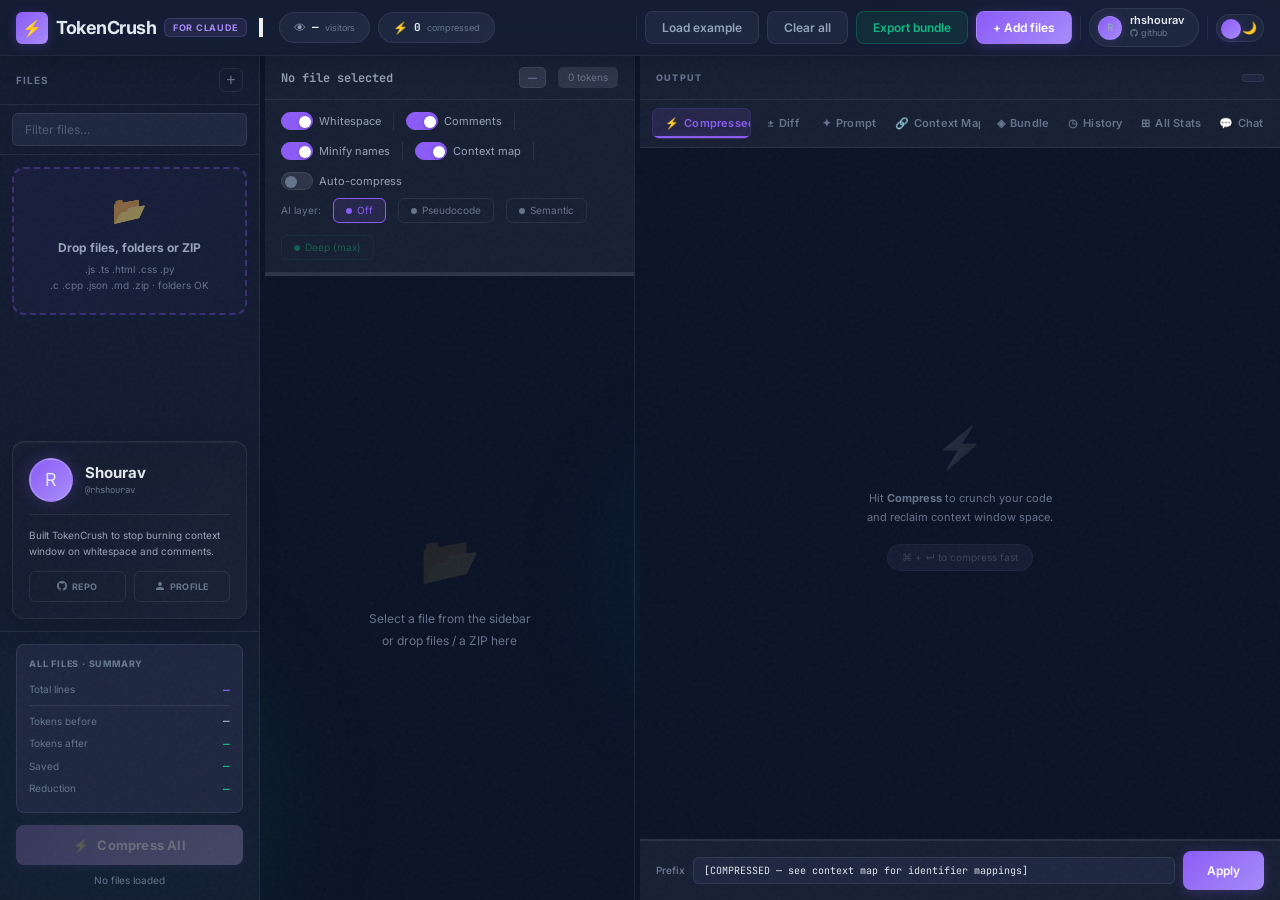
==== commit 6c7deff2: "fix: modernize UI with Stitch design tokens and fix critical bugs Bug fixes: - Fix gauge fill class " ====
--- a/docs/index.html
+++ b/docs/index.html
@@ -16,7 +16,7 @@
 <meta name="viewport" content="width=device-width,initial-scale=1.0">
 <title>TokenCrush — Smart Code Compressor for Claude</title>
 <meta name="description" content="TokenCrush strips whitespace, comments, and bloated identifiers from your code, then optionally lets Claude compress it further — so you can paste more files into a single prompt without burning your context window.">
-<meta name="theme-color" id="themeColorMeta" content="#0a0a0f">
+<meta name="theme-color" id="themeColorMeta" content="#0b1326">
 <link rel="icon" href="data:image/svg+xml,%3Csvg xmlns='http://www.w3.org/2000/svg' viewBox='0 0 64 64'%3E%3Crect width='64' height='64' rx='16' fill='%237c6dfa'/%3E%3Ctext x='32' y='44' font-size='34' text-anchor='middle' fill='white'%3E%E2%9A%A1%3C/text%3E%3C/svg%3E">
 <link rel="apple-touch-icon" href="apple-touch-icon.png">
 <meta property="og:type" content="website">
@@ -365,7 +365,7 @@
       <div class="context-view" id="contextView"></div>
       <div class="bundle-view" id="bundleView"></div>
       <div class="history-view" id="historyView"></div>
-      <div class="diff-view" id="allstatsView"></div>
+      <div class="allstats-view" id="allstatsView"></div>
       <div class="chat-panel hidden" id="chatPanel">
         <div class="chat-status" id="chatStatus">
           <div class="chat-model-info">
--- a/docs/styles.css
+++ b/docs/styles.css
@@ -3,54 +3,58 @@
    Dark-first with Electric Violet accents, Emerald Green savings
    ═══════════════════════════════════════════════════════════ */
 
-/* ── Design Tokens ── */
+/* ── Design Tokens (Stitch-Inspired) ── */
 :root {
-  /* Surface layers */
-  --bg: #0a0a0f;
-  --bg-secondary: #0f0f15;
-  --surface: #14141c;
-  --surface-elevated: #1a1a24;
-  --surface-hover: #1e1e2a;
-  --surface-active: #252532;
+  /* Surface layers — Deep Space palette */
+  --bg: #0b1326;
+  --bg-secondary: #0f172a;
+  --surface: #171f33;
+  --surface-elevated: #1e2740;
+  --surface-hover: #222a3d;
+  --surface-active: #2d3449;
   
   /* Borders */
-  --border: rgba(255,255,255,0.06);
+  --border: rgba(255,255,255,0.08);
   --border-subtle: rgba(255,255,255,0.04);
-  --border-hover: rgba(255,255,255,0.12);
-  --border-focus: rgba(124,109,250,0.5);
+  --border-hover: rgba(255,255,255,0.14);
+  --border-focus: rgba(139,92,246,0.5);
   
   /* Text */
-  --text: #f0f0f5;
-  --text-secondary: #a0a0b0;
-  --text-muted: #606070;
+  --text: #e2e8f0;
+  --text-secondary: #94a3b8;
+  --text-muted: #64748b;
   
-  /* Accent — Electric Violet */
-  --accent: #7c6dfa;
-  --accent-hover: #8d80ff;
-  --accent-dim: rgba(124,109,250,0.12);
-  --accent-glow: rgba(124,109,250,0.25);
+  /* Primary — Electric Violet */
+  --accent: #8b5cf6;
+  --accent-hover: #a78bfa;
+  --accent-dim: rgba(139,92,246,0.12);
+  --accent-glow: rgba(139,92,246,0.25);
   
-  /* Green — Token savings */
-  --green: #34d399;
-  --green-dim: rgba(52,211,153,0.1);
-  --green-glow: rgba(52,211,153,0.25);
+  /* Secondary — Sky Blue */
+  --secondary: #0ea5e9;
+  --secondary-dim: rgba(14,165,233,0.1);
+  
+  /* Green — Token savings (Emerald) */
+  --green: #10b981;
+  --green-dim: rgba(16,185,129,0.1);
+  --green-glow: rgba(16,185,129,0.25);
   
   /* Semantic */
-  --red: #f87171;
-  --red-dim: rgba(248,113,113,0.1);
-  --amber: #fbbf24;
-  --amber-dim: rgba(251,191,36,0.1);
+  --red: #ef4444;
+  --red-dim: rgba(239,68,68,0.1);
+  --amber: #f59e0b;
+  --amber-dim: rgba(245,158,11,0.1);
   
   /* AI features */
-  --ai: #8b5cf6;
-  --ai-dim: rgba(139,92,246,0.1);
-  --ai-glow: rgba(139,92,246,0.25);
+  --ai: #a78bfa;
+  --ai-dim: rgba(167,139,250,0.1);
+  --ai-glow: rgba(167,139,250,0.25);
   
   /* Typography */
   --font-sans: 'Inter', -apple-system, BlinkMacSystemFont, 'Segoe UI', sans-serif;
   --font-mono: 'JetBrains Mono', 'Fira Code', 'Cascadia Code', monospace;
   
-  /* Spacing scale */
+  /* Spacing scale (4px grid) */
   --space-1: 4px;
   --space-2: 8px;
   --space-3: 12px;
@@ -61,15 +65,15 @@
   
   /* Radius */
   --radius-sm: 6px;
-  --radius-md: 10px;
-  --radius-lg: 14px;
-  --radius-xl: 20px;
+  --radius-md: 8px;
+  --radius-lg: 12px;
+  --radius-xl: 16px;
   --radius-full: 9999px;
   
-  /* Shadows */
-  --shadow-sm: 0 1px 3px rgba(0,0,0,0.3);
-  --shadow-md: 0 4px 16px rgba(0,0,0,0.4);
-  --shadow-lg: 0 8px 32px rgba(0,0,0,0.5);
+  /* Shadows — Tonal depth */
+  --shadow-sm: 0 1px 3px rgba(0,0,0,0.4);
+  --shadow-md: 0 4px 16px rgba(0,0,0,0.35);
+  --shadow-lg: 0 8px 32px rgba(0,0,0,0.45);
   --shadow-glow: 0 0 20px var(--accent-glow);
   
   /* Transitions */
@@ -85,28 +89,31 @@
   --output-width: 50%;
 }
 
-/* ── Light theme ── */
+/* ── Light theme (Stitch-Inspired) ── */
 :root[data-theme="light"] {
-  --bg: #f5f5f8;
-  --bg-secondary: #eeeeF2;
+  --bg: #f8fafc;
+  --bg-secondary: #f1f5f9;
   --surface: #ffffff;
-  --surface-elevated: #fafafa;
-  --surface-hover: #f0f0f5;
-  --surface-active: #e8e8f0;
+  --surface-elevated: #f8fafc;
+  --surface-hover: #f1f5f9;
+  --surface-active: #e2e8f0;
   
   --border: rgba(0,0,0,0.08);
   --border-subtle: rgba(0,0,0,0.04);
   --border-hover: rgba(0,0,0,0.15);
-  --border-focus: rgba(108,92,231,0.5);
+  --border-focus: rgba(139,92,246,0.5);
   
-  --text: #111118;
-  --text-secondary: #5a5a68;
-  --text-muted: #9090a0;
+  --text: #0f172a;
+  --text-secondary: #475569;
+  --text-muted: #94a3b8;
   
-  --accent: #6c5ce7;
-  --accent-hover: #5b3fe0;
-  --accent-dim: rgba(108,92,231,0.08);
-  --accent-glow: rgba(108,92,231,0.15);
+  --accent: #7c3aed;
+  --accent-hover: #6d28d9;
+  --accent-dim: rgba(124,58,237,0.08);
+  --accent-glow: rgba(124,58,237,0.15);
+  
+  --secondary: #0284c7;
+  --secondary-dim: rgba(2,132,199,0.06);
   
   --green: #059669;
   --green-dim: rgba(5,150,105,0.06);
@@ -121,9 +128,9 @@
   --ai-dim: rgba(124,58,237,0.06);
   --ai-glow: rgba(124,58,237,0.12);
   
-  --shadow-sm: 0 1px 3px rgba(0,0,0,0.08);
-  --shadow-md: 0 4px 16px rgba(0,0,0,0.1);
-  --shadow-lg: 0 8px 32px rgba(0,0,0,0.12);
+  --shadow-sm: 0 1px 3px rgba(0,0,0,0.06);
+  --shadow-md: 0 4px 16px rgba(0,0,0,0.08);
+  --shadow-lg: 0 8px 32px rgba(0,0,0,0.1);
   --shadow-glow: 0 0 20px var(--accent-glow);
 }
 
@@ -248,7 +255,7 @@
   font-size: 9px;
   background: var(--ai-dim);
   color: var(--ai);
-  border: 1px solid rgba(139,92,246,0.2);
+  border: 1px solid rgba(167,139,250,0.2);
   border-radius: var(--radius-sm);
   padding: 2px 8px;
   font-weight: 700;
@@ -314,26 +321,26 @@
 
 .btn-primary {
   background: linear-gradient(135deg, var(--accent), var(--ai));
-  border-color: rgba(168,157,254,0.4);
+  border-color: rgba(167,139,250,0.4);
   color: #fff;
   box-shadow: 0 2px 12px var(--accent-glow);
 }
 
 .btn-primary:hover {
   background: linear-gradient(135deg, var(--accent-hover), var(--accent));
-  border-color: rgba(168,157,254,0.6);
+  border-color: rgba(167,139,250,0.6);
   box-shadow: 0 4px 24px var(--accent-glow);
   transform: translateY(-1px);
 }
 
 .btn-success {
   background: var(--green-dim);
-  border-color: rgba(52,211,153,0.25);
+  border-color: rgba(16,185,129,0.25);
   color: var(--green);
 }
 
 .btn-success:hover {
-  border-color: rgba(52,211,153,0.45);
+  border-color: rgba(16,185,129,0.45);
   box-shadow: 0 4px 16px var(--green-glow);
   transform: translateY(-1px);
 }
@@ -394,7 +401,7 @@
 :root[data-theme="light"] .theme-toggle .tt-knob {
   transform: translateX(20px);
   background: linear-gradient(135deg, var(--amber), #f59e0b);
-  box-shadow: 0 2px 8px rgba(251,191,36,0.4);
+  box-shadow: 0 2px 8px rgba(245,158,11,0.4);
 }
 
 :root[data-theme="dark"] .theme-toggle .tt-moon { opacity: 1; }
@@ -576,7 +583,7 @@
 
 .file-item.active {
   background: var(--accent-dim);
-  border-color: rgba(124,109,250,0.15);
+  border-color: rgba(139,92,246,0.15);
   box-shadow: inset 3px 0 0 var(--accent);
 }
 
@@ -906,10 +913,10 @@
   text-transform: uppercase;
 }
 
-.lang-js { background: rgba(251,191,36,0.1); color: var(--amber); border: 1px solid rgba(251,191,36,0.2); }
-.lang-html { background: rgba(248,113,113,0.1); color: var(--red); border: 1px solid rgba(248,113,113,0.2); }
-.lang-css { background: rgba(52,211,153,0.1); color: var(--green); border: 1px solid rgba(52,211,153,0.2); }
-.lang-py { background: rgba(124,109,250,0.1); color: var(--accent); border: 1px solid rgba(124,109,250,0.2); }
+.lang-js { background: rgba(245,158,11,0.1); color: var(--amber); border: 1px solid rgba(245,158,11,0.2); }
+.lang-html { background: rgba(239,68,68,0.1); color: var(--red); border: 1px solid rgba(239,68,68,0.2); }
+.lang-css { background: rgba(16,185,129,0.1); color: var(--green); border: 1px solid rgba(16,185,129,0.2); }
+.lang-py { background: rgba(139,92,246,0.1); color: var(--accent); border: 1px solid rgba(139,92,246,0.2); }
 .lang-other { background: var(--surface-active); color: var(--text-muted); border: 1px solid var(--border); }
 
 .token-pill {
@@ -1033,9 +1040,9 @@
 .pill.active { border-color: var(--accent); color: var(--accent); background: var(--accent-dim); }
 .pill .pill-dot { width: 6px; height: 6px; border-radius: 50%; background: currentColor; flex-shrink: 0; }
 
-.pill[data-s="deep"] { color: var(--green); border-color: rgba(52,211,153,0.25); }
+.pill[data-s="deep"] { color: var(--green); border-color: rgba(16,185,129,0.25); }
 .pill[data-s="deep"]:not(.active) { opacity: 0.4; }
-.pill[data-s="deep"].active { background: var(--green-dim); border-color: rgba(52,211,153,0.4); }
+.pill[data-s="deep"].active { background: var(--green-dim); border-color: rgba(16,185,129,0.4); }
 
 /* ═══════ BUDGET BAR ═══════ */
 .budget-bar-wrap {
@@ -1089,7 +1096,7 @@
 }
 
 textarea.code-editor:focus {
-  box-shadow: inset 0 0 0 1px rgba(124,109,250,0.2), 0 0 30px rgba(124,109,250,0.03);
+  box-shadow: inset 0 0 0 1px rgba(139,92,246,0.2), 0 0 30px rgba(139,92,246,0.03);
 }
 
 textarea.code-editor::placeholder { color: var(--text-muted); }
@@ -1213,7 +1220,7 @@
 .tab.active {
   background: var(--accent-dim);
   color: var(--accent);
-  border-color: rgba(124,109,250,0.15);
+  border-color: rgba(139,92,246,0.15);
   position: relative;
 }
 
@@ -1335,6 +1342,254 @@
 .diff-line.add { background: rgba(52,211,153,0.04); color: var(--green); border-left: 2px solid rgba(52,211,153,0.25); }
 .diff-line.ctx { color: var(--text-muted); }
 
+/* ═══════ DIFF VIEW LAYOUT ═══════ */
+.diff-container {
+  display: grid;
+  grid-template-columns: 1fr 1fr;
+  gap: var(--space-3);
+}
+
+.diff-col {
+  border: 1px solid var(--border);
+  border-radius: var(--radius-md);
+  overflow: hidden;
+}
+
+.diff-header {
+  font-size: 10px;
+  font-weight: 700;
+  color: var(--text-muted);
+  text-transform: uppercase;
+  letter-spacing: 0.8px;
+  padding: 8px 12px;
+  background: var(--surface);
+  border-bottom: 1px solid var(--border);
+}
+
+.diff-line {
+  display: flex;
+  gap: 10px;
+  align-items: baseline;
+}
+
+.diff-num {
+  font-size: 9px;
+  color: var(--text-muted);
+  min-width: 24px;
+  text-align: right;
+  user-select: none;
+  flex-shrink: 0;
+  opacity: 0.5;
+}
+
+.diff-empty {
+  padding: var(--space-8);
+  text-align: center;
+  color: var(--text-muted);
+  font-size: 12px;
+}
+
+/* ═══════ BUNDLE VIEW ═══════ */
+.bundle-content {
+  display: flex;
+  flex-direction: column;
+  gap: var(--space-4);
+}
+
+.bundle-file {
+  border: 1px solid var(--border);
+  border-radius: var(--radius-lg);
+  overflow: hidden;
+  transition: border-color var(--duration-fast);
+}
+
+.bundle-file:hover { border-color: var(--border-hover); }
+
+.bundle-file-header {
+  font-size: 10px;
+  font-weight: 700;
+  color: var(--accent);
+  letter-spacing: 0.4px;
+  padding: 8px 12px;
+  background: var(--accent-dim);
+  display: flex;
+  justify-content: space-between;
+  align-items: center;
+}
+
+.bundle-fname {
+  font-family: var(--font-mono);
+}
+
+.bundle-stats {
+  color: var(--text-muted);
+  font-weight: 500;
+}
+
+.bundle-code {
+  font-size: 11px;
+  color: var(--green);
+  line-height: 1.7;
+  padding: 12px;
+  background: var(--bg);
+  border-top: 1px solid var(--border);
+  white-space: pre-wrap;
+  word-break: break-all;
+  max-height: 200px;
+  overflow-y: auto;
+}
+
+.bundle-summary {
+  font-size: 12px;
+  font-weight: 700;
+  color: var(--accent);
+  padding: var(--space-3) var(--space-4);
+  background: var(--accent-dim);
+  border: 1px solid rgba(139,92,246,0.15);
+  border-radius: var(--radius-md);
+  text-align: center;
+  font-family: var(--font-mono);
+}
+
+.bundle-empty, .history-empty, .prompt-empty {
+  padding: var(--space-8);
+  text-align: center;
+  color: var(--text-muted);
+  font-size: 12px;
+}
+
+/* ═══════ HISTORY VIEW ═══════ */
+.history-list {
+  display: flex;
+  flex-direction: column;
+  gap: var(--space-3);
+}
+
+.history-entry {
+  border: 1px solid var(--border);
+  border-radius: var(--radius-lg);
+  overflow: hidden;
+  transition: border-color var(--duration-fast);
+}
+
+.history-entry:hover { border-color: var(--border-hover); }
+
+.history-header {
+  padding: 10px 14px;
+  background: var(--surface);
+  display: flex;
+  align-items: center;
+  gap: 10px;
+  font-size: 10px;
+}
+
+.history-name {
+  font-family: var(--font-mono);
+  color: var(--text-secondary);
+  font-size: 10px;
+}
+
+.history-time {
+  color: var(--text-muted);
+  font-size: 9px;
+  margin-left: auto;
+  font-family: var(--font-mono);
+}
+
+.history-stats {
+  padding: 8px 14px;
+  font-size: 11px;
+  color: var(--green);
+  font-family: var(--font-mono);
+  font-weight: 600;
+}
+
+/* ═══════ PROMPT VIEW ═══════ */
+.prompt-content {
+  padding: var(--space-4);
+}
+
+.prompt-content pre {
+  font-family: var(--font-mono);
+  font-size: 11px;
+  line-height: 1.75;
+  color: var(--text);
+  white-space: pre-wrap;
+  word-break: break-all;
+}
+
+/* ═══════ ALL STATS VIEW ═══════ */
+.allstats-view {
+  flex: 1;
+  overflow-y: auto;
+  padding: var(--space-4);
+  display: none;
+}
+
+.allstats-view.show {
+  display: block;
+}
+
+/* ═══════ FOLDER ITEMS ═══════ */
+.folder-item {
+  display: flex;
+  align-items: center;
+  gap: var(--space-2);
+  padding: 6px 10px;
+  padding-left: calc(10px + var(--depth, 0) * 16px);
+  border-radius: var(--radius-sm);
+  cursor: pointer;
+  transition: all var(--duration-fast) var(--ease-out);
+  margin-bottom: 2px;
+  position: relative;
+  border: 1px solid transparent;
+}
+
+.folder-item:hover {
+  background: var(--surface-hover);
+}
+
+.folder-icon { font-size: 14px; flex-shrink: 0; }
+.folder-name { flex: 1; font-size: 11px; font-weight: 600; color: var(--text-secondary); }
+
+.folder-count {
+  font-size: 9px;
+  color: var(--text-muted);
+  background: var(--surface-active);
+  padding: 1px 6px;
+  border-radius: 10px;
+  font-family: var(--font-mono);
+}
+
+.folder-del {
+  opacity: 0;
+  font-size: 14px;
+  color: var(--text-muted);
+  cursor: pointer;
+  padding: 2px 4px;
+  border-radius: 4px;
+  background: none;
+  border: none;
+  transition: all var(--duration-fast);
+  line-height: 1;
+}
+
+.folder-item:hover .folder-del { opacity: 1; }
+.folder-del:hover { color: var(--red); background: var(--red-dim); }
+
+/* ═══════ FILE ITEM ENHANCED ═══════ */
+.file-item .fi-lines,
+.file-item .fi-tok {
+  font-size: 9px;
+  color: var(--text-muted);
+  font-family: var(--font-mono);
+  flex-shrink: 0;
+}
+
+.file-item.compressed .fi-status { background: var(--green); box-shadow: 0 0 8px var(--green-glow); }
+
+/* ═══════ SIDEBAR FOOTER ═══════ */
+
 /* ═══════ STATS BAR ═══════ */
 .stats-bar {
   border-top: 1px solid var(--border);
@@ -1432,13 +1687,13 @@
 }
 
 .gauge-fill.low { background: linear-gradient(90deg, #059669, var(--green)); box-shadow: 0 0 10px var(--green-glow); }
-.gauge-fill.mid { background: linear-gradient(90deg, #d97706, var(--amber)); box-shadow: 0 0 10px rgba(251,191,36,0.3); }
-.gauge-fill.high { background: linear-gradient(90deg, #dc2626, var(--red)); box-shadow: 0 0 10px rgba(248,113,113,0.3); }
+.gauge-fill.mid { background: linear-gradient(90deg, #d97706, var(--amber)); box-shadow: 0 0 10px rgba(245,158,11,0.3); }
+.gauge-fill.high { background: linear-gradient(90deg, #dc2626, var(--red)); box-shadow: 0 0 10px rgba(239,68,68,0.3); }
 
 .savings-badge {
   background: var(--green-dim);
   color: var(--green);
-  border: 1px solid rgba(52,211,153,0.2);
+  border: 1px solid rgba(16,185,129,0.2);
   border-radius: 20px;
   padding: 6px 14px;
   font-size: 12px;
@@ -1513,7 +1768,7 @@
   color: var(--accent);
   border-radius: 20px;
   padding: 2px 10px;
-  border: 1px solid rgba(124,109,250,0.15);
+  border: 1px solid rgba(139,92,246,0.15);
   font-weight: 700;
 }
 
@@ -1733,8 +1988,8 @@
   transform: translateY(0) scale(1);
 }
 
-.toast.ok { border-color: rgba(52,211,153,0.3); color: var(--green); box-shadow: 0 0 24px var(--green-glow); }
-.toast.err { border-color: rgba(248,113,113,0.3); color: var(--red); box-shadow: 0 0 24px var(--red-dim); }
+.toast.ok { border-color: rgba(16,185,129,0.3); color: var(--green); box-shadow: 0 0 24px var(--green-glow); }
+.toast.err { border-color: rgba(239,68,68,0.3); color: var(--red); box-shadow: 0 0 24px var(--red-dim); }
 
 /* ═══════ SCROLLBARS ═══════ */
 ::-webkit-scrollbar { width: 5px; height: 5px; }
@@ -1767,9 +2022,9 @@
   opacity: 0;
 }
 
-.resize-handle:hover { background: rgba(124,109,250,0.06); }
+.resize-handle:hover { background: rgba(139,92,246,0.06); }
 .resize-handle:hover::after { opacity: 1; background: var(--accent); }
-.resize-handle.dragging { background: rgba(124,109,250,0.12); }
+.resize-handle.dragging { background: rgba(139,92,246,0.12); }
 
 .resize-handle.dragging::after {
   opacity: 1;
@@ -1783,7 +2038,7 @@
   position: fixed;
   inset: 0;
   z-index: 10000;
-  background: rgba(10,10,15,0.9);
+  background: rgba(11, 19, 38, 0.9);
   backdrop-filter: blur(16px);
   display: none;
   align-items: center;
@@ -1902,7 +2157,7 @@
   border-radius: 20px;
   background: var(--green-dim);
   color: var(--green);
-  border: 1px solid rgba(52,211,153,0.15);
+  border: 1px solid rgba(16,185,129,0.15);
   font-weight: 700;
 }
 
@@ -2026,7 +2281,7 @@
   background: var(--accent-dim);
   color: var(--accent);
   font-size: 11px;
-  border: 1px solid rgba(124,109,250,0.15);
+  border: 1px solid rgba(139,92,246,0.15);
 }
 
 .chat-typing {
@@ -2120,6 +2375,52 @@
 
 .sidebar-overlay.show { display: block; }
 
+/* ═══════ GLOBAL TOKEN PANEL ═══════ */
+.global-tok-panel {
+  background: var(--surface-elevated);
+  border: 1px solid var(--border);
+  border-radius: var(--radius-md);
+  padding: var(--space-3);
+  margin-bottom: var(--space-3);
+}
+
+.gtp-title {
+  font-size: 9px;
+  font-weight: 800;
+  color: var(--text-muted);
+  text-transform: uppercase;
+  letter-spacing: 0.8px;
+  margin-bottom: var(--space-2);
+}
+
+.gtp-row {
+  display: flex;
+  justify-content: space-between;
+  align-items: center;
+  padding: 3px 0;
+}
+
+.gtp-lbl {
+  font-size: 10px;
+  color: var(--text-muted);
+}
+
+.gtp-val {
+  font-size: 11px;
+  font-weight: 700;
+  font-family: var(--font-mono);
+  color: var(--text-secondary);
+}
+
+.gtp-val.accent { color: var(--accent); }
+.gtp-val.green { color: var(--green); }
+
+.gtp-divider {
+  height: 1px;
+  background: var(--border);
+  margin: 4px 0;
+}
+
 /* ═══════ REDUCED MOTION ═══════ */
 @media (prefers-reduced-motion: reduce) {
   *, *::before, *::after {
@@ -2129,10 +2430,15 @@
 }
 
 /* ═══════ RESPONSIVE ═══════ */
+@media (max-width: 1280px) {
+  .kbd-hints { display: none; }
+}
+
 @media (max-width: 1024px) {
-  .kbd-hints { display: none; }
   .stats-display { display: none; }
   .author-chip .author-info { display: none; }
+  .global-stats { display: none !important; }
+  :root { --output-width: 45%; }
 }
 
 @media (max-width: 768px) {
@@ -2151,7 +2457,7 @@
   }
   
   .output-panel {
-    width: 100%;
+    width: 100% !important;
   }
   
   .editor-panel {
@@ -2161,6 +2467,26 @@
   .resize-handle {
     display: none;
   }
+
+  .header {
+    padding: 0 var(--space-2);
+    gap: var(--space-2);
+  }
+
+  .logo-text { font-size: 15px; }
+  .logo-badge { display: none; }
+
+  .btn { padding: 6px 10px; font-size: 11px; }
+
+  .diff-container {
+    grid-template-columns: 1fr;
+  }
+
+  .stats-grid {
+    grid-template-columns: 1fr;
+  }
+
+  .chat-msg { max-width: 95%; }
 }
 
 /* ═══════════════════════════════════════════════════════════
@@ -2170,7 +2496,7 @@
 
 /* ── 21st.dev: Glassmorphism Card Component ── */
 .glass-card {
-  background: rgba(20, 20, 28, 0.6);
+  background: rgba(23, 31, 51, 0.6);
   backdrop-filter: blur(20px) saturate(180%);
   -webkit-backdrop-filter: blur(20px) saturate(180%);
   border: 1px solid rgba(255, 255, 255, 0.08);
@@ -2208,16 +2534,16 @@
 .liquid-glass {
   background: linear-gradient(
     135deg,
-    rgba(124, 109, 250, 0.1) 0%,
-    rgba(139, 92, 246, 0.05) 50%,
-    rgba(52, 211, 153, 0.1) 100%
+    rgba(139, 92, 246, 0.1) 0%,
+    rgba(167, 139, 250, 0.05) 50%,
+    rgba(16, 185, 129, 0.1) 100%
   );
   backdrop-filter: blur(24px) saturate(200%);
   -webkit-backdrop-filter: blur(24px) saturate(200%);
   border: 1px solid rgba(255, 255, 255, 0.1);
   border-radius: var(--radius-xl);
   box-shadow: 
-    0 8px 32px rgba(124, 109, 250, 0.15),
+    0 8px 32px rgba(139, 92, 246, 0.15),
     inset 0 1px 0 rgba(255, 255, 255, 0.1),
     inset 0 -1px 0 rgba(0, 0, 0, 0.1);
   position: relative;
@@ -2249,10 +2575,10 @@
 .animated-gradient {
   background: linear-gradient(
     -45deg,
-    #0a0a0f,
+    #0b1326,
     #1a1040,
     #0d2137,
-    #0a0a0f
+    #0b1326
   );
   background-size: 400% 400%;
   animation: gradientShift 15s ease infinite;
@@ -2267,10 +2593,10 @@
 :root[data-theme="light"] .animated-gradient {
   background: linear-gradient(
     -45deg,
-    #f5f5f8,
+    #f8fafc,
     #e8e0f5,
     #dce8f5,
-    #f5f5f8
+    #f8fafc
   );
   background-size: 400% 400%;
   animation: gradientShift 15s ease infinite;
@@ -2300,6 +2626,7 @@
   top: -100px;
   right: -100px;
   animation-delay: 0s;
+  opacity: 0.15;
 }
 
 .orb-2 {
@@ -2309,15 +2636,17 @@
   bottom: -50px;
   left: -50px;
   animation-delay: -5s;
+  opacity: 0.12;
 }
 
 .orb-3 {
   width: 250px;
   height: 250px;
-  background: var(--ai);
+  background: var(--secondary);
   top: 50%;
   left: 50%;
   animation-delay: -10s;
+  opacity: 0.1;
 }
 
 @keyframes orbFloat {
@@ -2409,8 +2738,8 @@
   border-color: var(--border-hover);
   transform: translateY(-4px);
   box-shadow: 
-    0 8px 32px rgba(124, 109, 250, 0.15),
-    0 0 0 1px rgba(124, 109, 250, 0.1);
+    0 8px 32px rgba(139, 92, 246, 0.15),
+    0 0 0 1px rgba(139, 92, 246, 0.1);
 }
 
 .stat-card-glow:hover::before {
@@ -2513,7 +2842,7 @@
   position: absolute;
   inset: -1px;
   border-radius: inherit;
-  background: linear-gradient(135deg, var(--accent), var(--green), var(--ai));
+  background: linear-gradient(135deg, var(--accent), var(--green), var(--secondary));
   z-index: -1;
   opacity: 0;
   transition: opacity 0.3s ease;
@@ -2606,7 +2935,7 @@
   height: 200px;
   background: radial-gradient(
     circle,
-    rgba(124, 109, 250, 0.15) 0%,
+    rgba(139, 92, 246, 0.15) 0%,
     transparent 70%
   );
   transform: translate(-50%, -50%);
@@ -2641,7 +2970,7 @@
 
 /* ── 21st.dev: Glassmorphism Sidebar Enhancement ── */
 .sidebar.glassmorphism {
-  background: rgba(20, 20, 28, 0.8);
+  background: rgba(23, 31, 51, 0.8);
   backdrop-filter: blur(24px) saturate(180%);
   -webkit-backdrop-filter: blur(24px) saturate(180%);
   border-right: 1px solid rgba(255, 255, 255, 0.06);
@@ -2654,7 +2983,7 @@
 
 /* ── 21st.dev: Header Glass Effect ── */
 .header.glassmorphism {
-  background: rgba(20, 20, 28, 0.85);
+  background: rgba(23, 31, 51, 0.85);
   backdrop-filter: blur(24px) saturate(200%);
   -webkit-backdrop-filter: blur(24px) saturate(200%);
   border-bottom: 1px solid rgba(255, 255, 255, 0.06);
@@ -2671,21 +3000,21 @@
 .drop-zone.enhanced {
   background: linear-gradient(
     135deg,
-    rgba(124, 109, 250, 0.05) 0%,
-    rgba(139, 92, 246, 0.02) 100%
+    rgba(139, 92, 246, 0.05) 0%,
+    rgba(167, 139, 250, 0.02) 100%
   );
-  border: 2px dashed rgba(124, 109, 250, 0.3);
+  border: 2px dashed rgba(139, 92, 246, 0.3);
   transition: all 0.3s ease;
 }
 
 .drop-zone.enhanced:hover {
   background: linear-gradient(
     135deg,
-    rgba(124, 109, 250, 0.1) 0%,
-    rgba(139, 92, 246, 0.05) 100%
+    rgba(139, 92, 246, 0.1) 0%,
+    rgba(167, 139, 250, 0.05) 100%
   );
   border-color: var(--accent);
-  box-shadow: 0 0 30px rgba(124, 109, 250, 0.1);
+  box-shadow: 0 0 30px rgba(139, 92, 246, 0.1);
 }
 
 /* ── 21st.dev: Tab Animation Enhancement ── */
@@ -2718,8 +3047,8 @@
 /* ── 21st.dev: Code Editor Glow ── */
 textarea.code-editor:focus {
   box-shadow: 
-    inset 0 0 0 1px rgba(124, 109, 250, 0.3),
-    0 0 40px rgba(124, 109, 250, 0.05);
+    inset 0 0 0 1px rgba(139, 92, 246, 0.3),
+    0 0 40px rgba(139, 92, 246, 0.05);
 }
 
 /* ── 21st.dev: Compress All Button Enhancement ── */
@@ -2752,29 +3081,29 @@
 .compress-all-btn.enhanced:hover {
   box-shadow: 
     0 6px 24px var(--accent-glow),
-    0 0 60px rgba(124, 109, 250, 0.2);
+    0 0 60px rgba(139, 92, 246, 0.2);
 }
 
 /* ── 21st.dev: Output Panel Glass ── */
 .output-panel.glassmorphism {
-  background: rgba(10, 10, 15, 0.9);
+  background: rgba(11, 19, 38, 0.9);
   backdrop-filter: blur(16px);
   -webkit-backdrop-filter: blur(16px);
 }
 
 :root[data-theme="light"] .output-panel.glassmorphism {
-  background: rgba(245, 245, 248, 0.9);
+  background: rgba(248, 250, 252, 0.9);
 }
 
 /* ── 21st.dev: AI Overlay Enhancement ── */
 .ai-overlay.glassmorphism {
-  background: rgba(10, 10, 15, 0.9);
+  background: rgba(11, 19, 38, 0.9);
   backdrop-filter: blur(24px) saturate(200%);
   -webkit-backdrop-filter: blur(24px) saturate(200%);
 }
 
 .ai-card.glassmorphism {
-  background: rgba(20, 20, 28, 0.9);
+  background: rgba(23, 31, 51, 0.9);
   backdrop-filter: blur(32px);
   -webkit-backdrop-filter: blur(32px);
   border: 1px solid rgba(255, 255, 255, 0.1);
@@ -2785,7 +3114,7 @@
 
 /* ── 21st.dev: Toast Enhancement ── */
 .toast.enhanced {
-  background: rgba(20, 20, 28, 0.9);
+  background: rgba(23, 31, 51, 0.9);
   backdrop-filter: blur(16px);
   -webkit-backdrop-filter: blur(16px);
   border: 1px solid rgba(255, 255, 255, 0.1);
@@ -2796,7 +3125,7 @@
 
 /* ── 21st.dev: Find Bar Enhancement ── */
 .find-bar.enhanced {
-  background: rgba(20, 20, 28, 0.95);
+  background: rgba(23, 31, 51, 0.95);
   backdrop-filter: blur(24px);
   -webkit-backdrop-filter: blur(24px);
   border: 1px solid rgba(255, 255, 255, 0.1);
@@ -2807,7 +3136,7 @@
 
 /* ── 21st.dev: Stats Bar Enhancement ── */
 .stats-bar.glassmorphism {
-  background: rgba(20, 20, 28, 0.8);
+  background: rgba(23, 31, 51, 0.8);
   backdrop-filter: blur(16px);
   -webkit-backdrop-filter: blur(16px);
   border-top: 1px solid rgba(255, 255, 255, 0.06);
@@ -2815,7 +3144,7 @@
 
 /* ── 21st.dev: Author Card Enhancement ── */
 .sidebar-author.glassmorphism {
-  background: rgba(20, 20, 28, 0.6);
+  background: rgba(23, 31, 51, 0.6);
   backdrop-filter: blur(20px);
   -webkit-backdrop-filter: blur(20px);
   border: 1px solid rgba(255, 255, 255, 0.08);
@@ -2838,7 +3167,7 @@
 
 /* ── 21st.dev: Selection Color ── */
 ::selection {
-  background: rgba(124, 109, 250, 0.3);
+  background: rgba(139, 92, 246, 0.3);
   color: var(--text);
 }
 
